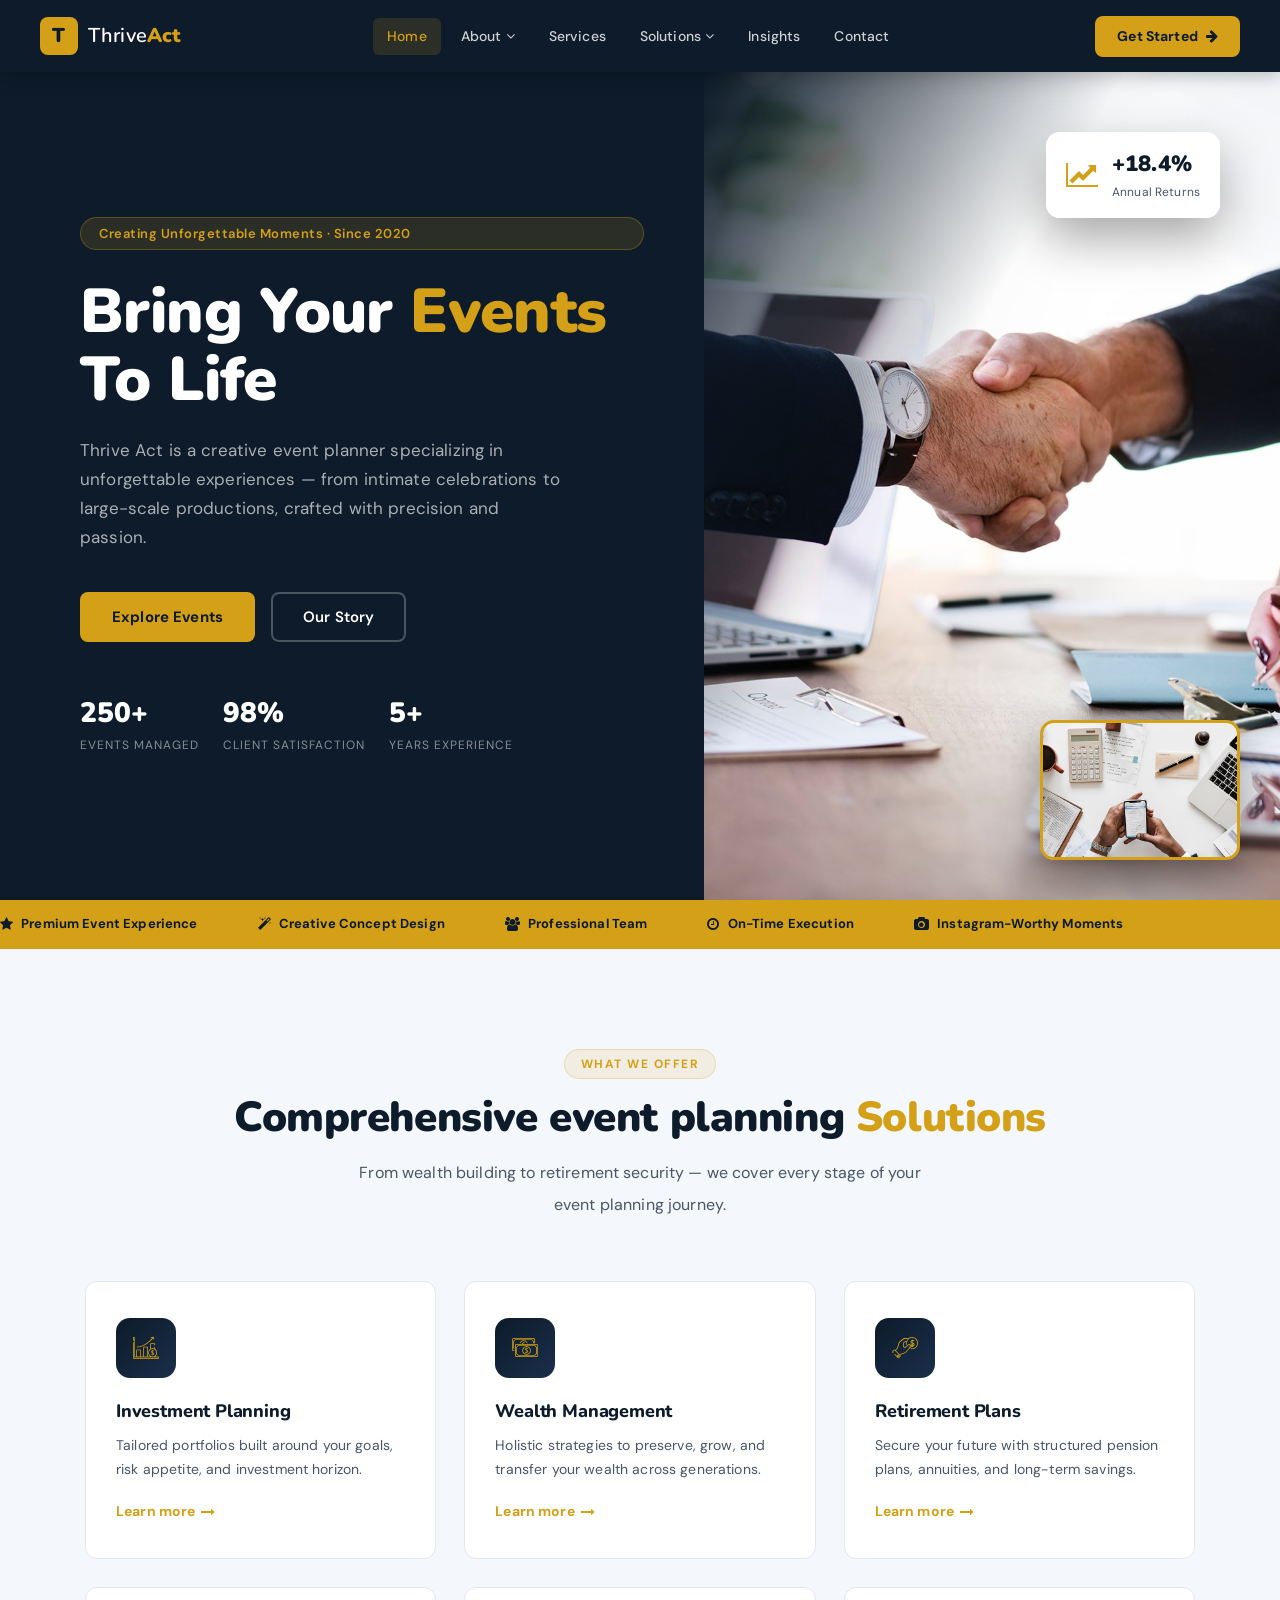
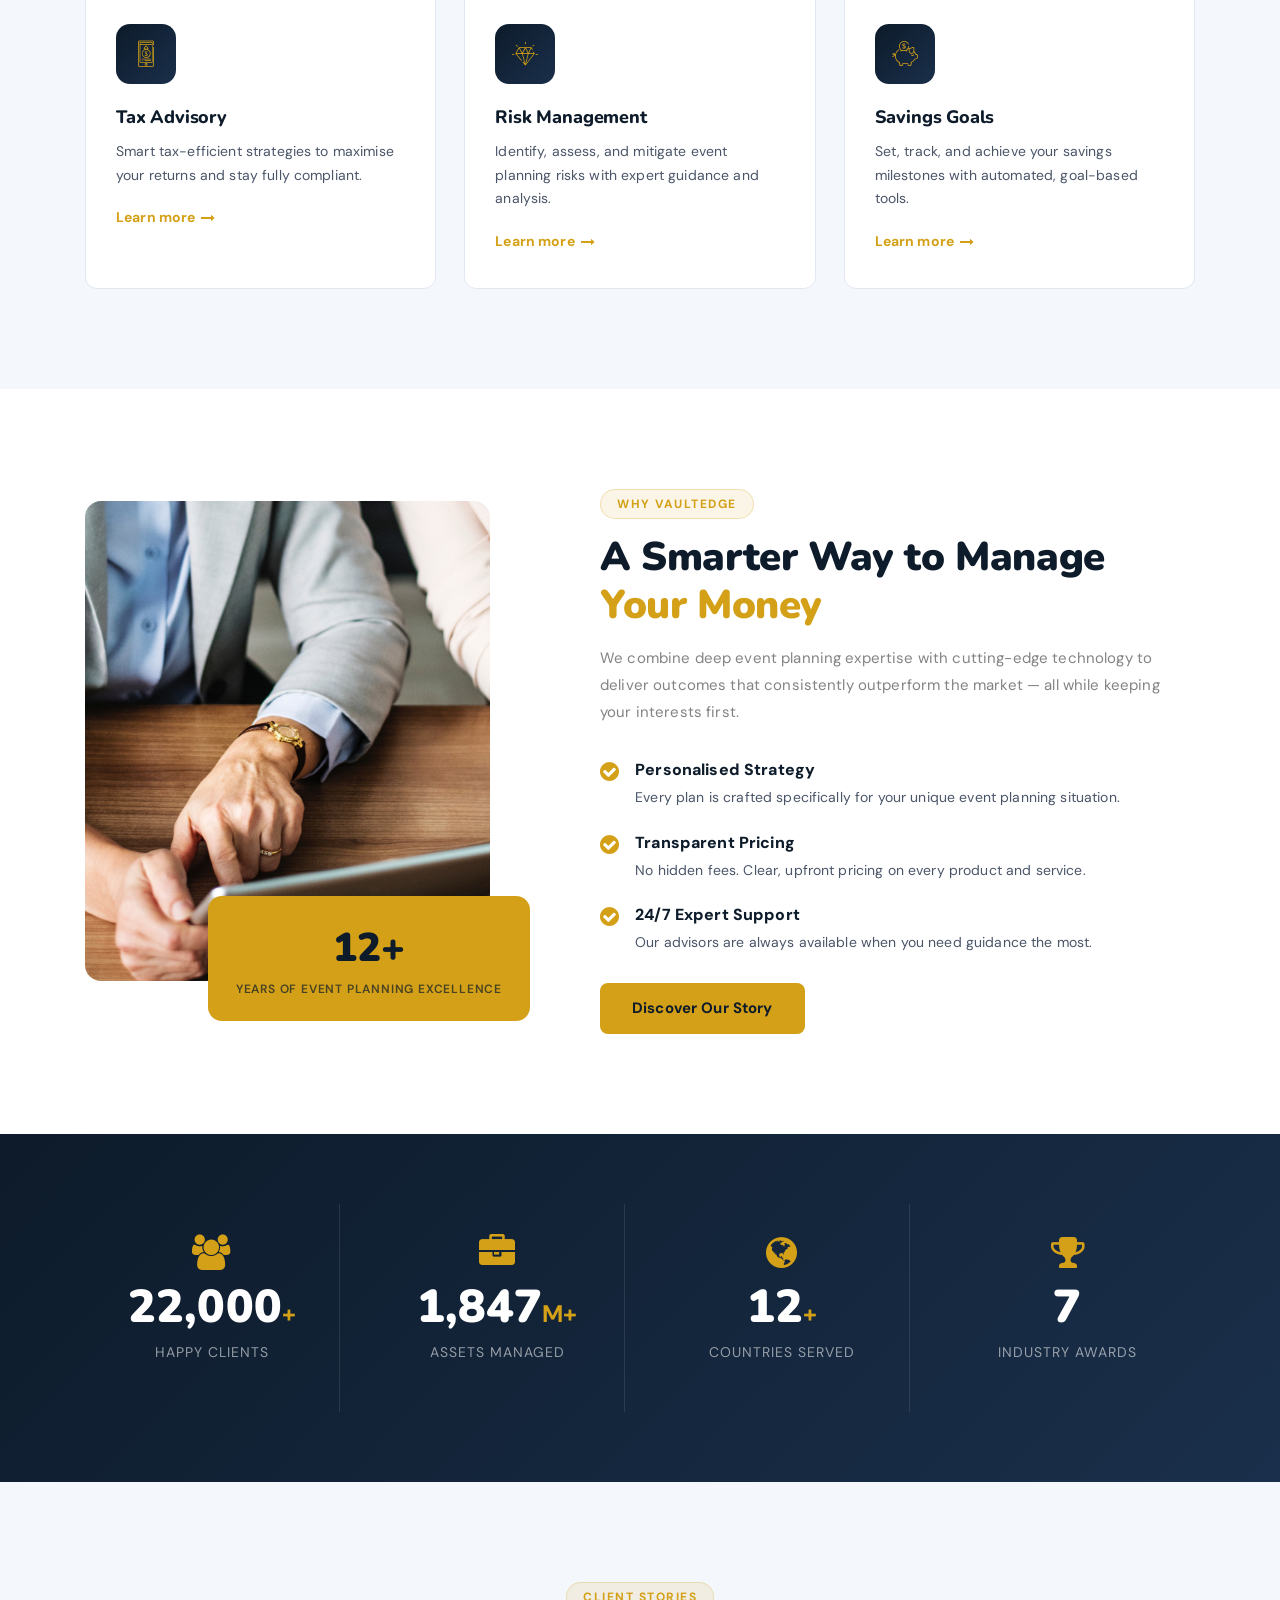
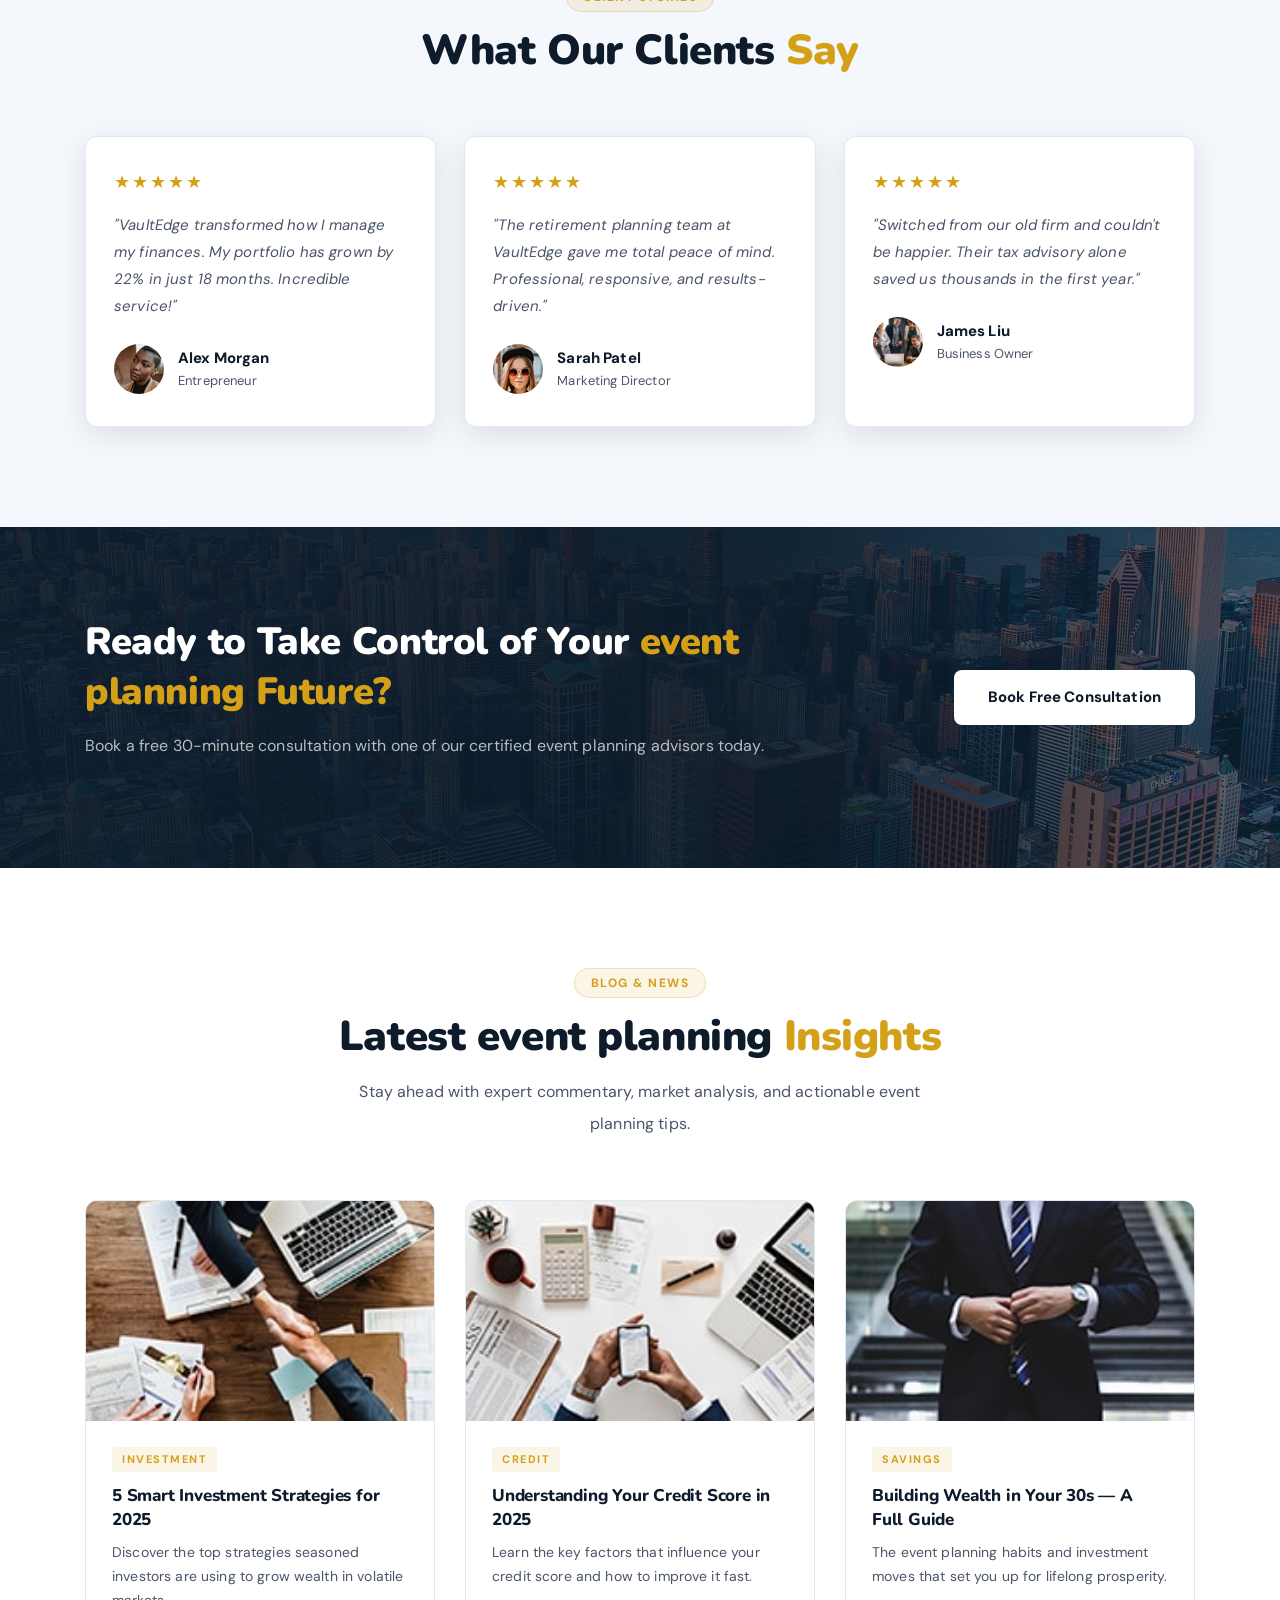
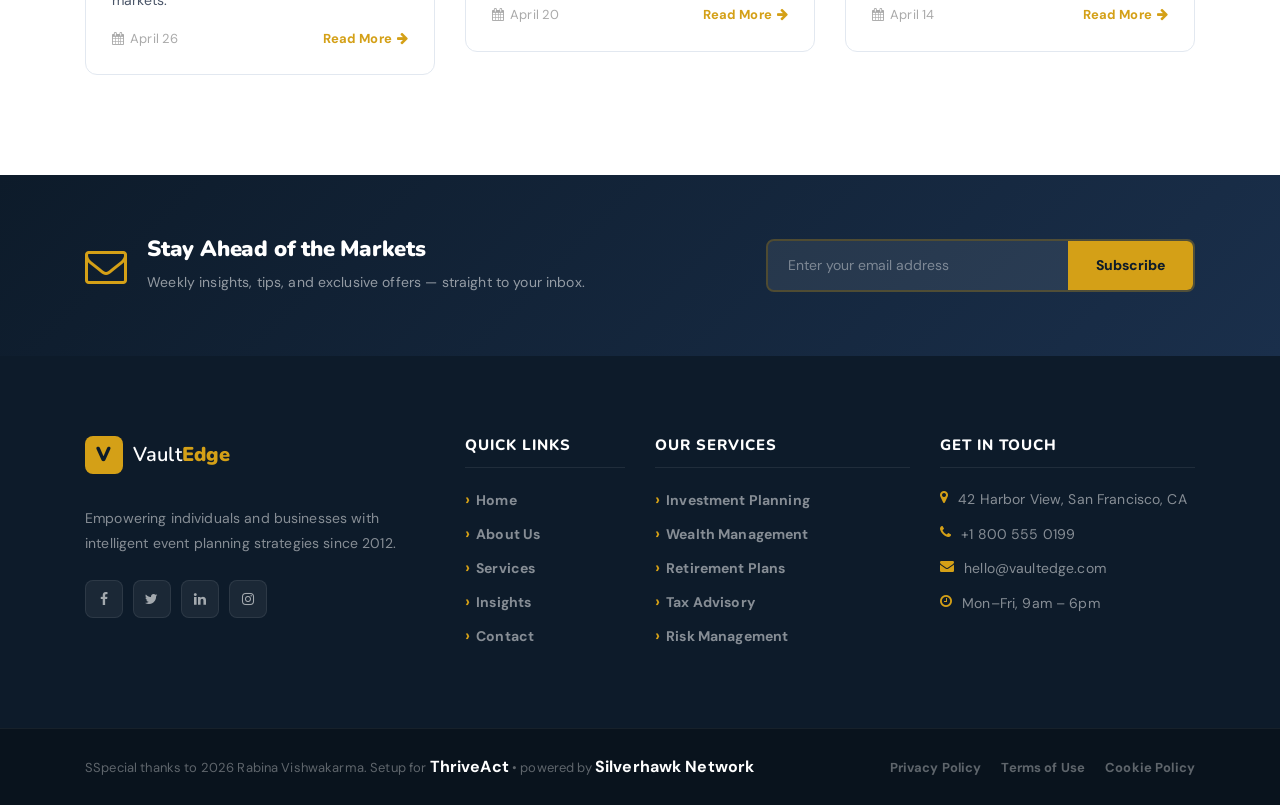
==== index.html @ 271775f9 "Add files via upload" ====
<!doctype html>
<html lang="en">
  <head>
    <meta charset="UTF-8" />
    <meta
      name="description"
      content="VaultEdge - Premium event planning planning and investment management HTML template"
    />
    <meta http-equiv="X-UA-Compatible" content="IE=edge" />
    <meta
      name="viewport"
      content="width=device-width, initial-scale=1, shrink-to-fit=no"
    />

    <title>Trive Act - Professional &amp; Event Planner</title>

    <link rel="icon" href="img/core-img/favicon.ico" />
    <link rel="stylesheet" href="style.css" />
    <link rel="stylesheet" href="css/custom-override.css" />
  </head>

  <body>
    <!-- Preloader -->
    <div class="preloader d-flex align-items-center justify-content-center">
      <div class="lds-ellipsis">
        <div></div>
        <div></div>
        <div></div>
        <div></div>
      </div>
    </div>

    <!-- ===== NAVBAR (single dark bar, logo left, nav center, CTA right) ===== -->
    <header class="ve-header" id="ve-sticky">
      <div class="container-fluid ve-nav-wrap">
        <!-- Logo -->
        <div class="ve-logo">
          <a href="index.html">
            <span class="ve-logo-icon">T</span>
            <span class="ve-logo-text">Thrive<strong>Act</strong></span>
          </a>
        </div>

        <!-- Nav Links -->
        <nav class="ve-nav">
          <ul>
            <li><a href="index.html" class="active">Home</a></li>
            <li class="has-drop">
              <a href="about.html">About <i class="fa fa-angle-down"></i></a>
              <ul class="ve-dropdown">
                <li><a href="about.html">About Us</a></li>
                <li><a href="services.html">Our Services</a></li>
                <li><a href="elements.html">UI Elements</a></li>
              </ul>
            </li>
            <li><a href="services.html">Services</a></li>
            <li class="has-drop">
              <a href="#">Solutions <i class="fa fa-angle-down"></i></a>
              <ul class="ve-dropdown">
                <li><a href="#">Wealth Management</a></li>
                <li><a href="#">Retirement Plans</a></li>
                <li><a href="#">Tax Advisory</a></li>
                <li><a href="#">Risk Analysis</a></li>
              </ul>
            </li>
            <li><a href="post.html">Insights</a></li>
            <li><a href="contact.html">Contact</a></li>
          </ul>
        </nav>

        <!-- CTA -->
        <div class="ve-nav-cta">
          <a href="contact.html" class="ve-cta-btn"
            >Get Started <i class="fa fa-arrow-right"></i
          ></a>
        </div>

        <!-- Mobile Toggle -->
        <button class="ve-toggler" id="ve-toggle">
          <span></span><span></span><span></span>
        </button>
      </div>

      <!-- Mobile Menu -->
      <div class="ve-mobile-menu" id="ve-mobile-menu">
        <ul>
          <li><a href="index.html">Home</a></li>
          <li><a href="about.html">About</a></li>
          <li><a href="services.html">Services</a></li>
          <li><a href="#">Solutions</a></li>
          <li><a href="post.html">Insights</a></li>
          <li><a href="contact.html">Contact</a></li>
        </ul>
      </div>
    </header>

    <!-- ===== HERO: Split layout — left text, right image panel ===== -->
    <section class="ve-hero">
      <!-- Left Panel -->
      <div class="ve-hero-left">
        <span class="ve-hero-badge"
          >Creating Unforgettable Moments · Since 2020</span
        >

        <h1>
          Bring Your <span class="ve-highlight">Events</span><br />To Life
        </h1>

        <p>
          Thrive Act is a creative event planner specializing in unforgettable
          experiences — from intimate celebrations to large-scale productions,
          crafted with precision and passion.
        </p>
        <div class="ve-hero-btns">
          <a href="services.html" class="ve-btn-primary">Explore Events</a>
          <a href="about.html" class="ve-btn-ghost">Our Story</a>
        </div>
        <!-- Quick Stats Row -->
        <div class="ve-hero-stats">
          <div class="ve-stat">
            <strong>250+</strong>
            <span>Events Managed</span>
          </div>

          <div class="ve-stat">
            <strong>98%</strong>
            <span>Client Satisfaction</span>
          </div>

          <div class="ve-stat">
            <strong>5+</strong>
            <span>Years Experience</span>
          </div>
        </div>
      </div>
      <!-- Right Panel: overlapping image cards -->
      <div class="ve-hero-right">
        <div
          class="ve-hero-img-main bg-img"
          style="background-image: url(img/bg-img/1.jpg)"
        ></div>
        <div
          class="ve-hero-img-accent bg-img"
          style="background-image: url(img/bg-img/3.jpg)"
        ></div>
        <!-- Floating card -->
        <div class="ve-float-card">
          <i class="fa fa-line-chart"></i>
          <div>
            <strong>+18.4%</strong>
            <span>Annual Returns</span>
          </div>
        </div>
      </div>
    </section>

    <!-- ===== MARQUEE TRUST BAR ===== -->
    <div class="ve-trust-bar">
      <div class="ve-trust-inner">
        <span><i class="fa fa-star"></i> Premium Event Experience</span>
        <span><i class="fa fa-magic"></i> Creative Concept Design</span>
        <span><i class="fa fa-users"></i> Professional Team</span>
        <span><i class="fa fa-clock-o"></i> On-Time Execution</span>
        <span><i class="fa fa-camera"></i> Instagram-Worthy Moments</span>
      </div>
    </div>

    <!-- ===== SERVICES GRID (new card layout) ===== -->
    <section class="ve-section ve-services-section">
      <div class="container">
        <div class="ve-section-header text-center">
          <span class="ve-section-tag">What We Offer</span>
          <h2>Comprehensive event planning <span>Solutions</span></h2>
          <p>
            From wealth building to retirement security — we cover every stage
            of your event planning journey.
          </p>
        </div>
        <div class="ve-services-grid">
          <div class="ve-service-card wow fadeInUp" data-wow-delay="100ms">
            <div class="ve-service-icon"><i class="icon-profits"></i></div>
            <h4>Investment Planning</h4>
            <p>
              Tailored portfolios built around your goals, risk appetite, and
              investment horizon.
            </p>
            <a href="services.html" class="ve-card-link"
              >Learn more <i class="fa fa-long-arrow-right"></i
            ></a>
          </div>
          <div class="ve-service-card wow fadeInUp" data-wow-delay="200ms">
            <div class="ve-service-icon"><i class="icon-money-1"></i></div>
            <h4>Wealth Management</h4>
            <p>
              Holistic strategies to preserve, grow, and transfer your wealth
              across generations.
            </p>
            <a href="services.html" class="ve-card-link"
              >Learn more <i class="fa fa-long-arrow-right"></i
            ></a>
          </div>
          <div class="ve-service-card wow fadeInUp" data-wow-delay="300ms">
            <div class="ve-service-icon"><i class="icon-coin"></i></div>
            <h4>Retirement Plans</h4>
            <p>
              Secure your future with structured pension plans, annuities, and
              long-term savings.
            </p>
            <a href="services.html" class="ve-card-link"
              >Learn more <i class="fa fa-long-arrow-right"></i
            ></a>
          </div>
          <div class="ve-service-card wow fadeInUp" data-wow-delay="400ms">
            <div class="ve-service-icon"><i class="icon-smartphone-1"></i></div>
            <h4>Tax Advisory</h4>
            <p>
              Smart tax-efficient strategies to maximise your returns and stay
              fully compliant.
            </p>
            <a href="services.html" class="ve-card-link"
              >Learn more <i class="fa fa-long-arrow-right"></i
            ></a>
          </div>
          <div class="ve-service-card wow fadeInUp" data-wow-delay="500ms">
            <div class="ve-service-icon"><i class="icon-diamond"></i></div>
            <h4>Risk Management</h4>
            <p>
              Identify, assess, and mitigate event planning risks with expert
              guidance and analysis.
            </p>
            <a href="services.html" class="ve-card-link"
              >Learn more <i class="fa fa-long-arrow-right"></i
            ></a>
          </div>
          <div class="ve-service-card wow fadeInUp" data-wow-delay="600ms">
            <div class="ve-service-icon"><i class="icon-piggy-bank"></i></div>
            <h4>Savings Goals</h4>
            <p>
              Set, track, and achieve your savings milestones with automated,
              goal-based tools.
            </p>
            <a href="services.html" class="ve-card-link"
              >Learn more <i class="fa fa-long-arrow-right"></i
            ></a>
          </div>
        </div>
      </div>
    </section>

    <!-- ===== WHY US (two-column: image left, content right) ===== -->
    <section class="ve-section ve-whyus-section">
      <div class="container">
        <div class="row align-items-center">
          <!-- Image Side -->
          <div class="col-12 col-lg-5">
            <div
              class="ve-whyus-img-wrap wow fadeInLeft"
              data-wow-delay="100ms"
            >
              <div
                class="ve-whyus-img-main bg-img"
                style="background-image: url(img/bg-img/5.jpg)"
              ></div>
              <div class="ve-whyus-badge">
                <strong>12+</strong>
                <span>Years of event planning Excellence</span>
              </div>
            </div>
          </div>
          <!-- Content Side -->
          <div class="col-12 col-lg-7 wow fadeInRight" data-wow-delay="200ms">
            <div class="ve-whyus-content">
              <span class="ve-section-tag">Why VaultEdge</span>
              <h2>A Smarter Way to Manage <span>Your Money</span></h2>
              <p>
                We combine deep event planning expertise with cutting-edge
                technology to deliver outcomes that consistently outperform the
                market — all while keeping your interests first.
              </p>
              <div class="ve-checklist">
                <div class="ve-check-item">
                  <i class="fa fa-check-circle"></i>
                  <div>
                    <strong>Personalised Strategy</strong>
                    <p>
                      Every plan is crafted specifically for your unique event
                      planning situation.
                    </p>
                  </div>
                </div>
                <div class="ve-check-item">
                  <i class="fa fa-check-circle"></i>
                  <div>
                    <strong>Transparent Pricing</strong>
                    <p>
                      No hidden fees. Clear, upfront pricing on every product
                      and service.
                    </p>
                  </div>
                </div>
                <div class="ve-check-item">
                  <i class="fa fa-check-circle"></i>
                  <div>
                    <strong>24/7 Expert Support</strong>
                    <p>
                      Our advisors are always available when you need guidance
                      the most.
                    </p>
                  </div>
                </div>
              </div>
              <a href="about.html" class="ve-btn-primary mt-30"
                >Discover Our Story</a
              >
            </div>
          </div>
        </div>
      </div>
    </section>

    <!-- ===== COUNTERS ===== -->
    <section class="ve-counter-section">
      <div class="container">
        <div class="ve-counter-grid">
          <div class="ve-counter-item wow fadeInUp" data-wow-delay="100ms">
            <i class="fa fa-users"></i>
            <strong class="counter" data-count="50000">0</strong><span>+</span>
            <p>Happy Clients</p>
          </div>
          <div class="ve-counter-item wow fadeInUp" data-wow-delay="200ms">
            <i class="fa fa-briefcase"></i>
            <strong class="counter" data-count="4200">0</strong><span>M+</span>
            <p>Assets Managed</p>
          </div>
          <div class="ve-counter-item wow fadeInUp" data-wow-delay="300ms">
            <i class="fa fa-globe"></i>
            <strong class="counter" data-count="30">0</strong><span>+</span>
            <p>Countries Served</p>
          </div>
          <div class="ve-counter-item wow fadeInUp" data-wow-delay="400ms">
            <i class="fa fa-trophy"></i>
            <strong class="counter" data-count="18">0</strong><span></span>
            <p>Industry Awards</p>
          </div>
        </div>
      </div>
    </section>

    <!-- ===== TESTIMONIALS ===== -->
    <section class="ve-section ve-testimonials-section">
      <div class="container">
        <div class="ve-section-header text-center">
          <span class="ve-section-tag">Client Stories</span>
          <h2>What Our Clients <span>Say</span></h2>
        </div>
        <div class="ve-testi-grid">
          <div class="ve-testi-card wow fadeInUp" data-wow-delay="100ms">
            <div class="ve-testi-stars">
              &#9733;&#9733;&#9733;&#9733;&#9733;
            </div>
            <p>
              "VaultEdge transformed how I manage my finances. My portfolio has
              grown by 22% in just 18 months. Incredible service!"
            </p>
            <div class="ve-testi-author">
              <div
                class="ve-testi-avatar bg-img"
                style="background-image: url(img/bg-img/32.jpg)"
              ></div>
              <div><strong>Alex Morgan</strong><span>Entrepreneur</span></div>
            </div>
          </div>
          <div class="ve-testi-card wow fadeInUp" data-wow-delay="250ms">
            <div class="ve-testi-stars">
              &#9733;&#9733;&#9733;&#9733;&#9733;
            </div>
            <p>
              "The retirement planning team at VaultEdge gave me total peace of
              mind. Professional, responsive, and results-driven."
            </p>
            <div class="ve-testi-author">
              <div
                class="ve-testi-avatar bg-img"
                style="background-image: url(img/bg-img/33.jpg)"
              ></div>
              <div>
                <strong>Sarah Patel</strong><span>Marketing Director</span>
              </div>
            </div>
          </div>
          <div class="ve-testi-card wow fadeInUp" data-wow-delay="400ms">
            <div class="ve-testi-stars">
              &#9733;&#9733;&#9733;&#9733;&#9733;
            </div>
            <p>
              "Switched from our old firm and couldn't be happier. Their tax
              advisory alone saved us thousands in the first year."
            </p>
            <div class="ve-testi-author">
              <div
                class="ve-testi-avatar bg-img"
                style="background-image: url(img/bg-img/14.jpg)"
              ></div>
              <div><strong>James Liu</strong><span>Business Owner</span></div>
            </div>
          </div>
        </div>
      </div>
    </section>

    <!-- ===== CTA BANNER ===== -->
    <section
      class="ve-cta-banner bg-img"
      style="background-image: url(img/bg-img/6.jpg)"
    >
      <div class="ve-cta-overlay"></div>
      <div class="container ve-cta-content">
        <div class="row align-items-center">
          <div class="col-12 col-lg-8">
            <h2>
              Ready to Take Control of Your <span>event planning Future?</span>
            </h2>
            <p>
              Book a free 30-minute consultation with one of our certified event
              planning advisors today.
            </p>
          </div>
          <div class="col-12 col-lg-4 text-lg-right">
            <a href="contact.html" class="ve-btn-white"
              >Book Free Consultation</a
            >
          </div>
        </div>
      </div>
    </section>

    <!-- ===== LATEST INSIGHTS ===== -->
    <section class="ve-section ve-insights-section">
      <div class="container">
        <div class="ve-section-header text-center">
          <span class="ve-section-tag">Blog &amp; News</span>
          <h2>Latest event planning <span>Insights</span></h2>
          <p>
            Stay ahead with expert commentary, market analysis, and actionable
            event planning tips.
          </p>
        </div>
        <div class="row">
          <div class="col-12 col-md-4 wow fadeInUp" data-wow-delay="100ms">
            <div class="ve-insight-card">
              <div
                class="ve-insight-img bg-img"
                style="background-image: url(img/bg-img/10.jpg)"
              ></div>
              <div class="ve-insight-body">
                <span class="ve-insight-cat">Investment</span>
                <h5>
                  <a href="single-post.html"
                    >5 Smart Investment Strategies for 2025</a
                  >
                </h5>
                <p>
                  Discover the top strategies seasoned investors are using to
                  grow wealth in volatile markets.
                </p>
                <div class="ve-insight-meta">
                  <span><i class="fa fa-calendar"></i> April 26</span>
                  <a href="single-post.html"
                    >Read More <i class="fa fa-arrow-right"></i
                  ></a>
                </div>
              </div>
            </div>
          </div>
          <div class="col-12 col-md-4 wow fadeInUp" data-wow-delay="250ms">
            <div class="ve-insight-card">
              <div
                class="ve-insight-img bg-img"
                style="background-image: url(img/bg-img/11.jpg)"
              ></div>
              <div class="ve-insight-body">
                <span class="ve-insight-cat">Credit</span>
                <h5>
                  <a href="single-post.html"
                    >Understanding Your Credit Score in 2025</a
                  >
                </h5>
                <p>
                  Learn the key factors that influence your credit score and how
                  to improve it fast.
                </p>
                <div class="ve-insight-meta">
                  <span><i class="fa fa-calendar"></i> April 20</span>
                  <a href="single-post.html"
                    >Read More <i class="fa fa-arrow-right"></i
                  ></a>
                </div>
              </div>
            </div>
          </div>
          <div class="col-12 col-md-4 wow fadeInUp" data-wow-delay="400ms">
            <div class="ve-insight-card">
              <div
                class="ve-insight-img bg-img"
                style="background-image: url(img/bg-img/12.jpg)"
              ></div>
              <div class="ve-insight-body">
                <span class="ve-insight-cat">Savings</span>
                <h5>
                  <a href="single-post.html"
                    >Building Wealth in Your 30s — A Full Guide</a
                  >
                </h5>
                <p>
                  The event planning habits and investment moves that set you up
                  for lifelong prosperity.
                </p>
                <div class="ve-insight-meta">
                  <span><i class="fa fa-calendar"></i> April 14</span>
                  <a href="single-post.html"
                    >Read More <i class="fa fa-arrow-right"></i
                  ></a>
                </div>
              </div>
            </div>
          </div>
        </div>
      </div>
    </section>

    <!-- ===== NEWSLETTER ===== -->
    <section class="ve-newsletter-section">
      <div class="container">
        <div class="ve-newsletter-wrap">
          <div class="ve-nl-left">
            <i class="fa fa-envelope-o"></i>
            <div>
              <h3>Stay Ahead of the Markets</h3>
              <p>
                Weekly insights, tips, and exclusive offers — straight to your
                inbox.
              </p>
            </div>
          </div>
          <div class="ve-nl-right">
            <form class="ve-nl-form" action="#" method="post">
              <input
                type="email"
                placeholder="Enter your email address"
                required
              />
              <button type="submit">Subscribe</button>
            </form>
          </div>
        </div>
      </div>
    </section>

    <!-- ===== FOOTER (dark, 4-column) ===== -->
    <footer class="ve-footer">
      <div class="container">
        <div class="row">
          <!-- Col 1: Brand -->
          <div class="col-12 col-sm-6 col-lg-4 mb-50">
            <div class="ve-footer-brand">
              <a href="index.html" class="ve-footer-logo">
                <span class="ve-logo-icon">V</span>
                <span class="ve-logo-text">Vault<strong>Edge</strong></span>
              </a>
              <p>
                Empowering individuals and businesses with intelligent event
                planning strategies since 2012.
              </p>
              <div class="ve-social">
                <a href="#"><i class="fa fa-facebook"></i></a>
                <a href="#"><i class="fa fa-twitter"></i></a>
                <a href="#"><i class="fa fa-linkedin"></i></a>
                <a href="#"><i class="fa fa-instagram"></i></a>
              </div>
            </div>
          </div>
          <!-- Col 2: Quick Links -->
          <div class="col-12 col-sm-6 col-lg-2 mb-50">
            <h5 class="ve-footer-title">Quick Links</h5>
            <ul class="ve-footer-links">
              <li><a href="index.html">Home</a></li>
              <li><a href="about.html">About Us</a></li>
              <li><a href="services.html">Services</a></li>
              <li><a href="post.html">Insights</a></li>
              <li><a href="contact.html">Contact</a></li>
            </ul>
          </div>
          <!-- Col 3: Services -->
          <div class="col-12 col-sm-6 col-lg-3 mb-50">
            <h5 class="ve-footer-title">Our Services</h5>
            <ul class="ve-footer-links">
              <li><a href="#">Investment Planning</a></li>
              <li><a href="#">Wealth Management</a></li>
              <li><a href="#">Retirement Plans</a></li>
              <li><a href="#">Tax Advisory</a></li>
              <li><a href="#">Risk Management</a></li>
            </ul>
          </div>
          <!-- Col 4: Contact -->
          <div class="col-12 col-sm-6 col-lg-3 mb-50">
            <h5 class="ve-footer-title">Get In Touch</h5>
            <ul class="ve-footer-contact">
              <li>
                <i class="fa fa-map-marker"></i> 42 Harbor View, San Francisco,
                CA
              </li>
              <li><i class="fa fa-phone"></i> +1 800 555 0199</li>
              <li><i class="fa fa-envelope"></i> hello@vaultedge.com</li>
              <li><i class="fa fa-clock-o"></i> Mon–Fri, 9am – 6pm</li>
            </ul>
          </div>
        </div>
      </div>

      <!-- Footer Bottom Bar -->
      <div class="ve-footer-bottom">
        <div class="container">
          <div class="ve-footer-bottom-inner">
            <p>
              SSpecial thanks to
              <script>
                document.write(new Date().getFullYear());
              </script>
              Rabina Vishwakarma. Setup for
              <a
                href="https://github.com/Rabina-Vishwakarma/"
                class="text-white"
                target="_blank"
                >ThriveAct</a
              >
              • powered by
              <a
                href="https://silverhawk.web.id"
                class="text-white"
                target="_blank"
                >Silverhawk Network</a
              >
            </p>
            <ul>
              <li><a href="#">Privacy Policy</a></li>
              <li><a href="#">Terms of Use</a></li>
              <li><a href="#">Cookie Policy</a></li>
            </ul>
          </div>
        </div>
      </div>
    </footer>

    <!-- Scripts -->
    <script src="js/jquery/jquery-2.2.4.min.js"></script>
    <script src="js/bootstrap/popper.min.js"></script>
    <script src="js/bootstrap/bootstrap.min.js"></script>
    <script src="js/plugins/plugins.js"></script>
    <script src="js/active.js"></script>
    <script src="js/vaultedge.js"></script>
  </body>
</html>
---- style.css ----
/* [Core Stylesheet - 1.0] */
/* :: 1.0 Import Fonts */
@import url("https://fonts.googleapis.com/css2?family=Raleway:wght@300;400;500;600;700&family=Source+Sans+3:wght@300;400;600;700&display=swap");
/* :: 2.0 Import All CSS */
@import url(css/bootstrap.min.css);
@import url(css/classy-nav.css);
@import url(css/owl.carousel.min.css);
@import url(css/animate.css);
@import url(css/font-awesome.min.css);
@import url(css/credit-icon.css);
/* :: 3.0 Base CSS */
* {
  margin: 0;
  padding: 0; }

body {
  font-family: "Source Sans 3", sans-serif;
  font-size: 14px; }

h1,
h2,
h3,
h4,
h5,
h6 {
  font-family: "Raleway", sans-serif;
  color: #000000;
  line-height: 1.3;
  font-weight: 700; }

p {
  color: #838383;
  font-size: 15px;
  line-height: 2;
  font-weight: 400; }

a,
a:hover,
a:focus {
  -webkit-transition-duration: 500ms;
  transition-duration: 500ms;
  text-decoration: none;
  outline: 0 solid transparent;
  color: #000000;
  font-weight: 700;
  font-size: 16px; }

ul,
ol {
  margin: 0; }
  ul li,
  ol li {
    list-style: none; }

img {
  height: auto;
  max-width: 100%; }

/* :: 3.1.0 Spacing */
.mt-15 {
  margin-top: 15px !important; }

.mt-30 {
  margin-top: 30px !important; }

.mt-50 {
  margin-top: 50px !important; }

.mt-70 {
  margin-top: 70px !important; }

.mt-100 {
  margin-top: 100px !important; }

.mb-15 {
  margin-bottom: 15px !important; }

.mb-30 {
  margin-bottom: 30px !important; }

.mb-50 {
  margin-bottom: 50px !important; }

.mb-70 {
  margin-bottom: 70px !important; }

.mb-100 {
  margin-bottom: 100px !important; }

.ml-15 {
  margin-left: 15px !important; }

.ml-30 {
  margin-left: 30px !important; }

.ml-50 {
  margin-left: 50px !important; }

.mr-15 {
  margin-right: 15px !important; }

.mr-30 {
  margin-right: 30px !important; }

.mr-50 {
  margin-right: 50px !important; }

/* :: 3.2.0 Height */
.height-400 {
  height: 400px !important; }

.height-500 {
  height: 500px !important; }

.height-600 {
  height: 600px !important; }

.height-700 {
  height: 700px !important; }

.height-800 {
  height: 800px !important; }

/* :: 3.3.0 Section Padding */
.section-padding-100 {
  padding-top: 100px;
  padding-bottom: 100px; }

.section-padding-100-0 {
  padding-top: 100px;
  padding-bottom: 0; }

.section-padding-0-100 {
  padding-top: 0;
  padding-bottom: 100px; }

.section-padding-100-70 {
  padding-top: 100px;
  padding-bottom: 70px; }

/* :: 3.4.0 Preloader */
.preloader {
  background-color: #1b3a6b;
  width: 100%;
  height: 100%;
  position: fixed;
  top: 0;
  left: 0;
  right: 0;
  z-index: 99999; }
  .preloader .lds-ellipsis {
    display: inline-block;
    position: relative;
    width: 64px;
    height: 64px; }
    .preloader .lds-ellipsis div {
      position: absolute;
      top: 27px;
      width: 11px;
      height: 11px;
      border-radius: 50%;
      background: #0e9c7f;
      animation-timing-function: cubic-bezier(0, 1, 1, 0); }
      .preloader .lds-ellipsis div:nth-child(1) {
        left: 6px;
        -webkit-animation: lds-ellipsis1 0.6s infinite;
        animation: lds-ellipsis1 0.6s infinite; }
      .preloader .lds-ellipsis div:nth-child(2) {
        left: 6px;
        -webkit-animation: lds-ellipsis2 0.6s infinite;
        animation: lds-ellipsis2 0.6s infinite; }
      .preloader .lds-ellipsis div:nth-child(3) {
        left: 26px;
        -webkit-animation: lds-ellipsis2 0.6s infinite;
        animation: lds-ellipsis2 0.6s infinite; }
      .preloader .lds-ellipsis div:nth-child(4) {
        left: 45px;
        -webkit-animation: lds-ellipsis3 0.6s infinite;
        animation: lds-ellipsis3 0.6s infinite; }

@-webkit-keyframes lds-ellipsis1 {
  0% {
    -webkit-transform: scale(0);
    transform: scale(0); }
  100% {
    -webkit-transform: scale(1);
    transform: scale(1); } }
@keyframes lds-ellipsis1 {
  0% {
    -webkit-transform: scale(0);
    transform: scale(0); }
  100% {
    -webkit-transform: scale(1);
    transform: scale(1); } }
@-webkit-keyframes lds-ellipsis3 {
  0% {
    -webkit-transform: scale(1);
    transform: scale(1); }
  100% {
    -webkit-transform: scale(0);
    transform: scale(0); } }
@keyframes lds-ellipsis3 {
  0% {
    -webkit-transform: scale(1);
    transform: scale(1); }
  100% {
    -webkit-transform: scale(0);
    transform: scale(0); } }
@-webkit-keyframes lds-ellipsis2 {
  0% {
    -webkit-transform: translate(0, 0);
    transform: translate(0, 0); }
  100% {
    -webkit-transform: translate(19px, 0);
    transform: translate(19px, 0); } }
@keyframes lds-ellipsis2 {
  0% {
    -webkit-transform: translate(0, 0);
    transform: translate(0, 0); }
  100% {
    -webkit-transform: translate(19px, 0);
    transform: translate(19px, 0); } }
/* :: 3.5.0 Miscellaneous */
.jarallax {
  position: relative;
  z-index: 0; }

.jarallax > .jarallax-img {
  position: absolute;
  object-fit: cover;
  font-family: 'object-fit: cover;';
  top: 0;
  left: 0;
  width: 100%;
  height: 100%;
  z-index: -1; }

.section-heading {
  position: relative;
  z-index: 1;
  margin-bottom: 30px; }
  .section-heading .line {
    width: 25px;
    height: 5px;
    border-radius: 3px;
    background-color: #0e9c7f;
    margin-bottom: 20px; }
  .section-heading p {
    font-size: 12px;
    margin-bottom: 0;
    letter-spacing: 2px;
    color: #a5a5a5;
    text-transform: uppercase; }
  .section-heading h2 {
    font-size: 36px;
    color: #212121;
    font-weight: 700;
    margin-bottom: 0; }
    @media only screen and (min-width: 992px) and (max-width: 1199px) {
      .section-heading h2 {
        font-size: 28px; } }
    @media only screen and (min-width: 768px) and (max-width: 991px) {
      .section-heading h2 {
        font-size: 24px; } }
    @media only screen and (max-width: 767px) {
      .section-heading h2 {
        font-size: 24px; } }
  .section-heading.white .line {
    background-color: #ffffff; }
  .section-heading.white p,
  .section-heading.white h2 {
    color: #ffffff; }
  .section-heading.text-center .line {
    margin-left: auto;
    margin-right: auto; }

.box-shadow {
  position: relative;
  z-index: 1; }
  .box-shadow:hover {
    box-shadow: 0 0 24px rgba(0, 0, 0, 0.2); }

.tooltip-inner {
  background-color: #0e9c7f;
  box-shadow: 0 0 24px rgba(0, 0, 0, 0.2); }

.tooltip .arrow::before {
  border-bottom-color: #0e9c7f; }

.bg-img {
  background-position: center center;
  background-size: cover;
  background-repeat: no-repeat; }

.bg-white {
  background-color: #ffffff !important; }

.bg-dark {
  background-color: #000000 !important; }

.bg-transparent {
  background-color: transparent !important; }

.bg-gray {
  background-color: #f5f7fa; }

.font-bold {
  font-weight: 700; }

.font-light {
  font-weight: 300; }

.bg-overlay {
  position: relative;
  z-index: 2;
  background-position: center center;
  background-size: cover; }
  .bg-overlay::after {
    background-color: rgba(0, 0, 0, 0.61);
    position: absolute;
    z-index: -1;
    top: 0;
    left: 0;
    width: 100%;
    height: 100%;
    content: ""; }

.bg-fixed {
  background-attachment: fixed !important; }

/* :: 3.6.0 ScrollUp */
#scrollUp {
  background-color: #1b3a6b;
  border-radius: 5px 0 0 5px;
  bottom: 70px;
  color: #ffffff;
  font-size: 10px;
  padding: 12px 0;
  height: 60px;
  line-height: 1.5;
  right: 0;
  text-align: center;
  width: 35px;
  -webkit-transition-duration: 500ms;
  transition-duration: 500ms;
  font-weight: 700;
  box-shadow: 0 1px 5px 2px rgba(0, 0, 0, 0.15);
  text-transform: uppercase; }
  #scrollUp i {
    font-size: 18px;
    display: block; }
  #scrollUp:hover {
    background-color: #0e9c7f;
    color: #ffffff; }

/* :: 3.7.0 Credit Button */
.credit-btn {
  -webkit-transition-duration: 500ms;
  transition-duration: 500ms;
  background-color: #0e9c7f;
  position: relative;
  z-index: 1;
  display: inline-block;
  min-width: 175px;
  height: 48px;
  color: #ffffff;
  border-radius: 5px;
  padding: 0 30px;
  font-size: 14px;
  line-height: 48px;
  font-weight: 700;
  text-transform: uppercase; }
  .credit-btn:hover, .credit-btn:focus {
    font-size: 14px;
    font-weight: 700;
    background-color: #1b3a6b;
    color: #ffffff; }
  .credit-btn.btn-2 {
    background-color: #1b3a6b;
    color: #ffffff; }
    .credit-btn.btn-2:hover, .credit-btn.btn-2:focus {
      background-color: #0e9c7f;
      color: #ffffff; }
  .credit-btn.btn-3 {
    background-color: transparent;
    color: #1b3a6b;
    border: 2px solid #1b3a6b;
    line-height: 44px; }
    .credit-btn.btn-3:hover, .credit-btn.btn-3:focus {
      border: 2px solid #1b3a6b;
      background-color: #1b3a6b;
      color: #ffffff; }

/* :: 4.0 Header Area CSS */
.header-area {
  position: relative;
  z-index: 1000;
  width: 100%; }
  .header-area .top-header-area {
    position: relative;
    z-index: 1;
    width: 100%;
    height: 80px;
    background-color: #eef1f7; }
    .header-area .top-header-area .top-contact-info {
      position: relative;
      z-index: 1; }
      .header-area .top-header-area .top-contact-info a {
        display: inline-block;
        color: #838383;
        font-size: 14px;
        margin-bottom: 0;
        display: -webkit-box;
        display: -ms-flexbox;
        display: flex;
        -webkit-box-align: center;
        -ms-flex-align: center;
        -ms-grid-row-align: center;
        align-items: center;
        font-weight: 600; }
        .header-area .top-header-area .top-contact-info a img {
          margin-right: 10px; }
        @media only screen and (max-width: 767px) {
          .header-area .top-header-area .top-contact-info a span {
            display: none; } }
        .header-area .top-header-area .top-contact-info a:first-child {
          margin-right: 30px; }
        .header-area .top-header-area .top-contact-info a:hover, .header-area .top-header-area .top-contact-info a:focus {
          color: #1b3a6b; }
        @media only screen and (min-width: 768px) and (max-width: 991px) {
          .header-area .top-header-area .top-contact-info a {
            font-size: 13px; } }
  .header-area .credit-main-menu {
    position: relative;
    width: 100%;
    z-index: 1;
    background-color: #0e9c7f; }
    .header-area .credit-main-menu::after {
      width: 50%;
      height: 100%;
      background-color: #1b3a6b;
      position: absolute;
      top: 0;
      left: 0;
      content: '';
      z-index: 1; }
    .header-area .credit-main-menu .classy-nav-container {
      background-color: transparent; }
    .header-area .credit-main-menu .classy-navbar {
      height: 85px;
      padding: 0;
      background-color: #1b3a6b; }
      @media only screen and (max-width: 767px) {
        .header-area .credit-main-menu .classy-navbar {
          height: 70px; } }
      .header-area .credit-main-menu .classy-navbar .classynav ul li a {
        font-weight: 600;
        text-transform: capitalize;
        font-size: 15px;
        padding: 0 15px;
        color: #ffffff; }
        .header-area .credit-main-menu .classy-navbar .classynav ul li a:hover, .header-area .credit-main-menu .classy-navbar .classynav ul li a:focus {
          color: #0e9c7f; }
        @media only screen and (min-width: 992px) and (max-width: 1199px) {
          .header-area .credit-main-menu .classy-navbar .classynav ul li a {
            font-size: 14px; } }
        @media only screen and (min-width: 768px) and (max-width: 991px) {
          .header-area .credit-main-menu .classy-navbar .classynav ul li a {
            color: #1b3a6b; } }
        @media only screen and (max-width: 767px) {
          .header-area .credit-main-menu .classy-navbar .classynav ul li a {
            color: #1b3a6b; } }
      .header-area .credit-main-menu .classy-navbar .classynav > ul > li:first-child a {
        padding-left: 0; }
        @media only screen and (min-width: 768px) and (max-width: 991px) {
          .header-area .credit-main-menu .classy-navbar .classynav > ul > li:first-child a {
            padding-left: 15px; } }
        @media only screen and (max-width: 767px) {
          .header-area .credit-main-menu .classy-navbar .classynav > ul > li:first-child a {
            padding-left: 15px; } }
      .header-area .credit-main-menu .classy-navbar .classynav ul li.megamenu-item > a::after,
      .header-area .credit-main-menu .classy-navbar .classynav ul li.has-down > a::after {
        color: #ffffff; }
        @media only screen and (min-width: 768px) and (max-width: 991px) {
          .header-area .credit-main-menu .classy-navbar .classynav ul li.megamenu-item > a::after,
          .header-area .credit-main-menu .classy-navbar .classynav ul li.has-down > a::after {
            color: #1b3a6b; } }
        @media only screen and (max-width: 767px) {
          .header-area .credit-main-menu .classy-navbar .classynav ul li.megamenu-item > a::after,
          .header-area .credit-main-menu .classy-navbar .classynav ul li.has-down > a::after {
            color: #1b3a6b; } }
      .header-area .credit-main-menu .classy-navbar .classynav ul li ul li a {
        color: #1b3a6b;
        font-size: 14px; }
      .header-area .credit-main-menu .classy-navbar .contact {
        position: relative;
        z-index: 1;
        padding-left: 50px;
        height: 100%;
        overflow-y: hidden;
        overflow-x: hidden; }
        .header-area .credit-main-menu .classy-navbar .contact::before {
          width: 100%;
          height: 200%;
          content: '';
          position: absolute;
          top: 42%;
          left: 0;
          z-index: -1;
          background-color: #0e9c7f;
          -webkit-transform: rotate(30deg);
          transform: rotate(30deg); }
        .header-area .credit-main-menu .classy-navbar .contact::after {
          width: 1000%;
          height: 100%;
          content: '';
          position: absolute;
          top: 0;
          left: 62px;
          z-index: -1;
          background-color: #0e9c7f; }
        .header-area .credit-main-menu .classy-navbar .contact a {
          display: inline-block;
          font-size: 24px;
          color: #1b3a6b;
          font-weight: 700;
          line-height: 85px; }
          .header-area .credit-main-menu .classy-navbar .contact a:hover {
            color: #ffffff; }
          @media only screen and (min-width: 992px) and (max-width: 1199px) {
            .header-area .credit-main-menu .classy-navbar .contact a {
              font-size: 20px; } }
          @media only screen and (min-width: 768px) and (max-width: 991px) {
            .header-area .credit-main-menu .classy-navbar .contact a {
              font-size: 18px; } }
          @media only screen and (max-width: 767px) {
            .header-area .credit-main-menu .classy-navbar .contact a {
              font-size: 14px;
              line-height: 70px; } }
  .header-area .is-sticky .credit-main-menu {
    box-shadow: 0 7px 40px 0 rgba(0, 0, 0, 0.3); }

/* :: 5.0 Hero Area CSS */
.hero-area {
  position: relative;
  z-index: 1; }
  .hero-area .owl-dots {
    display: -webkit-box;
    display: -ms-flexbox;
    display: flex;
    -webkit-box-pack: center;
    -ms-flex-pack: center;
    justify-content: center;
    position: absolute;
    width: 100%;
    z-index: 100;
    bottom: 30px;
    left: 0;
    right: 0; }
    .hero-area .owl-dots .owl-dot {
      width: 8px;
      height: 8px;
      background-color: #d2d2d2;
      border-radius: 50%;
      margin: 0 6px; }
      .hero-area .owl-dots .owl-dot.active {
        background-color: #0e9c7f; }
  .hero-area .owl-prev,
  .hero-area .owl-next {
    position: absolute;
    width: 46px;
    height: 46px;
    border-radius: 50%;
    top: 50%;
    margin-top: -23px;
    font-size: 18px;
    color: #ffffff;
    background-color: #1b3a6b;
    left: 20px;
    text-align: center;
    -webkit-transition-duration: 500ms;
    transition-duration: 500ms;
    line-height: 46px;
    opacity: 0;
    visibility: hidden; }
    @media only screen and (max-width: 767px) {
      .hero-area .owl-prev,
      .hero-area .owl-next {
        left: 10px; } }
    .hero-area .owl-prev:hover,
    .hero-area .owl-next:hover {
      background-color: #0e9c7f;
      color: #ffffff; }
  .hero-area .owl-next {
    left: auto;
    right: 20px; }
    @media only screen and (max-width: 767px) {
      .hero-area .owl-next {
        right: 10px; } }
  .hero-area:hover .owl-next,
  .hero-area:hover .owl-prev {
    opacity: 1;
    visibility: visible; }

.single-slide {
  position: relative;
  z-index: 99;
  width: 100%;
  height: 760px;
  background-color: #ffffff;
  overflow: hidden; }
  @media only screen and (min-width: 992px) and (max-width: 1199px) {
    .single-slide {
      height: 600px; } }
  @media only screen and (min-width: 768px) and (max-width: 991px) {
    .single-slide {
      height: 600px; } }
  @media only screen and (max-width: 767px) {
    .single-slide {
      height: 600px; } }
  .single-slide .slide-bg-img {
    position: absolute;
    width: 100%;
    height: 100%;
    z-index: -12;
    top: 0;
    left: 0;
    right: 0;
    bottom: 0;
    -webkit-animation: slide-bg linear 10000ms infinite;
    animation: slide-bg linear 10000ms infinite; }
  .single-slide .slide-du-indicator {
    position: absolute;
    z-index: 10;
    width: 0;
    height: 2px;
    background-color: #0e9c7f;
    left: 0;
    bottom: 0;
    -webkit-animation: slide-du-indicator linear 10000ms infinite;
    animation: slide-du-indicator linear 10000ms infinite; }
  .single-slide .welcome-text {
    position: relative;
    z-index: 1; }
    .single-slide .welcome-text h6 {
      font-size: 18px;
      font-weight: 400;
      color: #ffffff;
      margin-bottom: 15px; }
    .single-slide .welcome-text h2 {
      font-size: 70px;
      color: #ffffff;
      font-weight: 600;
      margin-bottom: 10px;
      text-transform: uppercase; }
      .single-slide .welcome-text h2 span {
        color: #0e9c7f; }
      @media only screen and (min-width: 992px) and (max-width: 1199px) {
        .single-slide .welcome-text h2 {
          font-size: 48px; } }
      @media only screen and (min-width: 768px) and (max-width: 991px) {
        .single-slide .welcome-text h2 {
          font-size: 42px; } }
      @media only screen and (max-width: 767px) {
        .single-slide .welcome-text h2 {
          font-size: 24px; } }
    .single-slide .welcome-text p {
      font-size: 16px;
      color: #ffffff; }

@-webkit-keyframes slide-du-indicator {
  0% {
    width: 0; }
  100% {
    width: 100%; } }
@keyframes slide-du-indicator {
  0% {
    width: 0; }
  100% {
    width: 100%; } }
@-webkit-keyframes slide-bg {
  0% {
    -webkit-transform: scale(1.3);
    transform: scale(1.3); }
  100% {
    -webkit-transform: scale(1);
    transform: scale(1); } }
@keyframes slide-bg {
  0% {
    -webkit-transform: scale(1.3);
    transform: scale(1.3); }
  100% {
    -webkit-transform: scale(1);
    transform: scale(1); } }
/* :: 6.0 Features Area CSS */
.single-features-area {
  position: relative;
  z-index: 1; }
  .single-features-area h6 {
    font-size: 18px;
    color: #6e6e6e;
    margin-bottom: 0;
    font-family: "Source Sans 3", sans-serif;
    font-weight: 600;
    line-height: 1.8; }
  .single-features-area img {
    margin-bottom: 15px; }
  .single-features-area h5 {
    font-size: 18px;
    margin-bottom: 0;
    -webkit-transition-duration: 500ms;
    transition-duration: 500ms; }
    @media only screen and (min-width: 992px) and (max-width: 1199px) {
      .single-features-area h5 {
        font-size: 15px; } }
  .single-features-area:hover h5 {
    color: #0e9c7f; }

/* :: 7.0 Special Feature CSS */
.special-feature-area {
  position: relative;
  z-index: 1; }
  .special-feature-area .special-feature-content {
    -webkit-box-flex: 0;
    -ms-flex: 0 0 50%;
    flex: 0 0 50%;
    max-width: 50%;
    width: 50%;
    background-color: #0e9c7f; }
    @media only screen and (max-width: 767px) {
      .special-feature-area .special-feature-content {
        -webkit-box-flex: 0;
        -ms-flex: 0 0 100%;
        flex: 0 0 100%;
        max-width: 100%;
        width: 100%; } }
    .special-feature-area .special-feature-content .feature-text {
      position: relative;
      z-index: 1;
      max-width: 555px;
      margin-left: auto;
      padding-right: 70px; }
      .special-feature-area .special-feature-content .feature-text h6 {
        color: #ffffff;
        line-height: 1.7;
        margin-bottom: 50px;
        font-weight: 600; }
        @media only screen and (min-width: 768px) and (max-width: 991px) {
          .special-feature-area .special-feature-content .feature-text h6 {
            font-size: 14px; } }
        @media only screen and (max-width: 767px) {
          .special-feature-area .special-feature-content .feature-text h6 {
            font-size: 14px; } }
      @media only screen and (min-width: 992px) and (max-width: 1199px) {
        .special-feature-area .special-feature-content .feature-text {
          max-width: 465px;
          padding-right: 40px; } }
      @media only screen and (min-width: 768px) and (max-width: 991px) {
        .special-feature-area .special-feature-content .feature-text {
          max-width: 350px;
          padding-right: 20px; } }
      @media only screen and (max-width: 767px) {
        .special-feature-area .special-feature-content .feature-text {
          max-width: 100%;
          padding-right: 15px;
          padding-left: 15px; } }
  .special-feature-area .special-feature-thumbnail {
    -webkit-box-flex: 0;
    -ms-flex: 0 0 50%;
    flex: 0 0 50%;
    max-width: 50%;
    width: 50%; }
    @media only screen and (max-width: 767px) {
      .special-feature-area .special-feature-thumbnail {
        -webkit-box-flex: 0;
        -ms-flex: 0 0 100%;
        flex: 0 0 100%;
        max-width: 100%;
        width: 100%;
        height: 250px; } }
  .special-feature-area.style-2 .special-feature-content {
    background-color: #1b3a6b; }
    .special-feature-area.style-2 .special-feature-content .feature-text {
      margin-left: 0;
      margin-right: auto;
      padding-right: 0;
      padding-left: 70px; }
      @media only screen and (min-width: 992px) and (max-width: 1199px) {
        .special-feature-area.style-2 .special-feature-content .feature-text {
          padding-left: 40px; } }
      @media only screen and (min-width: 768px) and (max-width: 991px) {
        .special-feature-area.style-2 .special-feature-content .feature-text {
          padding-left: 20px; } }
      @media only screen and (max-width: 767px) {
        .special-feature-area.style-2 .special-feature-content .feature-text {
          padding-left: 15px;
          padding-right: 15px; } }

/* :: 8.0 CTA Area CSS */
.cta-area {
  position: relative;
  z-index: 1; }
  .cta-area .cta-thumbnail {
    -webkit-box-flex: 0;
    -ms-flex: 0 0 50%;
    flex: 0 0 50%;
    max-width: 50%;
    width: 50%; }
    @media only screen and (min-width: 768px) and (max-width: 991px) {
      .cta-area .cta-thumbnail {
        -webkit-box-flex: 0;
        -ms-flex: 0 0 100%;
        flex: 0 0 100%;
        max-width: 100%;
        width: 100%;
        height: 400px; } }
    @media only screen and (max-width: 767px) {
      .cta-area .cta-thumbnail {
        -webkit-box-flex: 0;
        -ms-flex: 0 0 100%;
        flex: 0 0 100%;
        max-width: 100%;
        width: 100%;
        height: 280px; } }
  .cta-area .cta-content {
    position: relative;
    z-index: 1;
    padding: 100px 5%;
    -webkit-box-flex: 0;
    -ms-flex: 0 0 50%;
    flex: 0 0 50%;
    max-width: 50%;
    width: 50%;
    background-color: #0e9c7f; }
    @media only screen and (min-width: 768px) and (max-width: 991px) {
      .cta-area .cta-content {
        -webkit-box-flex: 0;
        -ms-flex: 0 0 100%;
        flex: 0 0 100%;
        max-width: 100%;
        width: 100%; } }
    @media only screen and (max-width: 767px) {
      .cta-area .cta-content {
        -webkit-box-flex: 0;
        -ms-flex: 0 0 100%;
        flex: 0 0 100%;
        max-width: 100%;
        width: 100%; } }
    .cta-area .cta-content h6 {
      color: #ffffff;
      font-weight: 600;
      font-family: "Source Sans 3", sans-serif;
      line-height: 1.8; }
    .cta-area .cta-content .single-skils-area .skills-text span {
      color: #ffffff;
      font-size: 18px;
      font-weight: 700; }
    .cta-area .cta-content .single-skils-area p {
      margin-bottom: 0;
      font-family: "Source Sans 3", sans-serif;
      letter-spacing: 2px;
      color: #ffffff;
      text-transform: uppercase; }

.cta-2-area {
  position: relative;
  z-index: 1;
  background-color: #1b3a6b;
  padding-top: 50px; }
  .cta-2-area .cta-content .cta-text {
    position: relative;
    z-index: 1;
    margin-bottom: 50px; }
    .cta-2-area .cta-content .cta-text h4 {
      color: #ffffff;
      font-family: "Source Sans 3", sans-serif;
      margin-bottom: 0;
      font-weight: 600; }
      @media only screen and (min-width: 768px) and (max-width: 991px) {
        .cta-2-area .cta-content .cta-text h4 {
          font-size: 18px; } }
    .cta-2-area .cta-content .cta-text p {
      color: #ffffff;
      font-size: 14px;
      margin-bottom: 0; }
    @media only screen and (max-width: 767px) {
      .cta-2-area .cta-content .cta-text {
        -webkit-box-flex: 0;
        -ms-flex: 0 0 100%;
        flex: 0 0 100%;
        max-width: 100%;
        width: 100%; } }
  .cta-2-area .cta-content .cta-btn {
    position: relative;
    z-index: 1;
    margin-bottom: 50px; }
    @media only screen and (max-width: 767px) {
      .cta-2-area .cta-content .cta-btn {
        -webkit-box-flex: 0;
        -ms-flex: 0 0 100%;
        flex: 0 0 100%;
        max-width: 100%;
        width: 100%; } }

.contact--area .section-heading h2,
.news--area .section-heading h2 {
  font-size: 24px; }

.news--area {
  position: relative;
  z-index: 1; }

.single-news-area {
  position: relative;
  z-index: 1;
  margin-bottom: 15px; }
  .single-news-area:last-child {
    margin-bottom: 0; }
  .single-news-area .news-thumbnail {
    -webkit-box-flex: 0;
    -ms-flex: 0 0 37%;
    flex: 0 0 37%;
    max-width: 37%;
    width: 37%; }
  .single-news-area .news-content {
    -webkit-box-flex: 0;
    -ms-flex: 0 0 63%;
    flex: 0 0 63%;
    max-width: 63%;
    width: 63%;
    padding-left: 15px; }
    .single-news-area .news-content span {
      font-size: 10px;
      color: #ffffff;
      background-color: #0e9c7f;
      padding: 3px 15px;
      border-radius: 30px;
      display: inline-block;
      margin-bottom: 5px; }
    .single-news-area .news-content a {
      display: block;
      font-weight: 400;
      font-size: 16px;
      margin-bottom: 0; }
      .single-news-area .news-content a:hover, .single-news-area .news-content a:focus {
        color: #0e9c7f; }
    .single-news-area .news-content .news-meta a {
      position: relative;
      z-index: 1;
      display: inline-block;
      font-size: 12px;
      color: #838383;
      font-weight: 600;
      margin-bottom: 0;
      line-height: 1; }
      .single-news-area .news-content .news-meta a img {
        margin-right: 5px; }
      .single-news-area .news-content .news-meta a:last-child {
        margin-left: 31px; }
        .single-news-area .news-content .news-meta a:last-child::after {
          content: '|';
          position: absolute;
          top: 0;
          left: -20px;
          z-index: 1; }
      .single-news-area .news-content .news-meta a:hover, .single-news-area .news-content .news-meta a:focus {
        color: #0e9c7f; }
      @media only screen and (min-width: 992px) and (max-width: 1199px) {
        .single-news-area .news-content .news-meta a {
          font-size: 10px; } }
      @media only screen and (max-width: 767px) {
        .single-news-area .news-content .news-meta a {
          font-size: 10px; } }

.contact--area {
  position: relative;
  z-index: 1; }
  .contact--area .contact-content {
    padding: 55px 45px;
    background-color: #ffffff;
    border: 1px solid #afbace; }
    @media only screen and (min-width: 992px) and (max-width: 1199px) {
      .contact--area .contact-content {
        padding: 30px; } }
    @media only screen and (max-width: 767px) {
      .contact--area .contact-content {
        padding: 20px; } }
    .contact--area .contact-content .single-contact-content {
      position: relative;
      z-index: 1;
      margin-bottom: 45px; }
      .contact--area .contact-content .single-contact-content:last-child {
        margin-bottom: 0; }
      .contact--area .contact-content .single-contact-content .icon {
        -webkit-box-flex: 0;
        -ms-flex: 0 0 48px;
        flex: 0 0 48px;
        max-width: 48px;
        width: 48px;
        height: 48px;
        line-height: 48px;
        color: #ffffff;
        text-align: center;
        margin-right: 15px;
        background-color: #0e9c7f; }
      .contact--area .contact-content .single-contact-content .text p {
        font-weight: 600;
        color: #212121;
        margin-bottom: 0; }
        @media only screen and (min-width: 992px) and (max-width: 1199px) {
          .contact--area .contact-content .single-contact-content .text p {
            font-size: 12px; } }
        @media only screen and (max-width: 767px) {
          .contact--area .contact-content .single-contact-content .text p {
            font-size: 12px; } }
      .contact--area .contact-content .single-contact-content .text span {
        font-size: 11px;
        text-transform: uppercase;
        letter-spacing: 2px;
        color: #838383; }
  .contact--area.contact-page .contact-content {
    padding: 35px;
    border: none;
    background-color: #1b3a6b; }
    .contact--area.contact-page .contact-content h5 {
      color: #ffffff;
      font-weight: 600;
      font-size: 18px;
      margin-bottom: 35px; }
    .contact--area.contact-page .contact-content .single-contact-content .text p,
    .contact--area.contact-page .contact-content .single-contact-content .text span {
      color: #ffffff; }

/* :: 9.0 Newsletter Area CSS */
.newsletter-area {
  position: relative;
  z-index: 3; }
  .newsletter-area::after {
    content: '';
    position: absolute;
    width: 100%;
    height: 100%;
    top: 0;
    left: 0;
    background-color: rgba(0, 54, 121, 0.7);
    z-index: -1; }
  .newsletter-area .nl-content {
    position: relative;
    z-index: 1; }
    .newsletter-area .nl-content h2 {
      color: #ffffff;
      margin-bottom: 25px;
      display: block;
      font-weight: 400;
      font-size: 30px; }
      @media only screen and (max-width: 767px) {
        .newsletter-area .nl-content h2 {
          font-size: 18px; } }
    .newsletter-area .nl-content form {
      width: 100%;
      position: relative;
      z-index: 1;
      margin-bottom: 30px; }
      .newsletter-area .nl-content form input {
        width: 100%;
        height: 45px;
        background-color: #ffffff;
        border-radius: 30px;
        border: none;
        font-size: 12px;
        font-style: italic;
        padding: 0 20px; }
      .newsletter-area .nl-content form button {
        -webkit-transition-duration: 500ms;
        transition-duration: 500ms;
        position: absolute;
        width: 130px;
        height: 45px;
        background-color: #0e9c7f;
        border: none;
        border-radius: 0 30px 30px 0;
        top: 0;
        right: 0;
        font-weight: 700;
        font-size: 14px;
        color: #ffffff;
        text-align: center;
        cursor: pointer;
        z-index: 20; }
        .newsletter-area .nl-content form button:hover {
          background-color: #1b3a6b; }
        .newsletter-area .nl-content form button:focus {
          outline: none;
          box-shadow: none; }
        @media only screen and (max-width: 767px) {
          .newsletter-area .nl-content form button {
            width: 100px; } }
    .newsletter-area .nl-content p {
      font-size: 12px;
      color: #ffffff;
      margin-bottom: 0; }

/* :: 10.0 Team Member Area CSS */
.single-team-member-area {
  position: relative;
  z-index: 1;
  text-align: center; }
  .single-team-member-area .team-thumb {
    -webkit-transition-duration: 500ms;
    transition-duration: 500ms;
    position: relative;
    z-index: 1;
    width: 180px;
    border-radius: 50%;
    margin: 0 auto 40px;
    height: 180px; }
    .single-team-member-area .team-thumb::after {
      -webkit-transition-duration: 500ms;
      transition-duration: 500ms;
      content: '';
      width: 100%;
      height: 100%;
      background-color: transparent;
      border: 8px solid #1b3a6b;
      top: 0;
      left: 0;
      position: absolute;
      z-index: 100;
      border-radius: 50%;
      opacity: 0;
      visibility: hidden; }
    .single-team-member-area .team-thumb img {
      border-radius: 50%; }
    .single-team-member-area .team-thumb .view-more a {
      position: absolute;
      width: 62px;
      height: 62px;
      border-radius: 15px;
      background-color: #0e9c7f;
      text-align: center;
      bottom: -10px;
      right: 0;
      z-index: 300;
      color: #ffffff;
      line-height: 62px;
      font-size: 18px; }
      .single-team-member-area .team-thumb .view-more a:hover {
        background-color: #1b3a6b; }
    .single-team-member-area .team-thumb:hover {
      box-shadow: 0 0 50px 0 rgba(0, 0, 0, 0.2); }
      .single-team-member-area .team-thumb:hover::after {
        opacity: 1;
        visibility: visible; }
  .single-team-member-area .team-info {
    position: relative;
    z-index: 1; }
    .single-team-member-area .team-info h5 {
      -webkit-transition-duration: 500ms;
      transition-duration: 500ms;
      font-size: 18px;
      margin-bottom: 5px; }
    .single-team-member-area .team-info h6 {
      font-size: 14px;
      font-weight: 600;
      margin-bottom: 0;
      color: #6e6e6e; }
  .single-team-member-area:hover .team-info h5 {
    color: #0e9c7f; }

/* :: 11.0 Footer Area CSS */
.footer-area {
  position: relative;
  z-index: 1;
  background-color: #021c3c; }
  .footer-area .single-footer-widget {
    position: relative;
    z-index: 1; }
    .footer-area .single-footer-widget .widget-title {
      font-size: 18px;
      color: #0e9c7f;
      margin-bottom: 40px;
      font-weight: 400; }
    .footer-area .single-footer-widget ul li a {
      display: block;
      color: #ffffff;
      font-size: 14px;
      font-weight: 400;
      margin-bottom: 30px;
      position: relative;
      z-index: 1;
      padding-left: 23px; }
      .footer-area .single-footer-widget ul li a::before {
        content: '';
        width: 8px;
        height: 8px;
        top: 7px;
        left: 0;
        border-radius: 50%;
        background-color: #0e9c7f;
        position: absolute;
        z-index: 1; }
      .footer-area .single-footer-widget ul li a:hover, .footer-area .single-footer-widget ul li a:focus {
        color: #0e9c7f; }
    .footer-area .single-footer-widget ul li:last-child a {
      margin-bottom: 0; }
  .footer-area .copywrite-area {
    position: relative;
    z-index: 1;
    border-top: 1px solid #3c4450;
    padding: 30px 0; }
    .footer-area .copywrite-area .copywrite-text {
      font-size: 14px;
      margin-bottom: 0;
      color: #636b75;
      font-weight: 400; }
      @media only screen and (max-width: 767px) {
        .footer-area .copywrite-area .copywrite-text {
          margin-top: 30px; } }
      @media only screen and (min-width: 480px) and (max-width: 767px) {
        .footer-area .copywrite-area .copywrite-text {
          margin-top: 0; } }
      .footer-area .copywrite-area .copywrite-text a {
        color: #636b75;
        font-size: 14px;
        font-weight: 400; }
        .footer-area .copywrite-area .copywrite-text a:hover, .footer-area .copywrite-area .copywrite-text a:focus {
          color: #0e9c7f; }

/* :: 12.0 Blog Area CSS */
.breadcrumb-area {
  position: relative;
  z-index: 1;
  width: 100%;
  height: 255px; }
  @media only screen and (max-width: 767px) {
    .breadcrumb-area {
      height: 180px; } }
  .breadcrumb-area .breadcrumb-content h2 {
    color: #ffffff;
    font-size: 30px;
    text-transform: uppercase;
    display: block; }
    @media only screen and (max-width: 767px) {
      .breadcrumb-area .breadcrumb-content h2 {
        font-size: 24px; } }
  .breadcrumb-area .breadcrumb-content .breadcrumb {
    background-color: transparent;
    padding: 0;
    margin-bottom: 0; }
    .breadcrumb-area .breadcrumb-content .breadcrumb .breadcrumb-item::before {
      color: #ffffff; }
    .breadcrumb-area .breadcrumb-content .breadcrumb .breadcrumb-item.active {
      color: #0e9c7f;
      font-size: 16px;
      font-weight: 600; }
    .breadcrumb-area .breadcrumb-content .breadcrumb .breadcrumb-item a {
      font-size: 16px;
      color: #ffffff;
      font-weight: 600; }
      .breadcrumb-area .breadcrumb-content .breadcrumb .breadcrumb-item a:hover {
        color: #0e9c7f; }

.single-latest-news-area {
  position: relative;
  z-index: 1;
  margin-bottom: 20px; }
  .single-latest-news-area:last-child {
    margin-bottom: 0; }
  .single-latest-news-area .news-thumbnail {
    -webkit-box-flex: 0;
    -ms-flex: 0 0 25%;
    flex: 0 0 25%;
    max-width: 25%;
    width: 25%; }
  .single-latest-news-area .news-content {
    -webkit-box-flex: 0;
    -ms-flex: 0 0 75%;
    flex: 0 0 75%;
    max-width: 75%;
    width: 75%;
    padding-left: 10px; }
    .single-latest-news-area .news-content a {
      display: block;
      font-weight: 600;
      font-size: 14px;
      margin-bottom: 0;
      color: #ffffff; }
      .single-latest-news-area .news-content a:hover, .single-latest-news-area .news-content a:focus {
        color: #0e9c7f; }
    .single-latest-news-area .news-content .news-meta a {
      position: relative;
      z-index: 1;
      display: inline-block;
      font-size: 12px;
      color: #838383;
      font-weight: 600;
      margin-bottom: 0; }
      @media only screen and (min-width: 992px) and (max-width: 1199px) {
        .single-latest-news-area .news-content .news-meta a {
          font-size: 9px; } }
      .single-latest-news-area .news-content .news-meta a img {
        margin-right: 2px; }
      .single-latest-news-area .news-content .news-meta a:last-child {
        margin-left: 21px; }
        .single-latest-news-area .news-content .news-meta a:last-child::after {
          content: '|';
          position: absolute;
          top: 0;
          left: -15px;
          z-index: 1; }
      .single-latest-news-area .news-content .news-meta a:hover, .single-latest-news-area .news-content .news-meta a:focus {
        color: #0e9c7f; }

.single-blog-area {
  position: relative;
  z-index: 1; }
  .single-blog-area .blog-thumbnail {
    position: relative;
    z-index: 1;
    margin-bottom: 35px; }
    .single-blog-area .blog-thumbnail a {
      display: block; }
      .single-blog-area .blog-thumbnail a img {
        border-radius: 5px; }
  .single-blog-area .blog-content {
    position: relative;
    z-index: 1; }
    .single-blog-area .blog-content span {
      font-size: 10px;
      color: #ffffff;
      background-color: #0e9c7f;
      padding: 3px 15px;
      border-radius: 30px;
      display: inline-block;
      margin-bottom: 5px; }
    .single-blog-area .blog-content .post-title {
      display: block;
      font-weight: 600;
      font-size: 24px;
      margin-bottom: 0;
      color: #212121; }
      .single-blog-area .blog-content .post-title:hover, .single-blog-area .blog-content .post-title:focus {
        color: #0e9c7f; }
    .single-blog-area .blog-content .blog-meta {
      margin-bottom: 30px; }
      .single-blog-area .blog-content .blog-meta a {
        position: relative;
        z-index: 1;
        display: inline-block;
        font-size: 12px;
        color: #838383;
        font-weight: 600;
        margin-bottom: 0; }
        @media only screen and (min-width: 992px) and (max-width: 1199px) {
          .single-blog-area .blog-content .blog-meta a {
            font-size: 9px; } }
        .single-blog-area .blog-content .blog-meta a img {
          margin-right: 2px; }
        .single-blog-area .blog-content .blog-meta a:last-child {
          margin-left: 21px; }
          .single-blog-area .blog-content .blog-meta a:last-child::after {
            content: '|';
            position: absolute;
            top: 0;
            left: -15px;
            z-index: 1; }
        .single-blog-area .blog-content .blog-meta a:hover, .single-blog-area .blog-content .blog-meta a:focus {
          color: #0e9c7f; }
    .single-blog-area .blog-content p {
      margin-bottom: 0; }

.post-details-content {
  position: relative;
  z-index: 1; }
  .post-details-content img {
    border-radius: 5px;
    margin-bottom: 30px; }
  .post-details-content p {
    margin-bottom: 25px; }

.pagination {
  position: relative;
  z-index: 1; }
  .pagination .page-item .page-link {
    width: 40px;
    height: 40px;
    background-color: #ffffff;
    border-radius: 5px;
    line-height: 40px;
    font-weight: 600;
    font-size: 16px;
    color: #212121;
    padding: 0;
    border: none;
    text-align: center;
    margin-right: 2px; }
    .pagination .page-item .page-link:hover, .pagination .page-item .page-link:focus {
      color: #ffffff;
      background-color: #0e9c7f; }
  .pagination .page-item.active .page-link {
    color: #ffffff;
    background-color: #0e9c7f; }

.sidebar-area {
  position: relative;
  z-index: 1; }
  @media only screen and (min-width: 768px) and (max-width: 991px) {
    .sidebar-area {
      margin-top: 100px; } }
  @media only screen and (max-width: 767px) {
    .sidebar-area {
      margin-top: 100px; } }

.single-widget-area {
  position: relative;
  z-index: 1;
  margin-bottom: 50px; }
  .single-widget-area:last-child {
    margin-bottom: 0; }
  .single-widget-area .widget-heading {
    position: relative;
    z-index: 1;
    margin-bottom: 35px; }
    .single-widget-area .widget-heading .line {
      width: 30px;
      height: 8px;
      background-color: #0e9c7f;
      border-radius: 5px;
      display: block;
      margin-bottom: 15px; }
  .single-widget-area.search-widget {
    position: relative;
    z-index: 1; }
    .single-widget-area.search-widget form {
      position: relative;
      z-index: 1; }
      .single-widget-area.search-widget form input {
        width: 100%;
        height: 50px;
        border-radius: 5px;
        border: none;
        background-color: #f5f7fa;
        padding: 0 20px;
        font-size: 12px;
        font-style: italic; }
      .single-widget-area.search-widget form button {
        -webkit-transition-duration: 500ms;
        transition-duration: 500ms;
        position: absolute;
        width: 125px;
        height: 50px;
        border: none;
        top: 0;
        right: 0;
        z-index: 99;
        background-color: #1b3a6b;
        color: #0e9c7f;
        font-weight: 600;
        font-size: 14px;
        text-transform: uppercase;
        border-radius: 5px;
        cursor: pointer; }
        .single-widget-area.search-widget form button:hover {
          background-color: #0e9c7f;
          color: #1b3a6b; }
  .single-widget-area.cata-widget ul {
    padding-left: 35px; }
    .single-widget-area.cata-widget ul li a {
      display: block;
      font-size: 15px;
      padding: 7px 0;
      font-weight: 600;
      color: #1b3a6b; }
      .single-widget-area.cata-widget ul li a:hover, .single-widget-area.cata-widget ul li a:focus {
        color: #0e9c7f; }

.comment_area {
  border-bottom: 1px solid #eaeaea;
  padding-bottom: 50px; }
  .comment_area .comment-content .comment-author {
    -webkit-box-flex: 0;
    -ms-flex: 0 0 51px;
    flex: 0 0 51px;
    min-width: 51px;
    margin-right: 30px;
    height: 51px;
    border-radius: 50%; }
    @media only screen and (max-width: 767px) {
      .comment_area .comment-content .comment-author {
        margin-right: 15px; } }
    .comment_area .comment-content .comment-author img {
      border-radius: 50%; }
  .comment_area .comment-content .comment-meta {
    margin-bottom: 30px; }
    .comment_area .comment-content .comment-meta .post-author,
    .comment_area .comment-content .comment-meta .post-date,
    .comment_area .comment-content .comment-meta .reply {
      position: relative;
      z-index: 1;
      margin-bottom: 5px;
      display: inline-block;
      font-size: 14px;
      color: #212121;
      margin-right: 30px; }
      @media only screen and (max-width: 767px) {
        .comment_area .comment-content .comment-meta .post-author,
        .comment_area .comment-content .comment-meta .post-date,
        .comment_area .comment-content .comment-meta .reply {
          font-size: 12px;
          margin-right: 15px; } }
      .comment_area .comment-content .comment-meta .post-author::after,
      .comment_area .comment-content .comment-meta .post-date::after,
      .comment_area .comment-content .comment-meta .reply::after {
        position: absolute;
        top: 0;
        right: -16px;
        content: '|';
        z-index: 1; }
        @media only screen and (max-width: 767px) {
          .comment_area .comment-content .comment-meta .post-author::after,
          .comment_area .comment-content .comment-meta .post-date::after,
          .comment_area .comment-content .comment-meta .reply::after {
            right: -8px; } }
      .comment_area .comment-content .comment-meta .post-author:hover,
      .comment_area .comment-content .comment-meta .post-date:hover,
      .comment_area .comment-content .comment-meta .reply:hover {
        color: #1b3a6b; }
    .comment_area .comment-content .comment-meta .reply {
      margin-right: 0; }
      .comment_area .comment-content .comment-meta .reply::after {
        display: none; }
    .comment_area .comment-content .comment-meta p {
      margin-bottom: 15px;
      font-size: 14px;
      line-height: 2;
      font-weight: 500; }
  .comment_area .single_comment_area {
    margin-bottom: 30px; }
    .comment_area .single_comment_area:last-of-type {
      margin-bottom: 0; }
  .comment_area .children .single_comment_area {
    margin-left: 50px;
    margin-top: 30px; }

/* :: 13.0 Contact Area CSS */
.contact-advisor {
  position: relative;
  z-index: 1;
  background-color: #0e9c7f;
  padding: 35px; }
  .contact-advisor h5 {
    font-size: 18px;
    color: #ffffff;
    font-weight: 600;
    margin-bottom: 40px; }
  .contact-advisor .single-advisor {
    position: relative;
    z-index: 1;
    margin-bottom: 60px; }
    .contact-advisor .single-advisor:last-child {
      margin-bottom: 0; }
    .contact-advisor .single-advisor .advisor-img {
      -webkit-box-flex: 0;
      -ms-flex: 0 0 80px;
      flex: 0 0 80px;
      max-width: 80px;
      width: 80px;
      margin-right: 30px; }
    .contact-advisor .single-advisor .advisor-info h6 {
      color: #ffffff;
      margin-bottom: 5px;
      font-weight: 600; }
    .contact-advisor .single-advisor .advisor-info span {
      font-size: 12px;
      text-transform: capitalize;
      margin-bottom: 15px;
      display: block;
      color: #ffffff; }
    .contact-advisor .single-advisor .advisor-info p {
      font-size: 14px;
      margin-bottom: 0;
      line-height: 1;
      font-weight: 700;
      color: #ffffff; }

.contact-form-area .form-control {
  position: relative;
  z-index: 2;
  height: 54px;
  width: 100%;
  background-color: #f5f7fa;
  font-size: 12px;
  margin-bottom: 15px;
  border: none;
  border-radius: 5px;
  padding: 15px 30px;
  font-weight: 500;
  color: #aeaeae;
  -webkit-transition-duration: 500ms;
  transition-duration: 500ms; }
  .contact-form-area .form-control:focus {
    box-shadow: none; }
.contact-form-area textarea.form-control {
  height: 250px; }

.map-area {
  position: relative;
  z-index: 2;
  height: 960px; }
  @media only screen and (min-width: 768px) and (max-width: 991px) {
    .map-area {
      height: 1200px; } }
  @media only screen and (max-width: 767px) {
    .map-area {
      height: 1200px; } }
  .map-area iframe {
    width: 100%;
    height: 100%;
    border: none;
    margin-bottom: 0; }
  .map-area .contact---area {
    position: absolute;
    top: 50%;
    left: 0;
    width: 100%;
    -webkit-transform: translateY(-50%);
    transform: translateY(-50%); }
    .map-area .contact---area .contact-page {
      background-color: #1b3a6b;
      padding: 70px 45px; }
      @media only screen and (max-width: 767px) {
        .map-area .contact---area .contact-page {
          padding: 40px 30px; } }
      .map-area .contact---area .contact-page h4 {
        color: #ffffff;
        font-weight: 600; }

/* :: 14.0 Elements Area CSS */
.elements-title {
  position: relative;
  z-index: 1; }
  .elements-title .line {
    width: 30px;
    height: 8px;
    background-color: #0e9c7f;
    border-radius: 5px;
    display: block;
    margin-bottom: 15px; }
  .elements-title h2 {
    font-size: 24px;
    margin-bottom: 0; }

.single-service-area {
  position: relative;
  z-index: 1; }
  .single-service-area .icon {
    -webkit-transition-duration: 500ms;
    transition-duration: 500ms;
    -webkit-box-flex: 0;
    -ms-flex: 0 0 60px;
    flex: 0 0 60px;
    max-width: 60px;
    width: 60px;
    height: 60px;
    border-radius: 50%;
    background-color: #1b3a6b;
    text-align: center;
    margin-right: 20px;
    line-height: 60px;
    color: #ffffff;
    font-size: 30px; }
  .single-service-area .text h5 {
    -webkit-transition-duration: 500ms;
    transition-duration: 500ms;
    font-size: 18px; }
  .single-service-area .text p {
    margin-bottom: 0; }
  .single-service-area:hover .icon, .single-service-area:focus .icon {
    background-color: #0e9c7f; }
  .single-service-area:hover .text h5, .single-service-area:focus .text h5 {
    color: #0e9c7f; }

.single-cool-fact {
  position: relative;
  z-index: 1; }
  .single-cool-fact .scf-icon {
    position: relative;
    z-index: 1;
    -webkit-box-flex: 0;
    -ms-flex: 0 0 70px;
    flex: 0 0 70px;
    max-width: 70px;
    width: 70px; }
    .single-cool-fact .scf-icon i {
      color: #0e9c7f;
      font-size: 65px; }
    @media only screen and (min-width: 992px) and (max-width: 1199px) {
      .single-cool-fact .scf-icon {
        -webkit-box-flex: 0;
        -ms-flex: 0 0 40px;
        flex: 0 0 40px;
        max-width: 40px;
        width: 40px; }
        .single-cool-fact .scf-icon i {
          font-size: 40px; } }
  .single-cool-fact .scf-text h2 {
    font-size: 48px;
    margin-bottom: 10px;
    color: #212121;
    font-weight: 600; }
    @media only screen and (min-width: 992px) and (max-width: 1199px) {
      .single-cool-fact .scf-text h2 {
        font-size: 36px; } }
    @media only screen and (min-width: 768px) and (max-width: 991px) {
      .single-cool-fact .scf-text h2 {
        font-size: 30px; } }
    @media only screen and (max-width: 767px) {
      .single-cool-fact .scf-text h2 {
        font-size: 24px; } }
  .single-cool-fact .scf-text p {
    font-size: 12px;
    text-transform: uppercase;
    letter-spacing: 2px;
    margin-bottom: 0;
    color: #212121;
    line-height: 1; }
  .single-cool-fact.white .scf-icon i,
  .single-cool-fact.white .scf-text h2,
  .single-cool-fact.white .scf-text p {
    color: #ffffff; }

.single-accordion.panel {
  background-color: #ffffff;
  border: 0 solid transparent;
  border-radius: 4px;
  box-shadow: 0 0 0 transparent;
  margin-bottom: 15px; }
.single-accordion:last-of-type {
  margin-bottom: 0; }
.single-accordion h6 {
  margin-bottom: 0; }
  .single-accordion h6 a {
    font-family: "Source Sans 3", sans-serif;
    background-color: #1b3a6b;
    border-radius: 5px;
    color: #ffffff;
    display: block;
    margin: 0;
    padding: 20px 70px 20px 30px;
    position: relative;
    font-size: 16px;
    text-transform: capitalize;
    font-weight: 600; }
    .single-accordion h6 a span {
      background: transparent;
      -webkit-transition-duration: 500ms;
      transition-duration: 500ms;
      font-size: 10px;
      position: absolute;
      right: 0;
      text-align: center;
      top: 0;
      width: 58px;
      height: 100%;
      color: #ffffff;
      line-height: 58px; }
      .single-accordion h6 a span.accor-open {
        opacity: 0; }
    .single-accordion h6 a.collapsed {
      -webkit-transition-duration: 500ms;
      transition-duration: 500ms;
      background-color: #0e9c7f;
      color: #ffffff; }
.single-accordion .accordion-content {
  border-top: 0 solid transparent;
  box-shadow: none; }
  .single-accordion .accordion-content p {
    padding: 15px 15px 0;
    margin-bottom: 0; }

.single-skils-area {
  position: relative;
  z-index: 1;
  text-align: center; }
  .single-skils-area .circle {
    position: relative;
    z-index: 10;
    margin-bottom: 15px; }
  .single-skils-area .skills-text {
    position: absolute;
    top: 50%;
    left: 50%;
    text-align: center;
    -webkit-transform: translate(-50%, -50%);
    transform: translate(-50%, -50%); }
    .single-skils-area .skills-text span {
      font-size: 18px;
      color: #212121;
      font-weight: 600; }
  .single-skils-area p {
    margin-bottom: 0;
    font-family: "Source Sans 3", sans-serif;
    letter-spacing: 2px;
    color: #212121;
    text-transform: uppercase; }

.credit-tabs-content {
  position: relative;
  z-index: 1; }
  .credit-tabs-content .nav-tabs {
    border-bottom: none;
    margin-bottom: 15px; }
    .credit-tabs-content .nav-tabs .nav-link {
      background-color: #f5f7fa;
      padding: 0 20px;
      height: 50px;
      line-height: 50px;
      color: #212121;
      margin: 0 2px;
      border-radius: 5px;
      font-size: 16px;
      font-weight: 600; }
      @media only screen and (min-width: 992px) and (max-width: 1199px) {
        .credit-tabs-content .nav-tabs .nav-link {
          padding: 0 15px;
          font-size: 14px; } }
      @media only screen and (min-width: 768px) and (max-width: 991px) {
        .credit-tabs-content .nav-tabs .nav-link {
          padding: 0 15px;
          font-size: 14px; } }
      @media only screen and (max-width: 767px) {
        .credit-tabs-content .nav-tabs .nav-link {
          padding: 0 15px;
          font-size: 14px; } }
      .credit-tabs-content .nav-tabs .nav-link.active {
        background-color: #1b3a6b;
        color: #ffffff; }
  .credit-tabs-content .credit-tab-text {
    position: relative;
    z-index: 1;
    padding-top: 10px; }
    .credit-tabs-content .credit-tab-text p {
      margin-bottom: 0; }
  .credit-tabs-content .tab-content h6 {
    font-size: 18px; }

.single-icons {
  position: relative;
  z-index: 1;
  background-color: #1b3a6b;
  border-radius: 5px;
  text-align: center;
  padding: 50px 20px; }
  .single-icons i {
    font-size: 50px;
    margin-bottom: 30px;
    display: block;
    color: #fff; }
  .single-icons span {
    display: block;
    color: #fff; }

/* ====== The End ====== */

/*# sourceMappingURL=style.css.map */

/* ====== NexaFund Custom Overrides ====== */

/* Typography: switch to a modern sans-serif feel */
body {
  font-family: 'Segoe UI', 'Helvetica Neue', Arial, sans-serif;
  letter-spacing: 0.01em;
}

h1, h2, h3, h4, h5, h6 {
  font-weight: 700;
  letter-spacing: -0.01em;
}

/* Section heading: pill-style line accent */
.section-heading .line {
  width: 48px;
  height: 4px;
  background: #0e9c7f;
  border-radius: 4px;
  margin-bottom: 12px;
}

/* Service cards: add rounded corners + subtle shadow */
.single-service-area {
  background: #ffffff;
  border-radius: 12px;
  padding: 28px 24px;
  box-shadow: 0 4px 20px rgba(0,0,0,0.07);
  transition: transform 0.25s ease, box-shadow 0.25s ease;
}
.single-service-area:hover {
  transform: translateY(-4px);
  box-shadow: 0 8px 32px rgba(26,92,58,0.13);
}
.single-service-area .icon {
  width: 56px;
  height: 56px;
  background: #f0f7f4;
  border-radius: 50%;
  display: flex;
  align-items: center;
  justify-content: center;
  margin-right: 18px;
  flex-shrink: 0;
}
.single-service-area .icon i {
  color: #1b3a6b;
  font-size: 24px;
}

/* Features area: image rounded */
.single-features-area img {
  border-radius: 10px;
}

/* Buttons: pill shape */
.btn.credit-btn {
  border-radius: 50px;
  padding-left: 32px;
  padding-right: 32px;
  font-weight: 600;
  text-transform: uppercase;
  font-size: 13px;
  letter-spacing: 0.06em;
}

/* Navbar: slightly taller, subtle border bottom */
.credit-main-menu {
  border-bottom: 2px solid #0e9c7f;
}

/* Hero welcome text: left-aligned */
.hero-area .welcome-text h6 {
  letter-spacing: 3px;
  text-transform: uppercase;
  font-size: 13px;
  color: #0e9c7f;
}
.hero-area .welcome-text h2 {
  font-size: 52px;
  font-weight: 800;
  line-height: 1.15;
}
.hero-area .welcome-text h2 span {
  color: #0e9c7f;
  font-style: italic;
}

/* CTA area: change skills circles color */
.single-skils-area p {
  color: #ffffff;
  font-weight: 600;
  font-size: 13px;
  letter-spacing: 2px;
  text-transform: uppercase;
  margin-top: 10px;
}

/* News thumbnails: rounded */
.news-thumbnail img,
.single-latest-news-area .news-thumbnail img {
  border-radius: 8px;
}

/* Footer: green top border accent */
.footer-area {
  border-top: 4px solid #0e9c7f;
}

/* Copywrite bar background */
.copywrite-area {
  background: #142e1f;
}

/* Preloader accent */
.lds-ellipsis div {
  background: #0e9c7f;
}

/* Top header accent bar */
.top-header-area {
  background: #142e1f;
}
.top-header-area a {
  color: #ccddcc !important;
}

/* Scroll-up button */
#scrollUp {
  border-radius: 50%;
}

/* ====== End NexaFund Overrides ====== */


/* NexaFund Custom Overrides */

/* Pill-shaped tags and badges */
.single-news-area .news-meta span,
.post-meta span {
  border-radius: 20px !important;
}

/* Section headings: left border accent instead of bottom line */
.section-heading h2 {
  font-weight: 700;
  letter-spacing: -0.5px;
}

/* Top header gradient */
.header-area .top-header-area {
  background: linear-gradient(90deg, #1b3a6b 0%, #16325a 100%) !important;
}

/* Navbar bottom accent line */
.header-area .credit-main-menu {
  border-bottom: 3px solid #0e9c7f;
}

/* Hero text center tweaks */
.welcome-text.text-center h6 {
  letter-spacing: 4px;
  text-transform: uppercase;
  font-size: 12px;
  opacity: 0.85;
}

.welcome-text.text-center h2 {
  font-size: 52px;
  line-height: 1.15;
  font-weight: 700;
}

/* Features icons - circular background */
.single-features-area .features-icon {
  background: linear-gradient(135deg, #1b3a6b, #0e9c7f);
  border-radius: 50%;
  width: 64px;
  height: 64px;
  display: flex;
  align-items: center;
  justify-content: center;
  margin-bottom: 18px;
}

/* Card-style service items */
.single-service-area {
  background: #fff;
  border-radius: 10px;
  padding: 24px !important;
  box-shadow: 0 4px 20px rgba(27,58,107,0.08) !important;
  transition: transform 0.3s, box-shadow 0.3s;
}

.single-service-area:hover {
  transform: translateY(-4px);
  box-shadow: 0 10px 30px rgba(27,58,107,0.15) !important;
}

/* Footer top border accent */
.footer-area {
  border-top: 4px solid #0e9c7f;
}

/* Newsletter section overlay */
.newsletter-area::before {
  background: rgba(27, 58, 107, 0.78) !important;
}

/* Input fields rounded */
.newsletter-area input,
.contact--area input,
.contact--area textarea {
  border-radius: 8px !important;
}

/* Smooth scrollbar color */
::-webkit-scrollbar { width: 6px; }
::-webkit-scrollbar-track { background: #f5f7fa; }
::-webkit-scrollbar-thumb { background: #1b3a6b; border-radius: 3px; }
::-webkit-scrollbar-thumb:hover { background: #0e9c7f; }
---- css/custom-override.css ----
/* ============================================================
   VaultEdge — Custom Override CSS
   Completely new visual identity: dark navy + gold accent
   Fonts: Nunito (headings) + DM Sans (body)
   ============================================================ */

@import url("https://fonts.googleapis.com/css2?family=Nunito:wght@400;600;700;800;900&family=DM+Sans:wght@300;400;500;600&display=swap");

/* ---- CSS VARIABLES ---- */
:root {
  --ve-dark:     #0d1b2a;
  --ve-dark2:    #162032;
  --ve-navy:     #1a2f4b;
  --ve-gold:     #d4a017;
  --ve-gold2:    #e8b84b;
  --ve-light:    #f4f7fb;
  --ve-white:    #ffffff;
  --ve-text:     #4a5568;
  --ve-border:   #e2e8f0;
  --ve-radius:   12px;
  --ve-shadow:   0 8px 30px rgba(13,27,42,0.10);
  --ve-trans:    all 0.3s ease;
}

/* ---- RESET BODY FONTS ---- */
body { font-family: 'DM Sans', sans-serif; color: var(--ve-text); }
h1,h2,h3,h4,h5,h6 { font-family: 'Nunito', sans-serif; color: var(--ve-dark); }

/* ============================================================
   NAVBAR
   ============================================================ */
.ve-header {
  position: fixed;
  top: 0; left: 0; right: 0;
  z-index: 9999;
  background: var(--ve-dark);
  box-shadow: 0 2px 20px rgba(0,0,0,0.25);
  transition: var(--ve-trans);
}
.ve-header.scrolled {
  background: rgba(13,27,42,0.97);
  backdrop-filter: blur(10px);
}
.ve-nav-wrap {
  display: flex;
  align-items: center;
  justify-content: space-between;
  padding: 0 40px;
  height: 72px;
}
/* Logo */
.ve-logo a { display:flex; align-items:center; gap:10px; text-decoration:none; }
.ve-logo-icon {
  width:38px; height:38px;
  background: var(--ve-gold);
  color: var(--ve-dark);
  border-radius: 8px;
  display:flex; align-items:center; justify-content:center;
  font-family:'Nunito',sans-serif; font-weight:900; font-size:20px;
}
.ve-logo-text { font-family:'Nunito',sans-serif; font-size:20px; color:#fff; font-weight:600; }
.ve-logo-text strong { color: var(--ve-gold); font-weight:900; }

/* Nav links */
.ve-nav ul { list-style:none; margin:0; padding:0; display:flex; gap:6px; }
.ve-nav ul li { position:relative; }
.ve-nav ul li a {
  display:block; padding:8px 14px; color:rgba(255,255,255,0.8);
  font-size:14px; font-weight:500; text-decoration:none;
  border-radius:6px; transition:var(--ve-trans);
}
.ve-nav ul li a:hover, .ve-nav ul li a.active { color:#fff; background:rgba(212,160,23,0.15); }
.ve-nav ul li a.active { color:var(--ve-gold); }

/* Dropdown */
.ve-nav .has-drop:hover .ve-dropdown { opacity:1; visibility:visible; transform:translateY(0); }
.ve-dropdown {
  position:absolute; top:100%; left:0; min-width:200px;
  background: var(--ve-dark2); border-radius:10px;
  padding:10px 0; opacity:0; visibility:hidden;
  transform:translateY(10px); transition:var(--ve-trans);
  box-shadow: 0 20px 40px rgba(0,0,0,0.3);
  border:1px solid rgba(255,255,255,0.08);
}
.ve-dropdown li a { padding:10px 20px; border-radius:0; color:rgba(255,255,255,0.7); font-size:13px; }
.ve-dropdown li a:hover { color:#fff; background:rgba(212,160,23,0.12); }

/* CTA button */
.ve-nav-cta .ve-cta-btn {
  display:inline-flex; align-items:center; gap:8px;
  background: var(--ve-gold); color: var(--ve-dark);
  padding:10px 22px; border-radius:8px;
  font-weight:700; font-size:14px; text-decoration:none;
  transition:var(--ve-trans);
}
.ve-cta-btn:hover { background:var(--ve-gold2); transform:translateY(-1px); }

/* Mobile toggle */
.ve-toggler { display:none; flex-direction:column; gap:5px; background:none; border:none; cursor:pointer; padding:4px; }
.ve-toggler span { display:block; width:24px; height:2px; background:#fff; border-radius:2px; transition:var(--ve-trans); }

/* Mobile menu */
.ve-mobile-menu {
  display:none; background:var(--ve-dark2); padding:16px 20px;
  border-top:1px solid rgba(255,255,255,0.08);
}
.ve-mobile-menu.open { display:block; }
.ve-mobile-menu ul { list-style:none; margin:0; padding:0; }
.ve-mobile-menu ul li a { display:block; padding:12px 8px; color:rgba(255,255,255,0.8); text-decoration:none; border-bottom:1px solid rgba(255,255,255,0.05); }

/* ============================================================
   HERO
   ============================================================ */
.ve-hero {
  display:flex; min-height:100vh;
  padding-top:72px; background:var(--ve-dark);
  overflow:hidden;
}
.ve-hero-left {
  flex:0 0 55%; padding:80px 60px 80px 80px;
  display:flex; flex-direction:column; justify-content:center;
  position:relative; z-index:2;
}
.ve-hero-badge {
  display:inline-block; background:rgba(212,160,23,0.15);
  color:var(--ve-gold); border:1px solid rgba(212,160,23,0.3);
  border-radius:50px; padding:6px 18px; font-size:13px; font-weight:600;
  margin-bottom:28px; letter-spacing:0.5px;
}
.ve-hero-left h1 {
  font-size:62px; line-height:1.1; color:#fff; font-weight:900;
  margin-bottom:22px;
}
.ve-hero-left h1 .ve-highlight { color:var(--ve-gold); }
.ve-hero-left p { font-size:17px; color:rgba(255,255,255,0.65); line-height:1.7; margin-bottom:40px; max-width:480px; }

/* Hero buttons */
.ve-hero-btns { display:flex; gap:16px; flex-wrap:wrap; margin-bottom:50px; }
.ve-btn-primary {
  display:inline-block; background:var(--ve-gold); color:var(--ve-dark);
  padding:14px 32px; border-radius:8px; font-weight:700; font-size:15px;
  text-decoration:none; transition:var(--ve-trans);
}
.ve-btn-primary:hover { background:var(--ve-gold2); transform:translateY(-2px); box-shadow:0 8px 25px rgba(212,160,23,0.4); color:var(--ve-dark); }
.ve-btn-ghost {
  display:inline-block; border:2px solid rgba(255,255,255,0.25);
  color:#fff; padding:12px 30px; border-radius:8px;
  font-weight:600; font-size:15px; text-decoration:none; transition:var(--ve-trans);
}
.ve-btn-ghost:hover { border-color:var(--ve-gold); color:var(--ve-gold); background:rgba(212,160,23,0.08); }

/* Hero stats */
.ve-hero-stats { display:flex; align-items:center; gap:24px; }
.ve-stat strong { display:block; font-size:28px; color:#fff; font-family:'Nunito',sans-serif; font-weight:900; }
.ve-stat span { font-size:12px; color:rgba(255,255,255,0.5); text-transform:uppercase; letter-spacing:1px; }
.ve-stat-divider { width:1px; height:40px; background:rgba(255,255,255,0.15); }

/* Hero right */
.ve-hero-right {
  flex:0 0 45%; position:relative; overflow:hidden;
}
.ve-hero-img-main {
  position:absolute; inset:0;
  background-size:cover; background-position:center;
}
.ve-hero-img-main::after { content:''; position:absolute; inset:0; background:linear-gradient(120deg, var(--ve-dark) 0%, transparent 40%); }
.ve-hero-img-accent {
  position:absolute; bottom:40px; right:40px;
  width:200px; height:140px; border-radius:14px;
  background-size:cover; background-position:center;
  border:3px solid var(--ve-gold); box-shadow:0 20px 50px rgba(0,0,0,0.4);
  z-index:3;
}
.ve-float-card {
  position:absolute; top:60px; right:60px; z-index:4;
  background:rgba(255,255,255,0.95); border-radius:14px;
  padding:16px 20px; display:flex; align-items:center; gap:14px;
  box-shadow:0 20px 50px rgba(0,0,0,0.35); backdrop-filter:blur(10px);
}
.ve-float-card i { font-size:28px; color:var(--ve-gold); }
.ve-float-card strong { display:block; font-size:22px; font-family:'Nunito',sans-serif; font-weight:900; color:var(--ve-dark); }
.ve-float-card span { font-size:12px; color:var(--ve-text); }

/* ============================================================
   TRUST BAR
   ============================================================ */
.ve-trust-bar {
  background: var(--ve-gold);
  padding: 14px 0;
  overflow:hidden;
  white-space:nowrap;
}
.ve-trust-inner {
  display:inline-flex; gap:60px;
  animation: ve-marquee 25s linear infinite;
}
.ve-trust-inner span { font-size:13px; font-weight:700; color:var(--ve-dark); display:inline-flex; align-items:center; gap:8px; }
.ve-trust-inner span i { font-size:14px; }
@keyframes ve-marquee { from { transform:translateX(0); } to { transform:translateX(-50%); } }

/* ============================================================
   SECTION SHARED
   ============================================================ */
.ve-section { padding: 100px 0; }
.ve-section-header { margin-bottom:60px; }
.ve-section-tag {
  display:inline-block; background:rgba(212,160,23,0.1);
  color:var(--ve-gold); border:1px solid rgba(212,160,23,0.25);
  border-radius:50px; padding:5px 16px; font-size:12px; font-weight:700;
  text-transform:uppercase; letter-spacing:1.5px; margin-bottom:14px;
}
.ve-section-header h2 { font-size:42px; font-weight:900; color:var(--ve-dark); margin-bottom:14px; line-height:1.2; }
.ve-section-header h2 span { color:var(--ve-gold); }
.ve-section-header p { font-size:16px; color:var(--ve-text); max-width:580px; margin:0 auto; }

/* ============================================================
   SERVICES GRID
   ============================================================ */
.ve-services-section { background: var(--ve-light); }
.ve-services-grid {
  display:grid; grid-template-columns:repeat(3, 1fr);
  gap:28px;
}
.ve-service-card {
  background:#fff; border-radius:var(--ve-radius);
  padding:36px 30px; transition:var(--ve-trans);
  border:1px solid var(--ve-border);
  position:relative; overflow:hidden;
}
.ve-service-card::before {
  content:''; position:absolute; bottom:0; left:0; right:0; height:3px;
  background: linear-gradient(90deg, var(--ve-gold), var(--ve-gold2));
  transform:scaleX(0); transform-origin:left; transition:var(--ve-trans);
}
.ve-service-card:hover { transform:translateY(-6px); box-shadow:var(--ve-shadow); }
.ve-service-card:hover::before { transform:scaleX(1); }
.ve-service-icon {
  width:60px; height:60px; background:linear-gradient(135deg, var(--ve-dark), var(--ve-navy));
  border-radius:14px; display:flex; align-items:center; justify-content:center;
  margin-bottom:22px; font-size:26px; color:var(--ve-gold);
}
.ve-service-card h4 { font-size:18px; font-weight:800; color:var(--ve-dark); margin-bottom:10px; }
.ve-service-card p { font-size:14px; line-height:1.7; margin-bottom:20px; color:var(--ve-text); }
.ve-card-link { font-size:14px; font-weight:700; color:var(--ve-gold); text-decoration:none; display:inline-flex; align-items:center; gap:6px; transition:var(--ve-trans); }
.ve-card-link:hover { gap:10px; color:var(--ve-dark); }

/* ============================================================
   WHY US
   ============================================================ */
.ve-whyus-section { background:#fff; }
.ve-whyus-img-wrap { position:relative; padding-bottom:40px; padding-right:40px; }
.ve-whyus-img-main { height:480px; border-radius:16px; background-size:cover; background-position:center; }
.ve-whyus-badge {
  position:absolute; bottom:0; right:0;
  background: var(--ve-gold); border-radius:14px; padding:22px 28px;
  text-align:center; min-width:160px;
}
.ve-whyus-badge strong { display:block; font-size:40px; font-family:'Nunito',sans-serif; font-weight:900; color:var(--ve-dark); }
.ve-whyus-badge span { font-size:12px; font-weight:600; color:var(--ve-dark); opacity:0.7; text-transform:uppercase; letter-spacing:0.8px; }

.ve-whyus-content { padding-left:40px; }
.ve-whyus-content h2 { font-size:40px; font-weight:900; line-height:1.2; margin-bottom:16px; }
.ve-whyus-content h2 span { color:var(--ve-gold); }
.ve-whyus-content > p { font-size:15px; line-height:1.8; margin-bottom:32px; }

.ve-checklist { display:flex; flex-direction:column; gap:22px; }
.ve-check-item { display:flex; align-items:flex-start; gap:16px; }
.ve-check-item > i { font-size:22px; color:var(--ve-gold); margin-top:2px; flex-shrink:0; }
.ve-check-item strong { display:block; font-size:16px; font-weight:800; color:var(--ve-dark); margin-bottom:4px; }
.ve-check-item p { font-size:14px; color:var(--ve-text); margin:0; line-height:1.6; }
.mt-30 { margin-top:30px; }

/* ============================================================
   COUNTERS
   ============================================================ */
.ve-counter-section {
  background: linear-gradient(135deg, var(--ve-dark) 0%, var(--ve-navy) 100%);
  padding:70px 0;
}
.ve-counter-grid { display:grid; grid-template-columns:repeat(4,1fr); gap:30px; }
.ve-counter-item { text-align:center; padding:30px 20px; border-right:1px solid rgba(255,255,255,0.1); }
.ve-counter-item:last-child { border-right:none; }
.ve-counter-item i { font-size:36px; color:var(--ve-gold); margin-bottom:14px; display:block; }
.ve-counter-item strong { font-size:46px; font-family:'Nunito',sans-serif; font-weight:900; color:#fff; line-height:1; }
.ve-counter-item span { font-size:24px; color:var(--ve-gold); font-weight:700; }
.ve-counter-item p { font-size:14px; color:rgba(255,255,255,0.55); margin-top:6px; text-transform:uppercase; letter-spacing:1px; }

/* ============================================================
   TESTIMONIALS
   ============================================================ */
.ve-testimonials-section { background:var(--ve-light); }
.ve-testi-grid { display:grid; grid-template-columns:repeat(3,1fr); gap:28px; }
.ve-testi-card {
  background:#fff; border-radius:var(--ve-radius); padding:32px 28px;
  box-shadow:var(--ve-shadow); border:1px solid var(--ve-border); transition:var(--ve-trans);
}
.ve-testi-card:hover { transform:translateY(-4px); }
.ve-testi-stars { font-size:18px; color:var(--ve-gold); margin-bottom:16px; letter-spacing:2px; }
.ve-testi-card > p { font-size:15px; line-height:1.8; color:var(--ve-text); margin-bottom:24px; font-style:italic; }
.ve-testi-author { display:flex; align-items:center; gap:14px; }
.ve-testi-avatar { width:50px; height:50px; border-radius:50%; background-size:cover; background-position:center; flex-shrink:0; }
.ve-testi-author strong { display:block; font-size:15px; font-weight:800; color:var(--ve-dark); }
.ve-testi-author span { font-size:13px; color:var(--ve-text); }

/* ============================================================
   CTA BANNER
   ============================================================ */
.ve-cta-banner { position:relative; padding:90px 0; background-size:cover; background-position:center; }
.ve-cta-overlay { position:absolute; inset:0; background:linear-gradient(90deg, rgba(13,27,42,0.92) 60%, rgba(13,27,42,0.6)); }
.ve-cta-content { position:relative; z-index:2; }
.ve-cta-content h2 { font-size:38px; font-weight:900; color:#fff; margin-bottom:14px; }
.ve-cta-content h2 span { color:var(--ve-gold); }
.ve-cta-content p { font-size:16px; color:rgba(255,255,255,0.7); }
.ve-btn-white {
  display:inline-block; background:#fff; color:var(--ve-dark);
  padding:16px 34px; border-radius:8px; font-weight:800; font-size:15px;
  text-decoration:none; transition:var(--ve-trans);
}
.ve-btn-white:hover { background:var(--ve-gold); color:var(--ve-dark); transform:translateY(-2px); }
.text-lg-right { text-align:right; }

/* ============================================================
   INSIGHTS
   ============================================================ */
.ve-insights-section { background:#fff; }
.ve-insight-card { border-radius:var(--ve-radius); overflow:hidden; border:1px solid var(--ve-border); transition:var(--ve-trans); background:#fff; }
.ve-insight-card:hover { transform:translateY(-5px); box-shadow:var(--ve-shadow); }
.ve-insight-img { height:220px; background-size:cover; background-position:center; }
.ve-insight-body { padding:26px; }
.ve-insight-cat { display:inline-block; background:rgba(212,160,23,0.1); color:var(--ve-gold); font-size:11px; font-weight:700; text-transform:uppercase; letter-spacing:1.5px; border-radius:4px; padding:4px 10px; margin-bottom:12px; }
.ve-insight-body h5 a { font-size:17px; font-weight:800; color:var(--ve-dark); text-decoration:none; line-height:1.4; display:block; margin-bottom:10px; }
.ve-insight-body h5 a:hover { color:var(--ve-gold); }
.ve-insight-body > p { font-size:14px; color:var(--ve-text); line-height:1.7; margin-bottom:16px; }
.ve-insight-meta { display:flex; justify-content:space-between; align-items:center; }
.ve-insight-meta span { font-size:13px; color:#aaa; display:inline-flex; align-items:center; gap:6px; }
.ve-insight-meta a { font-size:13px; font-weight:700; color:var(--ve-gold); text-decoration:none; display:inline-flex; align-items:center; gap:5px; transition:var(--ve-trans); }
.ve-insight-meta a:hover { gap:10px; }

/* ============================================================
   NEWSLETTER
   ============================================================ */
.ve-newsletter-section { background:linear-gradient(135deg, var(--ve-dark) 0%, var(--ve-navy) 100%); padding:60px 0; }
.ve-newsletter-wrap { display:flex; align-items:center; justify-content:space-between; gap:40px; flex-wrap:wrap; }
.ve-nl-left { display:flex; align-items:center; gap:20px; }
.ve-nl-left i { font-size:42px; color:var(--ve-gold); flex-shrink:0; }
.ve-nl-left h3 { font-size:22px; color:#fff; font-weight:900; margin-bottom:4px; }
.ve-nl-left p { font-size:14px; color:rgba(255,255,255,0.55); margin:0; }
.ve-nl-form { display:flex; gap:0; border-radius:8px; overflow:hidden; border:2px solid rgba(212,160,23,0.3); }
.ve-nl-form input { background:rgba(255,255,255,0.08); border:none; padding:14px 20px; color:#fff; font-size:14px; width:300px; outline:none; }
.ve-nl-form input::placeholder { color:rgba(255,255,255,0.4); }
.ve-nl-form button { background:var(--ve-gold); color:var(--ve-dark); border:none; padding:14px 28px; font-weight:800; font-size:14px; cursor:pointer; transition:var(--ve-trans); }
.ve-nl-form button:hover { background:var(--ve-gold2); }

/* ============================================================
   FOOTER
   ============================================================ */
.ve-footer { background:var(--ve-dark); padding:80px 0 0; }
.mb-50 { margin-bottom:50px; }

.ve-footer-brand p { font-size:14px; color:rgba(255,255,255,0.5); line-height:1.8; margin:18px 0 24px; }
.ve-footer-logo { display:inline-flex; align-items:center; gap:10px; text-decoration:none; margin-bottom:14px; }

.ve-social { display:flex; gap:10px; }
.ve-social a {
  width:38px; height:38px; border-radius:8px;
  background:rgba(255,255,255,0.06); color:rgba(255,255,255,0.6);
  display:flex; align-items:center; justify-content:center;
  font-size:14px; text-decoration:none; transition:var(--ve-trans);
  border:1px solid rgba(255,255,255,0.08);
}
.ve-social a:hover { background:var(--ve-gold); color:var(--ve-dark); border-color:var(--ve-gold); }

.ve-footer-title { font-size:15px; font-weight:800; color:#fff; margin-bottom:20px; padding-bottom:12px; border-bottom:1px solid rgba(255,255,255,0.08); text-transform:uppercase; letter-spacing:1px; }

.ve-footer-links { list-style:none; margin:0; padding:0; }
.ve-footer-links li { margin-bottom:10px; }
.ve-footer-links li a { font-size:14px; color:rgba(255,255,255,0.5); text-decoration:none; transition:var(--ve-trans); display:inline-flex; align-items:center; gap:6px; }
.ve-footer-links li a::before { content:'›'; color:var(--ve-gold); font-size:16px; }
.ve-footer-links li a:hover { color:var(--ve-gold); padding-left:4px; }

.ve-footer-contact { list-style:none; margin:0; padding:0; }
.ve-footer-contact li { font-size:14px; color:rgba(255,255,255,0.5); margin-bottom:12px; display:flex; align-items:flex-start; gap:10px; line-height:1.6; }
.ve-footer-contact li i { color:var(--ve-gold); margin-top:2px; flex-shrink:0; }

.ve-footer-bottom { background:rgba(0,0,0,0.3); border-top:1px solid rgba(255,255,255,0.06); margin-top:20px; padding:22px 0; }
.ve-footer-bottom-inner { display:flex; justify-content:space-between; align-items:center; flex-wrap:wrap; gap:14px; }
.ve-footer-bottom-inner p { font-size:13px; color:rgba(255,255,255,0.35); margin:0; }
.ve-footer-bottom-inner ul { list-style:none; margin:0; padding:0; display:flex; gap:20px; }
.ve-footer-bottom-inner ul li a { font-size:13px; color:rgba(255,255,255,0.35); text-decoration:none; transition:var(--ve-trans); }
.ve-footer-bottom-inner ul li a:hover { color:var(--ve-gold); }

/* ============================================================
   RESPONSIVE
   ============================================================ */
@media (max-width:1199px) {
  .ve-hero-left { padding:70px 40px; }
  .ve-hero-left h1 { font-size:50px; }
  .ve-services-grid { grid-template-columns:repeat(2,1fr); }
  .ve-counter-grid { grid-template-columns:repeat(2,1fr); }
  .ve-testi-grid { grid-template-columns:repeat(2,1fr); }
}
@media (max-width:991px) {
  .ve-hero { flex-direction:column; min-height:auto; }
  .ve-hero-left { flex:none; padding:100px 30px 60px; }
  .ve-hero-right { flex:none; height:350px; }
  .ve-nav, .ve-nav-cta { display:none; }
  .ve-toggler { display:flex; }
  .ve-whyus-content { padding-left:0; margin-top:40px; }
  .ve-newsletter-wrap { flex-direction:column; align-items:flex-start; }
  .ve-nl-form { width:100%; }
  .ve-nl-form input { flex:1; width:auto; }
}
@media (max-width:767px) {
  .ve-hero-left h1 { font-size:38px; }
  .ve-services-grid, .ve-testi-grid, .ve-counter-grid { grid-template-columns:1fr; }
  .ve-hero-stats { flex-wrap:wrap; gap:16px; }
  .ve-nav-wrap { padding:0 20px; }
  .ve-footer-bottom-inner { flex-direction:column; text-align:center; }
  .ve-cta-content h2 { font-size:28px; }
  .text-lg-right { text-align:left; margin-top:20px; }
  .ve-counter-item { border-right:none; border-bottom:1px solid rgba(255,255,255,0.1); }
  .ve-counter-item:last-child { border-bottom:none; }
}

/* ============================================================
   HIDE OLD HEADER (replaced by ve-header)
   ============================================================ */
.header-area { display:none !important; }

/* Ensure body offset for fixed navbar */
body { padding-top:0; }

/* ============================================================
   PAGE HERO (inner pages)
   ============================================================ */
.ve-page-hero {
  position:relative; padding:160px 0 90px;
  background-size:cover; background-position:center;
  overflow:hidden;
}
.ve-page-hero-overlay { position:absolute; inset:0; background:linear-gradient(135deg, rgba(13,27,42,0.92) 0%, rgba(13,27,42,0.6) 100%); }
.ve-page-hero-content { position:relative; z-index:2; }
.ve-page-hero-content h1 { font-size:50px; font-weight:900; color:#fff; margin:12px 0 20px; line-height:1.15; }
.ve-page-hero-content h1 span { color:var(--ve-gold); }
.ve-breadcrumb { list-style:none; margin:0; padding:0; display:flex; gap:10px; align-items:center; }
.ve-breadcrumb li { font-size:14px; color:rgba(255,255,255,0.55); }
.ve-breadcrumb li::after { content:'/'; margin-left:10px; }
.ve-breadcrumb li:last-child::after { display:none; }
.ve-breadcrumb li a { color:var(--ve-gold); text-decoration:none; }
.ve-breadcrumb li.active { color:rgba(255,255,255,0.8); }
.ve-post-meta-hero { display:flex; gap:24px; flex-wrap:wrap; margin-top:10px; }
.ve-post-meta-hero span { font-size:14px; color:rgba(255,255,255,0.6); display:inline-flex; align-items:center; gap:7px; }

/* ============================================================
   ABOUT PAGE
   ============================================================ */
.ve-about-img-stack { position:relative; padding-bottom:60px; padding-right:60px; }
.ve-about-img-1 { height:420px; border-radius:16px; background-size:cover; background-position:center; }
.ve-about-img-2 {
  position:absolute; bottom:0; right:0; width:220px; height:180px;
  border-radius:14px; background-size:cover; background-position:center;
  border:4px solid var(--ve-gold); box-shadow:0 15px 40px rgba(0,0,0,0.25);
}
.ve-about-ribbon {
  position:absolute; top:30px; left:-20px;
  background:var(--ve-gold); border-radius:12px; padding:20px 24px;
  text-align:center; box-shadow:0 10px 30px rgba(212,160,23,0.35);
}
.ve-about-ribbon strong { display:block; font-size:36px; font-family:'Nunito',sans-serif; font-weight:900; color:var(--ve-dark); }
.ve-about-ribbon span { font-size:11px; font-weight:700; color:var(--ve-dark); text-transform:uppercase; letter-spacing:0.8px; }

.ve-about-text { padding-left:50px; }
.ve-about-text h2 { font-size:38px; font-weight:900; line-height:1.2; margin-bottom:16px; }
.ve-about-text h2 span { color:var(--ve-gold); }
.ve-lead { font-size:17px; color:var(--ve-dark); font-weight:500; margin-bottom:16px; line-height:1.7; }

.ve-about-features { margin:24px 0; display:flex; flex-direction:column; gap:10px; }
.ve-af-item { display:flex; align-items:center; gap:10px; font-size:14px; color:var(--ve-text); }
.ve-af-item i { color:var(--ve-gold); font-size:14px; }

/* MVV Cards */
.ve-mvv-section { background:var(--ve-dark); padding:80px 0; }
.ve-mvv-grid { display:grid; grid-template-columns:repeat(3,1fr); gap:30px; }
.ve-mvv-card { background:rgba(255,255,255,0.04); border:1px solid rgba(255,255,255,0.08); border-radius:var(--ve-radius); padding:40px 30px; text-align:center; transition:var(--ve-trans); }
.ve-mvv-card:hover { background:rgba(212,160,23,0.08); border-color:rgba(212,160,23,0.3); }
.ve-mvv-icon { width:64px; height:64px; background:linear-gradient(135deg, rgba(212,160,23,0.2), rgba(212,160,23,0.05)); border:1px solid rgba(212,160,23,0.3); border-radius:50%; display:flex; align-items:center; justify-content:center; margin:0 auto 20px; font-size:26px; color:var(--ve-gold); }
.ve-mvv-card h4 { font-size:20px; font-weight:800; color:#fff; margin-bottom:12px; }
.ve-mvv-card p { font-size:14px; color:rgba(255,255,255,0.55); line-height:1.8; }

/* Team */
.ve-team-section { background:var(--ve-light); }
.ve-team-card { background:#fff; border-radius:var(--ve-radius); overflow:hidden; box-shadow:var(--ve-shadow); transition:var(--ve-trans); margin-bottom:30px; }
.ve-team-card:hover { transform:translateY(-5px); }
.ve-team-img { height:280px; background-size:cover; background-position:center top; }
.ve-team-info { padding:22px 24px; }
.ve-team-info h5 { font-size:18px; font-weight:800; color:var(--ve-dark); margin-bottom:4px; }
.ve-team-info span { font-size:13px; color:var(--ve-text); display:block; margin-bottom:14px; }
.ve-team-social { display:flex; gap:8px; }
.ve-team-social a { width:32px; height:32px; border-radius:6px; background:var(--ve-light); color:var(--ve-text); display:flex; align-items:center; justify-content:center; font-size:12px; text-decoration:none; transition:var(--ve-trans); }
.ve-team-social a:hover { background:var(--ve-gold); color:var(--ve-dark); }

/* ============================================================
   SERVICES PAGE
   ============================================================ */
.ve-process-section { background:var(--ve-dark); padding:90px 0; }
.ve-process-grid { display:flex; align-items:center; justify-content:center; gap:10px; flex-wrap:wrap; margin-top:50px; }
.ve-process-step { background:rgba(255,255,255,0.04); border:1px solid rgba(255,255,255,0.1); border-radius:var(--ve-radius); padding:36px 28px; text-align:center; flex:1; min-width:180px; max-width:220px; transition:var(--ve-trans); }
.ve-process-step:hover { background:rgba(212,160,23,0.08); border-color:rgba(212,160,23,0.3); }
.ve-process-num { font-size:40px; font-family:'Nunito',sans-serif; font-weight:900; color:rgba(212,160,23,0.3); margin-bottom:12px; line-height:1; }
.ve-process-step h5 { font-size:16px; font-weight:800; color:#fff; margin-bottom:10px; }
.ve-process-step p { font-size:13px; color:rgba(255,255,255,0.5); line-height:1.7; margin:0; }
.ve-process-arrow { font-size:24px; color:rgba(212,160,23,0.4); flex-shrink:0; }

/* FAQ */
.ve-faq-section { background:var(--ve-light); }
.ve-faq-list { display:flex; flex-direction:column; gap:12px; }
.ve-faq-item { background:#fff; border-radius:10px; border:1px solid var(--ve-border); overflow:hidden; }
.ve-faq-q { display:flex; justify-content:space-between; align-items:center; padding:18px 22px; cursor:pointer; gap:16px; }
.ve-faq-q span { font-size:15px; font-weight:700; color:var(--ve-dark); }
.ve-faq-q i { color:var(--ve-gold); font-size:14px; flex-shrink:0; }
.ve-faq-a { padding:0 22px 18px; font-size:14px; color:var(--ve-text); line-height:1.8; display:none; }
.ve-faq-item.open .ve-faq-a { display:block; }
.ve-faq-item.open .ve-faq-q { border-bottom:1px solid var(--ve-border); }

/* ============================================================
   CONTACT PAGE
   ============================================================ */
.ve-contact-cards-section { background:var(--ve-dark); padding:0; margin-top:-1px; }
.ve-contact-cards-grid { display:grid; grid-template-columns:repeat(3,1fr); }
.ve-contact-info-card { padding:50px 40px; text-align:center; border-right:1px solid rgba(255,255,255,0.08); }
.ve-contact-info-card:last-child { border-right:none; }
.ve-ci-icon { width:60px; height:60px; background:rgba(212,160,23,0.15); border:1px solid rgba(212,160,23,0.3); border-radius:50%; display:flex; align-items:center; justify-content:center; margin:0 auto 16px; font-size:22px; color:var(--ve-gold); }
.ve-contact-info-card h5 { font-size:17px; font-weight:800; color:#fff; margin-bottom:10px; }
.ve-contact-info-card p { font-size:14px; color:rgba(255,255,255,0.55); margin:0; line-height:1.7; }
.ve-contact-info-card small { font-size:12px; opacity:0.6; }

.ve-contact-form-wrap { background:#fff; border-radius:16px; padding:50px; box-shadow:var(--ve-shadow); }
.ve-contact-form-wrap h2 { font-size:34px; font-weight:900; margin-bottom:10px; }
.ve-contact-form-wrap h2 span { color:var(--ve-gold); }
.ve-contact-form-wrap > p { font-size:15px; color:var(--ve-text); margin-bottom:30px; }

.ve-contact-form .ve-form-row { display:grid; grid-template-columns:1fr 1fr; gap:20px; }
.ve-form-group { display:flex; flex-direction:column; margin-bottom:20px; }
.ve-form-group label { font-size:13px; font-weight:700; color:var(--ve-dark); margin-bottom:7px; text-transform:uppercase; letter-spacing:0.5px; }
.ve-form-group input, .ve-form-group select, .ve-form-group textarea {
  border:1px solid var(--ve-border); border-radius:8px; padding:12px 16px;
  font-size:14px; color:var(--ve-dark); outline:none; transition:var(--ve-trans);
  font-family:'DM Sans',sans-serif; background:#fff;
}
.ve-form-group input:focus, .ve-form-group select:focus, .ve-form-group textarea:focus { border-color:var(--ve-gold); box-shadow:0 0 0 3px rgba(212,160,23,0.12); }
.ve-form-group textarea { resize:vertical; }

.ve-contact-aside { display:flex; flex-direction:column; gap:24px; padding-left:20px; }
.ve-ca-box { background:var(--ve-dark); border-radius:14px; padding:32px; }
.ve-ca-box h4 { font-size:18px; font-weight:800; color:#fff; margin-bottom:20px; }
.ve-ca-list { list-style:none; margin:0; padding:0; display:flex; flex-direction:column; gap:12px; }
.ve-ca-list li { font-size:14px; color:rgba(255,255,255,0.7); display:flex; align-items:center; gap:10px; }
.ve-ca-list li i { color:var(--ve-gold); }
.ve-ca-hours { background:var(--ve-light); border-radius:14px; padding:28px; }
.ve-ca-hours h5 { font-size:16px; font-weight:800; color:var(--ve-dark); margin-bottom:16px; display:flex; align-items:center; gap:8px; }
.ve-ca-hours h5 i { color:var(--ve-gold); }
.ve-ca-hours ul { list-style:none; margin:0; padding:0; display:flex; flex-direction:column; gap:10px; }
.ve-ca-hours ul li { display:flex; justify-content:space-between; font-size:14px; color:var(--ve-text); padding-bottom:10px; border-bottom:1px solid var(--ve-border); }
.ve-ca-hours ul li:last-child { border-bottom:none; padding-bottom:0; }
.ve-ca-hours ul li strong { color:var(--ve-dark); font-weight:700; }
.ve-ca-social { background:#fff; border-radius:14px; padding:24px; border:1px solid var(--ve-border); }
.ve-ca-social h5 { font-size:15px; font-weight:800; color:var(--ve-dark); margin-bottom:16px; }

/* ============================================================
   BLOG / POST
   ============================================================ */
.ve-pagination { display:flex; gap:8px; margin-top:40px; }
.ve-pagination a { width:40px; height:40px; border-radius:8px; display:flex; align-items:center; justify-content:center; font-size:14px; font-weight:700; text-decoration:none; background:var(--ve-light); color:var(--ve-dark); transition:var(--ve-trans); border:1px solid var(--ve-border); }
.ve-pagination a:hover, .ve-pagination a.active { background:var(--ve-gold); color:var(--ve-dark); border-color:var(--ve-gold); }

.ve-sidebar { position:sticky; top:90px; }
.ve-sidebar-widget { background:#fff; border-radius:var(--ve-radius); padding:28px; margin-bottom:24px; border:1px solid var(--ve-border); }
.ve-sidebar-title { font-size:16px; font-weight:900; color:var(--ve-dark); margin-bottom:20px; padding-bottom:12px; border-bottom:2px solid var(--ve-gold); display:inline-block; }
.ve-search-box { display:flex; border:1px solid var(--ve-border); border-radius:8px; overflow:hidden; }
.ve-search-box input { flex:1; border:none; padding:12px 14px; font-size:14px; outline:none; font-family:'DM Sans',sans-serif; }
.ve-search-box button { background:var(--ve-gold); border:none; padding:0 18px; cursor:pointer; color:var(--ve-dark); font-size:14px; }
.ve-cat-list { list-style:none; margin:0; padding:0; }
.ve-cat-list li { border-bottom:1px solid var(--ve-border); }
.ve-cat-list li:last-child { border-bottom:none; }
.ve-cat-list li a { display:flex; justify-content:space-between; padding:10px 0; font-size:14px; color:var(--ve-text); text-decoration:none; transition:var(--ve-trans); }
.ve-cat-list li a:hover { color:var(--ve-gold); }
.ve-cat-list li a span { background:var(--ve-light); border-radius:4px; padding:2px 8px; font-size:12px; font-weight:700; color:var(--ve-dark); }
.ve-recent-post { display:flex; gap:14px; margin-bottom:16px; padding-bottom:16px; border-bottom:1px solid var(--ve-border); }
.ve-recent-post:last-child { border-bottom:none; margin-bottom:0; padding-bottom:0; }
.ve-rp-img { width:64px; height:54px; border-radius:8px; background-size:cover; background-position:center; flex-shrink:0; }
.ve-recent-post a { font-size:13px; font-weight:700; color:var(--ve-dark); text-decoration:none; display:block; margin-bottom:4px; line-height:1.4; transition:var(--ve-trans); }
.ve-recent-post a:hover { color:var(--ve-gold); }
.ve-recent-post span { font-size:12px; color:#aaa; display:flex; align-items:center; gap:5px; }
.ve-tags { display:flex; flex-wrap:wrap; gap:8px; }
.ve-tags a { background:var(--ve-light); color:var(--ve-text); border-radius:6px; padding:6px 12px; font-size:12px; font-weight:600; text-decoration:none; transition:var(--ve-trans); border:1px solid var(--ve-border); }
.ve-tags a:hover { background:var(--ve-gold); color:var(--ve-dark); border-color:var(--ve-gold); }

/* Single post */
.ve-article { background:#fff; border-radius:16px; padding:0; overflow:hidden; box-shadow:var(--ve-shadow); margin-bottom:40px; }
.ve-article-featured { height:380px; background-size:cover; background-position:center; }
.ve-article-body { padding:40px; }
.ve-article-body h3 { font-size:22px; font-weight:800; color:var(--ve-dark); margin:28px 0 12px; }
.ve-article-body p { font-size:15px; line-height:1.85; color:var(--ve-text); margin-bottom:16px; }
.ve-article-lead { font-size:17px; font-weight:500; color:var(--ve-dark); line-height:1.7; border-left:4px solid var(--ve-gold); padding-left:20px; margin-bottom:28px; }
.ve-blockquote { background:var(--ve-light); border-left:4px solid var(--ve-gold); border-radius:0 10px 10px 0; padding:24px 28px; margin:30px 0; }
.ve-blockquote p { font-size:18px; font-style:italic; font-weight:600; color:var(--ve-dark); margin-bottom:8px; }
.ve-blockquote cite { font-size:13px; color:var(--ve-text); font-style:normal; }
.ve-article-tags { margin-top:30px; padding-top:20px; border-top:1px solid var(--ve-border); display:flex; align-items:center; gap:10px; flex-wrap:wrap; }
.ve-article-tags strong { font-size:13px; color:var(--ve-dark); font-weight:700; }
.ve-article-share { display:flex; align-items:center; gap:10px; margin-top:16px; }
.ve-article-share strong { font-size:13px; color:var(--ve-dark); font-weight:700; }
.ve-article-share a { width:36px; height:36px; border-radius:8px; background:var(--ve-light); color:var(--ve-text); display:flex; align-items:center; justify-content:center; text-decoration:none; transition:var(--ve-trans); }
.ve-article-share a:hover { background:var(--ve-gold); color:var(--ve-dark); }

/* Comments */
.ve-comments-section { margin-bottom:40px; }
.ve-comments-section h4, .ve-comment-form-wrap h4 { font-size:22px; font-weight:800; color:var(--ve-dark); margin-bottom:24px; }
.ve-comment { display:flex; gap:16px; margin-bottom:24px; padding-bottom:24px; border-bottom:1px solid var(--ve-border); }
.ve-comment.ve-comment-reply { margin-left:60px; }
.ve-comment:last-child { border-bottom:none; }
.ve-comment-avatar { width:50px; height:50px; border-radius:50%; background-size:cover; background-position:center; flex-shrink:0; }
.ve-comment-body { flex:1; }
.ve-comment-meta { display:flex; gap:16px; align-items:center; margin-bottom:8px; }
.ve-comment-meta strong { font-size:15px; font-weight:800; color:var(--ve-dark); }
.ve-comment-meta span { font-size:12px; color:#aaa; }
.ve-comment-body p { font-size:14px; color:var(--ve-text); line-height:1.7; margin-bottom:10px; }
.ve-reply-btn { font-size:12px; font-weight:700; color:var(--ve-gold); text-decoration:none; text-transform:uppercase; letter-spacing:0.5px; }
.ve-comment-form-wrap { background:#fff; border-radius:16px; padding:40px; box-shadow:var(--ve-shadow); }

/* Responsive additions */
@media(max-width:991px) {
  .ve-about-text { padding-left:0; margin-top:40px; }
  .ve-contact-cards-grid { grid-template-columns:1fr; }
  .ve-contact-info-card { border-right:none; border-bottom:1px solid rgba(255,255,255,0.08); }
  .ve-mvv-grid { grid-template-columns:1fr; }
  .ve-contact-aside { padding-left:0; margin-top:30px; }
  .ve-process-grid { flex-direction:column; }
  .ve-process-arrow { transform:rotate(90deg); }
  .ve-page-hero-content h1 { font-size:36px; }
}
@media(max-width:767px) {
  .ve-contact-form .ve-form-row { grid-template-columns:1fr; }
  .ve-contact-form-wrap { padding:28px; }
  .ve-article-body { padding:24px; }
  .ve-about-img-stack { padding-bottom:30px; padding-right:30px; }
  .ve-about-img-2 { width:150px; height:120px; }
}

/* ============================================================
   PAGE-SPECIFIC COMPONENTS (all inner pages)
   ============================================================ */

/* Page Hero */
.ve-page-hero {
  min-height: 380px; background-size:cover; background-position:center;
  position:relative; display:flex; align-items:flex-end; padding-bottom:60px;
  margin-top:72px;
}
.ve-page-hero-sm { min-height:460px; }
.ve-page-hero-overlay { position:absolute; inset:0; background:linear-gradient(180deg, rgba(13,27,42,0.5) 0%, rgba(13,27,42,0.85) 100%); }
.ve-page-hero-content { position:relative; z-index:2; }
.ve-page-hero-content h1 { font-size:46px; font-weight:900; color:#fff; margin:10px 0 18px; line-height:1.15; }
.ve-page-hero-content h1 span { color:var(--ve-gold); }
.ve-post-meta-hero { display:flex; gap:24px; flex-wrap:wrap; }
.ve-post-meta-hero span { font-size:14px; color:rgba(255,255,255,0.7); display:inline-flex; align-items:center; gap:6px; }

/* Breadcrumb */
.ve-breadcrumb { list-style:none; margin:0; padding:0; display:flex; gap:10px; }
.ve-breadcrumb li { font-size:14px; color:rgba(255,255,255,0.6); }
.ve-breadcrumb li a { color:var(--ve-gold); text-decoration:none; }
.ve-breadcrumb li a:hover { color:#fff; }
.ve-breadcrumb li.active { color:rgba(255,255,255,0.5); }
.ve-breadcrumb li:not(:last-child)::after { content:'/'; margin-left:10px; color:rgba(255,255,255,0.3); }

/* About Page */
.ve-about-img-stack { position:relative; padding:0 40px 40px 0; }
.ve-about-img-1 { height:400px; border-radius:16px; background-size:cover; background-position:center; }
.ve-about-img-2 { position:absolute; bottom:0; right:0; width:55%; height:230px; border-radius:14px; background-size:cover; background-position:center; border:4px solid #fff; box-shadow:0 20px 50px rgba(0,0,0,0.2); }
.ve-about-ribbon { position:absolute; top:30px; left:-20px; background:var(--ve-gold); border-radius:12px; padding:18px 22px; text-align:center; }
.ve-about-ribbon strong { display:block; font-size:36px; font-family:'Nunito',sans-serif; font-weight:900; color:var(--ve-dark); }
.ve-about-ribbon span { font-size:11px; font-weight:700; color:var(--ve-dark); text-transform:uppercase; letter-spacing:0.8px; }
.ve-about-text { padding-left:40px; }
.ve-about-text h2 { font-size:38px; font-weight:900; margin-bottom:16px; }
.ve-about-text h2 span { color:var(--ve-gold); }
.ve-lead { font-size:17px; font-weight:500; color:var(--ve-dark); margin-bottom:14px; line-height:1.7; }
.ve-about-text > p { font-size:15px; line-height:1.8; margin-bottom:24px; }
.ve-about-features { display:flex; flex-direction:column; gap:10px; margin-bottom:10px; }
.ve-af-item { display:flex; align-items:center; gap:12px; font-size:14px; color:var(--ve-dark); font-weight:500; }
.ve-af-item i { color:var(--ve-gold); font-size:14px; }

/* MVV Section */
.ve-mvv-section { background:linear-gradient(135deg, var(--ve-dark) 0%, var(--ve-navy) 100%); padding:80px 0; }
.ve-mvv-section .ve-section-header h2 { color:#fff; }
.ve-mvv-section .ve-section-header p { color:rgba(255,255,255,0.6); }
.ve-mvv-grid { display:grid; grid-template-columns:repeat(3,1fr); gap:28px; margin-top:50px; }
.ve-mvv-card { background:rgba(255,255,255,0.06); border:1px solid rgba(255,255,255,0.1); border-radius:var(--ve-radius); padding:36px 28px; text-align:center; transition:var(--ve-trans); }
.ve-mvv-card:hover { background:rgba(255,255,255,0.1); transform:translateY(-4px); }
.ve-mvv-icon { width:64px; height:64px; background:linear-gradient(135deg, var(--ve-gold), var(--ve-gold2)); border-radius:16px; display:flex; align-items:center; justify-content:center; font-size:26px; color:var(--ve-dark); margin:0 auto 20px; }
.ve-mvv-card h4 { font-size:20px; font-weight:800; color:#fff; margin-bottom:12px; }
.ve-mvv-card p { font-size:14px; color:rgba(255,255,255,0.6); line-height:1.8; margin:0; }

/* Team Cards */
.ve-team-section { background:var(--ve-light); }
.ve-team-card { background:#fff; border-radius:var(--ve-radius); overflow:hidden; border:1px solid var(--ve-border); transition:var(--ve-trans); margin-bottom:28px; }
.ve-team-card:hover { transform:translateY(-5px); box-shadow:var(--ve-shadow); }
.ve-team-img { height:260px; background-size:cover; background-position:center top; }
.ve-team-info { padding:22px; text-align:center; }
.ve-team-info h5 { font-size:17px; font-weight:800; color:var(--ve-dark); margin-bottom:4px; }
.ve-team-info span { font-size:13px; color:var(--ve-text); display:block; margin-bottom:14px; }
.ve-team-social { display:flex; justify-content:center; gap:8px; }
.ve-team-social a { width:34px; height:34px; border-radius:6px; background:var(--ve-light); color:var(--ve-navy); display:flex; align-items:center; justify-content:center; font-size:13px; text-decoration:none; transition:var(--ve-trans); }
.ve-team-social a:hover { background:var(--ve-gold); color:var(--ve-dark); }

/* Process Steps */
.ve-process-section { background:var(--ve-light); padding:80px 0; }
.ve-process-grid { display:flex; align-items:center; gap:0; margin-top:50px; flex-wrap:wrap; }
.ve-process-step { flex:1; min-width:200px; background:#fff; border-radius:var(--ve-radius); padding:32px 24px; text-align:center; border:1px solid var(--ve-border); }
.ve-process-num { font-size:42px; font-family:'Nunito',sans-serif; font-weight:900; color:var(--ve-gold); line-height:1; margin-bottom:14px; }
.ve-process-step h5 { font-size:16px; font-weight:800; color:var(--ve-dark); margin-bottom:8px; }
.ve-process-step p { font-size:13px; color:var(--ve-text); line-height:1.7; margin:0; }
.ve-process-arrow { font-size:24px; color:var(--ve-gold); padding:0 16px; flex-shrink:0; }

/* FAQ */
.ve-faq-section { background:#fff; }
.ve-faq-list { display:flex; flex-direction:column; gap:0; }
.ve-faq-item { border-bottom:1px solid var(--ve-border); }
.ve-faq-q { display:flex; justify-content:space-between; align-items:center; padding:18px 0; cursor:pointer; gap:16px; }
.ve-faq-q span { font-size:15px; font-weight:700; color:var(--ve-dark); }
.ve-faq-q i { font-size:14px; color:var(--ve-gold); flex-shrink:0; transition:var(--ve-trans); }
.ve-faq-item.open .ve-faq-q i { transform:rotate(45deg); }
.ve-faq-a { font-size:14px; color:var(--ve-text); line-height:1.8; padding:0 0 16px; display:none; }
.ve-faq-item.open .ve-faq-a { display:block; }

/* Contact Cards */
.ve-contact-cards-section { background:var(--ve-light); padding:60px 0; }
.ve-contact-cards-grid { display:grid; grid-template-columns:repeat(3,1fr); gap:24px; }
.ve-contact-info-card { background:#fff; border-radius:var(--ve-radius); padding:36px 28px; text-align:center; border:1px solid var(--ve-border); transition:var(--ve-trans); }
.ve-contact-info-card:hover { transform:translateY(-4px); box-shadow:var(--ve-shadow); }
.ve-ci-icon { width:60px; height:60px; background:linear-gradient(135deg, var(--ve-dark), var(--ve-navy)); border-radius:14px; display:flex; align-items:center; justify-content:center; font-size:22px; color:var(--ve-gold); margin:0 auto 18px; }
.ve-contact-info-card h5 { font-size:17px; font-weight:800; color:var(--ve-dark); margin-bottom:8px; }
.ve-contact-info-card p { font-size:14px; color:var(--ve-text); line-height:1.7; margin:0; }

/* Contact Form Wrap */
.ve-contact-form-wrap h2 { font-size:36px; font-weight:900; margin-bottom:10px; }
.ve-contact-form-wrap h2 span { color:var(--ve-gold); }
.ve-contact-form-wrap > p { font-size:15px; color:var(--ve-text); margin-bottom:28px; }
.ve-contact-form { display:flex; flex-direction:column; gap:18px; }
.ve-form-row { display:grid; grid-template-columns:1fr 1fr; gap:18px; }
.ve-form-group { display:flex; flex-direction:column; gap:6px; }
.ve-form-group label { font-size:13px; font-weight:700; color:var(--ve-dark); text-transform:uppercase; letter-spacing:0.5px; }
.ve-form-group input,
.ve-form-group select,
.ve-form-group textarea { border:2px solid var(--ve-border); border-radius:8px; padding:12px 16px; font-size:14px; font-family:'DM Sans',sans-serif; color:var(--ve-dark); background:#fff; outline:none; transition:var(--ve-trans); }
.ve-form-group input:focus,
.ve-form-group select:focus,
.ve-form-group textarea:focus { border-color:var(--ve-gold); box-shadow:0 0 0 3px rgba(212,160,23,0.1); }
.ve-form-group textarea { resize:vertical; }

/* Contact Aside */
.ve-contact-aside { display:flex; flex-direction:column; gap:24px; padding-left:30px; }
.ve-ca-box { background:var(--ve-light); border-radius:var(--ve-radius); padding:28px; border:1px solid var(--ve-border); }
.ve-ca-box h4 { font-size:18px; font-weight:800; color:var(--ve-dark); margin-bottom:18px; }
.ve-ca-list { list-style:none; margin:0; padding:0; display:flex; flex-direction:column; gap:12px; }
.ve-ca-list li { font-size:14px; color:var(--ve-text); display:flex; align-items:center; gap:10px; }
.ve-ca-list li i { color:var(--ve-gold); }
.ve-ca-hours { background:var(--ve-dark); border-radius:var(--ve-radius); padding:24px; }
.ve-ca-hours h5 { font-size:15px; font-weight:700; color:var(--ve-gold); margin-bottom:16px; display:flex; align-items:center; gap:8px; }
.ve-ca-hours ul { list-style:none; margin:0; padding:0; }
.ve-ca-hours ul li { display:flex; justify-content:space-between; padding:10px 0; border-bottom:1px solid rgba(255,255,255,0.07); font-size:14px; }
.ve-ca-hours ul li:last-child { border-bottom:none; }
.ve-ca-hours ul li span { color:rgba(255,255,255,0.5); }
.ve-ca-hours ul li strong { color:#fff; }
.ve-ca-social h5 { font-size:15px; font-weight:700; color:var(--ve-dark); margin-bottom:12px; }

/* Blog / Sidebar */
.ve-sidebar { display:flex; flex-direction:column; gap:30px; padding-left:20px; }
.ve-sidebar-widget { background:#fff; border-radius:var(--ve-radius); padding:28px; border:1px solid var(--ve-border); }
.ve-sidebar-title { font-size:16px; font-weight:800; color:var(--ve-dark); margin-bottom:18px; padding-bottom:12px; border-bottom:2px solid var(--ve-gold); display:inline-block; }
.ve-search-box { display:flex; border:2px solid var(--ve-border); border-radius:8px; overflow:hidden; }
.ve-search-box input { flex:1; border:none; padding:10px 14px; font-size:14px; outline:none; font-family:'DM Sans',sans-serif; }
.ve-search-box button { background:var(--ve-gold); border:none; padding:0 16px; color:var(--ve-dark); cursor:pointer; font-size:14px; transition:var(--ve-trans); }
.ve-search-box button:hover { background:var(--ve-dark); color:#fff; }
.ve-cat-list { list-style:none; margin:0; padding:0; }
.ve-cat-list li a { display:flex; justify-content:space-between; padding:10px 0; font-size:14px; color:var(--ve-text); text-decoration:none; border-bottom:1px solid var(--ve-border); transition:var(--ve-trans); }
.ve-cat-list li:last-child a { border-bottom:none; }
.ve-cat-list li a span { background:var(--ve-light); color:var(--ve-dark); font-size:12px; font-weight:700; padding:2px 8px; border-radius:20px; }
.ve-cat-list li a:hover { color:var(--ve-gold); }
.ve-recent-post { display:flex; gap:12px; align-items:flex-start; margin-bottom:16px; }
.ve-recent-post:last-child { margin-bottom:0; }
.ve-rp-img { width:65px; height:50px; border-radius:8px; background-size:cover; background-position:center; flex-shrink:0; }
.ve-recent-post div a { display:block; font-size:13px; font-weight:700; color:var(--ve-dark); text-decoration:none; margin-bottom:4px; line-height:1.4; }
.ve-recent-post div a:hover { color:var(--ve-gold); }
.ve-recent-post div span { font-size:12px; color:var(--ve-text); display:inline-flex; align-items:center; gap:4px; }
.ve-tags { display:flex; flex-wrap:wrap; gap:8px; }
.ve-tags a { background:var(--ve-light); color:var(--ve-text); font-size:13px; padding:6px 14px; border-radius:20px; text-decoration:none; border:1px solid var(--ve-border); transition:var(--ve-trans); }
.ve-tags a:hover { background:var(--ve-gold); color:var(--ve-dark); border-color:var(--ve-gold); }

/* Pagination */
.ve-pagination { display:flex; gap:8px; margin-top:40px; flex-wrap:wrap; }
.ve-pagination a { width:40px; height:40px; border-radius:8px; background:var(--ve-light); border:1px solid var(--ve-border); display:flex; align-items:center; justify-content:center; font-size:14px; font-weight:600; color:var(--ve-text); text-decoration:none; transition:var(--ve-trans); }
.ve-pagination a.active, .ve-pagination a:hover { background:var(--ve-gold); color:var(--ve-dark); border-color:var(--ve-gold); }

/* Article */
.ve-article { background:#fff; border-radius:var(--ve-radius); overflow:hidden; border:1px solid var(--ve-border); margin-bottom:40px; }
.ve-article-featured { height:380px; background-size:cover; background-position:center; }
.ve-article-body { padding:36px; }
.ve-article-lead { font-size:17px; font-weight:500; color:var(--ve-dark); line-height:1.8; margin-bottom:28px; padding-bottom:28px; border-bottom:1px solid var(--ve-border); }
.ve-article-body h3 { font-size:22px; font-weight:800; color:var(--ve-dark); margin:28px 0 12px; }
.ve-article-body p { font-size:15px; line-height:1.8; color:var(--ve-text); margin-bottom:16px; }
.ve-blockquote { background:var(--ve-light); border-left:4px solid var(--ve-gold); border-radius:0 10px 10px 0; padding:24px 28px; margin:28px 0; }
.ve-blockquote p { font-size:17px; font-style:italic; color:var(--ve-dark); font-weight:500; margin:0 0 8px; }
.ve-blockquote cite { font-size:13px; color:var(--ve-gold); font-weight:700; font-style:normal; }
.ve-article-tags { display:flex; align-items:center; gap:10px; margin-top:28px; flex-wrap:wrap; }
.ve-article-tags strong { font-size:14px; color:var(--ve-dark); }
.ve-article-tags a { background:var(--ve-light); color:var(--ve-text); font-size:13px; padding:5px 12px; border-radius:20px; text-decoration:none; border:1px solid var(--ve-border); transition:var(--ve-trans); }
.ve-article-tags a:hover { background:var(--ve-gold); color:var(--ve-dark); border-color:var(--ve-gold); }
.ve-article-share { display:flex; align-items:center; gap:10px; margin-top:16px; }
.ve-article-share strong { font-size:14px; color:var(--ve-dark); }
.ve-article-share a { width:34px; height:34px; border-radius:8px; background:var(--ve-light); color:var(--ve-navy); display:flex; align-items:center; justify-content:center; font-size:14px; text-decoration:none; transition:var(--ve-trans); border:1px solid var(--ve-border); }
.ve-article-share a:hover { background:var(--ve-gold); color:var(--ve-dark); border-color:var(--ve-gold); }

/* Comments */
.ve-comments-section { margin-bottom:40px; }
.ve-comments-section h4 { font-size:22px; font-weight:800; color:var(--ve-dark); margin-bottom:24px; }
.ve-comment { display:flex; gap:16px; margin-bottom:24px; }
.ve-comment-reply { margin-left:50px; }
.ve-comment-avatar { width:50px; height:50px; border-radius:50%; background-size:cover; background-position:center; flex-shrink:0; }
.ve-comment-body { flex:1; background:var(--ve-light); border-radius:10px; padding:18px; }
.ve-comment-meta { display:flex; justify-content:space-between; align-items:center; margin-bottom:8px; flex-wrap:wrap; gap:6px; }
.ve-comment-meta strong { font-size:15px; font-weight:800; color:var(--ve-dark); }
.ve-comment-meta span { font-size:13px; color:var(--ve-text); }
.ve-comment-body p { font-size:14px; color:var(--ve-text); line-height:1.7; margin-bottom:10px; }
.ve-reply-btn { font-size:13px; font-weight:700; color:var(--ve-gold); text-decoration:none; }
.ve-reply-btn:hover { color:var(--ve-dark); }

/* Comment form */
.ve-comment-form-wrap h4 { font-size:22px; font-weight:800; color:var(--ve-dark); margin-bottom:24px; }

/* Elements page */
.ve-elements-section { background:#fff; }
.ve-el-block { margin-bottom:70px; }
.ve-el-title { font-size:22px; font-weight:900; color:var(--ve-dark); margin-bottom:28px; padding-bottom:14px; border-bottom:2px solid var(--ve-border); display:flex; align-items:center; gap:14px; }
.ve-el-title span { display:inline-flex; align-items:center; justify-content:center; width:36px; height:36px; background:var(--ve-gold); color:var(--ve-dark); border-radius:8px; font-size:14px; font-weight:900; flex-shrink:0; }
.ve-el-demo { display:flex; flex-wrap:wrap; gap:14px; align-items:center; }

/* Why us section */
.ve-whyus-section { background:#fff; }
.ve-whyus-img-wrap { position:relative; padding-bottom:40px; padding-right:40px; }
.ve-whyus-img-main { height:480px; border-radius:16px; background-size:cover; background-position:center; }
.ve-whyus-badge { position:absolute; bottom:0; right:0; background:var(--ve-gold); border-radius:14px; padding:22px 28px; text-align:center; min-width:160px; }
.ve-whyus-badge strong { display:block; font-size:40px; font-family:'Nunito',sans-serif; font-weight:900; color:var(--ve-dark); }
.ve-whyus-badge span { font-size:12px; font-weight:600; color:var(--ve-dark); opacity:0.7; text-transform:uppercase; letter-spacing:0.8px; }
.ve-whyus-content { padding-left:40px; }
.ve-whyus-content h2 { font-size:40px; font-weight:900; line-height:1.2; margin-bottom:16px; }
.ve-whyus-content h2 span { color:var(--ve-gold); }

/* Responsive extras */
@media(max-width:991px) {
  .ve-mvv-grid { grid-template-columns:1fr; }
  .ve-contact-cards-grid { grid-template-columns:1fr; }
  .ve-process-grid { flex-direction:column; }
  .ve-process-arrow { transform:rotate(90deg); }
  .ve-about-text, .ve-whyus-content { padding-left:0; margin-top:30px; }
  .ve-contact-aside { padding-left:0; margin-top:30px; }
  .ve-sidebar { padding-left:0; margin-top:40px; }
  .ve-form-row { grid-template-columns:1fr; }
}
@media(max-width:767px) {
  .ve-page-hero-content h1 { font-size:30px; }
  .ve-testi-grid { grid-template-columns:1fr; }
  .ve-nl-form { flex-direction:column; border-radius:8px; }
  .ve-nl-form input, .ve-nl-form button { width:100%; border-radius:8px !important; }
  .ve-about-img-2 { display:none; }
}
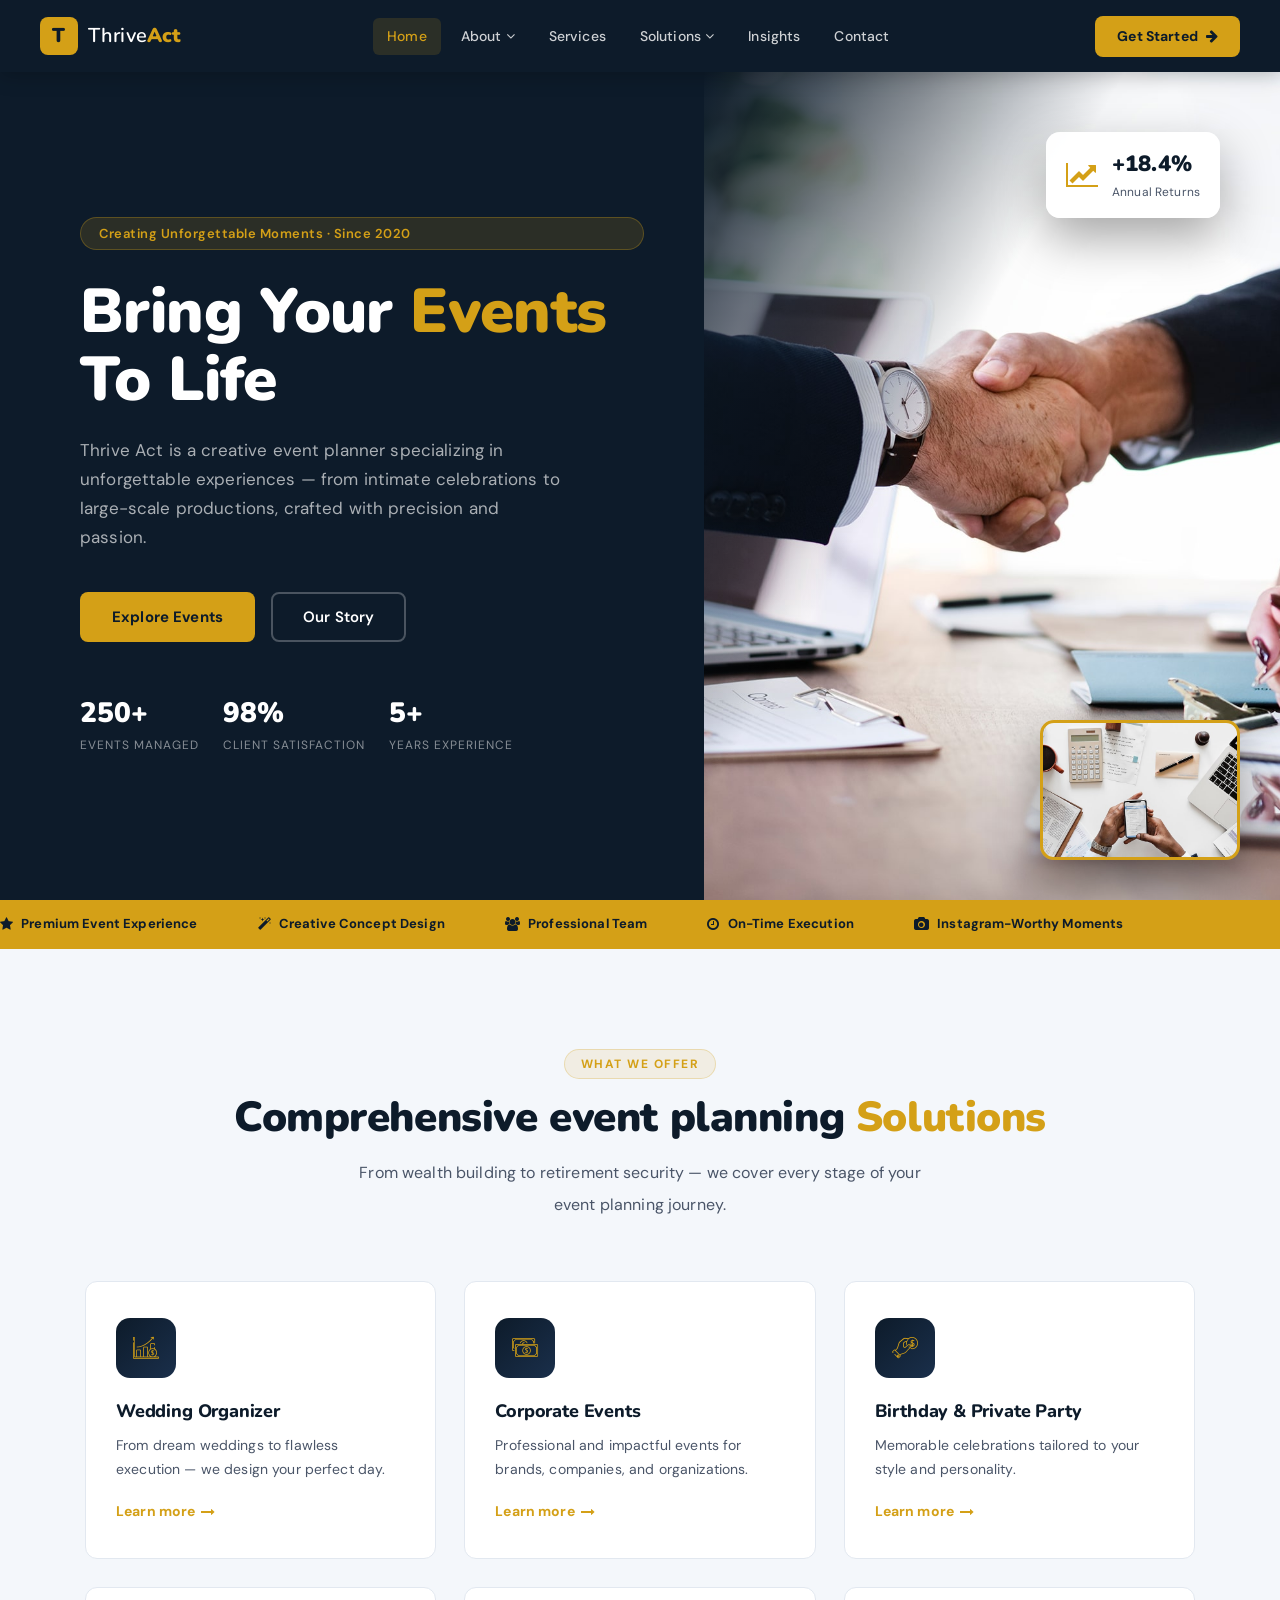
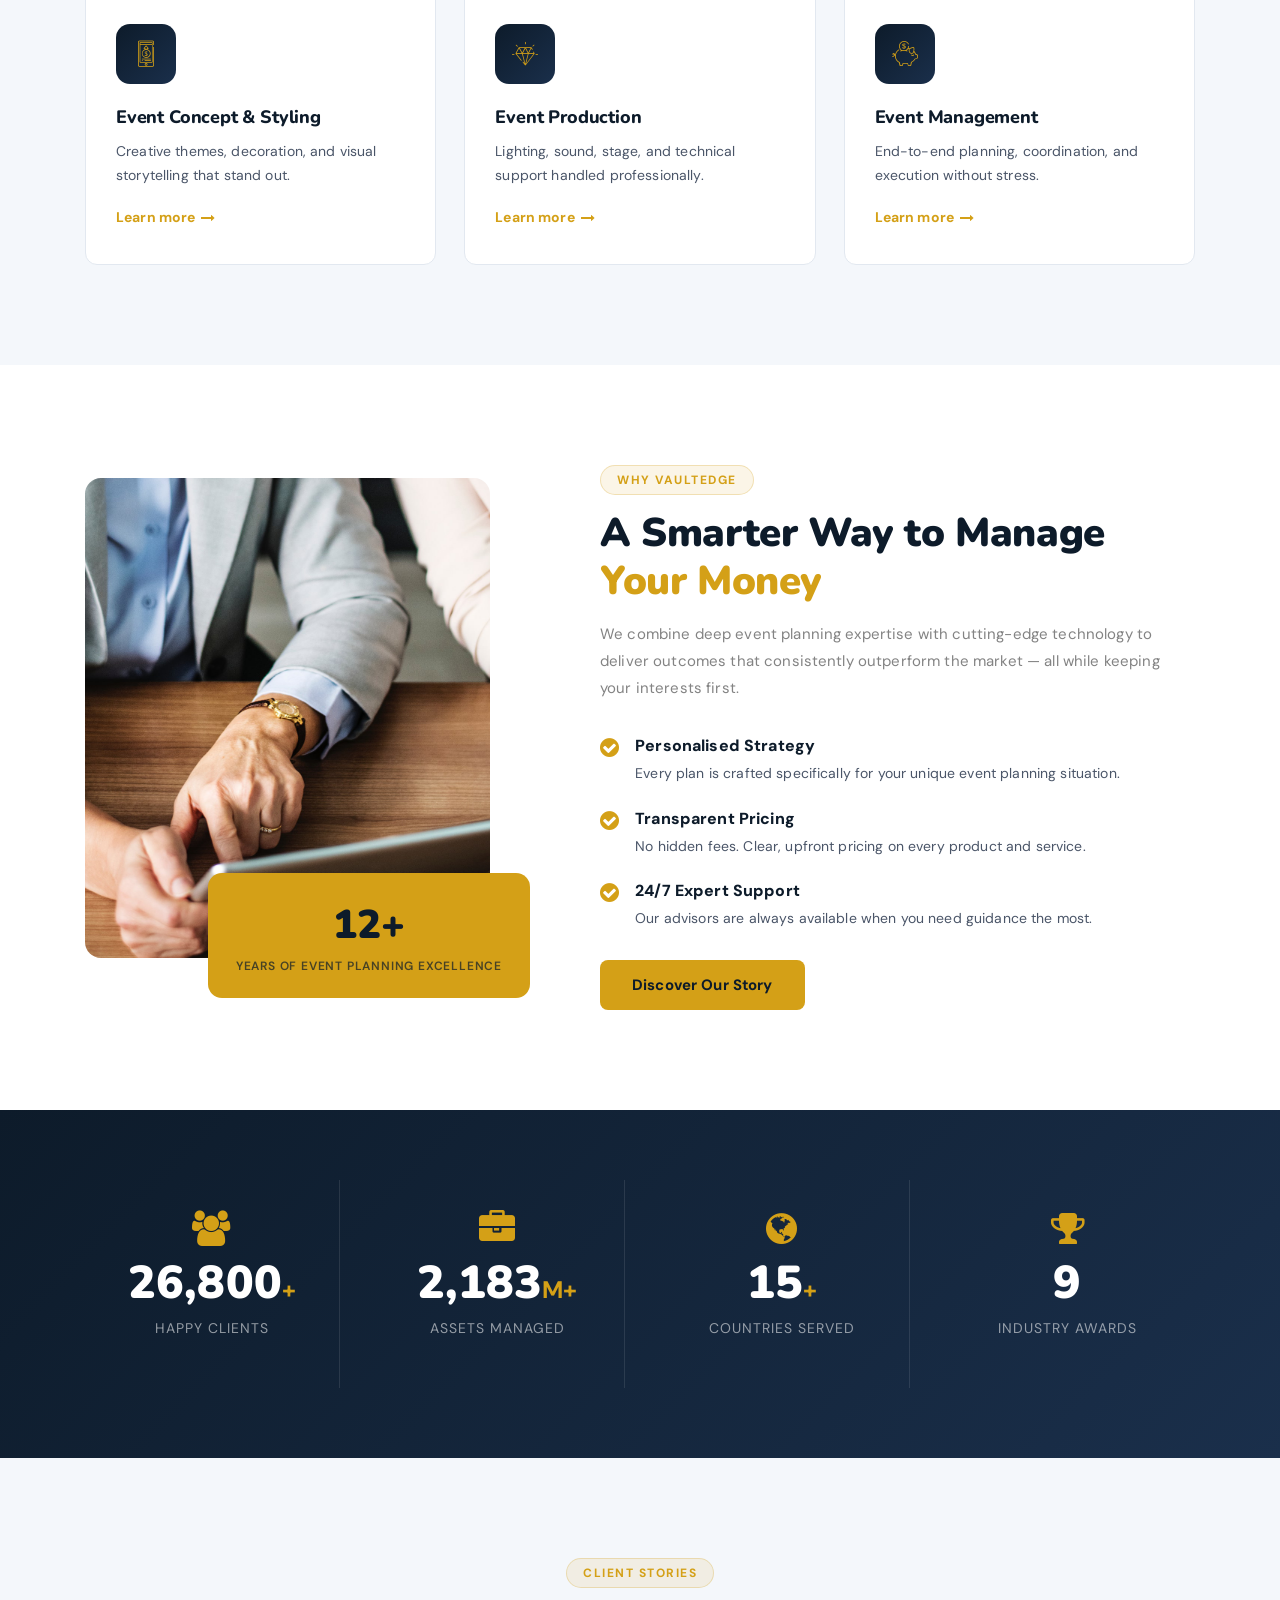
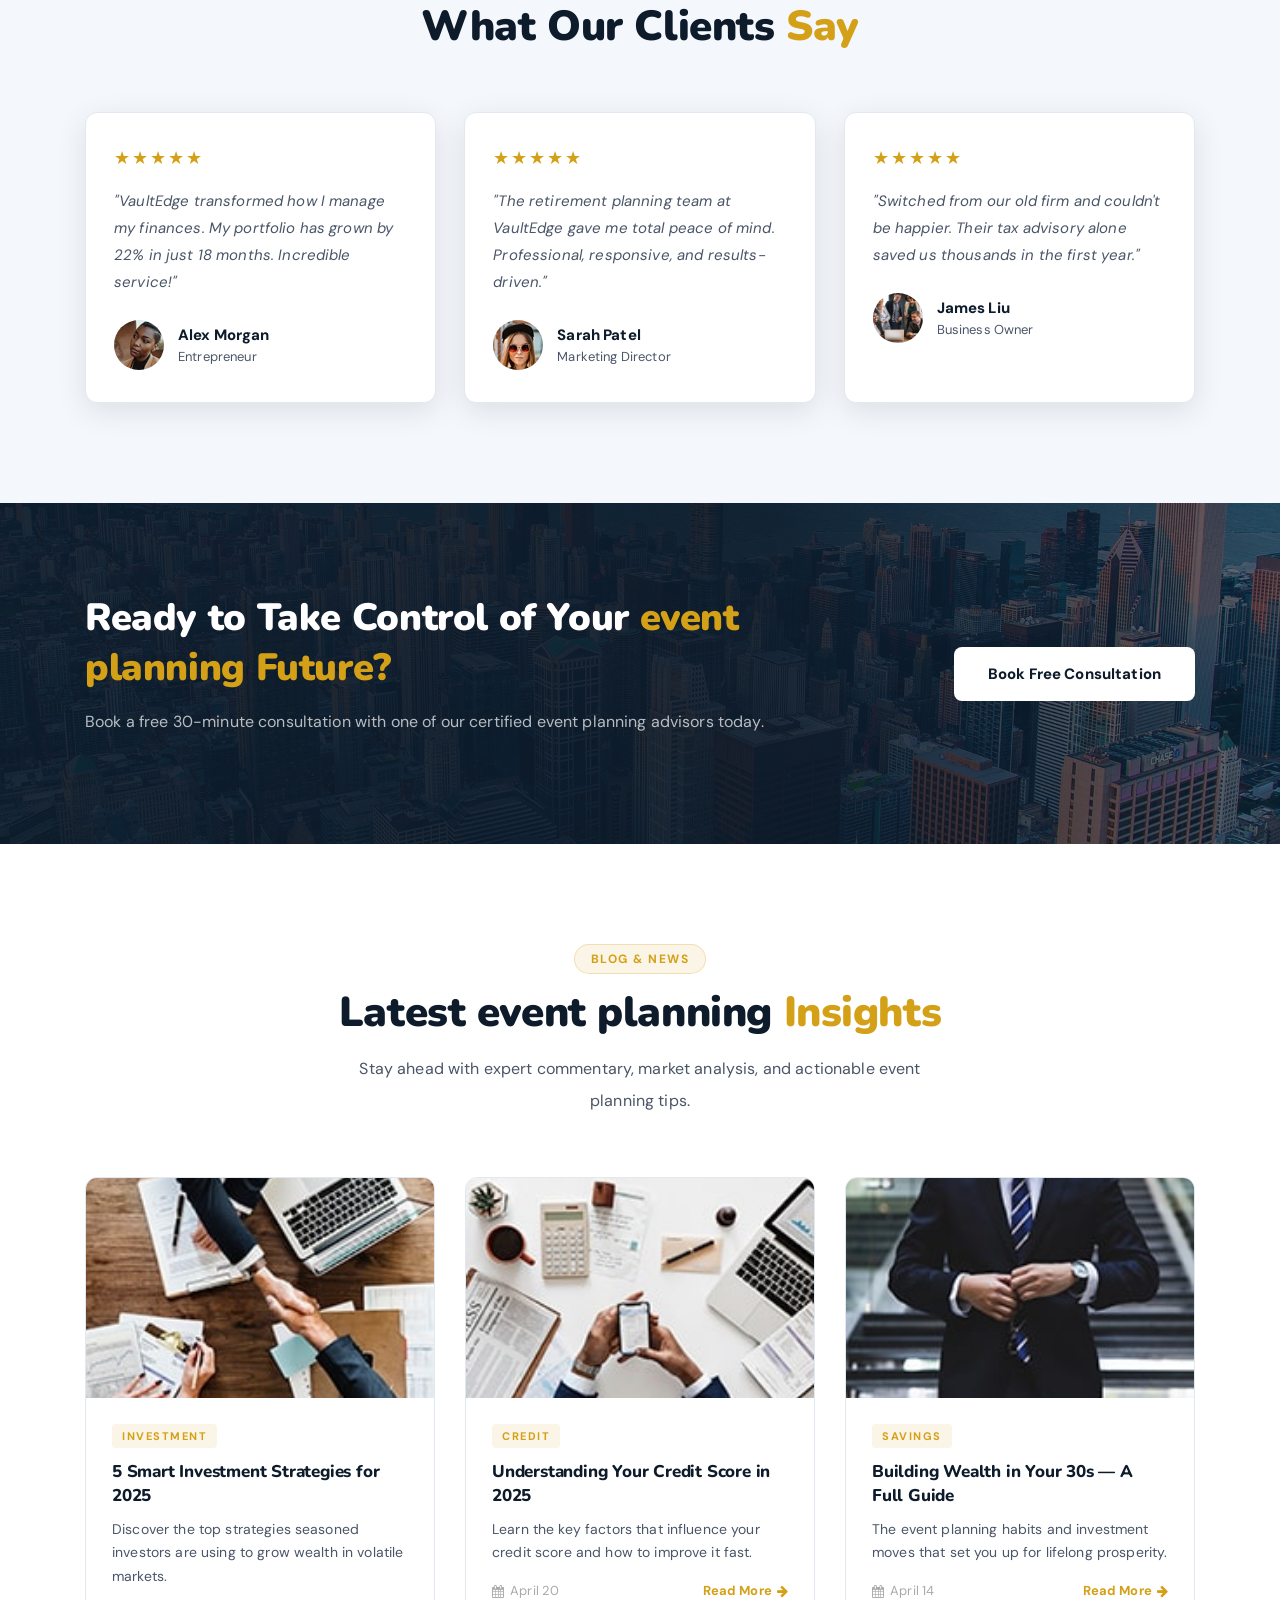
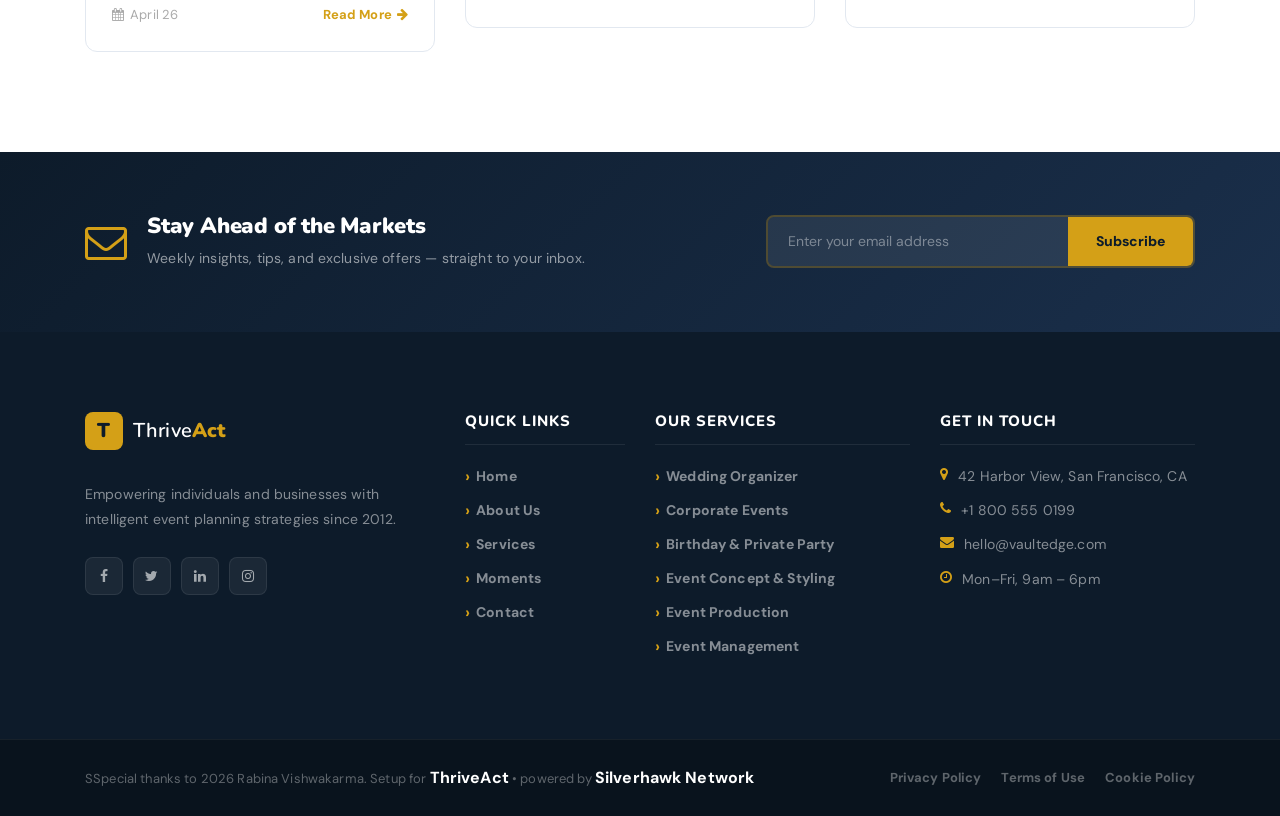
==== commit 0a9c155e: "Add files via upload" ====
--- a/index.html
+++ b/index.html
@@ -179,10 +179,10 @@
         <div class="ve-services-grid">
           <div class="ve-service-card wow fadeInUp" data-wow-delay="100ms">
             <div class="ve-service-icon"><i class="icon-profits"></i></div>
-            <h4>Investment Planning</h4>
-            <p>
-              Tailored portfolios built around your goals, risk appetite, and
-              investment horizon.
+            <h4>Wedding Organizer</h4>
+            <p>
+              From dream weddings to flawless execution — we design your perfect
+              day.
             </p>
             <a href="services.html" class="ve-card-link"
               >Learn more <i class="fa fa-long-arrow-right"></i
@@ -190,10 +190,10 @@
           </div>
           <div class="ve-service-card wow fadeInUp" data-wow-delay="200ms">
             <div class="ve-service-icon"><i class="icon-money-1"></i></div>
-            <h4>Wealth Management</h4>
-            <p>
-              Holistic strategies to preserve, grow, and transfer your wealth
-              across generations.
+            <h4>Corporate Events</h4>
+            <p>
+              Professional and impactful events for brands, companies, and
+              organizations.
             </p>
             <a href="services.html" class="ve-card-link"
               >Learn more <i class="fa fa-long-arrow-right"></i
@@ -201,10 +201,9 @@
           </div>
           <div class="ve-service-card wow fadeInUp" data-wow-delay="300ms">
             <div class="ve-service-icon"><i class="icon-coin"></i></div>
-            <h4>Retirement Plans</h4>
-            <p>
-              Secure your future with structured pension plans, annuities, and
-              long-term savings.
+            <h4>Birthday & Private Party</h4>
+            <p>
+              Memorable celebrations tailored to your style and personality.
             </p>
             <a href="services.html" class="ve-card-link"
               >Learn more <i class="fa fa-long-arrow-right"></i
@@ -212,10 +211,10 @@
           </div>
           <div class="ve-service-card wow fadeInUp" data-wow-delay="400ms">
             <div class="ve-service-icon"><i class="icon-smartphone-1"></i></div>
-            <h4>Tax Advisory</h4>
-            <p>
-              Smart tax-efficient strategies to maximise your returns and stay
-              fully compliant.
+            <h4>Event Concept & Styling</h4>
+            <p>
+              Creative themes, decoration, and visual storytelling that stand
+              out.
             </p>
             <a href="services.html" class="ve-card-link"
               >Learn more <i class="fa fa-long-arrow-right"></i
@@ -223,10 +222,10 @@
           </div>
           <div class="ve-service-card wow fadeInUp" data-wow-delay="500ms">
             <div class="ve-service-icon"><i class="icon-diamond"></i></div>
-            <h4>Risk Management</h4>
-            <p>
-              Identify, assess, and mitigate event planning risks with expert
-              guidance and analysis.
+            <h4>Event Production</h4>
+            <p>
+              Lighting, sound, stage, and technical support handled
+              professionally.
             </p>
             <a href="services.html" class="ve-card-link"
               >Learn more <i class="fa fa-long-arrow-right"></i
@@ -234,10 +233,9 @@
           </div>
           <div class="ve-service-card wow fadeInUp" data-wow-delay="600ms">
             <div class="ve-service-icon"><i class="icon-piggy-bank"></i></div>
-            <h4>Savings Goals</h4>
-            <p>
-              Set, track, and achieve your savings milestones with automated,
-              goal-based tools.
+            <h4>Event Management</h4>
+            <p>
+              End-to-end planning, coordination, and execution without stress.
             </p>
             <a href="services.html" class="ve-card-link"
               >Learn more <i class="fa fa-long-arrow-right"></i
@@ -564,8 +562,8 @@
           <div class="col-12 col-sm-6 col-lg-4 mb-50">
             <div class="ve-footer-brand">
               <a href="index.html" class="ve-footer-logo">
-                <span class="ve-logo-icon">V</span>
-                <span class="ve-logo-text">Vault<strong>Edge</strong></span>
+                <span class="ve-logo-icon">T</span>
+                <span class="ve-logo-text">Thrive<strong>Act</strong></span>
               </a>
               <p>
                 Empowering individuals and businesses with intelligent event
@@ -586,7 +584,7 @@
               <li><a href="index.html">Home</a></li>
               <li><a href="about.html">About Us</a></li>
               <li><a href="services.html">Services</a></li>
-              <li><a href="post.html">Insights</a></li>
+              <li><a href="post.html">Moments</a></li>
               <li><a href="contact.html">Contact</a></li>
             </ul>
           </div>
@@ -594,11 +592,12 @@
           <div class="col-12 col-sm-6 col-lg-3 mb-50">
             <h5 class="ve-footer-title">Our Services</h5>
             <ul class="ve-footer-links">
-              <li><a href="#">Investment Planning</a></li>
-              <li><a href="#">Wealth Management</a></li>
-              <li><a href="#">Retirement Plans</a></li>
-              <li><a href="#">Tax Advisory</a></li>
-              <li><a href="#">Risk Management</a></li>
+              <li><a href="#">Wedding Organizer</a></li>
+              <li><a href="#">Corporate Events</a></li>
+              <li><a href="#">Birthday & Private Party</a></li>
+              <li><a href="#">Event Concept & Styling</a></li>
+              <li><a href="#">Event Production</a></li>
+              <li><a href="#">Event Management</a></li>
             </ul>
           </div>
           <!-- Col 4: Contact -->
@@ -660,3 +659,4 @@
     <script src="js/vaultedge.js"></script>
   </body>
 </html>
+
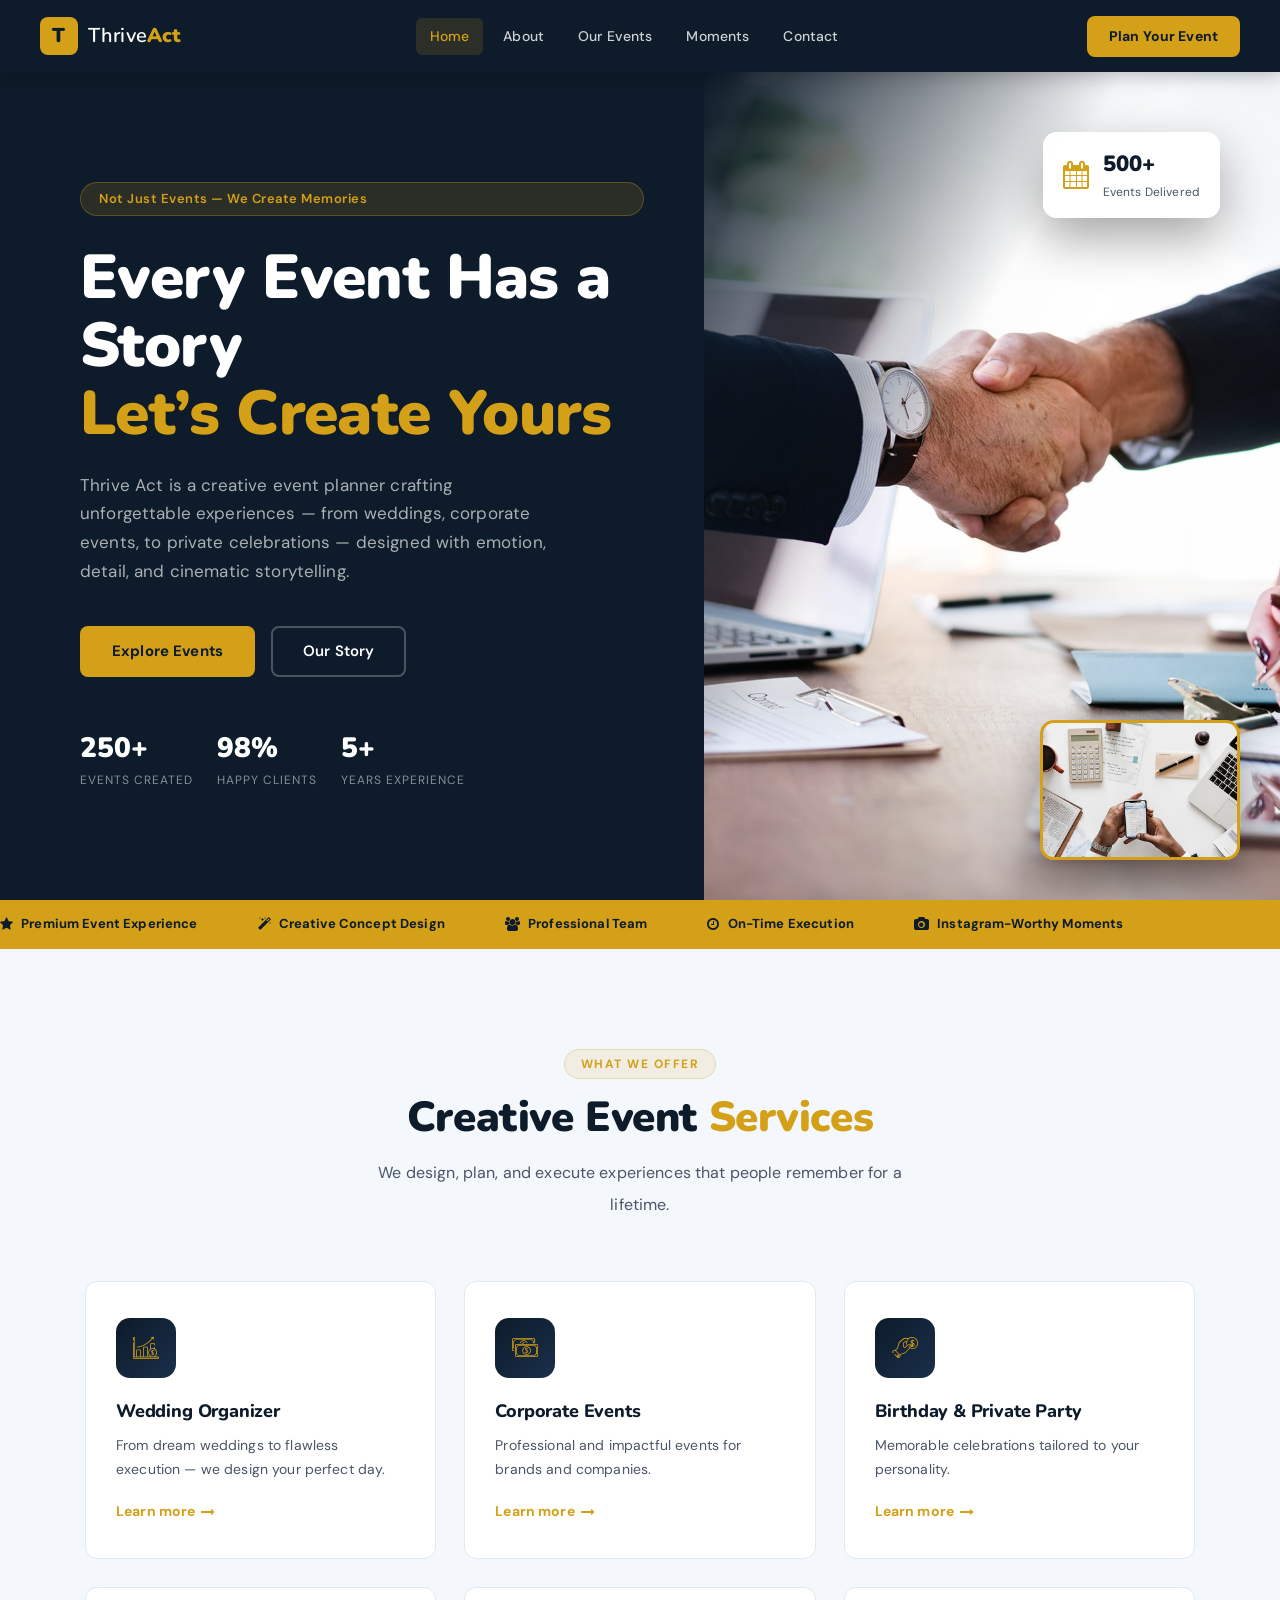
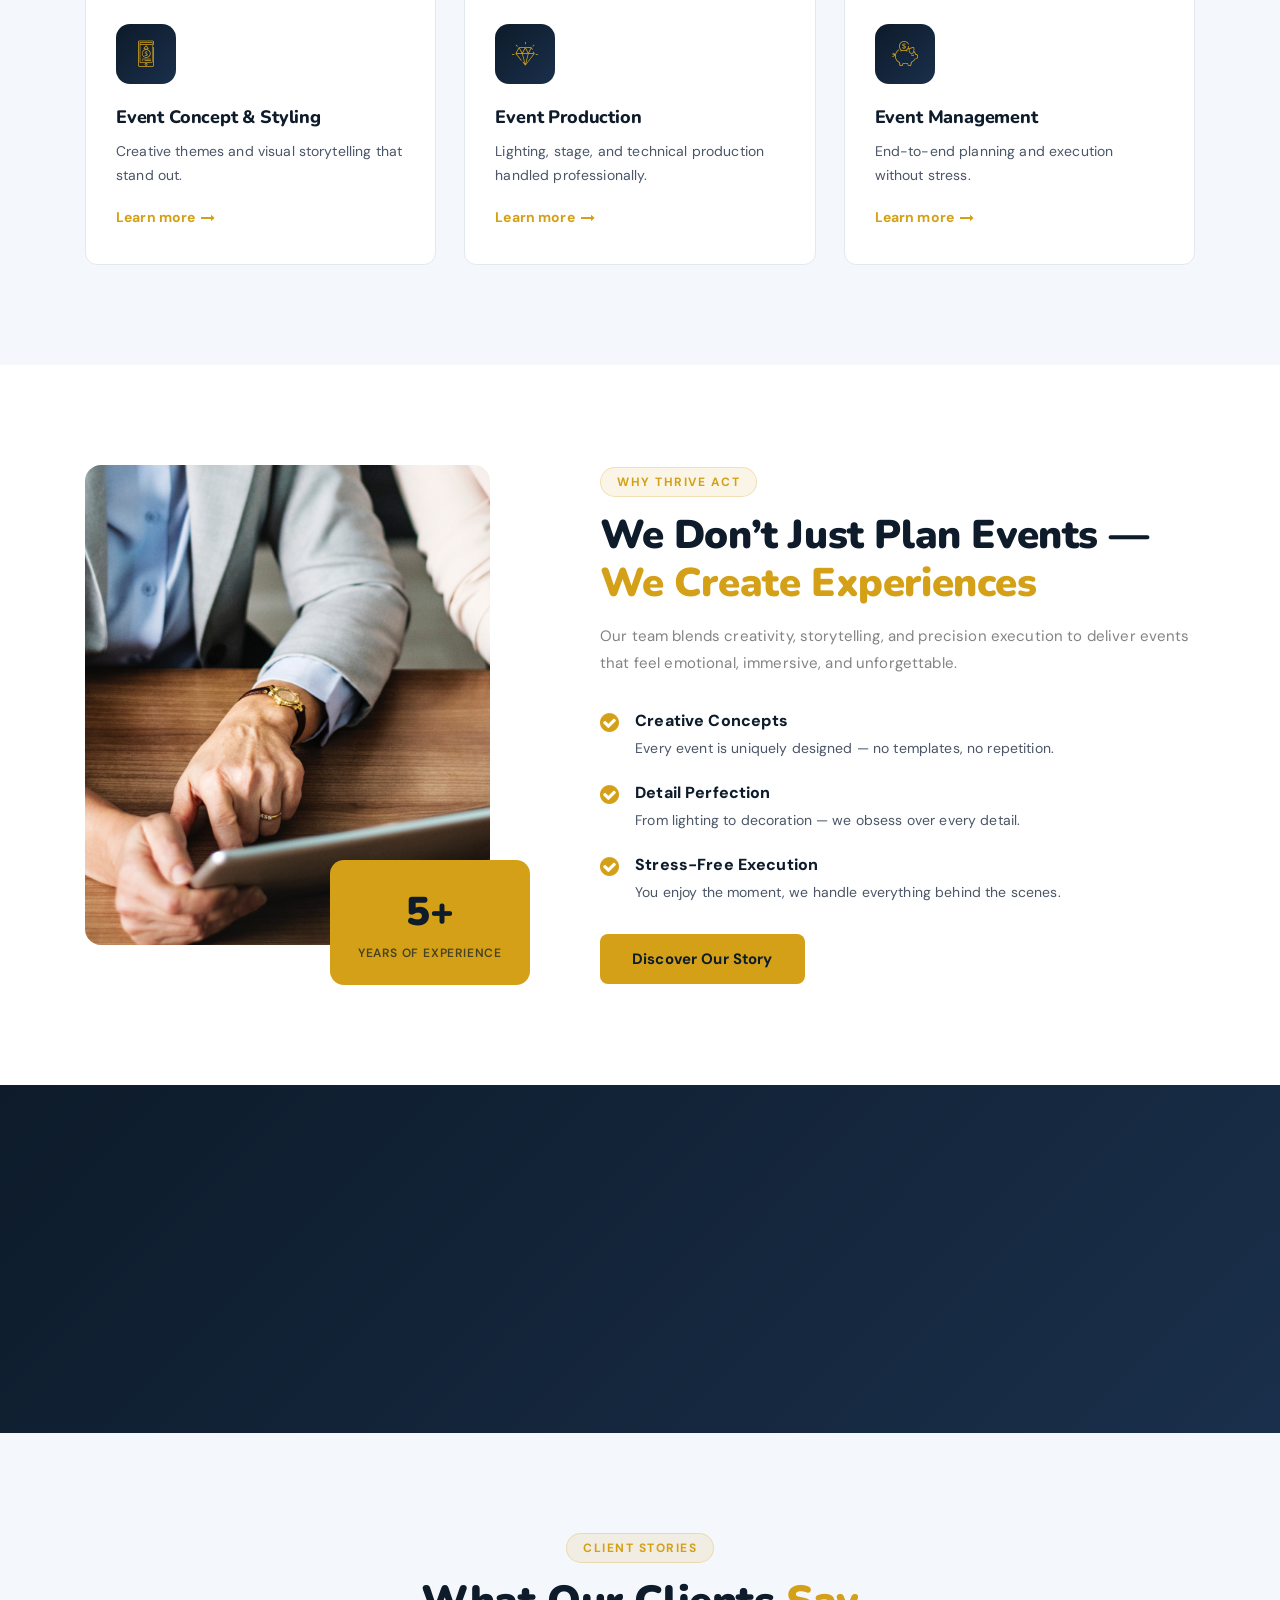
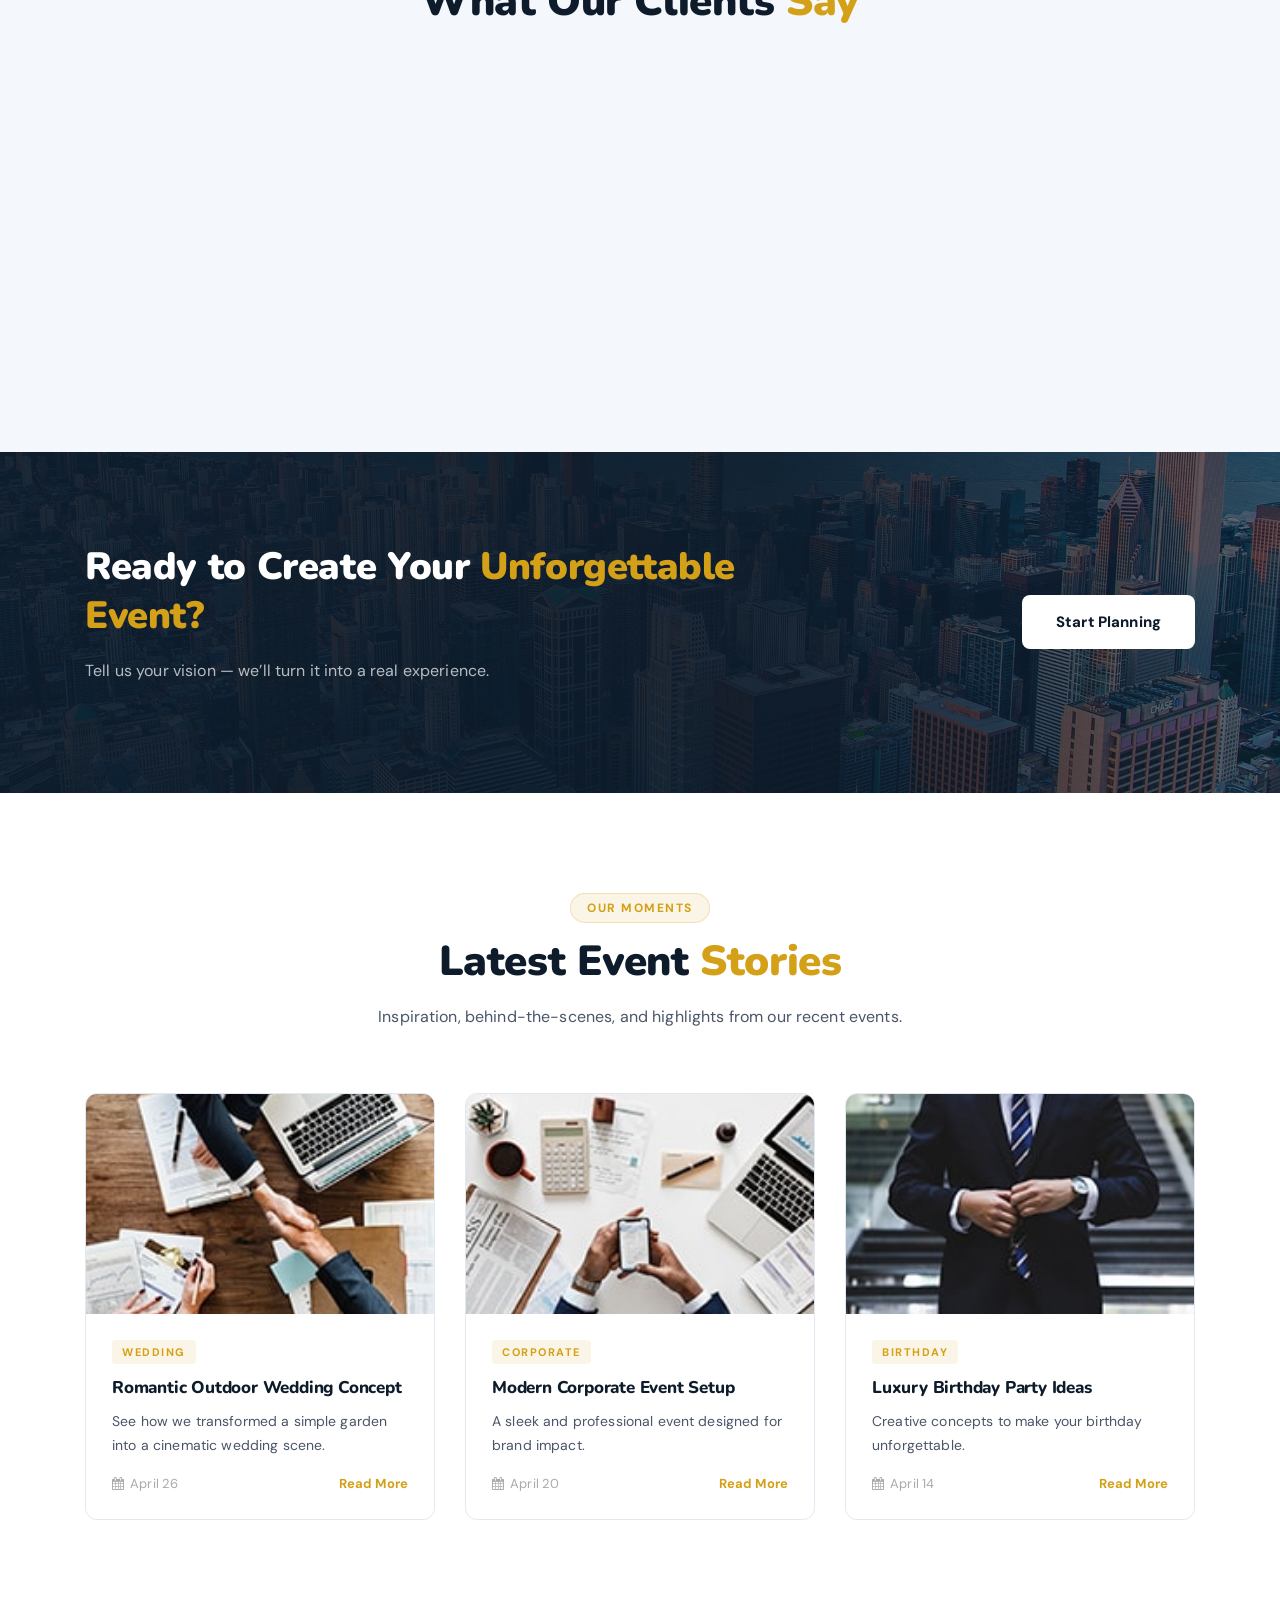
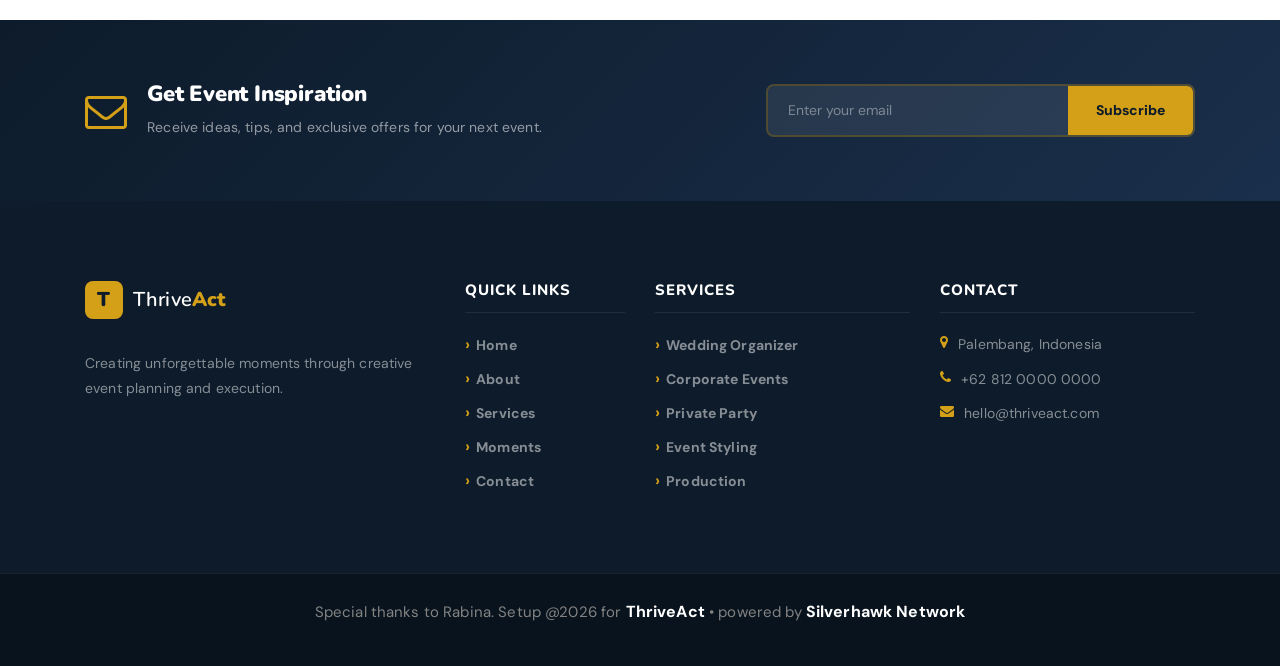
==== commit d704353c: "Add files via upload" ====
--- a/index.html
+++ b/index.html
@@ -1,662 +1,611 @@
-<!doctype html>
-<html lang="en">
-  <head>
-    <meta charset="UTF-8" />
-    <meta
-      name="description"
-      content="VaultEdge - Premium event planning planning and investment management HTML template"
-    />
-    <meta http-equiv="X-UA-Compatible" content="IE=edge" />
-    <meta
-      name="viewport"
-      content="width=device-width, initial-scale=1, shrink-to-fit=no"
-    />
-
-    <title>Trive Act - Professional &amp; Event Planner</title>
-
-    <link rel="icon" href="img/core-img/favicon.ico" />
-    <link rel="stylesheet" href="style.css" />
-    <link rel="stylesheet" href="css/custom-override.css" />
-  </head>
-
-  <body>
-    <!-- Preloader -->
-    <div class="preloader d-flex align-items-center justify-content-center">
-      <div class="lds-ellipsis">
-        <div></div>
-        <div></div>
-        <div></div>
-        <div></div>
-      </div>
-    </div>
-
-    <!-- ===== NAVBAR (single dark bar, logo left, nav center, CTA right) ===== -->
-    <header class="ve-header" id="ve-sticky">
-      <div class="container-fluid ve-nav-wrap">
-        <!-- Logo -->
-        <div class="ve-logo">
-          <a href="index.html">
-            <span class="ve-logo-icon">T</span>
-            <span class="ve-logo-text">Thrive<strong>Act</strong></span>
-          </a>
-        </div>
-
-        <!-- Nav Links -->
-        <nav class="ve-nav">
-          <ul>
-            <li><a href="index.html" class="active">Home</a></li>
-            <li class="has-drop">
-              <a href="about.html">About <i class="fa fa-angle-down"></i></a>
-              <ul class="ve-dropdown">
-                <li><a href="about.html">About Us</a></li>
-                <li><a href="services.html">Our Services</a></li>
-                <li><a href="elements.html">UI Elements</a></li>
-              </ul>
-            </li>
-            <li><a href="services.html">Services</a></li>
-            <li class="has-drop">
-              <a href="#">Solutions <i class="fa fa-angle-down"></i></a>
-              <ul class="ve-dropdown">
-                <li><a href="#">Wealth Management</a></li>
-                <li><a href="#">Retirement Plans</a></li>
-                <li><a href="#">Tax Advisory</a></li>
-                <li><a href="#">Risk Analysis</a></li>
-              </ul>
-            </li>
-            <li><a href="post.html">Insights</a></li>
-            <li><a href="contact.html">Contact</a></li>
-          </ul>
-        </nav>
-
-        <!-- CTA -->
-        <div class="ve-nav-cta">
-          <a href="contact.html" class="ve-cta-btn"
-            >Get Started <i class="fa fa-arrow-right"></i
-          ></a>
-        </div>
-
-        <!-- Mobile Toggle -->
-        <button class="ve-toggler" id="ve-toggle">
-          <span></span><span></span><span></span>
-        </button>
-      </div>
-
-      <!-- Mobile Menu -->
-      <div class="ve-mobile-menu" id="ve-mobile-menu">
-        <ul>
-          <li><a href="index.html">Home</a></li>
-          <li><a href="about.html">About</a></li>
-          <li><a href="services.html">Services</a></li>
-          <li><a href="#">Solutions</a></li>
-          <li><a href="post.html">Insights</a></li>
-          <li><a href="contact.html">Contact</a></li>
-        </ul>
-      </div>
-    </header>
-
-    <!-- ===== HERO: Split layout — left text, right image panel ===== -->
-    <section class="ve-hero">
-      <!-- Left Panel -->
-      <div class="ve-hero-left">
-        <span class="ve-hero-badge"
-          >Creating Unforgettable Moments · Since 2020</span
-        >
-
-        <h1>
-          Bring Your <span class="ve-highlight">Events</span><br />To Life
-        </h1>
-
-        <p>
-          Thrive Act is a creative event planner specializing in unforgettable
-          experiences — from intimate celebrations to large-scale productions,
-          crafted with precision and passion.
-        </p>
-        <div class="ve-hero-btns">
-          <a href="services.html" class="ve-btn-primary">Explore Events</a>
-          <a href="about.html" class="ve-btn-ghost">Our Story</a>
-        </div>
-        <!-- Quick Stats Row -->
-        <div class="ve-hero-stats">
-          <div class="ve-stat">
-            <strong>250+</strong>
-            <span>Events Managed</span>
-          </div>
-
-          <div class="ve-stat">
-            <strong>98%</strong>
-            <span>Client Satisfaction</span>
-          </div>
-
-          <div class="ve-stat">
-            <strong>5+</strong>
-            <span>Years Experience</span>
-          </div>
-        </div>
-      </div>
-      <!-- Right Panel: overlapping image cards -->
-      <div class="ve-hero-right">
-        <div
-          class="ve-hero-img-main bg-img"
-          style="background-image: url(img/bg-img/1.jpg)"
-        ></div>
-        <div
-          class="ve-hero-img-accent bg-img"
-          style="background-image: url(img/bg-img/3.jpg)"
-        ></div>
-        <!-- Floating card -->
-        <div class="ve-float-card">
-          <i class="fa fa-line-chart"></i>
-          <div>
-            <strong>+18.4%</strong>
-            <span>Annual Returns</span>
-          </div>
-        </div>
-      </div>
-    </section>
-
-    <!-- ===== MARQUEE TRUST BAR ===== -->
-    <div class="ve-trust-bar">
-      <div class="ve-trust-inner">
-        <span><i class="fa fa-star"></i> Premium Event Experience</span>
-        <span><i class="fa fa-magic"></i> Creative Concept Design</span>
-        <span><i class="fa fa-users"></i> Professional Team</span>
-        <span><i class="fa fa-clock-o"></i> On-Time Execution</span>
-        <span><i class="fa fa-camera"></i> Instagram-Worthy Moments</span>
-      </div>
-    </div>
-
-    <!-- ===== SERVICES GRID (new card layout) ===== -->
-    <section class="ve-section ve-services-section">
-      <div class="container">
-        <div class="ve-section-header text-center">
-          <span class="ve-section-tag">What We Offer</span>
-          <h2>Comprehensive event planning <span>Solutions</span></h2>
-          <p>
-            From wealth building to retirement security — we cover every stage
-            of your event planning journey.
-          </p>
-        </div>
-        <div class="ve-services-grid">
-          <div class="ve-service-card wow fadeInUp" data-wow-delay="100ms">
-            <div class="ve-service-icon"><i class="icon-profits"></i></div>
-            <h4>Wedding Organizer</h4>
-            <p>
-              From dream weddings to flawless execution — we design your perfect
-              day.
-            </p>
-            <a href="services.html" class="ve-card-link"
-              >Learn more <i class="fa fa-long-arrow-right"></i
-            ></a>
-          </div>
-          <div class="ve-service-card wow fadeInUp" data-wow-delay="200ms">
-            <div class="ve-service-icon"><i class="icon-money-1"></i></div>
-            <h4>Corporate Events</h4>
-            <p>
-              Professional and impactful events for brands, companies, and
-              organizations.
-            </p>
-            <a href="services.html" class="ve-card-link"
-              >Learn more <i class="fa fa-long-arrow-right"></i
-            ></a>
-          </div>
-          <div class="ve-service-card wow fadeInUp" data-wow-delay="300ms">
-            <div class="ve-service-icon"><i class="icon-coin"></i></div>
-            <h4>Birthday & Private Party</h4>
-            <p>
-              Memorable celebrations tailored to your style and personality.
-            </p>
-            <a href="services.html" class="ve-card-link"
-              >Learn more <i class="fa fa-long-arrow-right"></i
-            ></a>
-          </div>
-          <div class="ve-service-card wow fadeInUp" data-wow-delay="400ms">
-            <div class="ve-service-icon"><i class="icon-smartphone-1"></i></div>
-            <h4>Event Concept & Styling</h4>
-            <p>
-              Creative themes, decoration, and visual storytelling that stand
-              out.
-            </p>
-            <a href="services.html" class="ve-card-link"
-              >Learn more <i class="fa fa-long-arrow-right"></i
-            ></a>
-          </div>
-          <div class="ve-service-card wow fadeInUp" data-wow-delay="500ms">
-            <div class="ve-service-icon"><i class="icon-diamond"></i></div>
-            <h4>Event Production</h4>
-            <p>
-              Lighting, sound, stage, and technical support handled
-              professionally.
-            </p>
-            <a href="services.html" class="ve-card-link"
-              >Learn more <i class="fa fa-long-arrow-right"></i
-            ></a>
-          </div>
-          <div class="ve-service-card wow fadeInUp" data-wow-delay="600ms">
-            <div class="ve-service-icon"><i class="icon-piggy-bank"></i></div>
-            <h4>Event Management</h4>
-            <p>
-              End-to-end planning, coordination, and execution without stress.
-            </p>
-            <a href="services.html" class="ve-card-link"
-              >Learn more <i class="fa fa-long-arrow-right"></i
-            ></a>
-          </div>
-        </div>
-      </div>
-    </section>
-
-    <!-- ===== WHY US (two-column: image left, content right) ===== -->
-    <section class="ve-section ve-whyus-section">
-      <div class="container">
-        <div class="row align-items-center">
-          <!-- Image Side -->
-          <div class="col-12 col-lg-5">
-            <div
-              class="ve-whyus-img-wrap wow fadeInLeft"
-              data-wow-delay="100ms"
-            >
-              <div
-                class="ve-whyus-img-main bg-img"
-                style="background-image: url(img/bg-img/5.jpg)"
-              ></div>
-              <div class="ve-whyus-badge">
-                <strong>12+</strong>
-                <span>Years of event planning Excellence</span>
-              </div>
-            </div>
-          </div>
-          <!-- Content Side -->
-          <div class="col-12 col-lg-7 wow fadeInRight" data-wow-delay="200ms">
-            <div class="ve-whyus-content">
-              <span class="ve-section-tag">Why VaultEdge</span>
-              <h2>A Smarter Way to Manage <span>Your Money</span></h2>
-              <p>
-                We combine deep event planning expertise with cutting-edge
-                technology to deliver outcomes that consistently outperform the
-                market — all while keeping your interests first.
-              </p>
-              <div class="ve-checklist">
-                <div class="ve-check-item">
-                  <i class="fa fa-check-circle"></i>
-                  <div>
-                    <strong>Personalised Strategy</strong>
-                    <p>
-                      Every plan is crafted specifically for your unique event
-                      planning situation.
-                    </p>
-                  </div>
-                </div>
-                <div class="ve-check-item">
-                  <i class="fa fa-check-circle"></i>
-                  <div>
-                    <strong>Transparent Pricing</strong>
-                    <p>
-                      No hidden fees. Clear, upfront pricing on every product
-                      and service.
-                    </p>
-                  </div>
-                </div>
-                <div class="ve-check-item">
-                  <i class="fa fa-check-circle"></i>
-                  <div>
-                    <strong>24/7 Expert Support</strong>
-                    <p>
-                      Our advisors are always available when you need guidance
-                      the most.
-                    </p>
-                  </div>
-                </div>
-              </div>
-              <a href="about.html" class="ve-btn-primary mt-30"
-                >Discover Our Story</a
-              >
-            </div>
-          </div>
-        </div>
-      </div>
-    </section>
-
-    <!-- ===== COUNTERS ===== -->
-    <section class="ve-counter-section">
-      <div class="container">
-        <div class="ve-counter-grid">
-          <div class="ve-counter-item wow fadeInUp" data-wow-delay="100ms">
-            <i class="fa fa-users"></i>
-            <strong class="counter" data-count="50000">0</strong><span>+</span>
-            <p>Happy Clients</p>
-          </div>
-          <div class="ve-counter-item wow fadeInUp" data-wow-delay="200ms">
-            <i class="fa fa-briefcase"></i>
-            <strong class="counter" data-count="4200">0</strong><span>M+</span>
-            <p>Assets Managed</p>
-          </div>
-          <div class="ve-counter-item wow fadeInUp" data-wow-delay="300ms">
-            <i class="fa fa-globe"></i>
-            <strong class="counter" data-count="30">0</strong><span>+</span>
-            <p>Countries Served</p>
-          </div>
-          <div class="ve-counter-item wow fadeInUp" data-wow-delay="400ms">
-            <i class="fa fa-trophy"></i>
-            <strong class="counter" data-count="18">0</strong><span></span>
-            <p>Industry Awards</p>
-          </div>
-        </div>
-      </div>
-    </section>
-
-    <!-- ===== TESTIMONIALS ===== -->
-    <section class="ve-section ve-testimonials-section">
-      <div class="container">
-        <div class="ve-section-header text-center">
-          <span class="ve-section-tag">Client Stories</span>
-          <h2>What Our Clients <span>Say</span></h2>
-        </div>
-        <div class="ve-testi-grid">
-          <div class="ve-testi-card wow fadeInUp" data-wow-delay="100ms">
-            <div class="ve-testi-stars">
-              &#9733;&#9733;&#9733;&#9733;&#9733;
-            </div>
-            <p>
-              "VaultEdge transformed how I manage my finances. My portfolio has
-              grown by 22% in just 18 months. Incredible service!"
-            </p>
-            <div class="ve-testi-author">
-              <div
-                class="ve-testi-avatar bg-img"
-                style="background-image: url(img/bg-img/32.jpg)"
-              ></div>
-              <div><strong>Alex Morgan</strong><span>Entrepreneur</span></div>
-            </div>
-          </div>
-          <div class="ve-testi-card wow fadeInUp" data-wow-delay="250ms">
-            <div class="ve-testi-stars">
-              &#9733;&#9733;&#9733;&#9733;&#9733;
-            </div>
-            <p>
-              "The retirement planning team at VaultEdge gave me total peace of
-              mind. Professional, responsive, and results-driven."
-            </p>
-            <div class="ve-testi-author">
-              <div
-                class="ve-testi-avatar bg-img"
-                style="background-image: url(img/bg-img/33.jpg)"
-              ></div>
-              <div>
-                <strong>Sarah Patel</strong><span>Marketing Director</span>
-              </div>
-            </div>
-          </div>
-          <div class="ve-testi-card wow fadeInUp" data-wow-delay="400ms">
-            <div class="ve-testi-stars">
-              &#9733;&#9733;&#9733;&#9733;&#9733;
-            </div>
-            <p>
-              "Switched from our old firm and couldn't be happier. Their tax
-              advisory alone saved us thousands in the first year."
-            </p>
-            <div class="ve-testi-author">
-              <div
-                class="ve-testi-avatar bg-img"
-                style="background-image: url(img/bg-img/14.jpg)"
-              ></div>
-              <div><strong>James Liu</strong><span>Business Owner</span></div>
-            </div>
-          </div>
-        </div>
-      </div>
-    </section>
-
-    <!-- ===== CTA BANNER ===== -->
-    <section
-      class="ve-cta-banner bg-img"
-      style="background-image: url(img/bg-img/6.jpg)"
-    >
-      <div class="ve-cta-overlay"></div>
-      <div class="container ve-cta-content">
-        <div class="row align-items-center">
-          <div class="col-12 col-lg-8">
-            <h2>
-              Ready to Take Control of Your <span>event planning Future?</span>
-            </h2>
-            <p>
-              Book a free 30-minute consultation with one of our certified event
-              planning advisors today.
-            </p>
-          </div>
-          <div class="col-12 col-lg-4 text-lg-right">
-            <a href="contact.html" class="ve-btn-white"
-              >Book Free Consultation</a
-            >
-          </div>
-        </div>
-      </div>
-    </section>
-
-    <!-- ===== LATEST INSIGHTS ===== -->
-    <section class="ve-section ve-insights-section">
-      <div class="container">
-        <div class="ve-section-header text-center">
-          <span class="ve-section-tag">Blog &amp; News</span>
-          <h2>Latest event planning <span>Insights</span></h2>
-          <p>
-            Stay ahead with expert commentary, market analysis, and actionable
-            event planning tips.
-          </p>
-        </div>
-        <div class="row">
-          <div class="col-12 col-md-4 wow fadeInUp" data-wow-delay="100ms">
-            <div class="ve-insight-card">
-              <div
-                class="ve-insight-img bg-img"
-                style="background-image: url(img/bg-img/10.jpg)"
-              ></div>
-              <div class="ve-insight-body">
-                <span class="ve-insight-cat">Investment</span>
-                <h5>
-                  <a href="single-post.html"
-                    >5 Smart Investment Strategies for 2025</a
-                  >
-                </h5>
-                <p>
-                  Discover the top strategies seasoned investors are using to
-                  grow wealth in volatile markets.
-                </p>
-                <div class="ve-insight-meta">
-                  <span><i class="fa fa-calendar"></i> April 26</span>
-                  <a href="single-post.html"
-                    >Read More <i class="fa fa-arrow-right"></i
-                  ></a>
-                </div>
-              </div>
-            </div>
-          </div>
-          <div class="col-12 col-md-4 wow fadeInUp" data-wow-delay="250ms">
-            <div class="ve-insight-card">
-              <div
-                class="ve-insight-img bg-img"
-                style="background-image: url(img/bg-img/11.jpg)"
-              ></div>
-              <div class="ve-insight-body">
-                <span class="ve-insight-cat">Credit</span>
-                <h5>
-                  <a href="single-post.html"
-                    >Understanding Your Credit Score in 2025</a
-                  >
-                </h5>
-                <p>
-                  Learn the key factors that influence your credit score and how
-                  to improve it fast.
-                </p>
-                <div class="ve-insight-meta">
-                  <span><i class="fa fa-calendar"></i> April 20</span>
-                  <a href="single-post.html"
-                    >Read More <i class="fa fa-arrow-right"></i
-                  ></a>
-                </div>
-              </div>
-            </div>
-          </div>
-          <div class="col-12 col-md-4 wow fadeInUp" data-wow-delay="400ms">
-            <div class="ve-insight-card">
-              <div
-                class="ve-insight-img bg-img"
-                style="background-image: url(img/bg-img/12.jpg)"
-              ></div>
-              <div class="ve-insight-body">
-                <span class="ve-insight-cat">Savings</span>
-                <h5>
-                  <a href="single-post.html"
-                    >Building Wealth in Your 30s — A Full Guide</a
-                  >
-                </h5>
-                <p>
-                  The event planning habits and investment moves that set you up
-                  for lifelong prosperity.
-                </p>
-                <div class="ve-insight-meta">
-                  <span><i class="fa fa-calendar"></i> April 14</span>
-                  <a href="single-post.html"
-                    >Read More <i class="fa fa-arrow-right"></i
-                  ></a>
-                </div>
-              </div>
-            </div>
-          </div>
-        </div>
-      </div>
-    </section>
-
-    <!-- ===== NEWSLETTER ===== -->
-    <section class="ve-newsletter-section">
-      <div class="container">
-        <div class="ve-newsletter-wrap">
-          <div class="ve-nl-left">
-            <i class="fa fa-envelope-o"></i>
-            <div>
-              <h3>Stay Ahead of the Markets</h3>
-              <p>
-                Weekly insights, tips, and exclusive offers — straight to your
-                inbox.
-              </p>
-            </div>
-          </div>
-          <div class="ve-nl-right">
-            <form class="ve-nl-form" action="#" method="post">
-              <input
-                type="email"
-                placeholder="Enter your email address"
-                required
-              />
-              <button type="submit">Subscribe</button>
-            </form>
-          </div>
-        </div>
-      </div>
-    </section>
-
-    <!-- ===== FOOTER (dark, 4-column) ===== -->
-    <footer class="ve-footer">
-      <div class="container">
-        <div class="row">
-          <!-- Col 1: Brand -->
-          <div class="col-12 col-sm-6 col-lg-4 mb-50">
-            <div class="ve-footer-brand">
-              <a href="index.html" class="ve-footer-logo">
-                <span class="ve-logo-icon">T</span>
-                <span class="ve-logo-text">Thrive<strong>Act</strong></span>
-              </a>
-              <p>
-                Empowering individuals and businesses with intelligent event
-                planning strategies since 2012.
-              </p>
-              <div class="ve-social">
-                <a href="#"><i class="fa fa-facebook"></i></a>
-                <a href="#"><i class="fa fa-twitter"></i></a>
-                <a href="#"><i class="fa fa-linkedin"></i></a>
-                <a href="#"><i class="fa fa-instagram"></i></a>
-              </div>
-            </div>
-          </div>
-          <!-- Col 2: Quick Links -->
-          <div class="col-12 col-sm-6 col-lg-2 mb-50">
-            <h5 class="ve-footer-title">Quick Links</h5>
-            <ul class="ve-footer-links">
-              <li><a href="index.html">Home</a></li>
-              <li><a href="about.html">About Us</a></li>
-              <li><a href="services.html">Services</a></li>
-              <li><a href="post.html">Moments</a></li>
-              <li><a href="contact.html">Contact</a></li>
-            </ul>
-          </div>
-          <!-- Col 3: Services -->
-          <div class="col-12 col-sm-6 col-lg-3 mb-50">
-            <h5 class="ve-footer-title">Our Services</h5>
-            <ul class="ve-footer-links">
-              <li><a href="#">Wedding Organizer</a></li>
-              <li><a href="#">Corporate Events</a></li>
-              <li><a href="#">Birthday & Private Party</a></li>
-              <li><a href="#">Event Concept & Styling</a></li>
-              <li><a href="#">Event Production</a></li>
-              <li><a href="#">Event Management</a></li>
-            </ul>
-          </div>
-          <!-- Col 4: Contact -->
-          <div class="col-12 col-sm-6 col-lg-3 mb-50">
-            <h5 class="ve-footer-title">Get In Touch</h5>
-            <ul class="ve-footer-contact">
-              <li>
-                <i class="fa fa-map-marker"></i> 42 Harbor View, San Francisco,
-                CA
-              </li>
-              <li><i class="fa fa-phone"></i> +1 800 555 0199</li>
-              <li><i class="fa fa-envelope"></i> hello@vaultedge.com</li>
-              <li><i class="fa fa-clock-o"></i> Mon–Fri, 9am – 6pm</li>
-            </ul>
-          </div>
-        </div>
-      </div>
-
-      <!-- Footer Bottom Bar -->
-      <div class="ve-footer-bottom">
-        <div class="container">
-          <div class="ve-footer-bottom-inner">
-            <p>
-              SSpecial thanks to
-              <script>
-                document.write(new Date().getFullYear());
-              </script>
-              Rabina Vishwakarma. Setup for
-              <a
-                href="https://github.com/Rabina-Vishwakarma/"
-                class="text-white"
-                target="_blank"
-                >ThriveAct</a
-              >
-              • powered by
-              <a
-                href="https://silverhawk.web.id"
-                class="text-white"
-                target="_blank"
-                >Silverhawk Network</a
-              >
-            </p>
-            <ul>
-              <li><a href="#">Privacy Policy</a></li>
-              <li><a href="#">Terms of Use</a></li>
-              <li><a href="#">Cookie Policy</a></li>
-            </ul>
-          </div>
-        </div>
-      </div>
-    </footer>
-
-    <!-- Scripts -->
-    <script src="js/jquery/jquery-2.2.4.min.js"></script>
-    <script src="js/bootstrap/popper.min.js"></script>
-    <script src="js/bootstrap/bootstrap.min.js"></script>
-    <script src="js/plugins/plugins.js"></script>
-    <script src="js/active.js"></script>
-    <script src="js/vaultedge.js"></script>
-  </body>
-</html>
-
+<!doctype html>
+
+<html lang="en">
+  <head>
+    <meta charset="UTF-8" />
+    <meta
+      name="description"
+      content="Thrive Act - Creative Event Planner & Experience Designer"
+    />
+    <meta http-equiv="X-UA-Compatible" content="IE=edge" />
+    <meta
+      name="viewport"
+      content="width=device-width, initial-scale=1, shrink-to-fit=no"
+    />
+
+    <title>Thrive Act - Creative Event Planner</title>
+
+    <link rel="icon" href="img/core-img/favicon.ico" />
+    <link rel="stylesheet" href="style.css" />
+    <link rel="stylesheet" href="css/custom-override.css" />
+  </head>
+
+  <body>
+    <!-- Preloader -->
+
+    <div class="preloader d-flex align-items-center justify-content-center">
+      <div class="lds-ellipsis">
+        <div></div>
+        <div></div>
+        <div></div>
+        <div></div>
+      </div>
+    </div>
+
+    <!-- NAVBAR -->
+
+    <header class="ve-header" id="ve-sticky">
+      <div class="container-fluid ve-nav-wrap">
+        <div class="ve-logo">
+          <a href="index.html">
+            <span class="ve-logo-icon">T</span>
+            <span class="ve-logo-text">Thrive<strong>Act</strong></span>
+          </a>
+        </div>
+
+        <nav class="ve-nav">
+          <ul>
+            <li><a href="index.html" class="active">Home</a></li>
+            <li><a href="about.html">About</a></li>
+            <li><a href="services.html">Our Events</a></li>
+            <li><a href="post.html">Moments</a></li>
+            <li><a href="contact.html">Contact</a></li>
+          </ul>
+        </nav>
+
+        <div class="ve-nav-cta">
+          <a href="contact.html" class="ve-cta-btn">Plan Your Event</a>
+        </div>
+
+        <button class="ve-toggler" id="ve-toggle">
+          <span></span><span></span><span></span>
+        </button>
+      </div>
+    </header>
+
+    <!-- HERO -->
+
+    <section class="ve-hero">
+      <div class="ve-hero-left">
+        <span class="ve-hero-badge">Not Just Events — We Create Memories</span>
+
+        <h1>
+          Every Event Has a Story<br />
+          <span class="ve-highlight">Let’s Create Yours</span>
+        </h1>
+
+        <p>
+          Thrive Act is a creative event planner crafting unforgettable
+          experiences — from weddings, corporate events, to private celebrations
+          — designed with emotion, detail, and cinematic storytelling.
+        </p>
+
+        <div class="ve-hero-btns">
+          <a href="services.html" class="ve-btn-primary">Explore Events</a>
+          <a href="about.html" class="ve-btn-ghost">Our Story</a>
+        </div>
+
+        <div class="ve-hero-stats">
+          <div class="ve-stat">
+            <strong>250+</strong>
+            <span>Events Created</span>
+          </div>
+
+          <div class="ve-stat">
+            <strong>98%</strong>
+            <span>Happy Clients</span>
+          </div>
+
+          <div class="ve-stat">
+            <strong>5+</strong>
+            <span>Years Experience</span>
+          </div>
+        </div>
+      </div>
+
+      <div class="ve-hero-right">
+        <div
+          class="ve-hero-img-main bg-img"
+          style="background-image: url(img/bg-img/1.jpg)"
+        ></div>
+
+        <div
+          class="ve-hero-img-accent bg-img"
+          style="background-image: url(img/bg-img/3.jpg)"
+        ></div>
+
+        <div class="ve-float-card">
+          <i class="fa fa-calendar"></i>
+          <div>
+            <strong>500+</strong>
+            <span>Events Delivered</span>
+          </div>
+        </div>
+      </div>
+    </section>
+
+    <!-- TRUST BAR -->
+
+    <div class="ve-trust-bar">
+      <div class="ve-trust-inner">
+        <span><i class="fa fa-star"></i> Premium Event Experience</span>
+        <span><i class="fa fa-magic"></i> Creative Concept Design</span>
+        <span><i class="fa fa-users"></i> Professional Team</span>
+        <span><i class="fa fa-clock-o"></i> On-Time Execution</span>
+        <span><i class="fa fa-camera"></i> Instagram-Worthy Moments</span>
+      </div>
+    </div>
+
+    <!-- SERVICES -->
+
+    <section class="ve-section ve-services-section">
+      <div class="container">
+        <div class="ve-section-header text-center">
+          <span class="ve-section-tag">What We Offer</span>
+          <h2>Creative Event <span>Services</span></h2>
+          <p>
+            We design, plan, and execute experiences that people remember for a
+            lifetime.
+          </p>
+        </div>
+
+        <div class="ve-services-grid">
+          <div class="ve-service-card wow fadeInUp" data-wow-delay="100ms">
+            <div class="ve-service-icon"><i class="icon-profits"></i></div>
+            <h4>Wedding Organizer</h4>
+            <p>
+              From dream weddings to flawless execution — we design your perfect
+              day.
+            </p>
+            <a href="services.html" class="ve-card-link"
+              >Learn more <i class="fa fa-long-arrow-right"></i
+            ></a>
+          </div>
+
+          <div class="ve-service-card wow fadeInUp" data-wow-delay="200ms">
+            <div class="ve-service-icon"><i class="icon-money-1"></i></div>
+            <h4>Corporate Events</h4>
+            <p>Professional and impactful events for brands and companies.</p>
+            <a href="services.html" class="ve-card-link"
+              >Learn more <i class="fa fa-long-arrow-right"></i
+            ></a>
+          </div>
+
+          <div class="ve-service-card wow fadeInUp" data-wow-delay="300ms">
+            <div class="ve-service-icon"><i class="icon-coin"></i></div>
+            <h4>Birthday & Private Party</h4>
+            <p>Memorable celebrations tailored to your personality.</p>
+            <a href="services.html" class="ve-card-link"
+              >Learn more <i class="fa fa-long-arrow-right"></i
+            ></a>
+          </div>
+
+          <div class="ve-service-card wow fadeInUp" data-wow-delay="400ms">
+            <div class="ve-service-icon"><i class="icon-smartphone-1"></i></div>
+            <h4>Event Concept & Styling</h4>
+            <p>Creative themes and visual storytelling that stand out.</p>
+            <a href="services.html" class="ve-card-link"
+              >Learn more <i class="fa fa-long-arrow-right"></i
+            ></a>
+          </div>
+
+          <div class="ve-service-card wow fadeInUp" data-wow-delay="500ms">
+            <div class="ve-service-icon"><i class="icon-diamond"></i></div>
+            <h4>Event Production</h4>
+            <p>
+              Lighting, stage, and technical production handled professionally.
+            </p>
+            <a href="services.html" class="ve-card-link"
+              >Learn more <i class="fa fa-long-arrow-right"></i
+            ></a>
+          </div>
+
+          <div class="ve-service-card wow fadeInUp" data-wow-delay="600ms">
+            <div class="ve-service-icon"><i class="icon-piggy-bank"></i></div>
+            <h4>Event Management</h4>
+            <p>End-to-end planning and execution without stress.</p>
+            <a href="services.html" class="ve-card-link"
+              >Learn more <i class="fa fa-long-arrow-right"></i
+            ></a>
+          </div>
+        </div>
+      </div>
+    </section>
+
+    <!-- WHY US -->
+
+    <section class="ve-section ve-whyus-section">
+      <div class="container">
+        <div class="row align-items-center">
+          <div class="col-12 col-lg-5">
+            <div
+              class="ve-whyus-img-wrap wow fadeInLeft"
+              data-wow-delay="100ms"
+            >
+              <div
+                class="ve-whyus-img-main bg-img"
+                style="background-image: url(img/bg-img/5.jpg)"
+              ></div>
+
+              <div class="ve-whyus-badge">
+                <strong>5+</strong>
+                <span>Years of Experience</span>
+              </div>
+            </div>
+          </div>
+
+          <div class="col-12 col-lg-7 wow fadeInRight" data-wow-delay="200ms">
+            <div class="ve-whyus-content">
+              <span class="ve-section-tag">Why Thrive Act</span>
+
+              <h2>
+                We Don’t Just Plan Events — <span>We Create Experiences</span>
+              </h2>
+
+              <p>
+                Our team blends creativity, storytelling, and precision
+                execution to deliver events that feel emotional, immersive, and
+                unforgettable.
+              </p>
+
+              <div class="ve-checklist">
+                <div class="ve-check-item">
+                  <i class="fa fa-check-circle"></i>
+                  <div>
+                    <strong>Creative Concepts</strong>
+                    <p>
+                      Every event is uniquely designed — no templates, no
+                      repetition.
+                    </p>
+                  </div>
+                </div>
+
+                <div class="ve-check-item">
+                  <i class="fa fa-check-circle"></i>
+                  <div>
+                    <strong>Detail Perfection</strong>
+                    <p>
+                      From lighting to decoration — we obsess over every detail.
+                    </p>
+                  </div>
+                </div>
+
+                <div class="ve-check-item">
+                  <i class="fa fa-check-circle"></i>
+                  <div>
+                    <strong>Stress-Free Execution</strong>
+                    <p>
+                      You enjoy the moment, we handle everything behind the
+                      scenes.
+                    </p>
+                  </div>
+                </div>
+              </div>
+
+              <a href="about.html" class="ve-btn-primary mt-30"
+                >Discover Our Story</a
+              >
+            </div>
+          </div>
+        </div>
+      </div>
+    </section>
+
+    <!-- COUNTERS -->
+
+    <section class="ve-counter-section">
+      <div class="container">
+        <div class="ve-counter-grid">
+          <div class="ve-counter-item wow fadeInUp" data-wow-delay="100ms">
+            <i class="fa fa-calendar"></i>
+            <strong class="counter" data-count="500">0</strong><span>+</span>
+            <p>Events Completed</p>
+          </div>
+
+          <div class="ve-counter-item wow fadeInUp" data-wow-delay="200ms">
+            <i class="fa fa-users"></i>
+            <strong class="counter" data-count="300">0</strong><span>+</span>
+            <p>Happy Clients</p>
+          </div>
+
+          <div class="ve-counter-item wow fadeInUp" data-wow-delay="300ms">
+            <i class="fa fa-star"></i>
+            <strong class="counter" data-count="98">0</strong><span>%</span>
+            <p>Satisfaction Rate</p>
+          </div>
+
+          <div class="ve-counter-item wow fadeInUp" data-wow-delay="400ms">
+            <i class="fa fa-trophy"></i>
+            <strong class="counter" data-count="15">0</strong><span>+</span>
+            <p>Awards & Recognition</p>
+          </div>
+        </div>
+      </div>
+    </section>
+
+    <!-- TESTIMONIALS -->
+
+    <section class="ve-section ve-testimonials-section">
+      <div class="container">
+        <div class="ve-section-header text-center">
+          <span class="ve-section-tag">Client Stories</span>
+          <h2>What Our Clients <span>Say</span></h2>
+        </div>
+
+        <div class="ve-testi-grid">
+          <div class="ve-testi-card wow fadeInUp" data-wow-delay="100ms">
+            <div class="ve-testi-stars">
+              &#9733;&#9733;&#9733;&#9733;&#9733;
+            </div>
+            <p>
+              "Thrive Act turned our wedding into something magical. Every
+              detail felt like a dream."
+            </p>
+            <div class="ve-testi-author">
+              <div
+                class="ve-testi-avatar bg-img"
+                style="background-image: url(img/bg-img/32.jpg)"
+              ></div>
+              <div>
+                <strong>Amanda & Rio</strong><span>Wedding Client</span>
+              </div>
+            </div>
+          </div>
+
+          <div class="ve-testi-card wow fadeInUp" data-wow-delay="250ms">
+            <div class="ve-testi-stars">
+              &#9733;&#9733;&#9733;&#9733;&#9733;
+            </div>
+            <p>
+              "Our corporate event felt premium and perfectly organized. The
+              audience loved it."
+            </p>
+            <div class="ve-testi-author">
+              <div
+                class="ve-testi-avatar bg-img"
+                style="background-image: url(img/bg-img/33.jpg)"
+              ></div>
+              <div><strong>Michael Tan</strong><span>CEO, Startup</span></div>
+            </div>
+          </div>
+
+          <div class="ve-testi-card wow fadeInUp" data-wow-delay="400ms">
+            <div class="ve-testi-stars">
+              &#9733;&#9733;&#9733;&#9733;&#9733;
+            </div>
+            <p>
+              "They handled everything. I literally just enjoyed my birthday
+              party stress-free."
+            </p>
+            <div class="ve-testi-author">
+              <div
+                class="ve-testi-avatar bg-img"
+                style="background-image: url(img/bg-img/14.jpg)"
+              ></div>
+              <div><strong>Jessica Lim</strong><span>Private Event</span></div>
+            </div>
+          </div>
+        </div>
+      </div>
+    </section>
+
+    <!-- CTA BANNER -->
+
+    <section
+      class="ve-cta-banner bg-img"
+      style="background-image: url(img/bg-img/6.jpg)"
+    >
+      <div class="ve-cta-overlay"></div>
+
+      <div class="container ve-cta-content">
+        <div class="row align-items-center">
+          <div class="col-12 col-lg-8">
+            <h2>Ready to Create Your <span>Unforgettable Event?</span></h2>
+            <p>Tell us your vision — we’ll turn it into a real experience.</p>
+          </div>
+
+          <div class="col-12 col-lg-4 text-lg-right">
+            <a href="contact.html" class="ve-btn-white">Start Planning</a>
+          </div>
+        </div>
+      </div>
+    </section>
+
+    <!-- BLOG / INSIGHTS -->
+
+    <section class="ve-section ve-insights-section">
+      <div class="container">
+        <div class="ve-section-header text-center">
+          <span class="ve-section-tag">Our Moments</span>
+          <h2>Latest Event <span>Stories</span></h2>
+          <p>
+            Inspiration, behind-the-scenes, and highlights from our recent
+            events.
+          </p>
+        </div>
+
+        <div class="row">
+          <div class="col-12 col-md-4 wow fadeInUp" data-wow-delay="100ms">
+            <div class="ve-insight-card">
+              <div
+                class="ve-insight-img bg-img"
+                style="background-image: url(img/bg-img/10.jpg)"
+              ></div>
+              <div class="ve-insight-body">
+                <span class="ve-insight-cat">Wedding</span>
+                <h5>
+                  <a href="single-post.html"
+                    >Romantic Outdoor Wedding Concept</a
+                  >
+                </h5>
+                <p>
+                  See how we transformed a simple garden into a cinematic
+                  wedding scene.
+                </p>
+                <div class="ve-insight-meta">
+                  <span><i class="fa fa-calendar"></i> April 26</span>
+                  <a href="single-post.html">Read More</a>
+                </div>
+              </div>
+            </div>
+          </div>
+
+          <div class="col-12 col-md-4 wow fadeInUp" data-wow-delay="250ms">
+            <div class="ve-insight-card">
+              <div
+                class="ve-insight-img bg-img"
+                style="background-image: url(img/bg-img/11.jpg)"
+              ></div>
+              <div class="ve-insight-body">
+                <span class="ve-insight-cat">Corporate</span>
+                <h5>
+                  <a href="single-post.html">Modern Corporate Event Setup</a>
+                </h5>
+                <p>A sleek and professional event designed for brand impact.</p>
+                <div class="ve-insight-meta">
+                  <span><i class="fa fa-calendar"></i> April 20</span>
+                  <a href="single-post.html">Read More</a>
+                </div>
+              </div>
+            </div>
+          </div>
+
+          <div class="col-12 col-md-4 wow fadeInUp" data-wow-delay="400ms">
+            <div class="ve-insight-card">
+              <div
+                class="ve-insight-img bg-img"
+                style="background-image: url(img/bg-img/12.jpg)"
+              ></div>
+              <div class="ve-insight-body">
+                <span class="ve-insight-cat">Birthday</span>
+                <h5>
+                  <a href="single-post.html">Luxury Birthday Party Ideas</a>
+                </h5>
+                <p>Creative concepts to make your birthday unforgettable.</p>
+                <div class="ve-insight-meta">
+                  <span><i class="fa fa-calendar"></i> April 14</span>
+                  <a href="single-post.html">Read More</a>
+                </div>
+              </div>
+            </div>
+          </div>
+        </div>
+      </div>
+    </section>
+
+    <!-- NEWSLETTER -->
+
+    <section class="ve-newsletter-section">
+      <div class="container">
+        <div class="ve-newsletter-wrap">
+          <div class="ve-nl-left">
+            <i class="fa fa-envelope-o"></i>
+            <div>
+              <h3>Get Event Inspiration</h3>
+              <p>
+                Receive ideas, tips, and exclusive offers for your next event.
+              </p>
+            </div>
+          </div>
+
+          <div class="ve-nl-right">
+            <form class="ve-nl-form" action="#" method="post">
+              <input type="email" placeholder="Enter your email" required />
+              <button type="submit">Subscribe</button>
+            </form>
+          </div>
+        </div>
+      </div>
+    </section>
+
+    <!-- FOOTER -->
+
+    <footer class="ve-footer">
+      <div class="container">
+        <div class="row">
+          <div class="col-12 col-sm-6 col-lg-4 mb-50">
+            <div class="ve-footer-brand">
+              <a href="index.html" class="ve-footer-logo">
+                <span class="ve-logo-icon">T</span>
+                <span class="ve-logo-text">Thrive<strong>Act</strong></span>
+              </a>
+              <p>
+                Creating unforgettable moments through creative event planning
+                and execution.
+              </p>
+            </div>
+          </div>
+
+          <div class="col-12 col-sm-6 col-lg-2 mb-50">
+            <h5 class="ve-footer-title">Quick Links</h5>
+            <ul class="ve-footer-links">
+              <li><a href="index.html">Home</a></li>
+              <li><a href="about.html">About</a></li>
+              <li><a href="services.html">Services</a></li>
+              <li><a href="post.html">Moments</a></li>
+              <li><a href="contact.html">Contact</a></li>
+            </ul>
+          </div>
+
+          <div class="col-12 col-sm-6 col-lg-3 mb-50">
+            <h5 class="ve-footer-title">Services</h5>
+            <ul class="ve-footer-links">
+              <li><a href="#">Wedding Organizer</a></li>
+              <li><a href="#">Corporate Events</a></li>
+              <li><a href="#">Private Party</a></li>
+              <li><a href="#">Event Styling</a></li>
+              <li><a href="#">Production</a></li>
+            </ul>
+          </div>
+
+          <div class="col-12 col-sm-6 col-lg-3 mb-50">
+            <h5 class="ve-footer-title">Contact</h5>
+            <ul class="ve-footer-contact">
+              <li><i class="fa fa-map-marker"></i> Palembang, Indonesia</li>
+              <li><i class="fa fa-phone"></i> +62 812 0000 0000</li>
+              <li><i class="fa fa-envelope"></i> hello@thriveact.com</li>
+            </ul>
+          </div>
+        </div>
+      </div>
+
+      <div class="ve-footer-bottom">
+        <div class="container text-center">
+          <p>
+            Special thanks to
+            Rabina. Setup @<script>
+              document.write(new Date().getFullYear());
+            </script> for
+            <a
+              href="https://thrive-act.com"
+              class="text-white"
+              target="_blank"
+              >ThriveAct</a
+            >
+            • powered by
+            <a
+              href="https://silverhawk.web.id"
+              class="text-white"
+              target="_blank"
+              >Silverhawk Network</a
+            >
+          </p>
+        </div>
+      </div>
+    </footer>
+
+    <!-- SCRIPTS -->
+
+    <script src="js/jquery/jquery-2.2.4.min.js"></script>
+
+    <script src="js/bootstrap/popper.min.js"></script>
+
+    <script src="js/bootstrap/bootstrap.min.js"></script>
+
+    <script src="js/plugins/plugins.js"></script>
+
+    <script src="js/active.js"></script>
+
+    <script src="js/vaultedge.js"></script>
+  </body>
+</html>
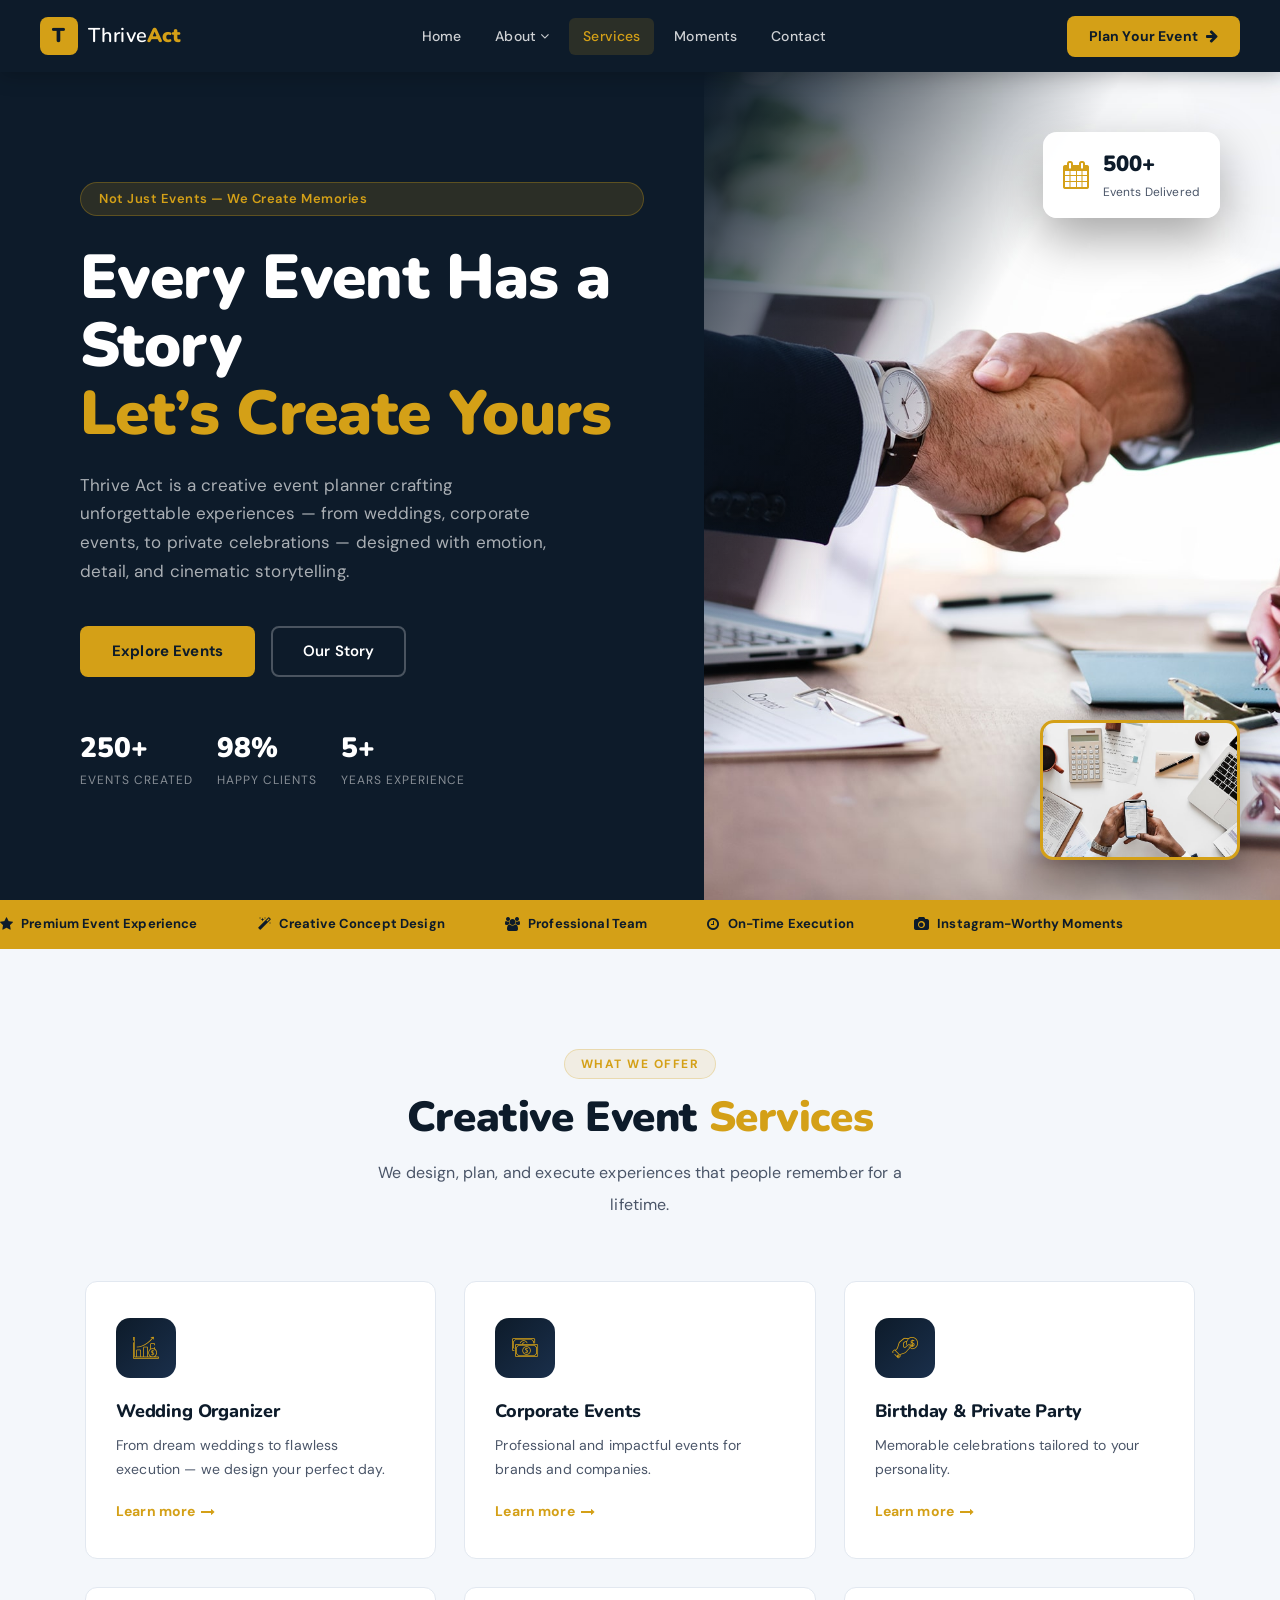
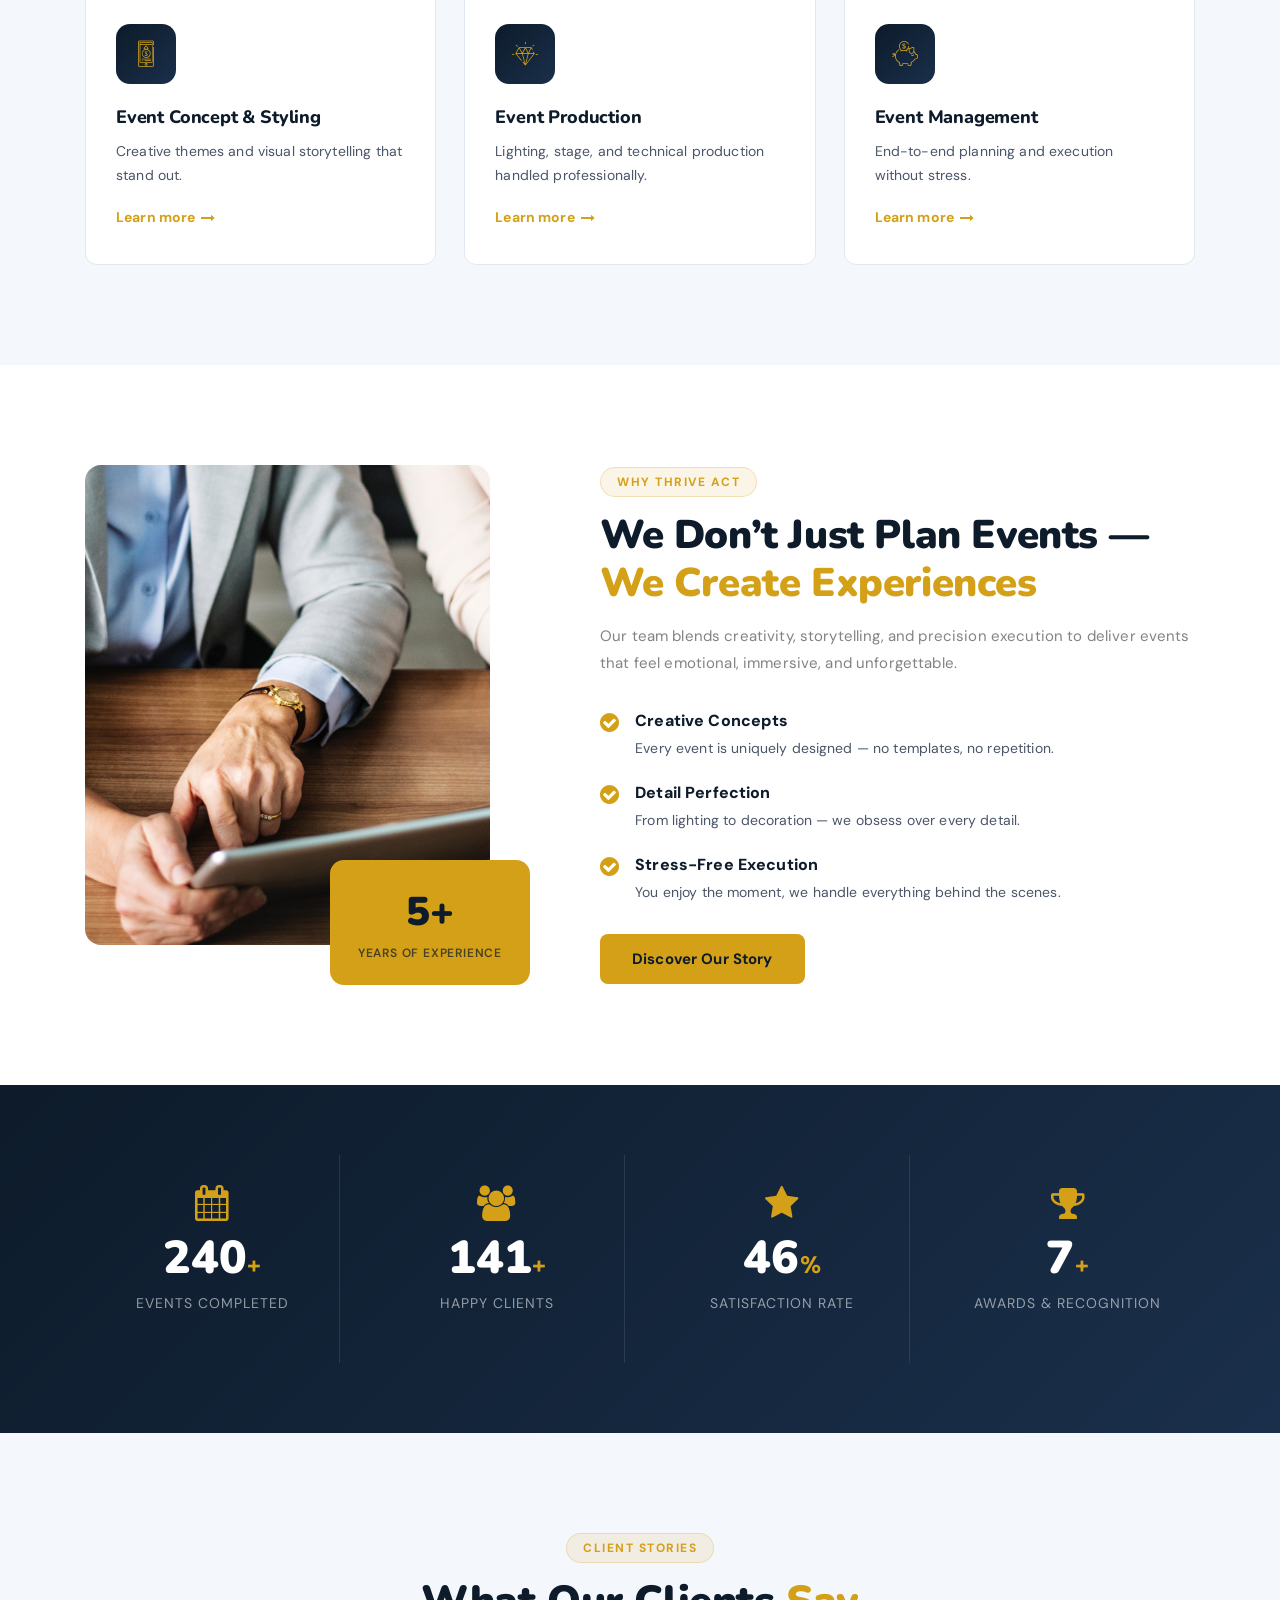
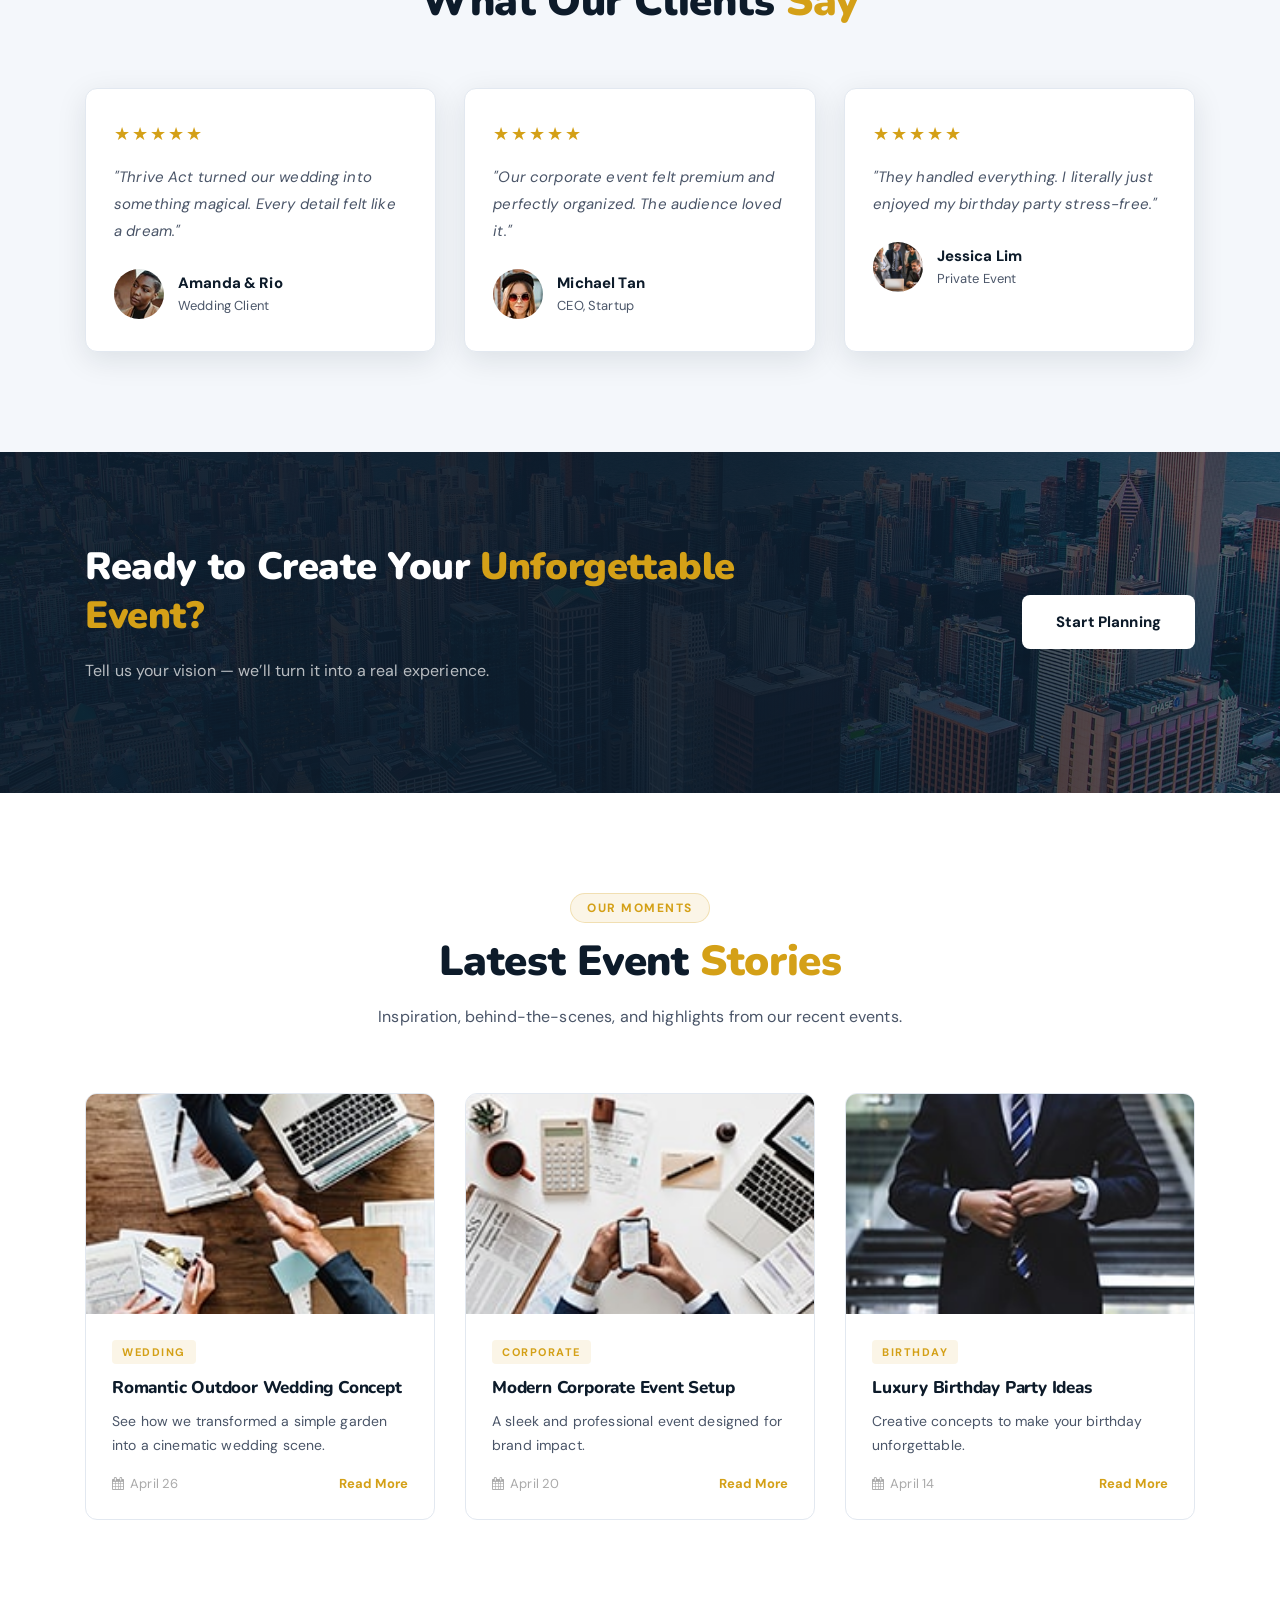
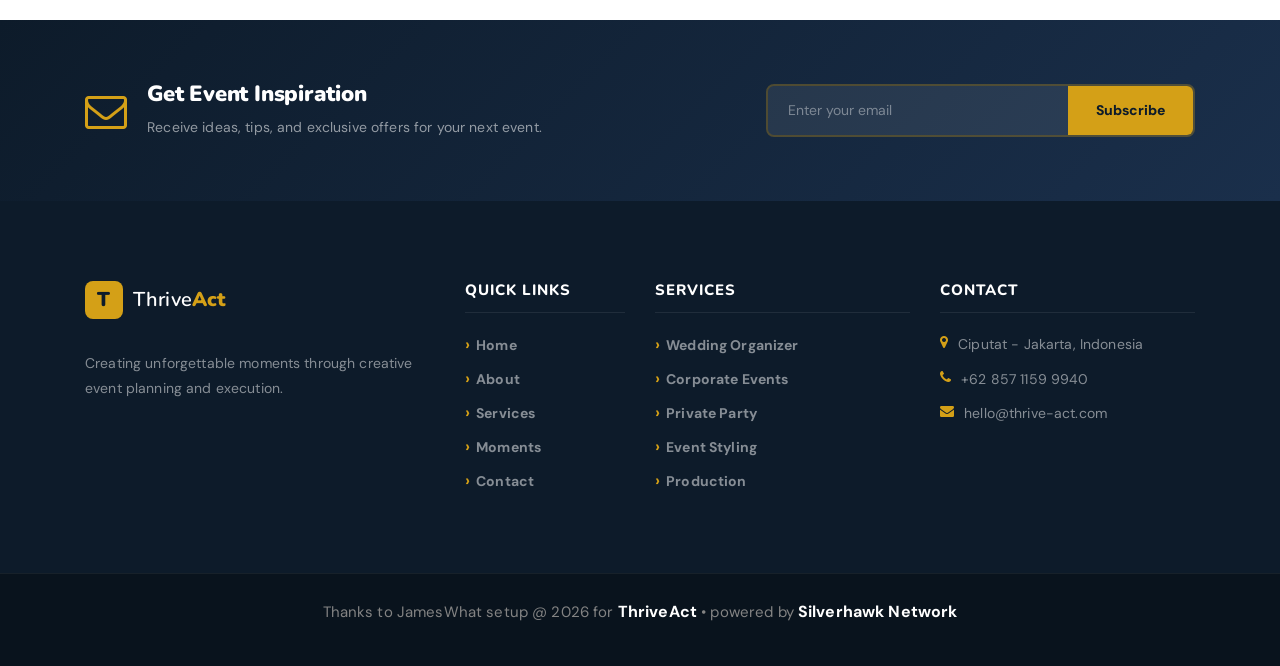
==== commit ca6fee7e: "Add files via upload" ====
--- a/index.html
+++ b/index.html
@@ -32,31 +32,37 @@
       </div>
     </div>
 
-    <!-- NAVBAR -->
-
+    <!-- Header -->
     <header class="ve-header" id="ve-sticky">
       <div class="container-fluid ve-nav-wrap">
         <div class="ve-logo">
-          <a href="index.html">
-            <span class="ve-logo-icon">T</span>
-            <span class="ve-logo-text">Thrive<strong>Act</strong></span>
+          <a href="index.html"
+            ><span class="ve-logo-icon">T</span
+            ><span class="ve-logo-text">Thrive<strong>Act</strong></span>
           </a>
         </div>
-
+        <!-- Navbar -->
         <nav class="ve-nav">
           <ul>
-            <li><a href="index.html" class="active">Home</a></li>
-            <li><a href="about.html">About</a></li>
-            <li><a href="services.html">Our Events</a></li>
+            <li><a href="index.html">Home</a></li>
+            <li class="has-drop">
+              <a href="about.html">About <i class="fa fa-angle-down"></i></a>
+              <ul class="ve-dropdown">
+                <li><a href="about.html">About Us</a></li>
+                <li><a href="services.html">Our Events</a></li>
+                <li><a href="elements.html">UI Elements</a></li>
+              </ul>
+            </li>
+            <li><a href="services.html" class="active">Services</a></li>
             <li><a href="post.html">Moments</a></li>
             <li><a href="contact.html">Contact</a></li>
           </ul>
         </nav>
-
         <div class="ve-nav-cta">
-          <a href="contact.html" class="ve-cta-btn">Plan Your Event</a>
-        </div>
-
+          <a href="contact.html" class="ve-cta-btn"
+            >Plan Your Event <i class="fa fa-arrow-right"></i>
+          </a>
+        </div>
         <button class="ve-toggler" id="ve-toggle">
           <span></span><span></span><span></span>
         </button>
@@ -519,7 +525,6 @@
     </section>
 
     <!-- FOOTER -->
-
     <footer class="ve-footer">
       <div class="container">
         <div class="row">
@@ -561,9 +566,11 @@
           <div class="col-12 col-sm-6 col-lg-3 mb-50">
             <h5 class="ve-footer-title">Contact</h5>
             <ul class="ve-footer-contact">
-              <li><i class="fa fa-map-marker"></i> Palembang, Indonesia</li>
-              <li><i class="fa fa-phone"></i> +62 812 0000 0000</li>
-              <li><i class="fa fa-envelope"></i> hello@thriveact.com</li>
+              <li>
+                <i class="fa fa-map-marker"></i> Ciputat - Jakarta, Indonesia
+              </li>
+              <li><i class="fa fa-phone"></i> +62 857 1159 9940</li>
+              <li><i class="fa fa-envelope"></i> hello@thrive-act.com</li>
             </ul>
           </div>
         </div>
@@ -572,40 +579,32 @@
       <div class="ve-footer-bottom">
         <div class="container text-center">
           <p>
-            Special thanks to
-            Rabina. Setup @<script>
+            Thanks to JamesWhat setup @
+            <script>
               document.write(new Date().getFullYear());
-            </script> for
-            <a
-              href="https://thrive-act.com"
-              class="text-white"
-              target="_blank"
-              >ThriveAct</a
-            >
+            </script>
+            for
+            <a href="https://thrive-act.com" class="text-white" target="_blank"
+              >ThriveAct
+            </a>
             • powered by
             <a
               href="https://silverhawk.web.id"
               class="text-white"
               target="_blank"
-              >Silverhawk Network</a
-            >
+              >Silverhawk Network
+            </a>
           </p>
         </div>
       </div>
     </footer>
 
     <!-- SCRIPTS -->
-
     <script src="js/jquery/jquery-2.2.4.min.js"></script>
-
     <script src="js/bootstrap/popper.min.js"></script>
-
     <script src="js/bootstrap/bootstrap.min.js"></script>
-
     <script src="js/plugins/plugins.js"></script>
-
     <script src="js/active.js"></script>
-
     <script src="js/vaultedge.js"></script>
   </body>
 </html>
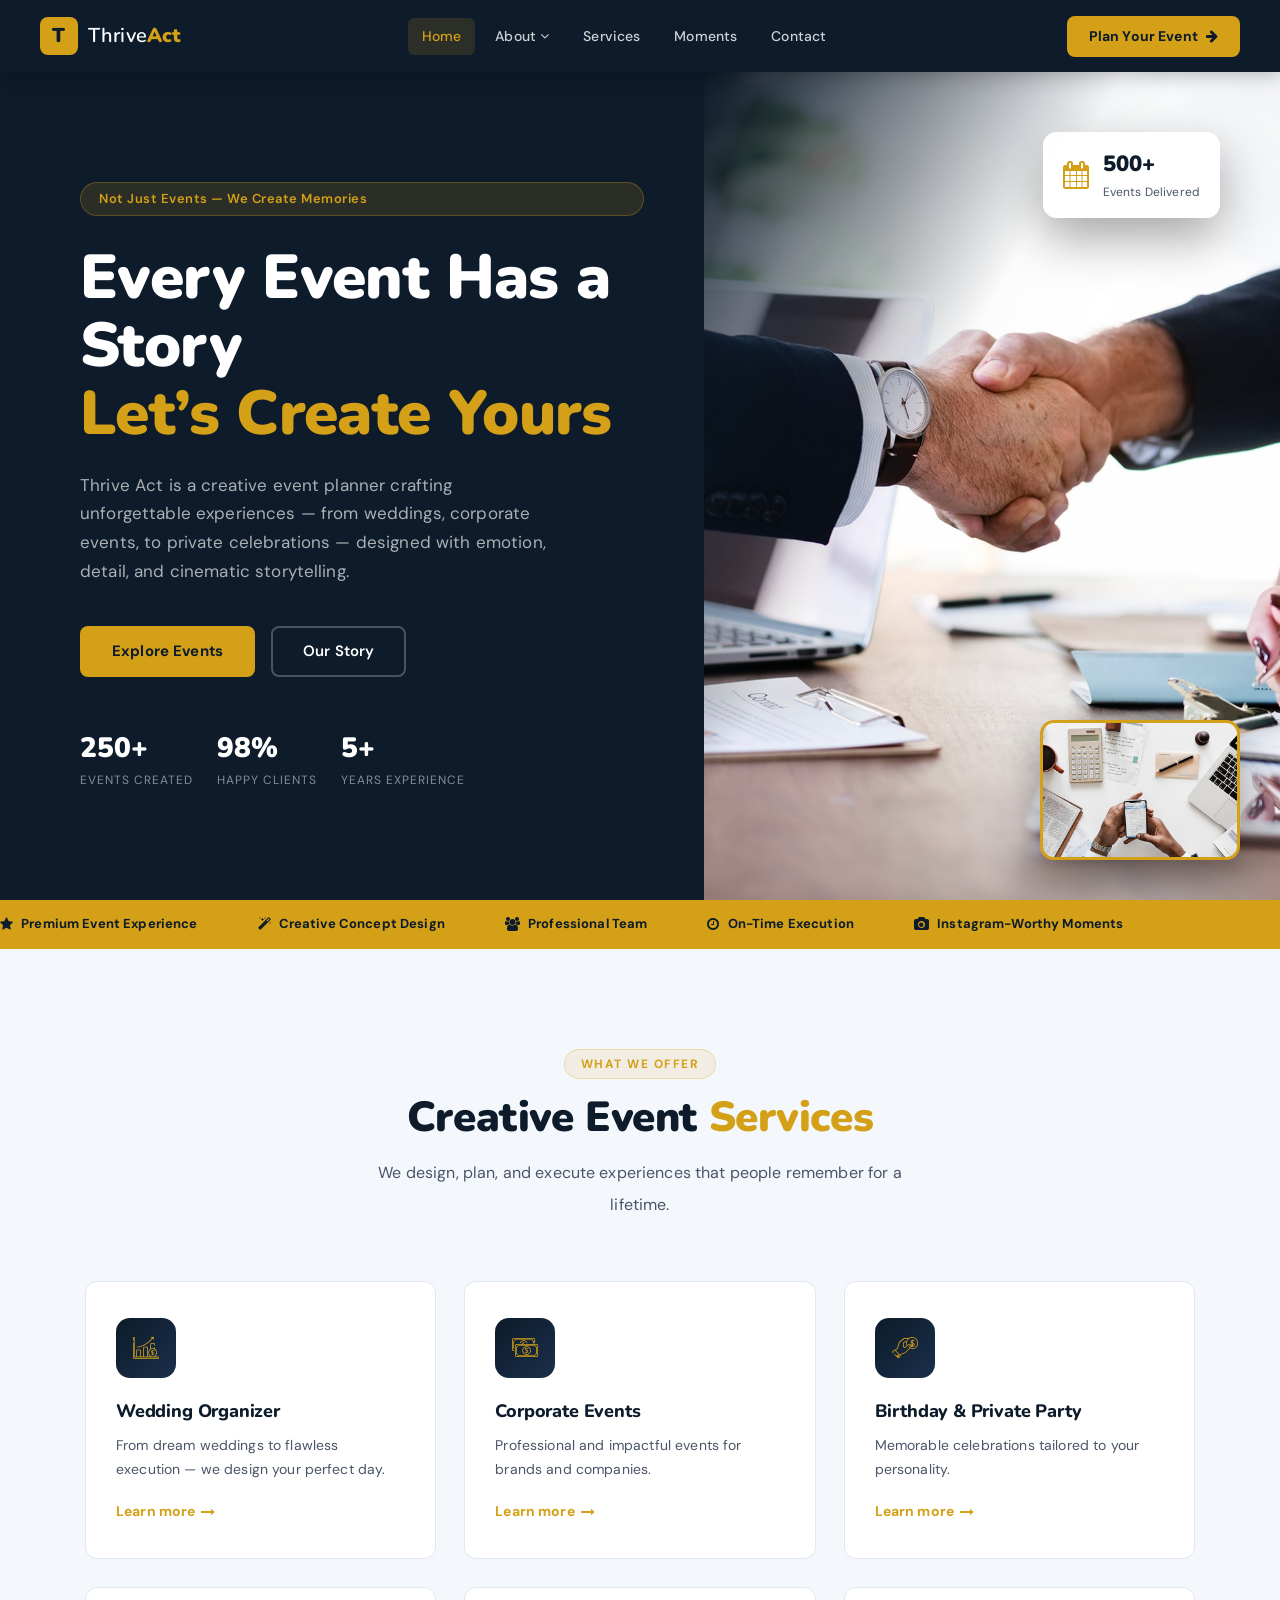
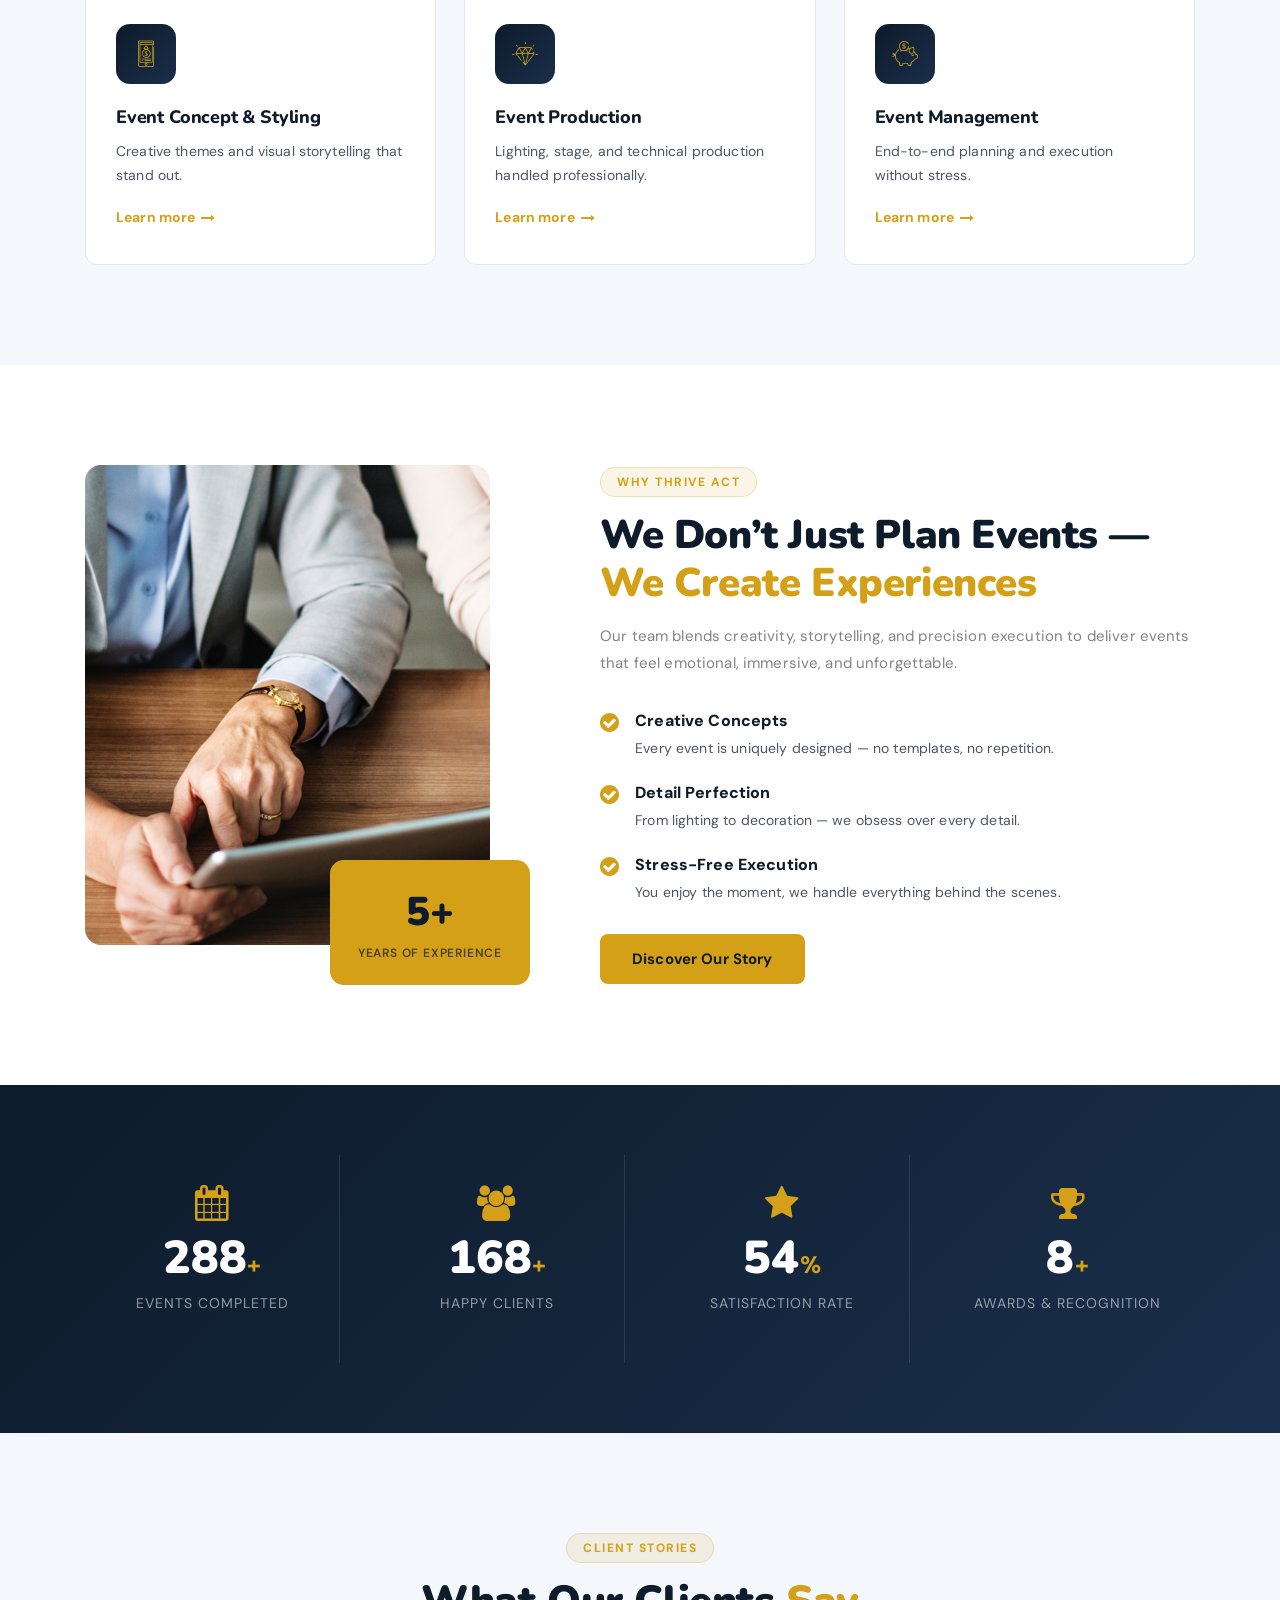
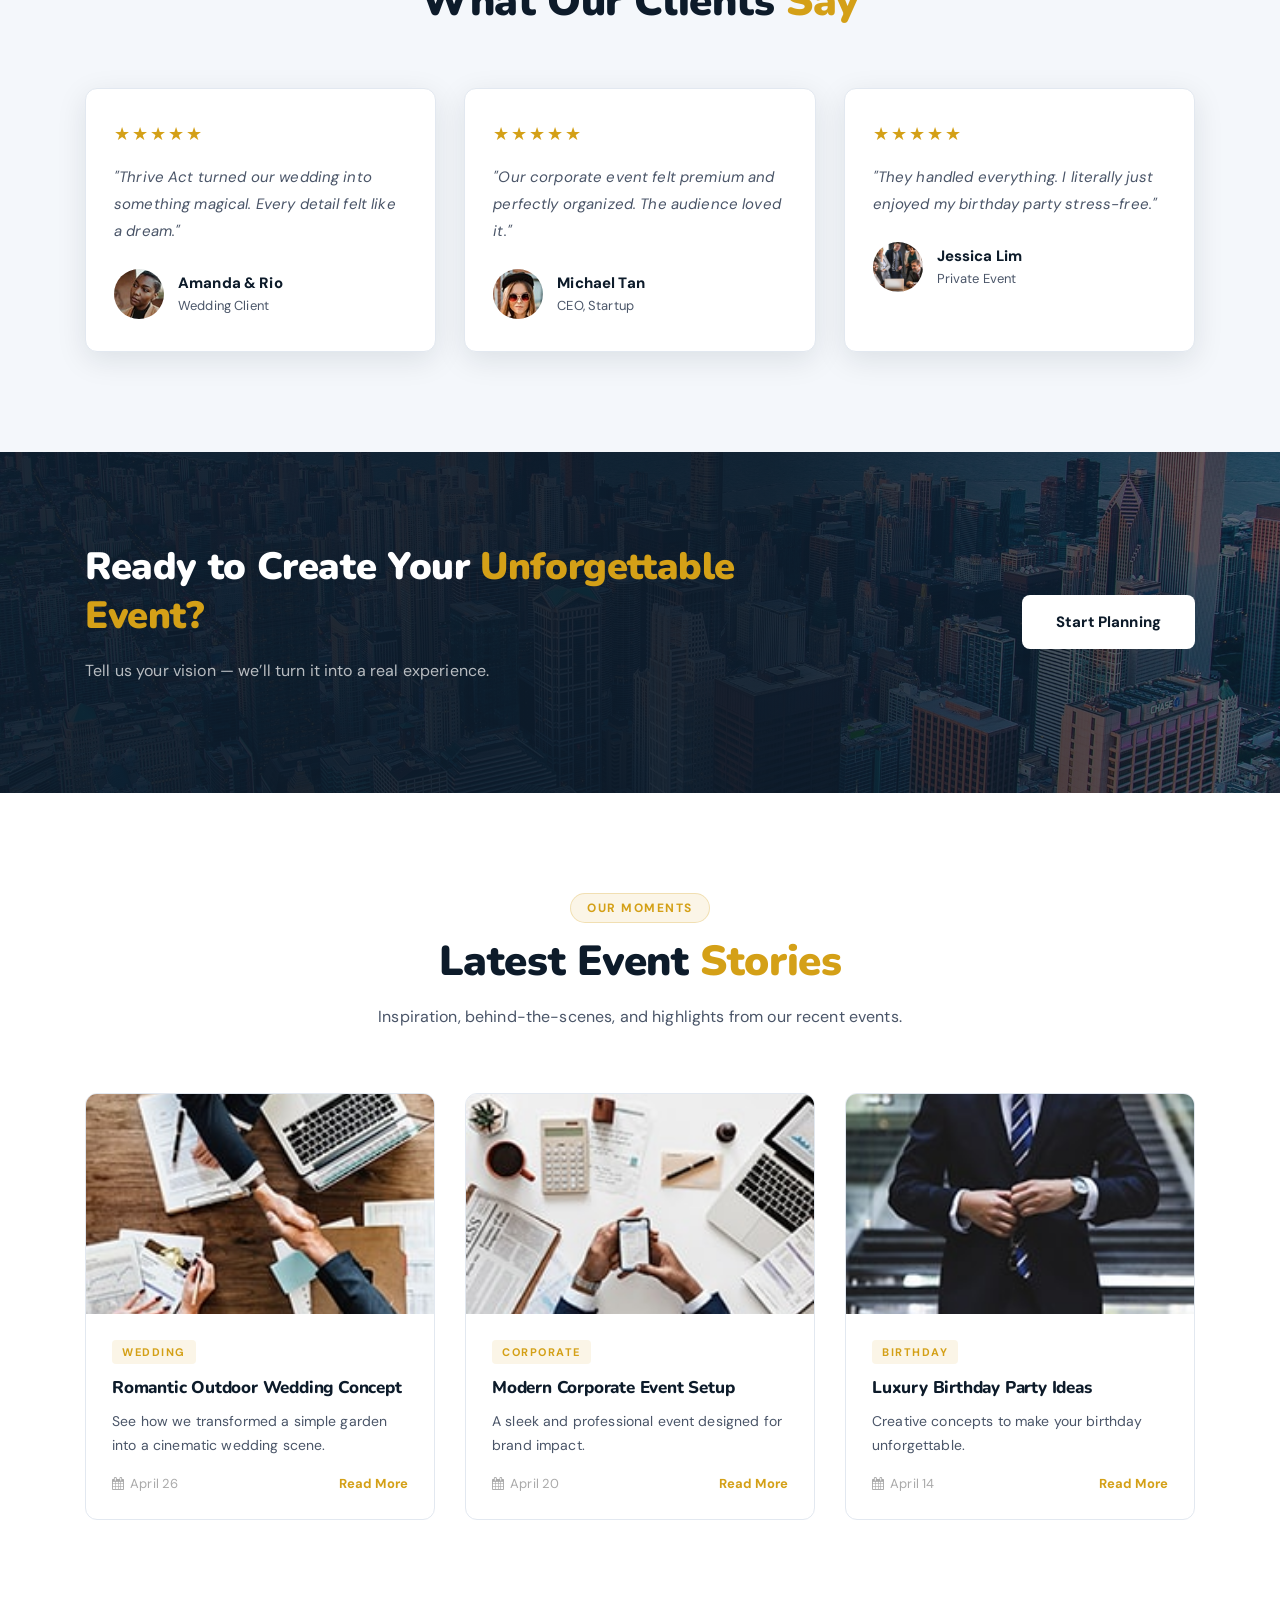
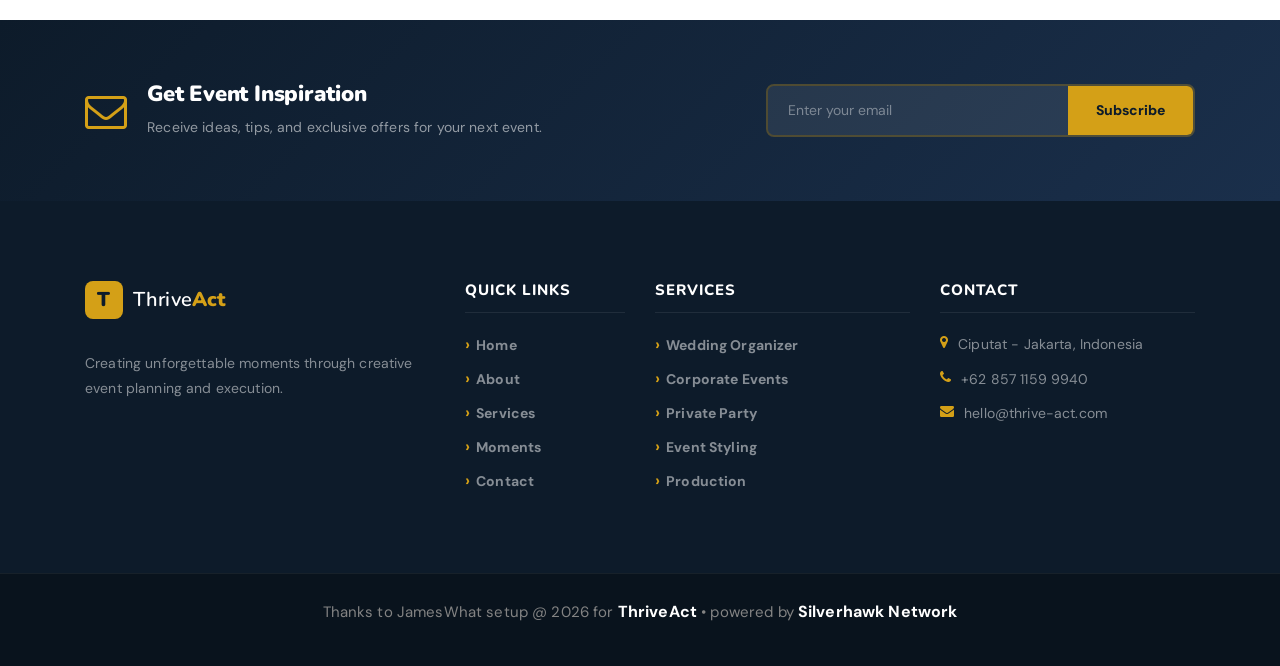
==== commit 7e6c8f4d: "Add files via upload" ====
--- a/index.html
+++ b/index.html
@@ -44,7 +44,7 @@
         <!-- Navbar -->
         <nav class="ve-nav">
           <ul>
-            <li><a href="index.html">Home</a></li>
+            <li><a href="index.html" class="active">Home</a></li>
             <li class="has-drop">
               <a href="about.html">About <i class="fa fa-angle-down"></i></a>
               <ul class="ve-dropdown">
@@ -53,7 +53,7 @@
                 <li><a href="elements.html">UI Elements</a></li>
               </ul>
             </li>
-            <li><a href="services.html" class="active">Services</a></li>
+            <li><a href="services.html">Services</a></li>
             <li><a href="post.html">Moments</a></li>
             <li><a href="contact.html">Contact</a></li>
           </ul>
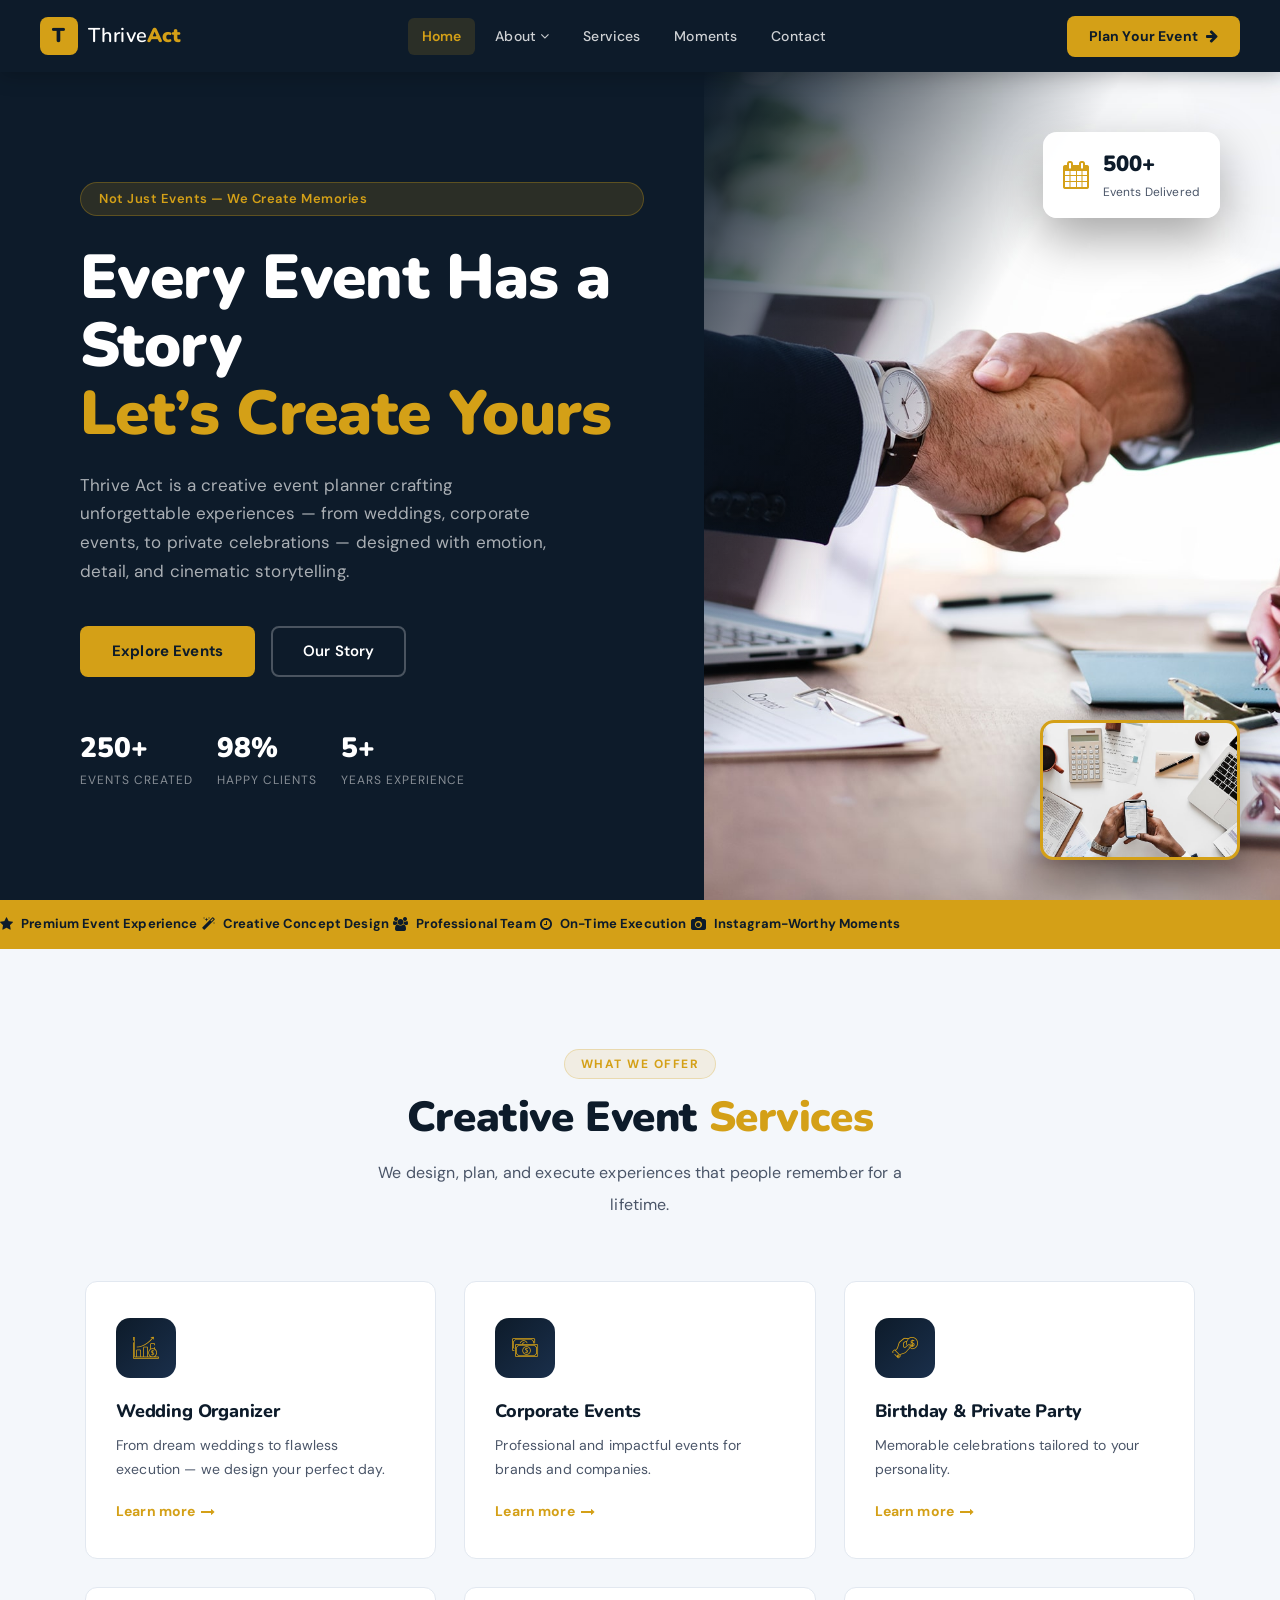
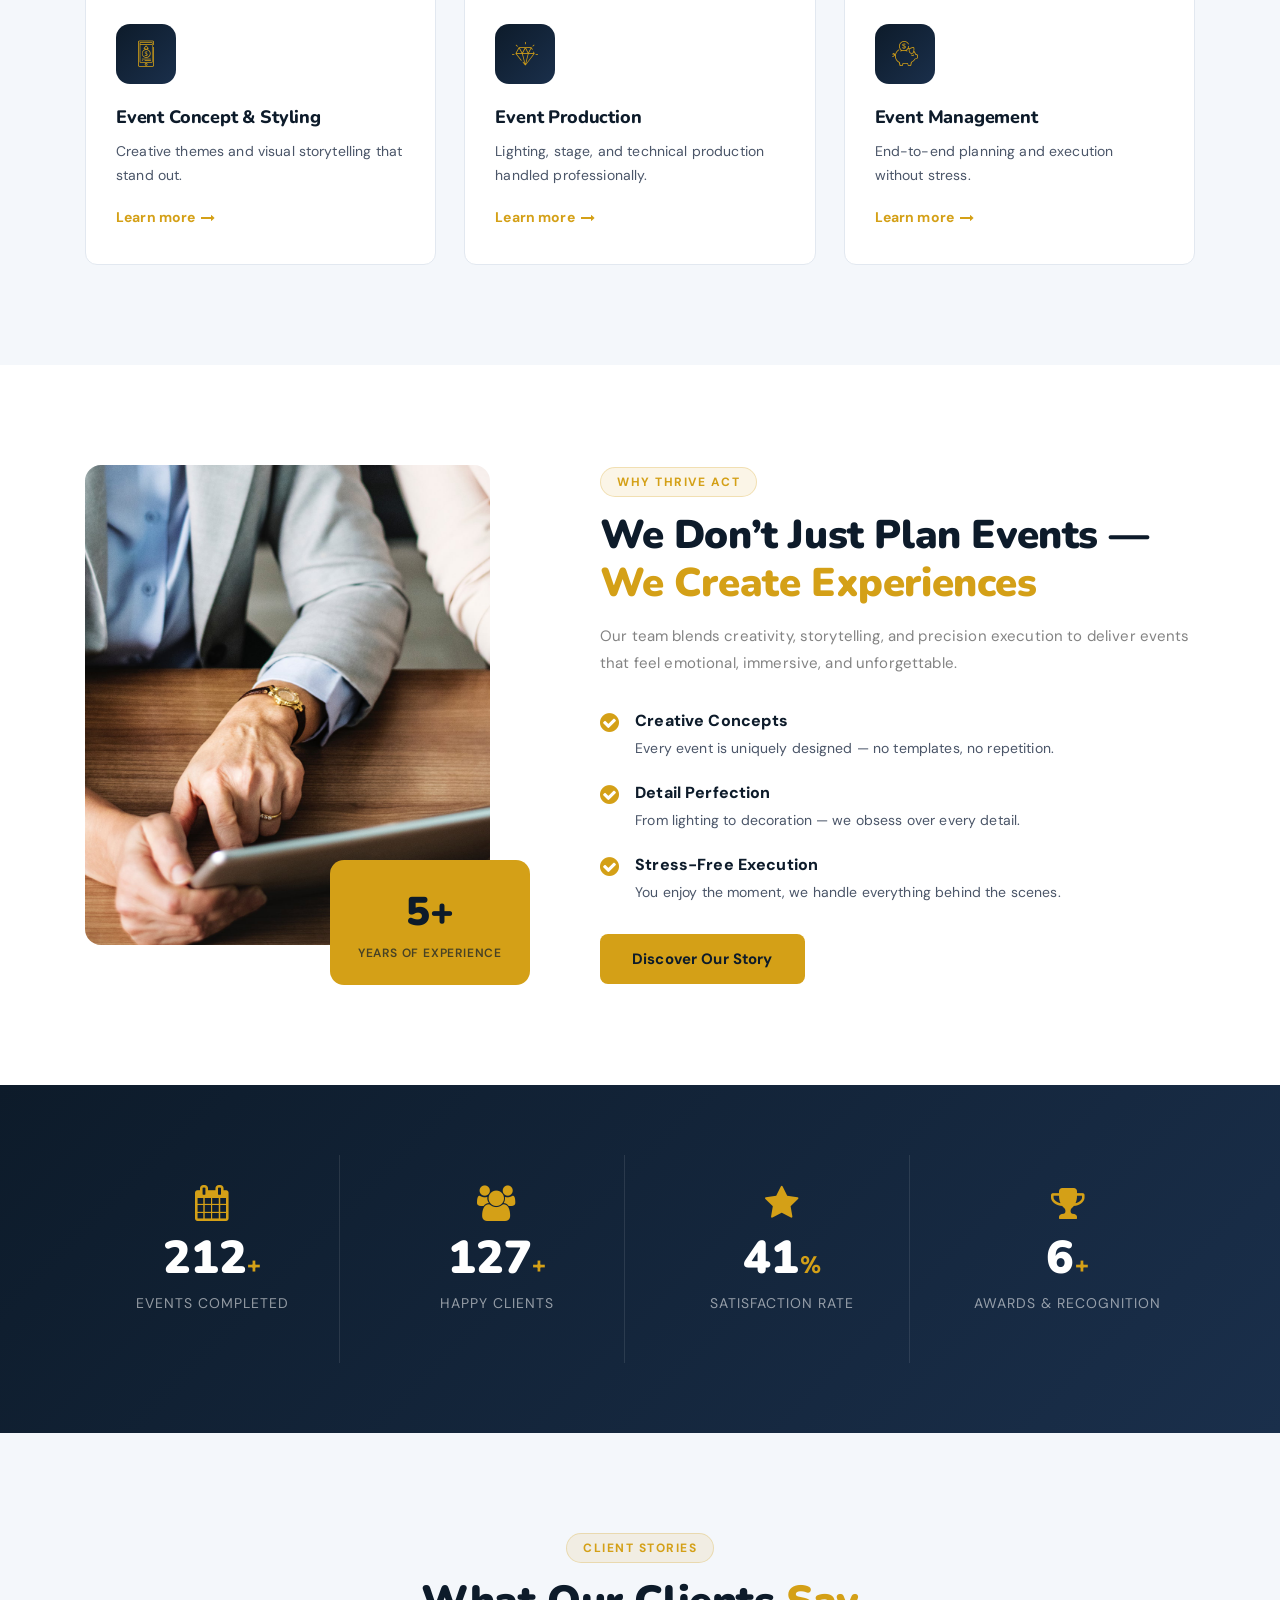
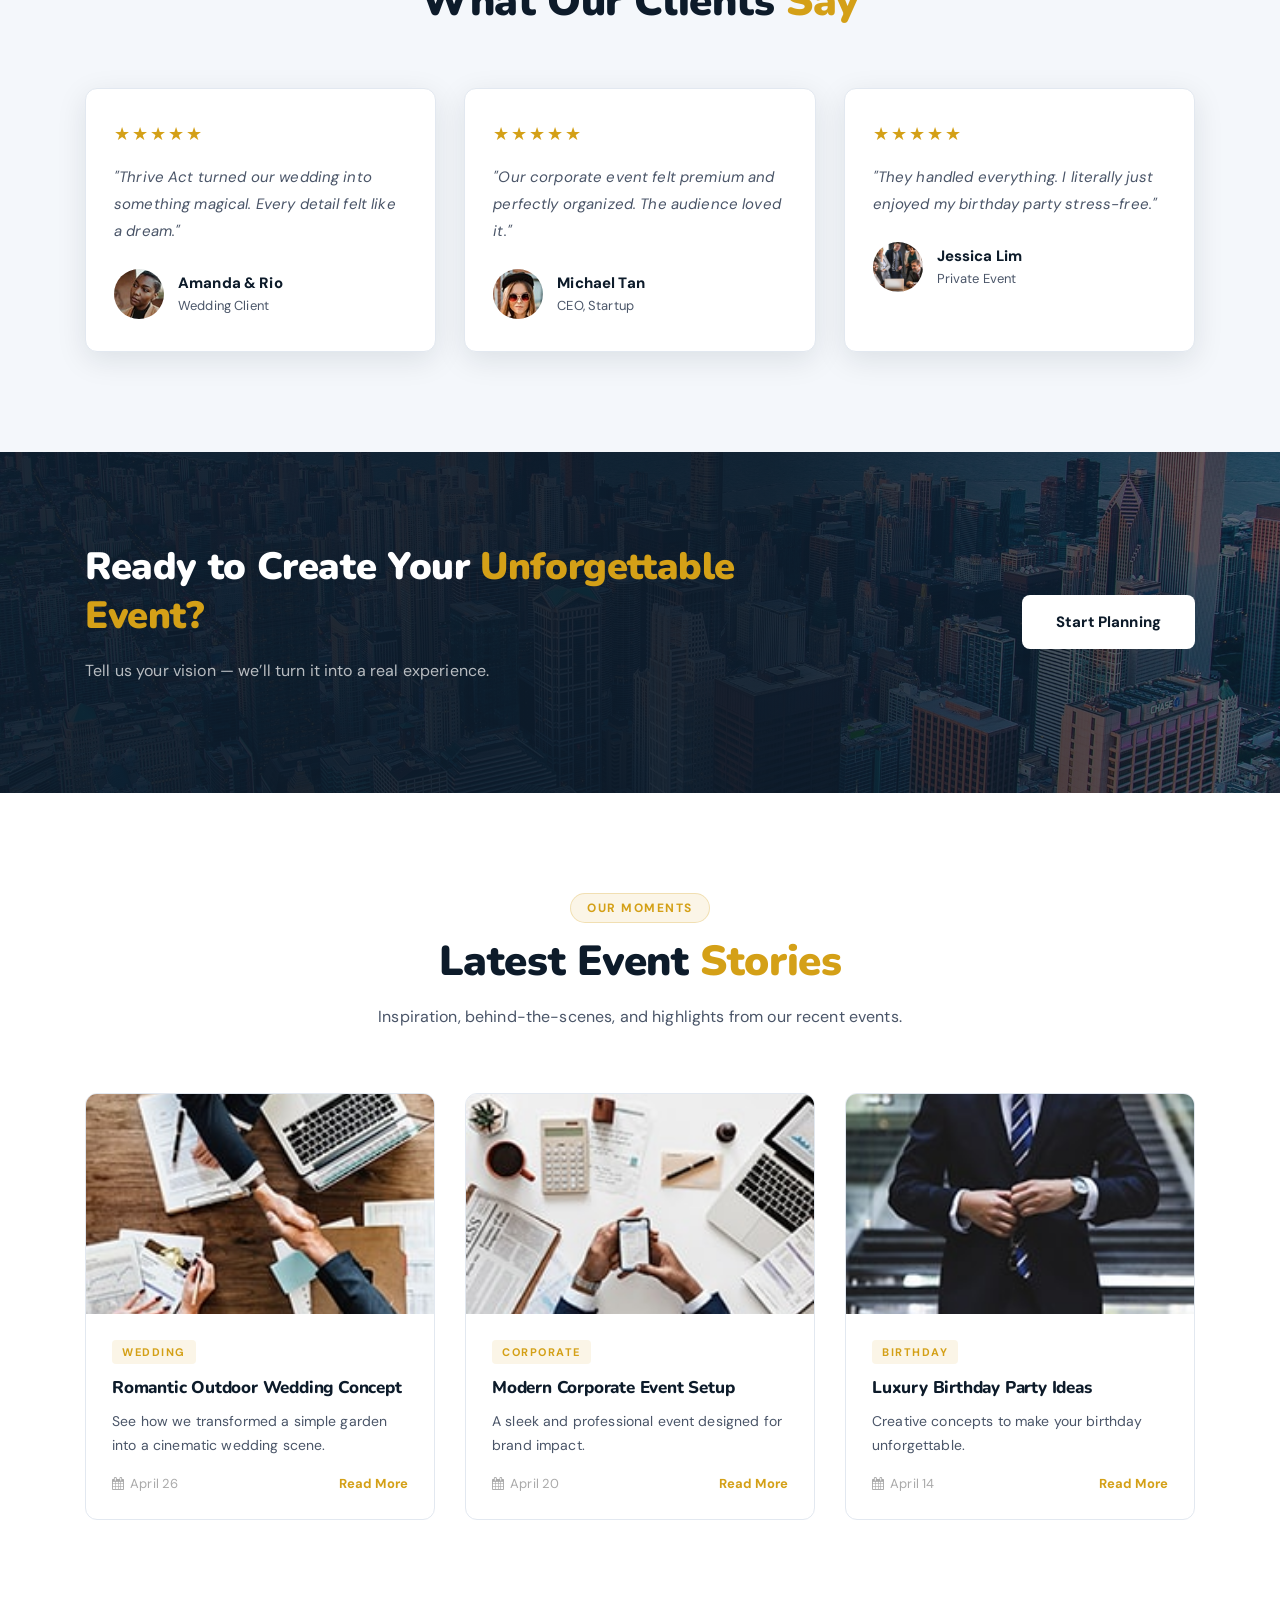
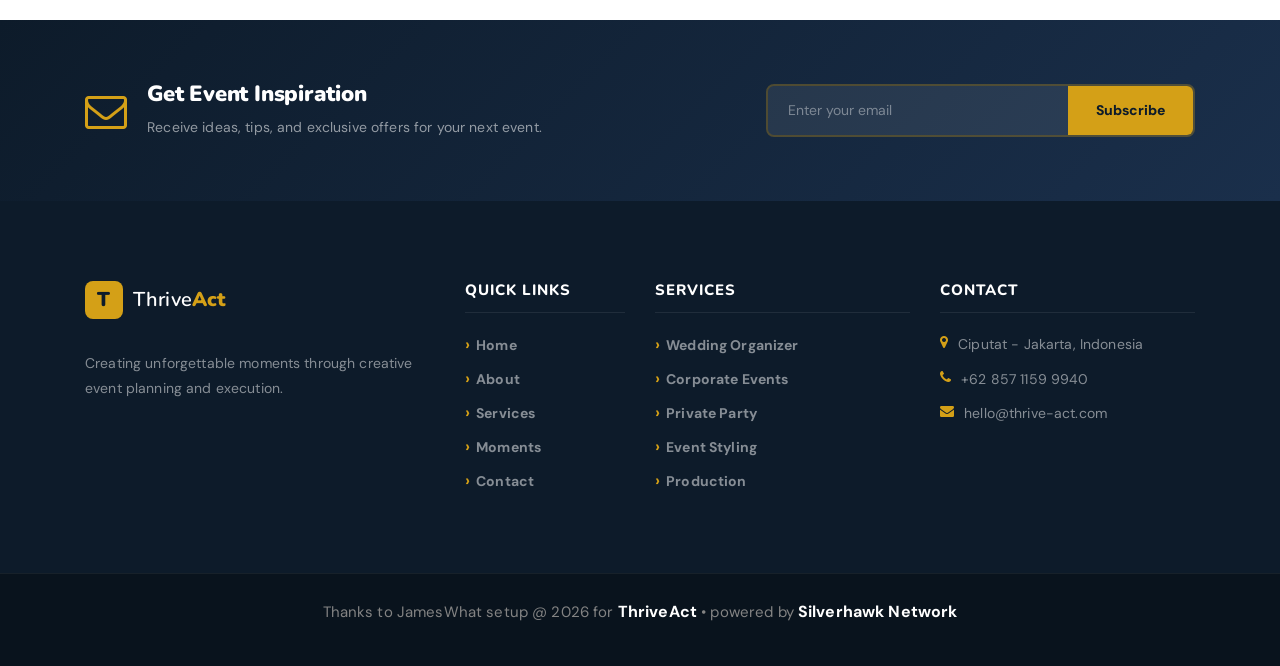
==== commit a912bac1: "Add files via upload" ====
--- a/index.html
+++ b/index.html
@@ -22,7 +22,6 @@
 
   <body>
     <!-- Preloader -->
-
     <div class="preloader d-flex align-items-center justify-content-center">
       <div class="lds-ellipsis">
         <div></div>
@@ -35,10 +34,11 @@
     <!-- Header -->
     <header class="ve-header" id="ve-sticky">
       <div class="container-fluid ve-nav-wrap">
+        <!-- Logo -->
         <div class="ve-logo">
-          <a href="index.html"
-            ><span class="ve-logo-icon">T</span
-            ><span class="ve-logo-text">Thrive<strong>Act</strong></span>
+          <a href="index.html">
+            <span class="ve-logo-icon">T</span>
+            <span class="ve-logo-text">Thrive<strong>Act</strong></span>
           </a>
         </div>
         <!-- Navbar -->
@@ -58,14 +58,28 @@
             <li><a href="contact.html">Contact</a></li>
           </ul>
         </nav>
+        <!-- CTA -->
         <div class="ve-nav-cta">
           <a href="contact.html" class="ve-cta-btn"
             >Plan Your Event <i class="fa fa-arrow-right"></i>
           </a>
         </div>
+
+        <!-- Mobile Toggle -->
         <button class="ve-toggler" id="ve-toggle">
           <span></span><span></span><span></span>
         </button>
+      </div>
+
+      <!-- Mobile Menu -->
+      <div class="ve-mobile-menu" id="ve-mobile-menu">
+        <ul>
+          <li><a href="index.html" class="active">Home</a></li>
+          <li><a href="about.html">About</a></li>
+          <li><a href="services.html">Services</a></li>
+          <li><a href="post.html">Moments</a></li>
+          <li><a href="contact.html">Contact</a></li>
+        </ul>
       </div>
     </header>
 
@@ -605,6 +619,6 @@
     <script src="js/bootstrap/bootstrap.min.js"></script>
     <script src="js/plugins/plugins.js"></script>
     <script src="js/active.js"></script>
-    <script src="js/vaultedge.js"></script>
+    <script src="js/jw.js"></script>
   </body>
 </html>
--- a/css/custom-override.css
+++ b/css/custom-override.css
@@ -872,3 +872,41 @@
   .ve-nl-form input, .ve-nl-form button { width:100%; border-radius:8px !important; }
   .ve-about-img-2 { display:none; }
 }
+
+.ve-nav ul li a.active {
+  color: var(--ve-gold);
+  font-weight: 600;
+}
+
+.ve-trust-inner {
+  display: inline-block;
+  white-space: nowrap;
+  animation: marquee 20s linear infinite;
+}
+
+@keyframes marquee {
+  0% {
+    transform: translateX(100%);
+  }
+  100% {
+    transform: translateX(-100%);
+  }
+}
+
+.ve-mobile-menu {
+  display: none;
+}
+
+.ve-mobile-menu.active {
+  display: block;
+}
+
+.ve-mobile-menu {
+  max-height: 0;
+  overflow: hidden;
+  transition: 0.3s ease;
+}
+
+.ve-mobile-menu.active {
+  max-height: 500px;
+}
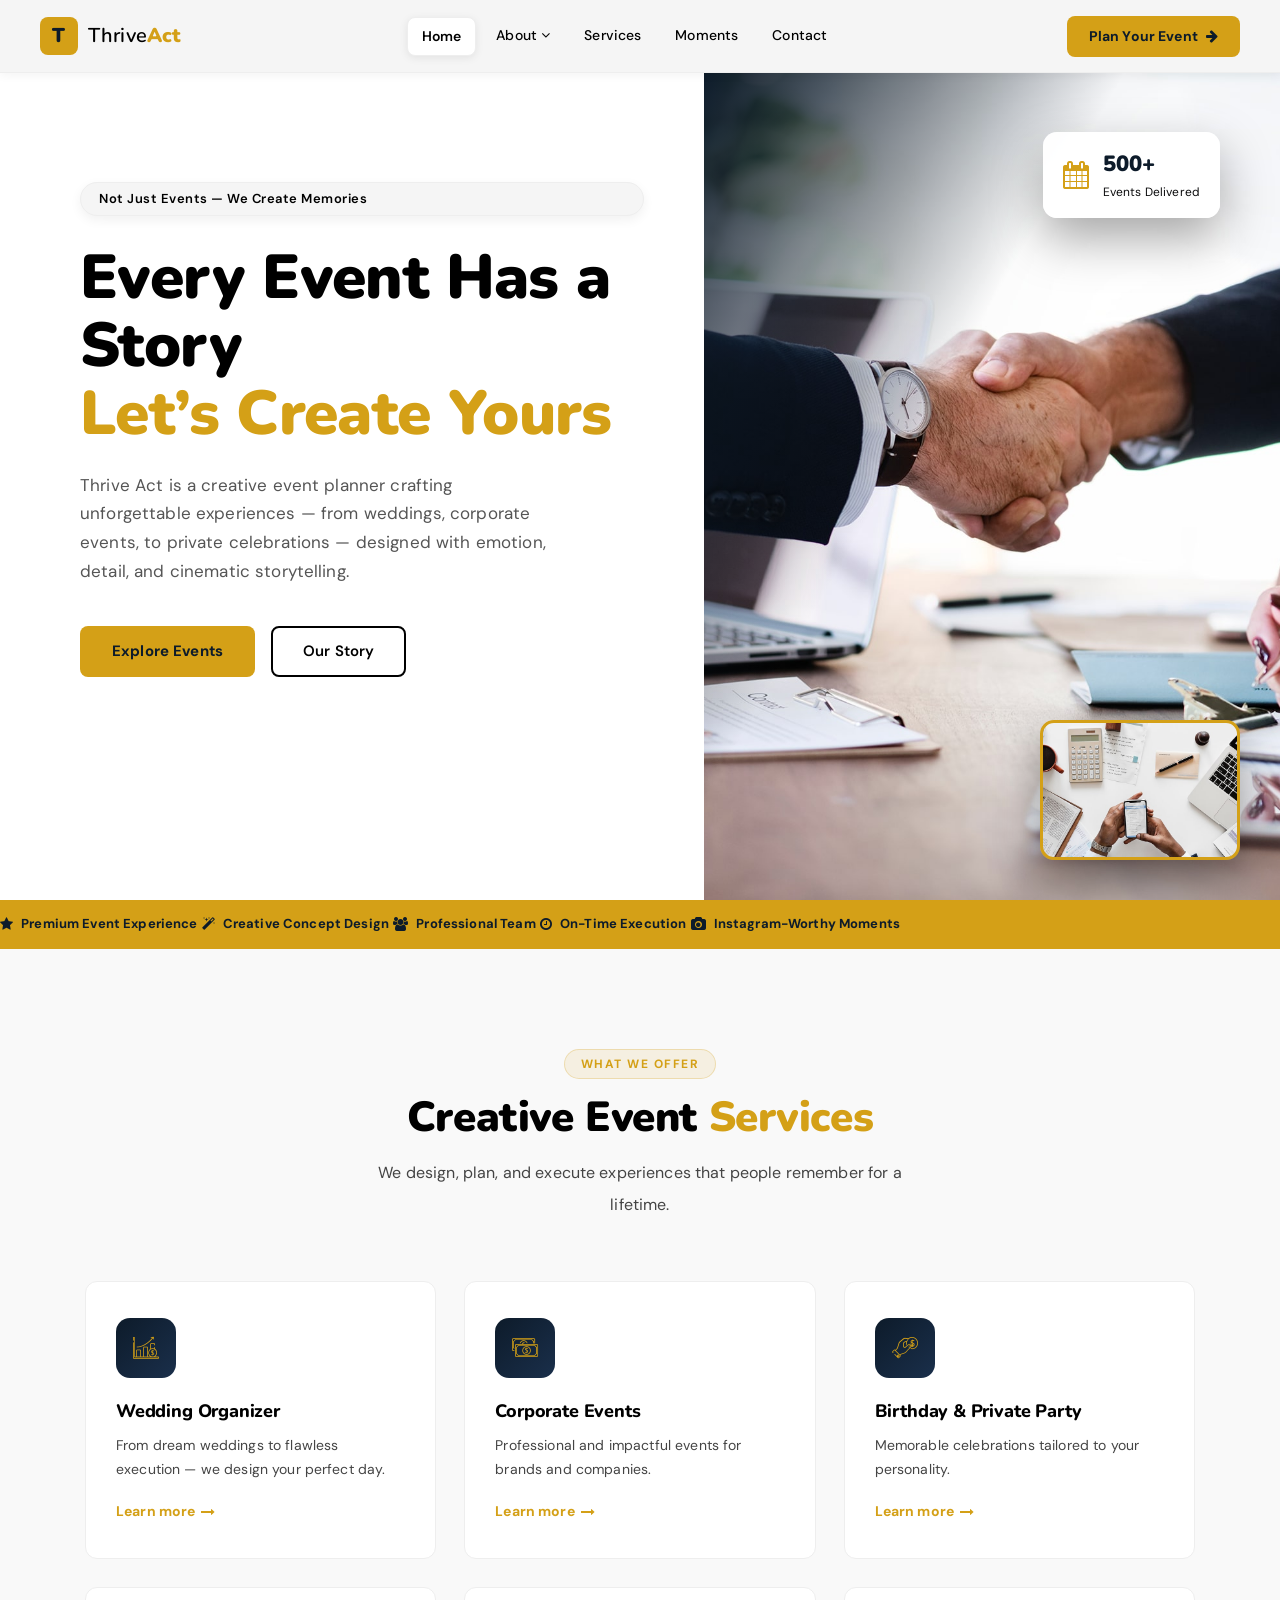
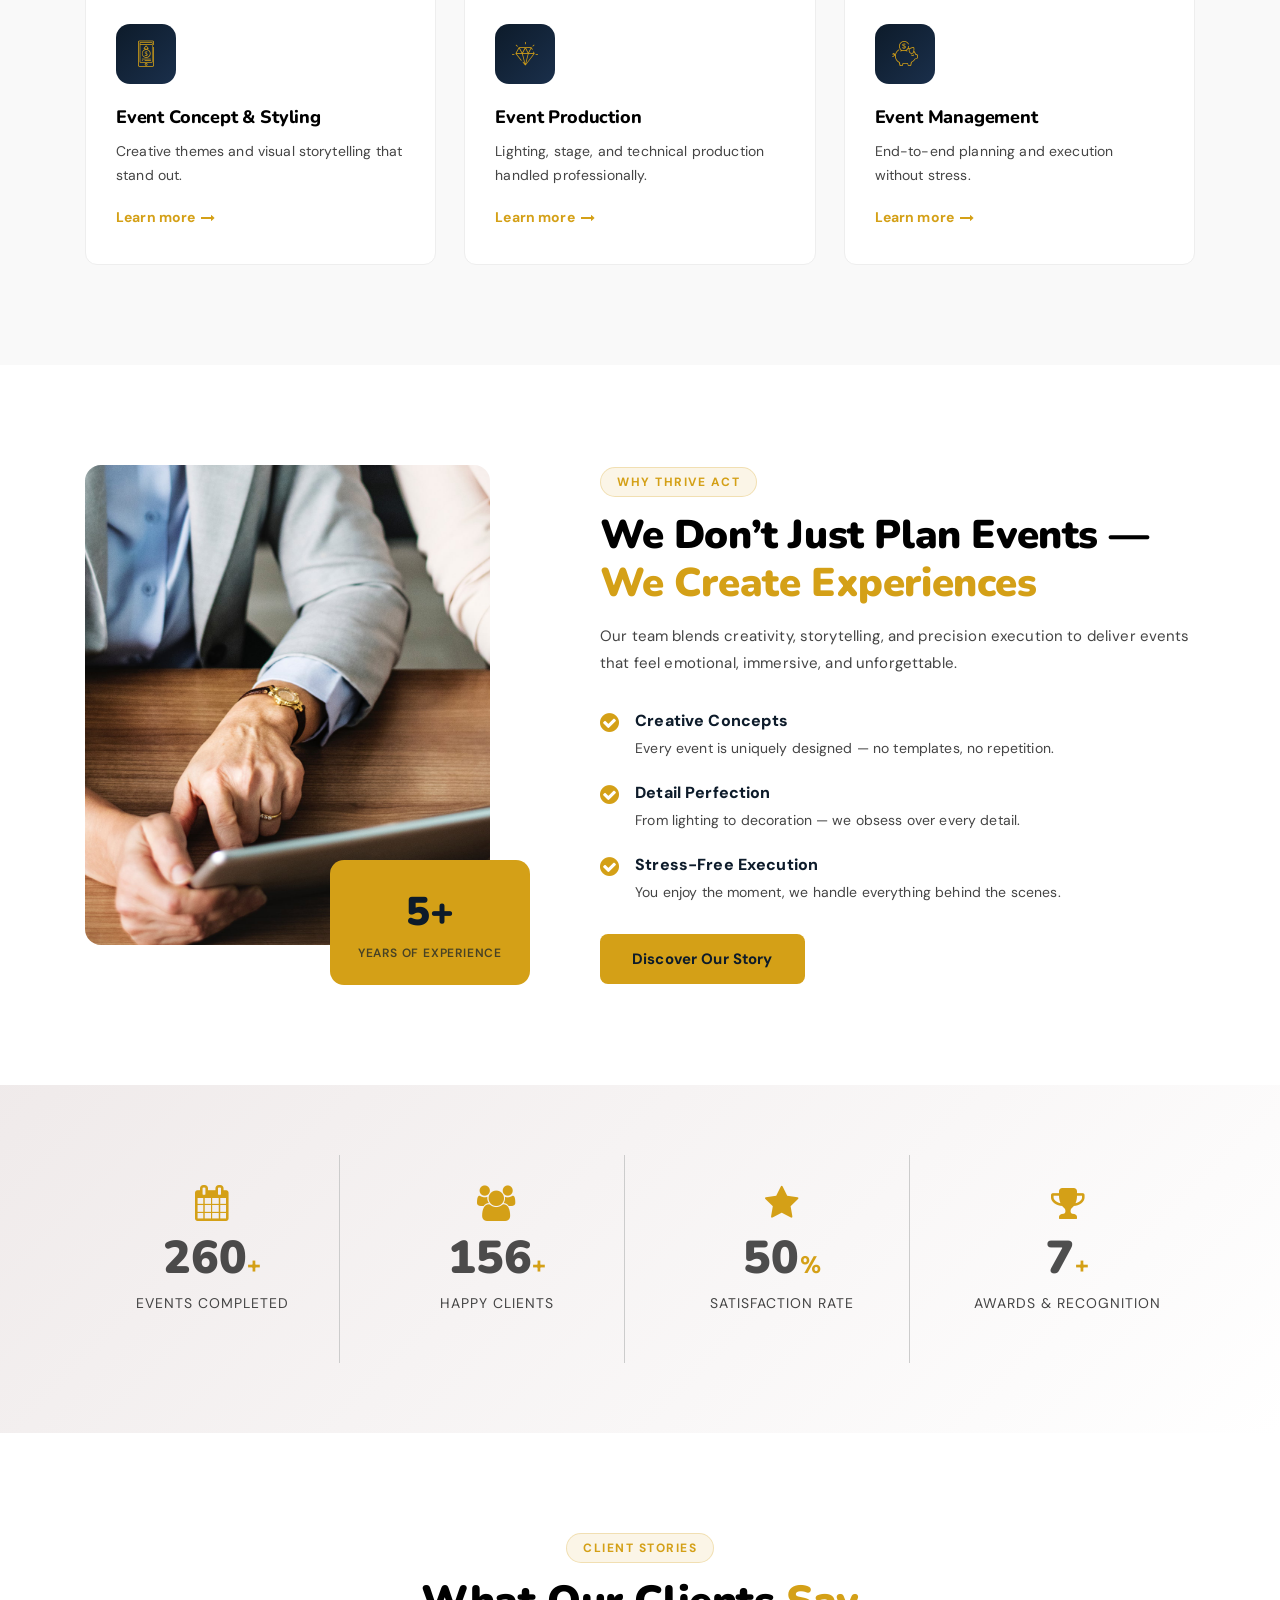
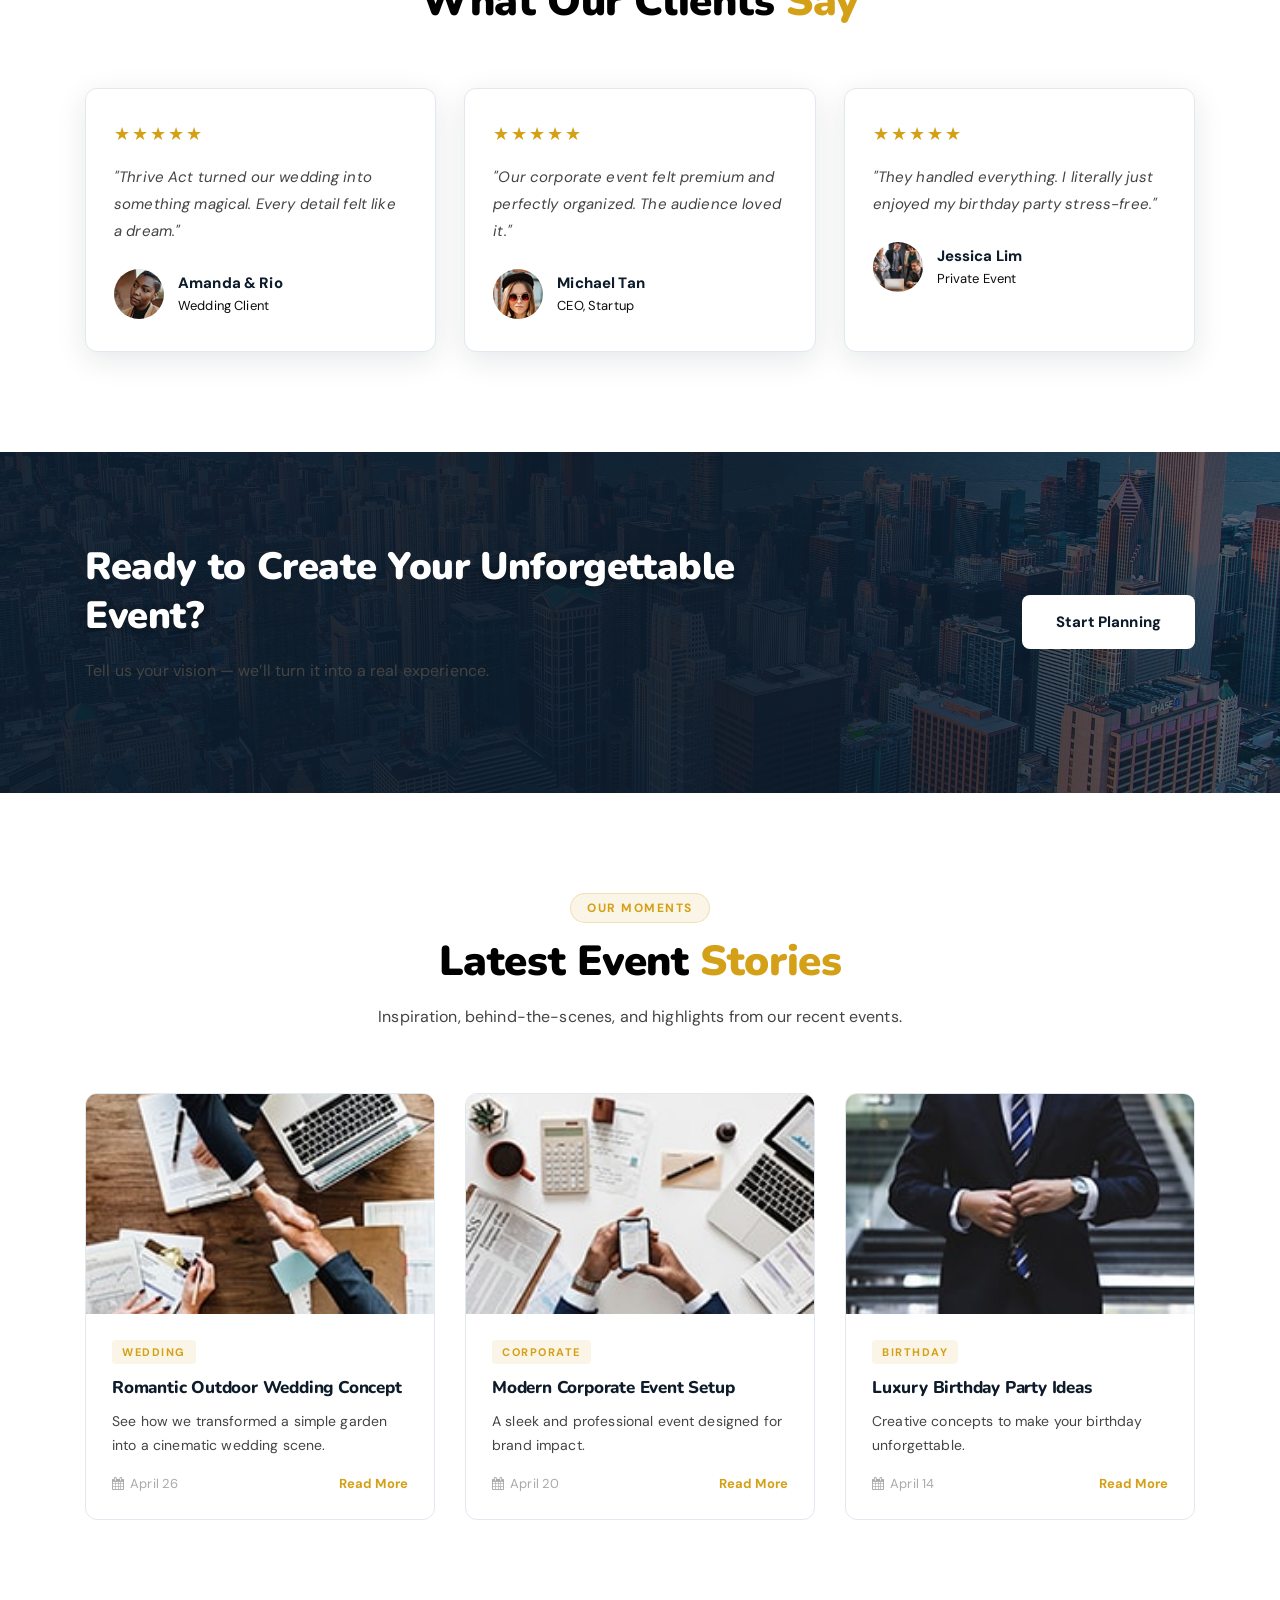
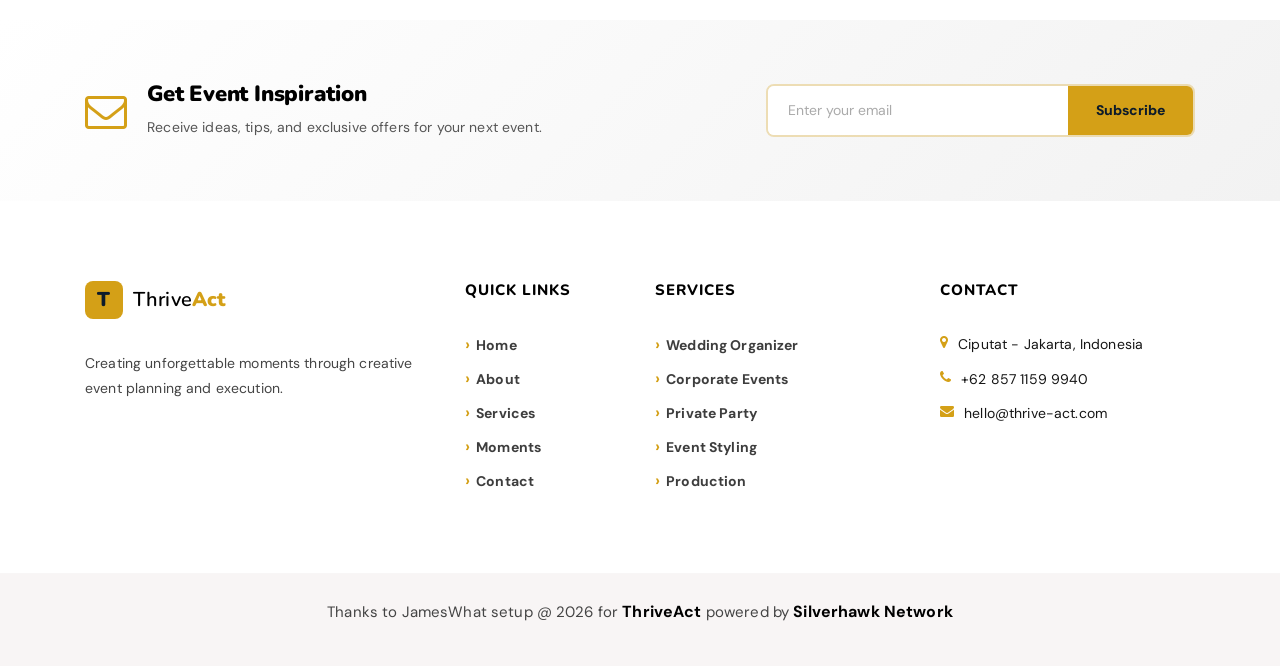
==== commit db2d8bd6: "Add files via upload" ====
--- a/index.html
+++ b/index.html
@@ -321,19 +321,16 @@
             <strong class="counter" data-count="500">0</strong><span>+</span>
             <p>Events Completed</p>
           </div>
-
           <div class="ve-counter-item wow fadeInUp" data-wow-delay="200ms">
             <i class="fa fa-users"></i>
             <strong class="counter" data-count="300">0</strong><span>+</span>
             <p>Happy Clients</p>
           </div>
-
           <div class="ve-counter-item wow fadeInUp" data-wow-delay="300ms">
             <i class="fa fa-star"></i>
             <strong class="counter" data-count="98">0</strong><span>%</span>
             <p>Satisfaction Rate</p>
           </div>
-
           <div class="ve-counter-item wow fadeInUp" data-wow-delay="400ms">
             <i class="fa fa-trophy"></i>
             <strong class="counter" data-count="15">0</strong><span>+</span>
@@ -598,14 +595,9 @@
               document.write(new Date().getFullYear());
             </script>
             for
-            <a href="https://thrive-act.com" class="text-white" target="_blank"
-              >ThriveAct
-            </a>
-            • powered by
-            <a
-              href="https://silverhawk.web.id"
-              class="text-white"
-              target="_blank"
+            <a href="https://thrive-act.com" target="_blank">ThriveAct </a>
+            powered by
+            <a href="https://silverhawk.web.id" target="_blank"
               >Silverhawk Network
             </a>
           </p>
--- a/css/custom-override.css
+++ b/css/custom-override.css
@@ -8,37 +8,51 @@
 
 /* ---- CSS VARIABLES ---- */
 :root {
-  --ve-dark:     #0d1b2a;
-  --ve-dark2:    #162032;
-  --ve-navy:     #1a2f4b;
-  --ve-gold:     #d4a017;
-  --ve-gold2:    #e8b84b;
-  --ve-light:    #f4f7fb;
-  --ve-white:    #ffffff;
-  --ve-text:     #4a5568;
-  --ve-border:   #e2e8f0;
-  --ve-radius:   12px;
-  --ve-shadow:   0 8px 30px rgba(13,27,42,0.10);
-  --ve-trans:    all 0.3s ease;
+  --ve-grey: hwb(0 64% 27% / 0.226);
+  --ve-dark: #0d1b2a;
+  --ve-dark2: #162032;
+  --ve-navy: #1a2f4b;
+  --ve-gold: #d4a017;
+  --ve-gold2: #e8b84b;
+  --ve-light: #f4f7fb;
+  --ve-white: #ffffff;
+  --ve-text: #0b0b0c;
+  --ve-border: #e2e8f0;
+  --ve-radius: 12px;
+  --ve-shadow: 0 8px 30px rgba(13, 27, 42, 0.1);
+  --ve-trans: all 0.3s ease;
 }
 
 /* ---- RESET BODY FONTS ---- */
-body { font-family: 'DM Sans', sans-serif; color: var(--ve-text); }
-h1,h2,h3,h4,h5,h6 { font-family: 'Nunito', sans-serif; color: var(--ve-dark); }
+body {
+  font-family: "DM Sans", sans-serif;
+  color: var(--ve-text);
+}
+h1,
+h2,
+h3,
+h4,
+h5,
+h6 {
+  font-family: "Nunito", sans-serif;
+  color: var(--ve-dark);
+}
 
 /* ============================================================
    NAVBAR
    ============================================================ */
 .ve-header {
   position: fixed;
-  top: 0; left: 0; right: 0;
+  top: 0;
+  left: 0;
+  right: 0;
   z-index: 9999;
   background: var(--ve-dark);
-  box-shadow: 0 2px 20px rgba(0,0,0,0.25);
+  box-shadow: 0 2px 20px rgba(0, 0, 0, 0.25);
   transition: var(--ve-trans);
 }
 .ve-header.scrolled {
-  background: rgba(13,27,42,0.97);
+  background: rgba(13, 27, 42, 0.97);
   backdrop-filter: blur(10px);
 }
 .ve-nav-wrap {
@@ -49,601 +63,2121 @@
   height: 72px;
 }
 /* Logo */
-.ve-logo a { display:flex; align-items:center; gap:10px; text-decoration:none; }
+.ve-logo a {
+  display: flex;
+  align-items: center;
+  gap: 10px;
+  text-decoration: none;
+}
 .ve-logo-icon {
-  width:38px; height:38px;
+  width: 38px;
+  height: 38px;
   background: var(--ve-gold);
   color: var(--ve-dark);
   border-radius: 8px;
-  display:flex; align-items:center; justify-content:center;
-  font-family:'Nunito',sans-serif; font-weight:900; font-size:20px;
-}
-.ve-logo-text { font-family:'Nunito',sans-serif; font-size:20px; color:#fff; font-weight:600; }
-.ve-logo-text strong { color: var(--ve-gold); font-weight:900; }
+  display: flex;
+  align-items: center;
+  justify-content: center;
+  font-family: "Nunito", sans-serif;
+  font-weight: 900;
+  font-size: 20px;
+}
+.ve-logo-text {
+  font-family: "Nunito", sans-serif;
+  font-size: 20px;
+  color: #fff;
+  font-weight: 600;
+}
+.ve-logo-text strong {
+  color: var(--ve-gold);
+  font-weight: 900;
+}
 
 /* Nav links */
-.ve-nav ul { list-style:none; margin:0; padding:0; display:flex; gap:6px; }
-.ve-nav ul li { position:relative; }
+.ve-nav ul {
+  list-style: none;
+  margin: 0;
+  padding: 0;
+  display: flex;
+  gap: 6px;
+}
+.ve-nav ul li {
+  position: relative;
+}
 .ve-nav ul li a {
-  display:block; padding:8px 14px; color:rgba(255,255,255,0.8);
-  font-size:14px; font-weight:500; text-decoration:none;
-  border-radius:6px; transition:var(--ve-trans);
-}
-.ve-nav ul li a:hover, .ve-nav ul li a.active { color:#fff; background:rgba(212,160,23,0.15); }
-.ve-nav ul li a.active { color:var(--ve-gold); }
+  display: block;
+  padding: 8px 14px;
+  color: rgba(255, 255, 255, 0.8);
+  font-size: 14px;
+  font-weight: 500;
+  text-decoration: none;
+  border-radius: 6px;
+  transition: var(--ve-trans);
+}
+
+/* === NAV MENU FINAL CLEAN === */
+/* default hover */
+.ve-nav ul li a:hover {
+  background: #f5f5f5;
+  color: #000;
+}
+
+/* active menu */
+.ve-nav ul li a.active {
+  background: #ffffff;
+  color: #000;
+  border: 1px solid #eee;
+  box-shadow: 0 2px 8px rgba(0, 0, 0, 0.08);
+  border-radius: 8px;
+  font-weight: 600;
+}
 
 /* Dropdown */
-.ve-nav .has-drop:hover .ve-dropdown { opacity:1; visibility:visible; transform:translateY(0); }
+.ve-nav .has-drop:hover .ve-dropdown {
+  opacity: 1;
+  visibility: visible;
+  transform: translateY(0);
+}
 .ve-dropdown {
-  position:absolute; top:100%; left:0; min-width:200px;
-  background: var(--ve-dark2); border-radius:10px;
-  padding:10px 0; opacity:0; visibility:hidden;
-  transform:translateY(10px); transition:var(--ve-trans);
-  box-shadow: 0 20px 40px rgba(0,0,0,0.3);
-  border:1px solid rgba(255,255,255,0.08);
-}
-.ve-dropdown li a { padding:10px 20px; border-radius:0; color:rgba(255,255,255,0.7); font-size:13px; }
-.ve-dropdown li a:hover { color:#fff; background:rgba(212,160,23,0.12); }
+  position: absolute;
+  top: 100%;
+  left: 0;
+  min-width: 200px;
+  background: var(--ve-dark2);
+  border-radius: 10px;
+  padding: 10px 0;
+  opacity: 0;
+  visibility: hidden;
+  transform: translateY(10px);
+  transition: var(--ve-trans);
+  box-shadow: 0 20px 40px rgba(0, 0, 0, 0.3);
+  border: 1px solid rgba(255, 255, 255, 0.08);
+}
+.ve-dropdown li a {
+  padding: 10px 20px;
+  border-radius: 0;
+  color: rgba(255, 255, 255, 0.7);
+  font-size: 13px;
+}
+.ve-dropdown li a:hover {
+  color: #fff;
+  background: rgba(212, 160, 23, 0.12);
+}
 
 /* CTA button */
 .ve-nav-cta .ve-cta-btn {
-  display:inline-flex; align-items:center; gap:8px;
-  background: var(--ve-gold); color: var(--ve-dark);
-  padding:10px 22px; border-radius:8px;
-  font-weight:700; font-size:14px; text-decoration:none;
-  transition:var(--ve-trans);
-}
-.ve-cta-btn:hover { background:var(--ve-gold2); transform:translateY(-1px); }
+  display: inline-flex;
+  align-items: center;
+  gap: 8px;
+  background: var(--ve-gold);
+  color: var(--ve-dark);
+  padding: 10px 22px;
+  border-radius: 8px;
+  font-weight: 700;
+  font-size: 14px;
+  text-decoration: none;
+  transition: var(--ve-trans);
+}
+.ve-cta-btn:hover {
+  background: var(--ve-gold2);
+  transform: translateY(-1px);
+}
 
 /* Mobile toggle */
-.ve-toggler { display:none; flex-direction:column; gap:5px; background:none; border:none; cursor:pointer; padding:4px; }
-.ve-toggler span { display:block; width:24px; height:2px; background:#fff; border-radius:2px; transition:var(--ve-trans); }
+.ve-toggler {
+  display: none;
+  flex-direction: column;
+  gap: 5px;
+  background: none;
+  border: none;
+  cursor: pointer;
+  padding: 4px;
+}
+.ve-toggler span {
+  display: block;
+  width: 24px;
+  height: 2px;
+  background: #fff;
+  border-radius: 2px;
+  transition: var(--ve-trans);
+}
 
 /* Mobile menu */
 .ve-mobile-menu {
-  display:none; background:var(--ve-dark2); padding:16px 20px;
-  border-top:1px solid rgba(255,255,255,0.08);
-}
-.ve-mobile-menu.open { display:block; }
-.ve-mobile-menu ul { list-style:none; margin:0; padding:0; }
-.ve-mobile-menu ul li a { display:block; padding:12px 8px; color:rgba(255,255,255,0.8); text-decoration:none; border-bottom:1px solid rgba(255,255,255,0.05); }
+  display: none;
+  background: var(--ve-dark2);
+  padding: 16px 20px;
+  border-top: 1px solid rgba(255, 255, 255, 0.08);
+}
+.ve-mobile-menu.open {
+  display: block;
+}
+.ve-mobile-menu ul {
+  list-style: none;
+  margin: 0;
+  padding: 0;
+}
+.ve-mobile-menu ul li a {
+  display: block;
+  padding: 12px 8px;
+  color: rgba(255, 255, 255, 0.8);
+  text-decoration: none;
+  border-bottom: 1px solid rgba(255, 255, 255, 0.05);
+}
 
 /* ============================================================
    HERO
    ============================================================ */
 .ve-hero {
-  display:flex; min-height:100vh;
-  padding-top:72px; background:var(--ve-dark);
-  overflow:hidden;
+  display: flex;
+  min-height: 100vh;
+  padding-top: 72px;
+  background: var(--ve-dark);
+  overflow: hidden;
 }
 .ve-hero-left {
-  flex:0 0 55%; padding:80px 60px 80px 80px;
-  display:flex; flex-direction:column; justify-content:center;
-  position:relative; z-index:2;
-}
+  flex: 0 0 55%;
+  padding: 80px 60px 80px 80px;
+  display: flex;
+  flex-direction: column;
+  justify-content: center;
+  position: relative;
+  z-index: 2;
+}
+
+/* === HERO BADGE PUTIH CLEAN === */
 .ve-hero-badge {
-  display:inline-block; background:rgba(212,160,23,0.15);
-  color:var(--ve-gold); border:1px solid rgba(212,160,23,0.3);
-  border-radius:50px; padding:6px 18px; font-size:13px; font-weight:600;
-  margin-bottom:28px; letter-spacing:0.5px;
-}
+  display: inline-block;
+  background: #f5f5f5 !important;
+  color: #000 !important;
+  border: 1px solid #eee !important;
+  box-shadow: 0 4px 12px rgba(0, 0, 0, 0.06);
+  border-radius: 50px;
+  padding: 6px 18px;
+  font-size: 13px;
+  font-weight: 600;
+  margin-bottom: 28px;
+  letter-spacing: 0.5px;
+}
+
 .ve-hero-left h1 {
-  font-size:62px; line-height:1.1; color:#fff; font-weight:900;
-  margin-bottom:22px;
-}
-.ve-hero-left h1 .ve-highlight { color:var(--ve-gold); }
-.ve-hero-left p { font-size:17px; color:rgba(255,255,255,0.65); line-height:1.7; margin-bottom:40px; max-width:480px; }
+  font-size: 62px;
+  line-height: 1.1;
+  color: #fff;
+  font-weight: 900;
+  margin-bottom: 22px;
+}
+.ve-hero-left h1 .ve-highlight {
+  color: var(--ve-gold);
+}
+.ve-hero-left p {
+  font-size: 17px;
+  color: rgba(255, 255, 255, 0.65);
+  line-height: 1.7;
+  margin-bottom: 40px;
+  max-width: 480px;
+}
 
 /* Hero buttons */
-.ve-hero-btns { display:flex; gap:16px; flex-wrap:wrap; margin-bottom:50px; }
+.ve-hero-btns {
+  display: flex;
+  gap: 16px;
+  flex-wrap: wrap;
+  margin-bottom: 50px;
+}
 .ve-btn-primary {
-  display:inline-block; background:var(--ve-gold); color:var(--ve-dark);
-  padding:14px 32px; border-radius:8px; font-weight:700; font-size:15px;
-  text-decoration:none; transition:var(--ve-trans);
-}
-.ve-btn-primary:hover { background:var(--ve-gold2); transform:translateY(-2px); box-shadow:0 8px 25px rgba(212,160,23,0.4); color:var(--ve-dark); }
+  display: inline-block;
+  background: var(--ve-gold);
+  color: var(--ve-dark);
+  padding: 14px 32px;
+  border-radius: 8px;
+  font-weight: 700;
+  font-size: 15px;
+  text-decoration: none;
+  transition: var(--ve-trans);
+}
+.ve-btn-primary:hover {
+  background: var(--ve-gold2);
+  transform: translateY(-2px);
+  box-shadow: 0 8px 25px rgba(212, 160, 23, 0.4);
+  color: var(--ve-dark);
+}
 .ve-btn-ghost {
-  display:inline-block; border:2px solid rgba(255,255,255,0.25);
-  color:#fff; padding:12px 30px; border-radius:8px;
-  font-weight:600; font-size:15px; text-decoration:none; transition:var(--ve-trans);
-}
-.ve-btn-ghost:hover { border-color:var(--ve-gold); color:var(--ve-gold); background:rgba(212,160,23,0.08); }
+  display: inline-block;
+  border: 2px solid rgba(255, 255, 255, 0.25);
+  color: #fff;
+  padding: 12px 30px;
+  border-radius: 8px;
+  font-weight: 600;
+  font-size: 15px;
+  text-decoration: none;
+  transition: var(--ve-trans);
+}
+.ve-btn-ghost:hover {
+  border-color: var(--ve-gold);
+  color: var(--ve-gold);
+  background: rgba(212, 160, 23, 0.08);
+}
 
 /* Hero stats */
-.ve-hero-stats { display:flex; align-items:center; gap:24px; }
-.ve-stat strong { display:block; font-size:28px; color:#fff; font-family:'Nunito',sans-serif; font-weight:900; }
-.ve-stat span { font-size:12px; color:rgba(255,255,255,0.5); text-transform:uppercase; letter-spacing:1px; }
-.ve-stat-divider { width:1px; height:40px; background:rgba(255,255,255,0.15); }
+.ve-hero-stats {
+  display: flex;
+  align-items: center;
+  gap: 24px;
+}
+.ve-stat strong {
+  display: block;
+  font-size: 28px;
+  color: #fff;
+  font-family: "Nunito", sans-serif;
+  font-weight: 900;
+}
+.ve-stat span {
+  font-size: 12px;
+  color: rgba(255, 255, 255, 0.5);
+  text-transform: uppercase;
+  letter-spacing: 1px;
+}
+.ve-stat-divider {
+  width: 1px;
+  height: 40px;
+  background: rgba(255, 255, 255, 0.15);
+}
 
 /* Hero right */
 .ve-hero-right {
-  flex:0 0 45%; position:relative; overflow:hidden;
+  flex: 0 0 45%;
+  position: relative;
+  overflow: hidden;
 }
 .ve-hero-img-main {
-  position:absolute; inset:0;
-  background-size:cover; background-position:center;
-}
-.ve-hero-img-main::after { content:''; position:absolute; inset:0; background:linear-gradient(120deg, var(--ve-dark) 0%, transparent 40%); }
+  position: absolute;
+  inset: 0;
+  background-size: cover;
+  background-position: center;
+}
+.ve-hero-img-main::after {
+  content: "";
+  position: absolute;
+  inset: 0;
+  background: linear-gradient(120deg, var(--ve-dark) 0%, transparent 40%);
+}
 .ve-hero-img-accent {
-  position:absolute; bottom:40px; right:40px;
-  width:200px; height:140px; border-radius:14px;
-  background-size:cover; background-position:center;
-  border:3px solid var(--ve-gold); box-shadow:0 20px 50px rgba(0,0,0,0.4);
-  z-index:3;
+  position: absolute;
+  bottom: 40px;
+  right: 40px;
+  width: 200px;
+  height: 140px;
+  border-radius: 14px;
+  background-size: cover;
+  background-position: center;
+  border: 3px solid var(--ve-gold);
+  box-shadow: 0 20px 50px rgba(0, 0, 0, 0.4);
+  z-index: 3;
 }
 .ve-float-card {
-  position:absolute; top:60px; right:60px; z-index:4;
-  background:rgba(255,255,255,0.95); border-radius:14px;
-  padding:16px 20px; display:flex; align-items:center; gap:14px;
-  box-shadow:0 20px 50px rgba(0,0,0,0.35); backdrop-filter:blur(10px);
-}
-.ve-float-card i { font-size:28px; color:var(--ve-gold); }
-.ve-float-card strong { display:block; font-size:22px; font-family:'Nunito',sans-serif; font-weight:900; color:var(--ve-dark); }
-.ve-float-card span { font-size:12px; color:var(--ve-text); }
+  position: absolute;
+  top: 60px;
+  right: 60px;
+  z-index: 4;
+  background: rgba(255, 255, 255, 0.95);
+  border-radius: 14px;
+  padding: 16px 20px;
+  display: flex;
+  align-items: center;
+  gap: 14px;
+  box-shadow: 0 20px 50px rgba(0, 0, 0, 0.35);
+  backdrop-filter: blur(10px);
+}
+.ve-float-card i {
+  font-size: 28px;
+  color: var(--ve-gold);
+}
+.ve-float-card strong {
+  display: block;
+  font-size: 22px;
+  font-family: "Nunito", sans-serif;
+  font-weight: 900;
+  color: var(--ve-dark);
+}
+.ve-float-card span {
+  font-size: 12px;
+  color: var(--ve-text);
+}
 
 /* ============================================================
-   TRUST BAR
+   TRUST BAR bg bukqn putih cek di sini
    ============================================================ */
 .ve-trust-bar {
   background: var(--ve-gold);
   padding: 14px 0;
-  overflow:hidden;
-  white-space:nowrap;
+  overflow: hidden;
+  white-space: nowrap;
 }
 .ve-trust-inner {
-  display:inline-flex; gap:60px;
+  display: inline-flex;
+  gap: 60px;
   animation: ve-marquee 25s linear infinite;
 }
-.ve-trust-inner span { font-size:13px; font-weight:700; color:var(--ve-dark); display:inline-flex; align-items:center; gap:8px; }
-.ve-trust-inner span i { font-size:14px; }
-@keyframes ve-marquee { from { transform:translateX(0); } to { transform:translateX(-50%); } }
+.ve-trust-inner span {
+  font-size: 13px;
+  font-weight: 700;
+  color: var(--ve-dark);
+  display: inline-flex;
+  align-items: center;
+  gap: 8px;
+}
+.ve-trust-inner span i {
+  font-size: 14px;
+}
+@keyframes ve-marquee {
+  from {
+    transform: translateX(0);
+  }
+  to {
+    transform: translateX(-50%);
+  }
+}
 
 /* ============================================================
    SECTION SHARED
    ============================================================ */
-.ve-section { padding: 100px 0; }
-.ve-section-header { margin-bottom:60px; }
+.ve-section {
+  padding: 100px 0;
+}
+.ve-section-header {
+  margin-bottom: 60px;
+}
 .ve-section-tag {
-  display:inline-block; background:rgba(212,160,23,0.1);
-  color:var(--ve-gold); border:1px solid rgba(212,160,23,0.25);
-  border-radius:50px; padding:5px 16px; font-size:12px; font-weight:700;
-  text-transform:uppercase; letter-spacing:1.5px; margin-bottom:14px;
-}
-.ve-section-header h2 { font-size:42px; font-weight:900; color:var(--ve-dark); margin-bottom:14px; line-height:1.2; }
-.ve-section-header h2 span { color:var(--ve-gold); }
-.ve-section-header p { font-size:16px; color:var(--ve-text); max-width:580px; margin:0 auto; }
+  display: inline-block;
+  background: rgba(212, 160, 23, 0.1);
+  color: var(--ve-gold);
+  border: 1px solid rgba(212, 160, 23, 0.25);
+  border-radius: 50px;
+  padding: 5px 16px;
+  font-size: 12px;
+  font-weight: 700;
+  text-transform: uppercase;
+  letter-spacing: 1.5px;
+  margin-bottom: 14px;
+}
+.ve-section-header h2 {
+  font-size: 42px;
+  font-weight: 900;
+  color: var(--ve-dark);
+  margin-bottom: 14px;
+  line-height: 1.2;
+}
+.ve-section-header h2 span {
+  color: var(--ve-gold);
+}
+.ve-section-header p {
+  font-size: 16px;
+  color: var(--ve-text);
+  max-width: 580px;
+  margin: 0 auto;
+}
 
 /* ============================================================
    SERVICES GRID
    ============================================================ */
-.ve-services-section { background: var(--ve-light); }
+.ve-services-section {
+  background: var(--ve-light);
+}
 .ve-services-grid {
-  display:grid; grid-template-columns:repeat(3, 1fr);
-  gap:28px;
+  display: grid;
+  grid-template-columns: repeat(3, 1fr);
+  gap: 28px;
 }
 .ve-service-card {
-  background:#fff; border-radius:var(--ve-radius);
-  padding:36px 30px; transition:var(--ve-trans);
-  border:1px solid var(--ve-border);
-  position:relative; overflow:hidden;
+  background: #fff;
+  border-radius: var(--ve-radius);
+  padding: 36px 30px;
+  transition: var(--ve-trans);
+  border: 1px solid var(--ve-border);
+  position: relative;
+  overflow: hidden;
 }
 .ve-service-card::before {
-  content:''; position:absolute; bottom:0; left:0; right:0; height:3px;
+  content: "";
+  position: absolute;
+  bottom: 0;
+  left: 0;
+  right: 0;
+  height: 3px;
   background: linear-gradient(90deg, var(--ve-gold), var(--ve-gold2));
-  transform:scaleX(0); transform-origin:left; transition:var(--ve-trans);
-}
-.ve-service-card:hover { transform:translateY(-6px); box-shadow:var(--ve-shadow); }
-.ve-service-card:hover::before { transform:scaleX(1); }
+  transform: scaleX(0);
+  transform-origin: left;
+  transition: var(--ve-trans);
+}
+.ve-service-card:hover {
+  transform: translateY(-6px);
+  box-shadow: var(--ve-shadow);
+}
+.ve-service-card:hover::before {
+  transform: scaleX(1);
+}
 .ve-service-icon {
-  width:60px; height:60px; background:linear-gradient(135deg, var(--ve-dark), var(--ve-navy));
-  border-radius:14px; display:flex; align-items:center; justify-content:center;
-  margin-bottom:22px; font-size:26px; color:var(--ve-gold);
-}
-.ve-service-card h4 { font-size:18px; font-weight:800; color:var(--ve-dark); margin-bottom:10px; }
-.ve-service-card p { font-size:14px; line-height:1.7; margin-bottom:20px; color:var(--ve-text); }
-.ve-card-link { font-size:14px; font-weight:700; color:var(--ve-gold); text-decoration:none; display:inline-flex; align-items:center; gap:6px; transition:var(--ve-trans); }
-.ve-card-link:hover { gap:10px; color:var(--ve-dark); }
+  width: 60px;
+  height: 60px;
+  background: linear-gradient(135deg, var(--ve-dark), var(--ve-navy));
+  border-radius: 14px;
+  display: flex;
+  align-items: center;
+  justify-content: center;
+  margin-bottom: 22px;
+  font-size: 26px;
+  color: var(--ve-gold);
+}
+.ve-service-card h4 {
+  font-size: 18px;
+  font-weight: 800;
+  color: var(--ve-dark);
+  margin-bottom: 10px;
+}
+.ve-service-card p {
+  font-size: 14px;
+  line-height: 1.7;
+  margin-bottom: 20px;
+  color: var(--ve-text);
+}
+.ve-card-link {
+  font-size: 14px;
+  font-weight: 700;
+  color: var(--ve-gold);
+  text-decoration: none;
+  display: inline-flex;
+  align-items: center;
+  gap: 6px;
+  transition: var(--ve-trans);
+}
+.ve-card-link:hover {
+  gap: 10px;
+  color: var(--ve-dark);
+}
 
 /* ============================================================
    WHY US
    ============================================================ */
-.ve-whyus-section { background:#fff; }
-.ve-whyus-img-wrap { position:relative; padding-bottom:40px; padding-right:40px; }
-.ve-whyus-img-main { height:480px; border-radius:16px; background-size:cover; background-position:center; }
+.ve-whyus-section {
+  background: #fff;
+}
+.ve-whyus-img-wrap {
+  position: relative;
+  padding-bottom: 40px;
+  padding-right: 40px;
+}
+.ve-whyus-img-main {
+  height: 480px;
+  border-radius: 16px;
+  background-size: cover;
+  background-position: center;
+}
 .ve-whyus-badge {
-  position:absolute; bottom:0; right:0;
-  background: var(--ve-gold); border-radius:14px; padding:22px 28px;
-  text-align:center; min-width:160px;
-}
-.ve-whyus-badge strong { display:block; font-size:40px; font-family:'Nunito',sans-serif; font-weight:900; color:var(--ve-dark); }
-.ve-whyus-badge span { font-size:12px; font-weight:600; color:var(--ve-dark); opacity:0.7; text-transform:uppercase; letter-spacing:0.8px; }
-
-.ve-whyus-content { padding-left:40px; }
-.ve-whyus-content h2 { font-size:40px; font-weight:900; line-height:1.2; margin-bottom:16px; }
-.ve-whyus-content h2 span { color:var(--ve-gold); }
-.ve-whyus-content > p { font-size:15px; line-height:1.8; margin-bottom:32px; }
-
-.ve-checklist { display:flex; flex-direction:column; gap:22px; }
-.ve-check-item { display:flex; align-items:flex-start; gap:16px; }
-.ve-check-item > i { font-size:22px; color:var(--ve-gold); margin-top:2px; flex-shrink:0; }
-.ve-check-item strong { display:block; font-size:16px; font-weight:800; color:var(--ve-dark); margin-bottom:4px; }
-.ve-check-item p { font-size:14px; color:var(--ve-text); margin:0; line-height:1.6; }
-.mt-30 { margin-top:30px; }
+  position: absolute;
+  bottom: 0;
+  right: 0;
+  background: var(--ve-gold);
+  border-radius: 14px;
+  padding: 22px 28px;
+  text-align: center;
+  min-width: 160px;
+}
+.ve-whyus-badge strong {
+  display: block;
+  font-size: 40px;
+  font-family: "Nunito", sans-serif;
+  font-weight: 900;
+  color: var(--ve-dark);
+}
+.ve-whyus-badge span {
+  font-size: 12px;
+  font-weight: 600;
+  color: var(--ve-dark);
+  opacity: 0.7;
+  text-transform: uppercase;
+  letter-spacing: 0.8px;
+}
+
+.ve-whyus-content {
+  padding-left: 40px;
+}
+.ve-whyus-content h2 {
+  font-size: 40px;
+  font-weight: 900;
+  line-height: 1.2;
+  margin-bottom: 16px;
+}
+.ve-whyus-content h2 span {
+  color: var(--ve-gold);
+}
+.ve-whyus-content > p {
+  font-size: 15px;
+  line-height: 1.8;
+  margin-bottom: 32px;
+}
+
+.ve-checklist {
+  display: flex;
+  flex-direction: column;
+  gap: 22px;
+}
+.ve-check-item {
+  display: flex;
+  align-items: flex-start;
+  gap: 16px;
+}
+.ve-check-item > i {
+  font-size: 22px;
+  color: var(--ve-gold);
+  margin-top: 2px;
+  flex-shrink: 0;
+}
+.ve-check-item strong {
+  display: block;
+  font-size: 16px;
+  font-weight: 800;
+  color: var(--ve-dark);
+  margin-bottom: 4px;
+}
+.ve-check-item p {
+  font-size: 14px;
+  color: var(--ve-text);
+  margin: 0;
+  line-height: 1.6;
+}
+.mt-30 {
+  margin-top: 30px;
+}
 
 /* ============================================================
    COUNTERS
    ============================================================ */
 .ve-counter-section {
-  background: linear-gradient(135deg, var(--ve-dark) 0%, var(--ve-navy) 100%);
-  padding:70px 0;
-}
-.ve-counter-grid { display:grid; grid-template-columns:repeat(4,1fr); gap:30px; }
-.ve-counter-item { text-align:center; padding:30px 20px; border-right:1px solid rgba(255,255,255,0.1); }
-.ve-counter-item:last-child { border-right:none; }
-.ve-counter-item i { font-size:36px; color:var(--ve-gold); margin-bottom:14px; display:block; }
-.ve-counter-item strong { font-size:46px; font-family:'Nunito',sans-serif; font-weight:900; color:#fff; line-height:1; }
-.ve-counter-item span { font-size:24px; color:var(--ve-gold); font-weight:700; }
-.ve-counter-item p { font-size:14px; color:rgba(255,255,255,0.55); margin-top:6px; text-transform:uppercase; letter-spacing:1px; }
-
+  /* background: linear-gradient(135deg, var(--ve-dark) 0%, var(--ve-navy) 100%); */
+  background: linear-gradient(135deg, var(--ve-grey) 0%, var(--ve-white) 100%);
+  padding: 70px 0;
+}
+.ve-counter-grid {
+  display: grid;
+  grid-template-columns: repeat(4, 1fr);
+  gap: 30px;
+}
+.ve-counter-item {
+  text-align: center;
+  padding: 30px 20px;
+  /* border-right: 1px solid rgba(255, 255, 255, 0); */
+  border-right: 1px solid #ccc;
+}
+.ve-counter-item:last-child {
+  border-right: none;
+}
+.ve-counter-item i {
+  font-size: 36px;
+  color: var(--ve-gold);
+  margin-bottom: 14px;
+  display: block;
+}
+.ve-counter-item strong {
+  font-size: 46px;
+  font-family: "Nunito", sans-serif;
+  font-weight: 900;
+  color: #000000b0;
+  line-height: 1;
+}
+.ve-counter-item span {
+  font-size: 24px;
+  color: var(--ve-gold);
+  font-weight: 700;
+}
+.ve-counter-item p {
+  font-size: 14px;
+  color: rgba(255, 255, 255, 0.55);
+  margin-top: 6px;
+  text-transform: uppercase;
+  letter-spacing: 1px;
+}
 /* ============================================================
    TESTIMONIALS
    ============================================================ */
-.ve-testimonials-section { background:var(--ve-light); }
-.ve-testi-grid { display:grid; grid-template-columns:repeat(3,1fr); gap:28px; }
+.ve-testimonials-section {
+  background: var(--ve-light);
+}
+.ve-testi-grid {
+  display: grid;
+  grid-template-columns: repeat(3, 1fr);
+  gap: 28px;
+}
 .ve-testi-card {
-  background:#fff; border-radius:var(--ve-radius); padding:32px 28px;
-  box-shadow:var(--ve-shadow); border:1px solid var(--ve-border); transition:var(--ve-trans);
-}
-.ve-testi-card:hover { transform:translateY(-4px); }
-.ve-testi-stars { font-size:18px; color:var(--ve-gold); margin-bottom:16px; letter-spacing:2px; }
-.ve-testi-card > p { font-size:15px; line-height:1.8; color:var(--ve-text); margin-bottom:24px; font-style:italic; }
-.ve-testi-author { display:flex; align-items:center; gap:14px; }
-.ve-testi-avatar { width:50px; height:50px; border-radius:50%; background-size:cover; background-position:center; flex-shrink:0; }
-.ve-testi-author strong { display:block; font-size:15px; font-weight:800; color:var(--ve-dark); }
-.ve-testi-author span { font-size:13px; color:var(--ve-text); }
+  background: #fff;
+  border-radius: var(--ve-radius);
+  padding: 32px 28px;
+  box-shadow: var(--ve-shadow);
+  border: 1px solid var(--ve-border);
+  transition: var(--ve-trans);
+}
+.ve-testi-card:hover {
+  transform: translateY(-4px);
+}
+.ve-testi-stars {
+  font-size: 18px;
+  color: var(--ve-gold);
+  margin-bottom: 16px;
+  letter-spacing: 2px;
+}
+.ve-testi-card > p {
+  font-size: 15px;
+  line-height: 1.8;
+  color: var(--ve-text);
+  margin-bottom: 24px;
+  font-style: italic;
+}
+.ve-testi-author {
+  display: flex;
+  align-items: center;
+  gap: 14px;
+}
+.ve-testi-avatar {
+  width: 50px;
+  height: 50px;
+  border-radius: 50%;
+  background-size: cover;
+  background-position: center;
+  flex-shrink: 0;
+}
+.ve-testi-author strong {
+  display: block;
+  font-size: 15px;
+  font-weight: 800;
+  color: var(--ve-dark);
+}
+.ve-testi-author span {
+  font-size: 13px;
+  color: var(--ve-text);
+}
 
 /* ============================================================
    CTA BANNER
    ============================================================ */
-.ve-cta-banner { position:relative; padding:90px 0; background-size:cover; background-position:center; }
-.ve-cta-overlay { position:absolute; inset:0; background:linear-gradient(90deg, rgba(13,27,42,0.92) 60%, rgba(13,27,42,0.6)); }
-.ve-cta-content { position:relative; z-index:2; }
-.ve-cta-content h2 { font-size:38px; font-weight:900; color:#fff; margin-bottom:14px; }
-.ve-cta-content h2 span { color:var(--ve-gold); }
-.ve-cta-content p { font-size:16px; color:rgba(255,255,255,0.7); }
+.ve-cta-banner {
+  position: relative;
+  padding: 90px 0;
+  background-size: cover;
+  background-position: center;
+}
+.ve-cta-overlay {
+  position: absolute;
+  inset: 0;
+  background: linear-gradient(
+    90deg,
+    rgba(13, 27, 42, 0.92) 60%,
+    rgba(13, 27, 42, 0.6)
+  );
+}
+.ve-cta-content {
+  position: relative;
+  z-index: 2;
+}
+.ve-cta-content h2 {
+  font-size: 38px;
+  font-weight: 900;
+  color: #fff;
+  margin-bottom: 14px;
+}
+.ve-cta-content h2 span {
+  color: var(--ve-gold);
+}
+.ve-cta-content p {
+  font-size: 16px;
+  color: rgba(255, 255, 255, 0.7);
+}
 .ve-btn-white {
-  display:inline-block; background:#fff; color:var(--ve-dark);
-  padding:16px 34px; border-radius:8px; font-weight:800; font-size:15px;
-  text-decoration:none; transition:var(--ve-trans);
-}
-.ve-btn-white:hover { background:var(--ve-gold); color:var(--ve-dark); transform:translateY(-2px); }
-.text-lg-right { text-align:right; }
+  display: inline-block;
+  background: #fff;
+  color: var(--ve-dark);
+  padding: 16px 34px;
+  border-radius: 8px;
+  font-weight: 800;
+  font-size: 15px;
+  text-decoration: none;
+  transition: var(--ve-trans);
+}
+.ve-btn-white:hover {
+  background: var(--ve-gold);
+  color: var(--ve-dark);
+  transform: translateY(-2px);
+}
+.text-lg-right {
+  text-align: right;
+}
 
 /* ============================================================
    INSIGHTS
    ============================================================ */
-.ve-insights-section { background:#fff; }
-.ve-insight-card { border-radius:var(--ve-radius); overflow:hidden; border:1px solid var(--ve-border); transition:var(--ve-trans); background:#fff; }
-.ve-insight-card:hover { transform:translateY(-5px); box-shadow:var(--ve-shadow); }
-.ve-insight-img { height:220px; background-size:cover; background-position:center; }
-.ve-insight-body { padding:26px; }
-.ve-insight-cat { display:inline-block; background:rgba(212,160,23,0.1); color:var(--ve-gold); font-size:11px; font-weight:700; text-transform:uppercase; letter-spacing:1.5px; border-radius:4px; padding:4px 10px; margin-bottom:12px; }
-.ve-insight-body h5 a { font-size:17px; font-weight:800; color:var(--ve-dark); text-decoration:none; line-height:1.4; display:block; margin-bottom:10px; }
-.ve-insight-body h5 a:hover { color:var(--ve-gold); }
-.ve-insight-body > p { font-size:14px; color:var(--ve-text); line-height:1.7; margin-bottom:16px; }
-.ve-insight-meta { display:flex; justify-content:space-between; align-items:center; }
-.ve-insight-meta span { font-size:13px; color:#aaa; display:inline-flex; align-items:center; gap:6px; }
-.ve-insight-meta a { font-size:13px; font-weight:700; color:var(--ve-gold); text-decoration:none; display:inline-flex; align-items:center; gap:5px; transition:var(--ve-trans); }
-.ve-insight-meta a:hover { gap:10px; }
+.ve-insights-section {
+  background: #fff;
+}
+.ve-insight-card {
+  border-radius: var(--ve-radius);
+  overflow: hidden;
+  border: 1px solid var(--ve-border);
+  transition: var(--ve-trans);
+  background: #fff;
+}
+.ve-insight-card:hover {
+  transform: translateY(-5px);
+  box-shadow: var(--ve-shadow);
+}
+.ve-insight-img {
+  height: 220px;
+  background-size: cover;
+  background-position: center;
+}
+.ve-insight-body {
+  padding: 26px;
+}
+.ve-insight-cat {
+  display: inline-block;
+  background: rgba(212, 160, 23, 0.1);
+  color: var(--ve-gold);
+  font-size: 11px;
+  font-weight: 700;
+  text-transform: uppercase;
+  letter-spacing: 1.5px;
+  border-radius: 4px;
+  padding: 4px 10px;
+  margin-bottom: 12px;
+}
+.ve-insight-body h5 a {
+  font-size: 17px;
+  font-weight: 800;
+  color: var(--ve-dark);
+  text-decoration: none;
+  line-height: 1.4;
+  display: block;
+  margin-bottom: 10px;
+}
+.ve-insight-body h5 a:hover {
+  color: var(--ve-gold);
+}
+.ve-insight-body > p {
+  font-size: 14px;
+  color: var(--ve-text);
+  line-height: 1.7;
+  margin-bottom: 16px;
+}
+.ve-insight-meta {
+  display: flex;
+  justify-content: space-between;
+  align-items: center;
+}
+.ve-insight-meta span {
+  font-size: 13px;
+  color: #aaa;
+  display: inline-flex;
+  align-items: center;
+  gap: 6px;
+}
+.ve-insight-meta a {
+  font-size: 13px;
+  font-weight: 700;
+  color: var(--ve-gold);
+  text-decoration: none;
+  display: inline-flex;
+  align-items: center;
+  gap: 5px;
+  transition: var(--ve-trans);
+}
+.ve-insight-meta a:hover {
+  gap: 10px;
+}
 
 /* ============================================================
    NEWSLETTER
    ============================================================ */
-.ve-newsletter-section { background:linear-gradient(135deg, var(--ve-dark) 0%, var(--ve-navy) 100%); padding:60px 0; }
-.ve-newsletter-wrap { display:flex; align-items:center; justify-content:space-between; gap:40px; flex-wrap:wrap; }
-.ve-nl-left { display:flex; align-items:center; gap:20px; }
-.ve-nl-left i { font-size:42px; color:var(--ve-gold); flex-shrink:0; }
-.ve-nl-left h3 { font-size:22px; color:#fff; font-weight:900; margin-bottom:4px; }
-.ve-nl-left p { font-size:14px; color:rgba(255,255,255,0.55); margin:0; }
-.ve-nl-form { display:flex; gap:0; border-radius:8px; overflow:hidden; border:2px solid rgba(212,160,23,0.3); }
-.ve-nl-form input { background:rgba(255,255,255,0.08); border:none; padding:14px 20px; color:#fff; font-size:14px; width:300px; outline:none; }
-.ve-nl-form input::placeholder { color:rgba(255,255,255,0.4); }
-.ve-nl-form button { background:var(--ve-gold); color:var(--ve-dark); border:none; padding:14px 28px; font-weight:800; font-size:14px; cursor:pointer; transition:var(--ve-trans); }
-.ve-nl-form button:hover { background:var(--ve-gold2); }
+.ve-newsletter-section {
+  background: linear-gradient(135deg, #ffffff 0%, #f2f2f2 100%);
+  padding: 60px 0;
+  /* background: hsla(0, 0%, 100%, 0.726) !important; */
+}
+
+.ve-newsletter-wrap {
+  display: flex;
+  align-items: center;
+  justify-content: space-between;
+  gap: 40px;
+  flex-wrap: wrap;
+}
+.ve-nl-left {
+  display: flex;
+  align-items: center;
+  gap: 20px;
+}
+.ve-nl-left i {
+  font-size: 42px;
+  color: var(--ve-gold);
+  flex-shrink: 0;
+}
+.ve-nl-left h3 {
+  font-size: 22px;
+  /* color: #fff; */
+  font-weight: 900;
+  margin-bottom: 4px;
+  color: #000 !important;
+}
+
+.ve-nl-left p {
+  font-size: 14px;
+  /* color: rgba(255, 255, 255, 0.55); */
+  margin: 0;
+  color: #555 !important;
+}
+.ve-nl-form {
+  display: flex;
+  gap: 0;
+  border-radius: 8px;
+  overflow: hidden;
+  border: 2px solid rgba(212, 160, 23, 0.3);
+}
+.ve-nl-form input {
+  /* background: rgba(255, 255, 255, 0.08); */
+  border: none;
+  padding: 14px 20px;
+  /* color: #fff; */
+  font-size: 14px;
+  width: 300px;
+  outline: none;
+  background: #fff !important;
+  color: #000 !important;
+}
+
+.ve-nl-form input::placeholder {
+  color: #aaa !important;
+  /* color: rgba(255, 255, 255, 0.4); */
+}
+.ve-nl-form button {
+  background: var(--ve-gold);
+  color: var(--ve-dark);
+  border: none;
+  padding: 14px 28px;
+  font-weight: 800;
+  font-size: 14px;
+  cursor: pointer;
+  transition: var(--ve-trans);
+}
+.ve-nl-form button:hover {
+  background: var(--ve-gold2);
+}
 
 /* ============================================================
    FOOTER
    ============================================================ */
-.ve-footer { background:var(--ve-dark); padding:80px 0 0; }
-.mb-50 { margin-bottom:50px; }
-
-.ve-footer-brand p { font-size:14px; color:rgba(255,255,255,0.5); line-height:1.8; margin:18px 0 24px; }
-.ve-footer-logo { display:inline-flex; align-items:center; gap:10px; text-decoration:none; margin-bottom:14px; }
-
-.ve-social { display:flex; gap:10px; }
+.ve-footer {
+  /* background: var(--ve-dark); */
+  background: #ffffff !important;
+  padding: 80px 0 0;
+}
+.mb-50 {
+  margin-bottom: 50px;
+}
+
+.ve-footer-brand p {
+  font-size: 14px;
+  color: #00000023;
+  line-height: 1.8;
+  margin: 18px 0 24px;
+}
+.ve-footer-logo {
+  display: inline-flex;
+  align-items: center;
+  gap: 10px;
+  text-decoration: none;
+  margin-bottom: 14px;
+}
+
+.ve-social {
+  display: flex;
+  gap: 10px;
+}
 .ve-social a {
-  width:38px; height:38px; border-radius:8px;
-  background:rgba(255,255,255,0.06); color:rgba(255,255,255,0.6);
-  display:flex; align-items:center; justify-content:center;
-  font-size:14px; text-decoration:none; transition:var(--ve-trans);
-  border:1px solid rgba(255,255,255,0.08);
-}
-.ve-social a:hover { background:var(--ve-gold); color:var(--ve-dark); border-color:var(--ve-gold); }
-
-.ve-footer-title { font-size:15px; font-weight:800; color:#fff; margin-bottom:20px; padding-bottom:12px; border-bottom:1px solid rgba(255,255,255,0.08); text-transform:uppercase; letter-spacing:1px; }
-
-.ve-footer-links { list-style:none; margin:0; padding:0; }
-.ve-footer-links li { margin-bottom:10px; }
-.ve-footer-links li a { font-size:14px; color:rgba(255,255,255,0.5); text-decoration:none; transition:var(--ve-trans); display:inline-flex; align-items:center; gap:6px; }
-.ve-footer-links li a::before { content:'›'; color:var(--ve-gold); font-size:16px; }
-.ve-footer-links li a:hover { color:var(--ve-gold); padding-left:4px; }
-
-.ve-footer-contact { list-style:none; margin:0; padding:0; }
-.ve-footer-contact li { font-size:14px; color:rgba(255,255,255,0.5); margin-bottom:12px; display:flex; align-items:flex-start; gap:10px; line-height:1.6; }
-.ve-footer-contact li i { color:var(--ve-gold); margin-top:2px; flex-shrink:0; }
-
-.ve-footer-bottom { background:rgba(0,0,0,0.3); border-top:1px solid rgba(255,255,255,0.06); margin-top:20px; padding:22px 0; }
-.ve-footer-bottom-inner { display:flex; justify-content:space-between; align-items:center; flex-wrap:wrap; gap:14px; }
-.ve-footer-bottom-inner p { font-size:13px; color:rgba(255,255,255,0.35); margin:0; }
-.ve-footer-bottom-inner ul { list-style:none; margin:0; padding:0; display:flex; gap:20px; }
-.ve-footer-bottom-inner ul li a { font-size:13px; color:rgba(255,255,255,0.35); text-decoration:none; transition:var(--ve-trans); }
-.ve-footer-bottom-inner ul li a:hover { color:var(--ve-gold); }
+  width: 38px;
+  height: 38px;
+  border-radius: 8px;
+  background: rgba(255, 255, 255, 0.06);
+  color: #ffffff23;
+  display: flex;
+  align-items: center;
+  justify-content: center;
+  font-size: 14px;
+  text-decoration: none;
+  transition: var(--ve-trans);
+  border: 1px solid rgba(255, 255, 255, 0.08);
+}
+.ve-social a:hover {
+  background: var(--ve-gold);
+  color: var(--ve-dark);
+  border-color: var(--ve-gold);
+}
+
+.ve-footer-title {
+  font-size: 15px;
+  font-weight: 800;
+  color: #00000025;
+  margin-bottom: 20px;
+  padding-bottom: 12px;
+  border-bottom: 1px solid rgba(255, 255, 255, 0.08);
+  text-transform: uppercase;
+  letter-spacing: 1px;
+}
+
+.ve-footer-links {
+  list-style: none;
+  margin: 0;
+  padding: 0;
+}
+.ve-footer-links li {
+  margin-bottom: 10px;
+}
+.ve-footer-links li a {
+  font-size: 14px;
+  color: rgba(0, 0, 0, 0.76);
+  text-decoration: none;
+  transition: var(--ve-trans);
+  display: inline-flex;
+  align-items: center;
+  gap: 6px;
+}
+.ve-footer-links li a::before {
+  content: "›";
+  color: var(--ve-gold);
+  font-size: 16px;
+}
+.ve-footer-links li a:hover {
+  color: var(--ve-gold);
+  padding-left: 4px;
+}
+
+.ve-footer-contact {
+  list-style: none;
+  margin: 0;
+  padding: 0;
+}
+.ve-footer-contact li {
+  font-size: 14px;
+  color: hwb(0 0% 100% / 0.918);
+  margin-bottom: 12px;
+  display: flex;
+  align-items: flex-start;
+  gap: 10px;
+  line-height: 1.6;
+}
+.ve-footer-contact li i {
+  color: var(--ve-gold);
+  margin-top: 2px;
+  flex-shrink: 0;
+}
+
+.ve-footer-bottom {
+  background: rgba(248, 245, 245, 0.959);
+  /* background: rgba(228, 16, 16, 0.945); */
+  border-top: 1px solid rgba(255, 255, 255, 0.06);
+  margin-top: 20px;
+  padding: 22px 0;
+}
+.ve-footer-bottom-inner {
+  display: flex;
+  justify-content: space-between;
+  align-items: center;
+  flex-wrap: wrap;
+  gap: 14px;
+  flex-direction: column;
+  text-align: center;
+}
+.ve-footer-bottom-inner p {
+  font-size: 13px;
+  color: rgba(24, 1, 1, 0.123);
+  margin: 0;
+}
+.ve-footer-bottom-inner ul {
+  list-style: none;
+  margin: 0;
+  padding: 0;
+  display: flex;
+  gap: 20px;
+}
+.ve-footer-bottom-inner ul li a {
+  font-size: 13px;
+  color: rgb(0, 0, 0);
+  text-decoration: none;
+  transition: var(--ve-trans);
+}
+.ve-footer-bottom-inner ul li a:hover {
+  color: var(--ve-gold);
+}
 
 /* ============================================================
    RESPONSIVE
    ============================================================ */
-@media (max-width:1199px) {
-  .ve-hero-left { padding:70px 40px; }
-  .ve-hero-left h1 { font-size:50px; }
-  .ve-services-grid { grid-template-columns:repeat(2,1fr); }
-  .ve-counter-grid { grid-template-columns:repeat(2,1fr); }
-  .ve-testi-grid { grid-template-columns:repeat(2,1fr); }
-}
-@media (max-width:991px) {
-  .ve-hero { flex-direction:column; min-height:auto; }
-  .ve-hero-left { flex:none; padding:100px 30px 60px; }
-  .ve-hero-right { flex:none; height:350px; }
-  .ve-nav, .ve-nav-cta { display:none; }
-  .ve-toggler { display:flex; }
-  .ve-whyus-content { padding-left:0; margin-top:40px; }
-  .ve-newsletter-wrap { flex-direction:column; align-items:flex-start; }
-  .ve-nl-form { width:100%; }
-  .ve-nl-form input { flex:1; width:auto; }
-}
-@media (max-width:767px) {
-  .ve-hero-left h1 { font-size:38px; }
-  .ve-services-grid, .ve-testi-grid, .ve-counter-grid { grid-template-columns:1fr; }
-  .ve-hero-stats { flex-wrap:wrap; gap:16px; }
-  .ve-nav-wrap { padding:0 20px; }
-  .ve-footer-bottom-inner { flex-direction:column; text-align:center; }
-  .ve-cta-content h2 { font-size:28px; }
-  .text-lg-right { text-align:left; margin-top:20px; }
-  .ve-counter-item { border-right:none; border-bottom:1px solid rgba(255,255,255,0.1); }
-  .ve-counter-item:last-child { border-bottom:none; }
+@media (max-width: 1199px) {
+  .ve-hero-left {
+    padding: 70px 40px;
+  }
+  .ve-hero-left h1 {
+    font-size: 50px;
+  }
+  .ve-services-grid {
+    grid-template-columns: repeat(2, 1fr);
+  }
+  .ve-counter-grid {
+    grid-template-columns: repeat(2, 1fr);
+  }
+  .ve-testi-grid {
+    grid-template-columns: repeat(2, 1fr);
+  }
+}
+@media (max-width: 991px) {
+  .ve-hero {
+    flex-direction: column;
+    min-height: auto;
+  }
+  .ve-hero-left {
+    flex: none;
+    padding: 100px 30px 60px;
+  }
+  .ve-hero-right {
+    flex: none;
+    height: 350px;
+  }
+  .ve-nav,
+  .ve-nav-cta {
+    display: none;
+  }
+  .ve-toggler {
+    display: flex;
+  }
+  .ve-whyus-content {
+    padding-left: 0;
+    margin-top: 40px;
+  }
+  .ve-newsletter-wrap {
+    flex-direction: column;
+    align-items: flex-start;
+  }
+  .ve-nl-form {
+    width: 100%;
+  }
+  .ve-nl-form input {
+    flex: 1;
+    width: auto;
+  }
+}
+@media (max-width: 767px) {
+  .ve-hero-left h1 {
+    font-size: 38px;
+  }
+
+  .ve-services-grid,
+  .ve-testi-grid,
+  .ve-counter-grid {
+    grid-template-columns: 1fr;
+  }
+
+  .ve-hero-stats {
+    flex-wrap: wrap;
+    gap: 16px;
+  }
+
+  .ve-nav-wrap {
+    padding: 0 20px;
+  }
+
+  .ve-cta-content h2 {
+    font-size: 28px;
+  }
+
+  .text-lg-right {
+    text-align: left;
+    margin-top: 20px;
+  }
+
+  .ve-counter-item {
+    border-right: none;
+    border-bottom: 1px solid rgba(255, 255, 255, 0.1);
+  }
+
+  .ve-counter-item:last-child {
+    border-bottom: none;
+  }
 }
 
 /* ============================================================
    HIDE OLD HEADER (replaced by ve-header)
    ============================================================ */
-.header-area { display:none !important; }
+.header-area {
+  display: none !important;
+}
 
 /* Ensure body offset for fixed navbar */
-body { padding-top:0; }
+body {
+  padding-top: 0;
+}
 
 /* ============================================================
    PAGE HERO (inner pages)
    ============================================================ */
 .ve-page-hero {
-  position:relative; padding:160px 0 90px;
-  background-size:cover; background-position:center;
-  overflow:hidden;
-}
-.ve-page-hero-overlay { position:absolute; inset:0; background:linear-gradient(135deg, rgba(13,27,42,0.92) 0%, rgba(13,27,42,0.6) 100%); }
-.ve-page-hero-content { position:relative; z-index:2; }
-.ve-page-hero-content h1 { font-size:50px; font-weight:900; color:#fff; margin:12px 0 20px; line-height:1.15; }
-.ve-page-hero-content h1 span { color:var(--ve-gold); }
-.ve-breadcrumb { list-style:none; margin:0; padding:0; display:flex; gap:10px; align-items:center; }
-.ve-breadcrumb li { font-size:14px; color:rgba(255,255,255,0.55); }
-.ve-breadcrumb li::after { content:'/'; margin-left:10px; }
-.ve-breadcrumb li:last-child::after { display:none; }
-.ve-breadcrumb li a { color:var(--ve-gold); text-decoration:none; }
-.ve-breadcrumb li.active { color:rgba(255,255,255,0.8); }
-.ve-post-meta-hero { display:flex; gap:24px; flex-wrap:wrap; margin-top:10px; }
-.ve-post-meta-hero span { font-size:14px; color:rgba(255,255,255,0.6); display:inline-flex; align-items:center; gap:7px; }
+  position: relative;
+  padding: 160px 0 90px;
+  background-size: cover;
+  background-position: center;
+  overflow: hidden;
+}
+.ve-page-hero-overlay {
+  position: absolute;
+  inset: 0;
+  background: linear-gradient(
+    135deg,
+    rgba(13, 27, 42, 0.92) 0%,
+    rgba(13, 27, 42, 0.6) 100%
+  );
+}
+.ve-page-hero-content {
+  position: relative;
+  z-index: 2;
+}
+.ve-page-hero-content h1 {
+  font-size: 50px;
+  font-weight: 900;
+  color: #fff;
+  margin: 12px 0 20px;
+  line-height: 1.15;
+}
+.ve-page-hero-content h1 span {
+  color: var(--ve-gold);
+}
+.ve-breadcrumb {
+  list-style: none;
+  margin: 0;
+  padding: 0;
+  display: flex;
+  gap: 10px;
+  align-items: center;
+}
+.ve-breadcrumb li {
+  font-size: 14px;
+  color: rgba(255, 255, 255, 0.55);
+}
+.ve-breadcrumb li::after {
+  content: "/";
+  margin-left: 10px;
+}
+.ve-breadcrumb li:last-child::after {
+  display: none;
+}
+.ve-breadcrumb li a {
+  color: var(--ve-gold);
+  text-decoration: none;
+}
+.ve-breadcrumb li.active {
+  color: rgba(255, 255, 255, 0.8);
+}
+.ve-post-meta-hero {
+  display: flex;
+  gap: 24px;
+  flex-wrap: wrap;
+  margin-top: 10px;
+}
+.ve-post-meta-hero span {
+  font-size: 14px;
+  color: rgba(255, 255, 255, 0.6);
+  display: inline-flex;
+  align-items: center;
+  gap: 7px;
+}
 
 /* ============================================================
    ABOUT PAGE
    ============================================================ */
-.ve-about-img-stack { position:relative; padding-bottom:60px; padding-right:60px; }
-.ve-about-img-1 { height:420px; border-radius:16px; background-size:cover; background-position:center; }
+.ve-about-img-stack {
+  position: relative;
+  padding-bottom: 60px;
+  padding-right: 60px;
+}
+.ve-about-img-1 {
+  height: 420px;
+  border-radius: 16px;
+  background-size: cover;
+  background-position: center;
+}
 .ve-about-img-2 {
-  position:absolute; bottom:0; right:0; width:220px; height:180px;
-  border-radius:14px; background-size:cover; background-position:center;
-  border:4px solid var(--ve-gold); box-shadow:0 15px 40px rgba(0,0,0,0.25);
+  position: absolute;
+  bottom: 0;
+  right: 0;
+  width: 220px;
+  height: 180px;
+  border-radius: 14px;
+  background-size: cover;
+  background-position: center;
+  border: 4px solid var(--ve-gold);
+  box-shadow: 0 15px 40px rgba(0, 0, 0, 0.25);
 }
 .ve-about-ribbon {
-  position:absolute; top:30px; left:-20px;
-  background:var(--ve-gold); border-radius:12px; padding:20px 24px;
-  text-align:center; box-shadow:0 10px 30px rgba(212,160,23,0.35);
-}
-.ve-about-ribbon strong { display:block; font-size:36px; font-family:'Nunito',sans-serif; font-weight:900; color:var(--ve-dark); }
-.ve-about-ribbon span { font-size:11px; font-weight:700; color:var(--ve-dark); text-transform:uppercase; letter-spacing:0.8px; }
-
-.ve-about-text { padding-left:50px; }
-.ve-about-text h2 { font-size:38px; font-weight:900; line-height:1.2; margin-bottom:16px; }
-.ve-about-text h2 span { color:var(--ve-gold); }
-.ve-lead { font-size:17px; color:var(--ve-dark); font-weight:500; margin-bottom:16px; line-height:1.7; }
-
-.ve-about-features { margin:24px 0; display:flex; flex-direction:column; gap:10px; }
-.ve-af-item { display:flex; align-items:center; gap:10px; font-size:14px; color:var(--ve-text); }
-.ve-af-item i { color:var(--ve-gold); font-size:14px; }
+  position: absolute;
+  top: 30px;
+  left: -20px;
+  background: var(--ve-gold);
+  border-radius: 12px;
+  padding: 20px 24px;
+  text-align: center;
+  box-shadow: 0 10px 30px rgba(212, 160, 23, 0.35);
+}
+.ve-about-ribbon strong {
+  display: block;
+  font-size: 36px;
+  font-family: "Nunito", sans-serif;
+  font-weight: 900;
+  color: var(--ve-dark);
+}
+.ve-about-ribbon span {
+  font-size: 11px;
+  font-weight: 700;
+  color: var(--ve-dark);
+  text-transform: uppercase;
+  letter-spacing: 0.8px;
+}
+
+.ve-about-text {
+  padding-left: 50px;
+}
+.ve-about-text h2 {
+  font-size: 38px;
+  font-weight: 900;
+  line-height: 1.2;
+  margin-bottom: 16px;
+}
+.ve-about-text h2 span {
+  color: var(--ve-gold);
+}
+.ve-lead {
+  font-size: 17px;
+  color: var(--ve-dark);
+  font-weight: 500;
+  margin-bottom: 16px;
+  line-height: 1.7;
+}
+
+.ve-about-features {
+  margin: 24px 0;
+  display: flex;
+  flex-direction: column;
+  gap: 10px;
+}
+.ve-af-item {
+  display: flex;
+  align-items: center;
+  gap: 10px;
+  font-size: 14px;
+  color: var(--ve-text);
+}
+.ve-af-item i {
+  color: var(--ve-gold);
+  font-size: 14px;
+}
 
 /* MVV Cards */
-.ve-mvv-section { background:var(--ve-dark); padding:80px 0; }
-.ve-mvv-grid { display:grid; grid-template-columns:repeat(3,1fr); gap:30px; }
-.ve-mvv-card { background:rgba(255,255,255,0.04); border:1px solid rgba(255,255,255,0.08); border-radius:var(--ve-radius); padding:40px 30px; text-align:center; transition:var(--ve-trans); }
-.ve-mvv-card:hover { background:rgba(212,160,23,0.08); border-color:rgba(212,160,23,0.3); }
-.ve-mvv-icon { width:64px; height:64px; background:linear-gradient(135deg, rgba(212,160,23,0.2), rgba(212,160,23,0.05)); border:1px solid rgba(212,160,23,0.3); border-radius:50%; display:flex; align-items:center; justify-content:center; margin:0 auto 20px; font-size:26px; color:var(--ve-gold); }
-.ve-mvv-card h4 { font-size:20px; font-weight:800; color:#fff; margin-bottom:12px; }
-.ve-mvv-card p { font-size:14px; color:rgba(255,255,255,0.55); line-height:1.8; }
+.ve-mvv-section {
+  background: var(--ve-dark);
+  padding: 80px 0;
+}
+.ve-mvv-grid {
+  display: grid;
+  grid-template-columns: repeat(3, 1fr);
+  gap: 30px;
+}
+.ve-mvv-card {
+  background: rgba(255, 255, 255, 0.04);
+  border: 1px solid rgba(255, 255, 255, 0.08);
+  border-radius: var(--ve-radius);
+  padding: 40px 30px;
+  text-align: center;
+  transition: var(--ve-trans);
+}
+.ve-mvv-card:hover {
+  background: rgba(212, 160, 23, 0.08);
+  border-color: rgba(212, 160, 23, 0.3);
+}
+.ve-mvv-icon {
+  width: 64px;
+  height: 64px;
+  background: linear-gradient(
+    135deg,
+    rgba(212, 160, 23, 0.2),
+    rgba(212, 160, 23, 0.05)
+  );
+  border: 1px solid rgba(212, 160, 23, 0.3);
+  border-radius: 50%;
+  display: flex;
+  align-items: center;
+  justify-content: center;
+  margin: 0 auto 20px;
+  font-size: 26px;
+  color: var(--ve-gold);
+}
+.ve-mvv-card h4 {
+  font-size: 20px;
+  font-weight: 800;
+  color: #fff;
+  margin-bottom: 12px;
+}
+.ve-mvv-card p {
+  font-size: 14px;
+  color: rgba(255, 255, 255, 0.55);
+  line-height: 1.8;
+}
 
 /* Team */
-.ve-team-section { background:var(--ve-light); }
-.ve-team-card { background:#fff; border-radius:var(--ve-radius); overflow:hidden; box-shadow:var(--ve-shadow); transition:var(--ve-trans); margin-bottom:30px; }
-.ve-team-card:hover { transform:translateY(-5px); }
-.ve-team-img { height:280px; background-size:cover; background-position:center top; }
-.ve-team-info { padding:22px 24px; }
-.ve-team-info h5 { font-size:18px; font-weight:800; color:var(--ve-dark); margin-bottom:4px; }
-.ve-team-info span { font-size:13px; color:var(--ve-text); display:block; margin-bottom:14px; }
-.ve-team-social { display:flex; gap:8px; }
-.ve-team-social a { width:32px; height:32px; border-radius:6px; background:var(--ve-light); color:var(--ve-text); display:flex; align-items:center; justify-content:center; font-size:12px; text-decoration:none; transition:var(--ve-trans); }
-.ve-team-social a:hover { background:var(--ve-gold); color:var(--ve-dark); }
+.ve-team-section {
+  background: var(--ve-light);
+}
+.ve-team-card {
+  background: #fff;
+  border-radius: var(--ve-radius);
+  overflow: hidden;
+  box-shadow: var(--ve-shadow);
+  transition: var(--ve-trans);
+  margin-bottom: 30px;
+}
+.ve-team-card:hover {
+  transform: translateY(-5px);
+}
+.ve-team-img {
+  height: 280px;
+  background-size: cover;
+  background-position: center top;
+}
+.ve-team-info {
+  padding: 22px 24px;
+}
+.ve-team-info h5 {
+  font-size: 18px;
+  font-weight: 800;
+  color: var(--ve-dark);
+  margin-bottom: 4px;
+}
+.ve-team-info span {
+  font-size: 13px;
+  color: var(--ve-text);
+  display: block;
+  margin-bottom: 14px;
+}
+.ve-team-social {
+  display: flex;
+  gap: 8px;
+}
+.ve-team-social a {
+  width: 32px;
+  height: 32px;
+  border-radius: 6px;
+  background: var(--ve-light);
+  color: var(--ve-text);
+  display: flex;
+  align-items: center;
+  justify-content: center;
+  font-size: 12px;
+  text-decoration: none;
+  transition: var(--ve-trans);
+}
+.ve-team-social a:hover {
+  background: var(--ve-gold);
+  color: var(--ve-dark);
+}
 
 /* ============================================================
    SERVICES PAGE
    ============================================================ */
-.ve-process-section { background:var(--ve-dark); padding:90px 0; }
-.ve-process-grid { display:flex; align-items:center; justify-content:center; gap:10px; flex-wrap:wrap; margin-top:50px; }
-.ve-process-step { background:rgba(255,255,255,0.04); border:1px solid rgba(255,255,255,0.1); border-radius:var(--ve-radius); padding:36px 28px; text-align:center; flex:1; min-width:180px; max-width:220px; transition:var(--ve-trans); }
-.ve-process-step:hover { background:rgba(212,160,23,0.08); border-color:rgba(212,160,23,0.3); }
-.ve-process-num { font-size:40px; font-family:'Nunito',sans-serif; font-weight:900; color:rgba(212,160,23,0.3); margin-bottom:12px; line-height:1; }
-.ve-process-step h5 { font-size:16px; font-weight:800; color:#fff; margin-bottom:10px; }
-.ve-process-step p { font-size:13px; color:rgba(255,255,255,0.5); line-height:1.7; margin:0; }
-.ve-process-arrow { font-size:24px; color:rgba(212,160,23,0.4); flex-shrink:0; }
+.ve-process-section {
+  background: var(--ve-dark);
+  padding: 90px 0;
+}
+.ve-process-grid {
+  display: flex;
+  align-items: center;
+  justify-content: center;
+  gap: 10px;
+  flex-wrap: wrap;
+  margin-top: 50px;
+}
+.ve-process-step {
+  background: rgba(255, 255, 255, 0.04);
+  border: 1px solid rgba(255, 255, 255, 0.1);
+  border-radius: var(--ve-radius);
+  padding: 36px 28px;
+  text-align: center;
+  flex: 1;
+  min-width: 180px;
+  max-width: 220px;
+  transition: var(--ve-trans);
+}
+.ve-process-step:hover {
+  background: rgba(212, 160, 23, 0.08);
+  border-color: rgba(212, 160, 23, 0.3);
+}
+.ve-process-num {
+  font-size: 40px;
+  font-family: "Nunito", sans-serif;
+  font-weight: 900;
+  color: rgba(212, 160, 23, 0.3);
+  margin-bottom: 12px;
+  line-height: 1;
+}
+.ve-process-step h5 {
+  font-size: 16px;
+  font-weight: 800;
+  color: #fff;
+  margin-bottom: 10px;
+}
+.ve-process-step p {
+  font-size: 13px;
+  color: rgba(255, 255, 255, 0.5);
+  line-height: 1.7;
+  margin: 0;
+}
+.ve-process-arrow {
+  font-size: 24px;
+  color: rgba(212, 160, 23, 0.4);
+  flex-shrink: 0;
+}
 
 /* FAQ */
-.ve-faq-section { background:var(--ve-light); }
-.ve-faq-list { display:flex; flex-direction:column; gap:12px; }
-.ve-faq-item { background:#fff; border-radius:10px; border:1px solid var(--ve-border); overflow:hidden; }
-.ve-faq-q { display:flex; justify-content:space-between; align-items:center; padding:18px 22px; cursor:pointer; gap:16px; }
-.ve-faq-q span { font-size:15px; font-weight:700; color:var(--ve-dark); }
-.ve-faq-q i { color:var(--ve-gold); font-size:14px; flex-shrink:0; }
-.ve-faq-a { padding:0 22px 18px; font-size:14px; color:var(--ve-text); line-height:1.8; display:none; }
-.ve-faq-item.open .ve-faq-a { display:block; }
-.ve-faq-item.open .ve-faq-q { border-bottom:1px solid var(--ve-border); }
+.ve-faq-section {
+  background: var(--ve-light);
+}
+.ve-faq-list {
+  display: flex;
+  flex-direction: column;
+  gap: 12px;
+}
+.ve-faq-item {
+  background: #fff;
+  border-radius: 10px;
+  border: 1px solid var(--ve-border);
+  overflow: hidden;
+}
+.ve-faq-q {
+  display: flex;
+  justify-content: space-between;
+  align-items: center;
+  padding: 18px 22px;
+  cursor: pointer;
+  gap: 16px;
+}
+.ve-faq-q span {
+  font-size: 15px;
+  font-weight: 700;
+  color: var(--ve-dark);
+}
+.ve-faq-q i {
+  color: var(--ve-gold);
+  font-size: 14px;
+  flex-shrink: 0;
+}
+.ve-faq-a {
+  padding: 0 22px 18px;
+  font-size: 14px;
+  color: var(--ve-text);
+  line-height: 1.8;
+  display: none;
+}
+.ve-faq-item.open .ve-faq-a {
+  display: block;
+}
+.ve-faq-item.open .ve-faq-q {
+  border-bottom: 1px solid var(--ve-border);
+}
 
 /* ============================================================
    CONTACT PAGE
    ============================================================ */
-.ve-contact-cards-section { background:var(--ve-dark); padding:0; margin-top:-1px; }
-.ve-contact-cards-grid { display:grid; grid-template-columns:repeat(3,1fr); }
-.ve-contact-info-card { padding:50px 40px; text-align:center; border-right:1px solid rgba(255,255,255,0.08); }
-.ve-contact-info-card:last-child { border-right:none; }
-.ve-ci-icon { width:60px; height:60px; background:rgba(212,160,23,0.15); border:1px solid rgba(212,160,23,0.3); border-radius:50%; display:flex; align-items:center; justify-content:center; margin:0 auto 16px; font-size:22px; color:var(--ve-gold); }
-.ve-contact-info-card h5 { font-size:17px; font-weight:800; color:#fff; margin-bottom:10px; }
-.ve-contact-info-card p { font-size:14px; color:rgba(255,255,255,0.55); margin:0; line-height:1.7; }
-.ve-contact-info-card small { font-size:12px; opacity:0.6; }
-
-.ve-contact-form-wrap { background:#fff; border-radius:16px; padding:50px; box-shadow:var(--ve-shadow); }
-.ve-contact-form-wrap h2 { font-size:34px; font-weight:900; margin-bottom:10px; }
-.ve-contact-form-wrap h2 span { color:var(--ve-gold); }
-.ve-contact-form-wrap > p { font-size:15px; color:var(--ve-text); margin-bottom:30px; }
-
-.ve-contact-form .ve-form-row { display:grid; grid-template-columns:1fr 1fr; gap:20px; }
-.ve-form-group { display:flex; flex-direction:column; margin-bottom:20px; }
-.ve-form-group label { font-size:13px; font-weight:700; color:var(--ve-dark); margin-bottom:7px; text-transform:uppercase; letter-spacing:0.5px; }
-.ve-form-group input, .ve-form-group select, .ve-form-group textarea {
-  border:1px solid var(--ve-border); border-radius:8px; padding:12px 16px;
-  font-size:14px; color:var(--ve-dark); outline:none; transition:var(--ve-trans);
-  font-family:'DM Sans',sans-serif; background:#fff;
-}
-.ve-form-group input:focus, .ve-form-group select:focus, .ve-form-group textarea:focus { border-color:var(--ve-gold); box-shadow:0 0 0 3px rgba(212,160,23,0.12); }
-.ve-form-group textarea { resize:vertical; }
-
-.ve-contact-aside { display:flex; flex-direction:column; gap:24px; padding-left:20px; }
-.ve-ca-box { background:var(--ve-dark); border-radius:14px; padding:32px; }
-.ve-ca-box h4 { font-size:18px; font-weight:800; color:#fff; margin-bottom:20px; }
-.ve-ca-list { list-style:none; margin:0; padding:0; display:flex; flex-direction:column; gap:12px; }
-.ve-ca-list li { font-size:14px; color:rgba(255,255,255,0.7); display:flex; align-items:center; gap:10px; }
-.ve-ca-list li i { color:var(--ve-gold); }
-.ve-ca-hours { background:var(--ve-light); border-radius:14px; padding:28px; }
-.ve-ca-hours h5 { font-size:16px; font-weight:800; color:var(--ve-dark); margin-bottom:16px; display:flex; align-items:center; gap:8px; }
-.ve-ca-hours h5 i { color:var(--ve-gold); }
-.ve-ca-hours ul { list-style:none; margin:0; padding:0; display:flex; flex-direction:column; gap:10px; }
-.ve-ca-hours ul li { display:flex; justify-content:space-between; font-size:14px; color:var(--ve-text); padding-bottom:10px; border-bottom:1px solid var(--ve-border); }
-.ve-ca-hours ul li:last-child { border-bottom:none; padding-bottom:0; }
-.ve-ca-hours ul li strong { color:var(--ve-dark); font-weight:700; }
-.ve-ca-social { background:#fff; border-radius:14px; padding:24px; border:1px solid var(--ve-border); }
-.ve-ca-social h5 { font-size:15px; font-weight:800; color:var(--ve-dark); margin-bottom:16px; }
+.ve-contact-cards-section {
+  background: var(--ve-dark);
+  padding: 0;
+  margin-top: -1px;
+}
+.ve-contact-cards-grid {
+  display: grid;
+  grid-template-columns: repeat(3, 1fr);
+}
+.ve-contact-info-card {
+  padding: 50px 40px;
+  text-align: center;
+  border-right: 1px solid rgba(255, 255, 255, 0.08);
+}
+.ve-contact-info-card:last-child {
+  border-right: none;
+}
+.ve-ci-icon {
+  width: 60px;
+  height: 60px;
+  background: rgba(212, 160, 23, 0.15);
+  border: 1px solid rgba(212, 160, 23, 0.3);
+  border-radius: 50%;
+  display: flex;
+  align-items: center;
+  justify-content: center;
+  margin: 0 auto 16px;
+  font-size: 22px;
+  color: var(--ve-gold);
+}
+.ve-contact-info-card h5 {
+  font-size: 17px;
+  font-weight: 800;
+  color: #fff;
+  margin-bottom: 10px;
+}
+.ve-contact-info-card p {
+  font-size: 14px;
+  color: rgba(255, 255, 255, 0.55);
+  margin: 0;
+  line-height: 1.7;
+}
+.ve-contact-info-card small {
+  font-size: 12px;
+  opacity: 0.6;
+}
+
+.ve-contact-form-wrap {
+  background: #fff;
+  border-radius: 16px;
+  padding: 50px;
+  box-shadow: var(--ve-shadow);
+}
+.ve-contact-form-wrap h2 {
+  font-size: 34px;
+  font-weight: 900;
+  margin-bottom: 10px;
+}
+.ve-contact-form-wrap h2 span {
+  color: var(--ve-gold);
+}
+.ve-contact-form-wrap > p {
+  font-size: 15px;
+  color: var(--ve-text);
+  margin-bottom: 30px;
+}
+
+.ve-contact-form .ve-form-row {
+  display: grid;
+  grid-template-columns: 1fr 1fr;
+  gap: 20px;
+}
+.ve-form-group {
+  display: flex;
+  flex-direction: column;
+  margin-bottom: 20px;
+}
+.ve-form-group label {
+  font-size: 13px;
+  font-weight: 700;
+  color: var(--ve-dark);
+  margin-bottom: 7px;
+  text-transform: uppercase;
+  letter-spacing: 0.5px;
+}
+.ve-form-group input,
+.ve-form-group select,
+.ve-form-group textarea {
+  border: 1px solid var(--ve-border);
+  border-radius: 8px;
+  padding: 12px 16px;
+  font-size: 14px;
+  color: var(--ve-dark);
+  outline: none;
+  transition: var(--ve-trans);
+  font-family: "DM Sans", sans-serif;
+  background: #fff;
+}
+.ve-form-group input:focus,
+.ve-form-group select:focus,
+.ve-form-group textarea:focus {
+  border-color: var(--ve-gold);
+  box-shadow: 0 0 0 3px rgba(212, 160, 23, 0.12);
+}
+.ve-form-group textarea {
+  resize: vertical;
+}
+
+.ve-contact-aside {
+  display: flex;
+  flex-direction: column;
+  gap: 24px;
+  padding-left: 20px;
+}
+.ve-ca-box {
+  background: var(--ve-dark);
+  border-radius: 14px;
+  padding: 32px;
+}
+.ve-ca-box h4 {
+  font-size: 18px;
+  font-weight: 800;
+  color: #fff;
+  margin-bottom: 20px;
+}
+.ve-ca-list {
+  list-style: none;
+  margin: 0;
+  padding: 0;
+  display: flex;
+  flex-direction: column;
+  gap: 12px;
+}
+.ve-ca-list li {
+  font-size: 14px;
+  color: rgba(255, 255, 255, 0.7);
+  display: flex;
+  align-items: center;
+  gap: 10px;
+}
+.ve-ca-list li i {
+  color: var(--ve-gold);
+}
+.ve-ca-hours {
+  background: var(--ve-light);
+  border-radius: 14px;
+  padding: 28px;
+}
+.ve-ca-hours h5 {
+  font-size: 16px;
+  font-weight: 800;
+  color: var(--ve-dark);
+  margin-bottom: 16px;
+  display: flex;
+  align-items: center;
+  gap: 8px;
+}
+.ve-ca-hours h5 i {
+  color: var(--ve-gold);
+}
+.ve-ca-hours ul {
+  list-style: none;
+  margin: 0;
+  padding: 0;
+  display: flex;
+  flex-direction: column;
+  gap: 10px;
+}
+.ve-ca-hours ul li {
+  display: flex;
+  justify-content: space-between;
+  font-size: 14px;
+  color: var(--ve-text);
+  padding-bottom: 10px;
+  border-bottom: 1px solid var(--ve-border);
+}
+.ve-ca-hours ul li:last-child {
+  border-bottom: none;
+  padding-bottom: 0;
+}
+.ve-ca-hours ul li strong {
+  color: var(--ve-dark);
+  font-weight: 700;
+}
+.ve-ca-social {
+  background: #fff;
+  border-radius: 14px;
+  padding: 24px;
+  border: 1px solid var(--ve-border);
+}
+.ve-ca-social h5 {
+  font-size: 15px;
+  font-weight: 800;
+  color: var(--ve-dark);
+  margin-bottom: 16px;
+}
 
 /* ============================================================
    BLOG / POST
    ============================================================ */
-.ve-pagination { display:flex; gap:8px; margin-top:40px; }
-.ve-pagination a { width:40px; height:40px; border-radius:8px; display:flex; align-items:center; justify-content:center; font-size:14px; font-weight:700; text-decoration:none; background:var(--ve-light); color:var(--ve-dark); transition:var(--ve-trans); border:1px solid var(--ve-border); }
-.ve-pagination a:hover, .ve-pagination a.active { background:var(--ve-gold); color:var(--ve-dark); border-color:var(--ve-gold); }
-
-.ve-sidebar { position:sticky; top:90px; }
-.ve-sidebar-widget { background:#fff; border-radius:var(--ve-radius); padding:28px; margin-bottom:24px; border:1px solid var(--ve-border); }
-.ve-sidebar-title { font-size:16px; font-weight:900; color:var(--ve-dark); margin-bottom:20px; padding-bottom:12px; border-bottom:2px solid var(--ve-gold); display:inline-block; }
-.ve-search-box { display:flex; border:1px solid var(--ve-border); border-radius:8px; overflow:hidden; }
-.ve-search-box input { flex:1; border:none; padding:12px 14px; font-size:14px; outline:none; font-family:'DM Sans',sans-serif; }
-.ve-search-box button { background:var(--ve-gold); border:none; padding:0 18px; cursor:pointer; color:var(--ve-dark); font-size:14px; }
-.ve-cat-list { list-style:none; margin:0; padding:0; }
-.ve-cat-list li { border-bottom:1px solid var(--ve-border); }
-.ve-cat-list li:last-child { border-bottom:none; }
-.ve-cat-list li a { display:flex; justify-content:space-between; padding:10px 0; font-size:14px; color:var(--ve-text); text-decoration:none; transition:var(--ve-trans); }
-.ve-cat-list li a:hover { color:var(--ve-gold); }
-.ve-cat-list li a span { background:var(--ve-light); border-radius:4px; padding:2px 8px; font-size:12px; font-weight:700; color:var(--ve-dark); }
-.ve-recent-post { display:flex; gap:14px; margin-bottom:16px; padding-bottom:16px; border-bottom:1px solid var(--ve-border); }
-.ve-recent-post:last-child { border-bottom:none; margin-bottom:0; padding-bottom:0; }
-.ve-rp-img { width:64px; height:54px; border-radius:8px; background-size:cover; background-position:center; flex-shrink:0; }
-.ve-recent-post a { font-size:13px; font-weight:700; color:var(--ve-dark); text-decoration:none; display:block; margin-bottom:4px; line-height:1.4; transition:var(--ve-trans); }
-.ve-recent-post a:hover { color:var(--ve-gold); }
-.ve-recent-post span { font-size:12px; color:#aaa; display:flex; align-items:center; gap:5px; }
-.ve-tags { display:flex; flex-wrap:wrap; gap:8px; }
-.ve-tags a { background:var(--ve-light); color:var(--ve-text); border-radius:6px; padding:6px 12px; font-size:12px; font-weight:600; text-decoration:none; transition:var(--ve-trans); border:1px solid var(--ve-border); }
-.ve-tags a:hover { background:var(--ve-gold); color:var(--ve-dark); border-color:var(--ve-gold); }
+.ve-pagination {
+  display: flex;
+  gap: 8px;
+  margin-top: 40px;
+}
+.ve-pagination a {
+  width: 40px;
+  height: 40px;
+  border-radius: 8px;
+  display: flex;
+  align-items: center;
+  justify-content: center;
+  font-size: 14px;
+  font-weight: 700;
+  text-decoration: none;
+  background: var(--ve-light);
+  color: var(--ve-dark);
+  transition: var(--ve-trans);
+  border: 1px solid var(--ve-border);
+}
+.ve-pagination a:hover,
+.ve-pagination a.active {
+  background: var(--ve-gold);
+  color: var(--ve-dark);
+  border-color: var(--ve-gold);
+}
+
+.ve-sidebar {
+  position: sticky;
+  top: 90px;
+}
+.ve-sidebar-widget {
+  background: #fff;
+  border-radius: var(--ve-radius);
+  padding: 28px;
+  margin-bottom: 24px;
+  border: 1px solid var(--ve-border);
+}
+.ve-sidebar-title {
+  font-size: 16px;
+  font-weight: 900;
+  color: var(--ve-dark);
+  margin-bottom: 20px;
+  padding-bottom: 12px;
+  border-bottom: 2px solid var(--ve-gold);
+  display: inline-block;
+}
+.ve-search-box {
+  display: flex;
+  border: 1px solid var(--ve-border);
+  border-radius: 8px;
+  overflow: hidden;
+}
+.ve-search-box input {
+  flex: 1;
+  border: none;
+  padding: 12px 14px;
+  font-size: 14px;
+  outline: none;
+  font-family: "DM Sans", sans-serif;
+}
+.ve-search-box button {
+  background: var(--ve-gold);
+  border: none;
+  padding: 0 18px;
+  cursor: pointer;
+  color: var(--ve-dark);
+  font-size: 14px;
+}
+.ve-cat-list {
+  list-style: none;
+  margin: 0;
+  padding: 0;
+}
+.ve-cat-list li {
+  border-bottom: 1px solid var(--ve-border);
+}
+.ve-cat-list li:last-child {
+  border-bottom: none;
+}
+.ve-cat-list li a {
+  display: flex;
+  justify-content: space-between;
+  padding: 10px 0;
+  font-size: 14px;
+  color: var(--ve-text);
+  text-decoration: none;
+  transition: var(--ve-trans);
+}
+.ve-cat-list li a:hover {
+  color: var(--ve-gold);
+}
+.ve-cat-list li a span {
+  background: var(--ve-light);
+  border-radius: 4px;
+  padding: 2px 8px;
+  font-size: 12px;
+  font-weight: 700;
+  color: var(--ve-dark);
+}
+.ve-recent-post {
+  display: flex;
+  gap: 14px;
+  margin-bottom: 16px;
+  padding-bottom: 16px;
+  border-bottom: 1px solid var(--ve-border);
+}
+.ve-recent-post:last-child {
+  border-bottom: none;
+  margin-bottom: 0;
+  padding-bottom: 0;
+}
+.ve-rp-img {
+  width: 64px;
+  height: 54px;
+  border-radius: 8px;
+  background-size: cover;
+  background-position: center;
+  flex-shrink: 0;
+}
+.ve-recent-post a {
+  font-size: 13px;
+  font-weight: 700;
+  color: var(--ve-dark);
+  text-decoration: none;
+  display: block;
+  margin-bottom: 4px;
+  line-height: 1.4;
+  transition: var(--ve-trans);
+}
+.ve-recent-post a:hover {
+  color: var(--ve-gold);
+}
+.ve-recent-post span {
+  font-size: 12px;
+  color: #aaa;
+  display: flex;
+  align-items: center;
+  gap: 5px;
+}
+.ve-tags {
+  display: flex;
+  flex-wrap: wrap;
+  gap: 8px;
+}
+.ve-tags a {
+  background: var(--ve-light);
+  color: var(--ve-text);
+  border-radius: 6px;
+  padding: 6px 12px;
+  font-size: 12px;
+  font-weight: 600;
+  text-decoration: none;
+  transition: var(--ve-trans);
+  border: 1px solid var(--ve-border);
+}
+.ve-tags a:hover {
+  background: var(--ve-gold);
+  color: var(--ve-dark);
+  border-color: var(--ve-gold);
+}
 
 /* Single post */
-.ve-article { background:#fff; border-radius:16px; padding:0; overflow:hidden; box-shadow:var(--ve-shadow); margin-bottom:40px; }
-.ve-article-featured { height:380px; background-size:cover; background-position:center; }
-.ve-article-body { padding:40px; }
-.ve-article-body h3 { font-size:22px; font-weight:800; color:var(--ve-dark); margin:28px 0 12px; }
-.ve-article-body p { font-size:15px; line-height:1.85; color:var(--ve-text); margin-bottom:16px; }
-.ve-article-lead { font-size:17px; font-weight:500; color:var(--ve-dark); line-height:1.7; border-left:4px solid var(--ve-gold); padding-left:20px; margin-bottom:28px; }
-.ve-blockquote { background:var(--ve-light); border-left:4px solid var(--ve-gold); border-radius:0 10px 10px 0; padding:24px 28px; margin:30px 0; }
-.ve-blockquote p { font-size:18px; font-style:italic; font-weight:600; color:var(--ve-dark); margin-bottom:8px; }
-.ve-blockquote cite { font-size:13px; color:var(--ve-text); font-style:normal; }
-.ve-article-tags { margin-top:30px; padding-top:20px; border-top:1px solid var(--ve-border); display:flex; align-items:center; gap:10px; flex-wrap:wrap; }
-.ve-article-tags strong { font-size:13px; color:var(--ve-dark); font-weight:700; }
-.ve-article-share { display:flex; align-items:center; gap:10px; margin-top:16px; }
-.ve-article-share strong { font-size:13px; color:var(--ve-dark); font-weight:700; }
-.ve-article-share a { width:36px; height:36px; border-radius:8px; background:var(--ve-light); color:var(--ve-text); display:flex; align-items:center; justify-content:center; text-decoration:none; transition:var(--ve-trans); }
-.ve-article-share a:hover { background:var(--ve-gold); color:var(--ve-dark); }
+.ve-article {
+  background: #fff;
+  border-radius: 16px;
+  padding: 0;
+  overflow: hidden;
+  box-shadow: var(--ve-shadow);
+  margin-bottom: 40px;
+}
+.ve-article-featured {
+  height: 380px;
+  background-size: cover;
+  background-position: center;
+}
+.ve-article-body {
+  padding: 40px;
+}
+.ve-article-body h3 {
+  font-size: 22px;
+  font-weight: 800;
+  color: var(--ve-dark);
+  margin: 28px 0 12px;
+}
+.ve-article-body p {
+  font-size: 15px;
+  line-height: 1.85;
+  color: var(--ve-text);
+  margin-bottom: 16px;
+}
+.ve-article-lead {
+  font-size: 17px;
+  font-weight: 500;
+  color: var(--ve-dark);
+  line-height: 1.7;
+  border-left: 4px solid var(--ve-gold);
+  padding-left: 20px;
+  margin-bottom: 28px;
+}
+.ve-blockquote {
+  background: var(--ve-light);
+  border-left: 4px solid var(--ve-gold);
+  border-radius: 0 10px 10px 0;
+  padding: 24px 28px;
+  margin: 30px 0;
+}
+.ve-blockquote p {
+  font-size: 18px;
+  font-style: italic;
+  font-weight: 600;
+  color: var(--ve-dark);
+  margin-bottom: 8px;
+}
+.ve-blockquote cite {
+  font-size: 13px;
+  color: var(--ve-text);
+  font-style: normal;
+}
+.ve-article-tags {
+  margin-top: 30px;
+  padding-top: 20px;
+  border-top: 1px solid var(--ve-border);
+  display: flex;
+  align-items: center;
+  gap: 10px;
+  flex-wrap: wrap;
+}
+.ve-article-tags strong {
+  font-size: 13px;
+  color: var(--ve-dark);
+  font-weight: 700;
+}
+.ve-article-share {
+  display: flex;
+  align-items: center;
+  gap: 10px;
+  margin-top: 16px;
+}
+.ve-article-share strong {
+  font-size: 13px;
+  color: var(--ve-dark);
+  font-weight: 700;
+}
+.ve-article-share a {
+  width: 36px;
+  height: 36px;
+  border-radius: 8px;
+  background: var(--ve-light);
+  color: var(--ve-text);
+  display: flex;
+  align-items: center;
+  justify-content: center;
+  text-decoration: none;
+  transition: var(--ve-trans);
+}
+.ve-article-share a:hover {
+  background: var(--ve-gold);
+  color: var(--ve-dark);
+}
 
 /* Comments */
-.ve-comments-section { margin-bottom:40px; }
-.ve-comments-section h4, .ve-comment-form-wrap h4 { font-size:22px; font-weight:800; color:var(--ve-dark); margin-bottom:24px; }
-.ve-comment { display:flex; gap:16px; margin-bottom:24px; padding-bottom:24px; border-bottom:1px solid var(--ve-border); }
-.ve-comment.ve-comment-reply { margin-left:60px; }
-.ve-comment:last-child { border-bottom:none; }
-.ve-comment-avatar { width:50px; height:50px; border-radius:50%; background-size:cover; background-position:center; flex-shrink:0; }
-.ve-comment-body { flex:1; }
-.ve-comment-meta { display:flex; gap:16px; align-items:center; margin-bottom:8px; }
-.ve-comment-meta strong { font-size:15px; font-weight:800; color:var(--ve-dark); }
-.ve-comment-meta span { font-size:12px; color:#aaa; }
-.ve-comment-body p { font-size:14px; color:var(--ve-text); line-height:1.7; margin-bottom:10px; }
-.ve-reply-btn { font-size:12px; font-weight:700; color:var(--ve-gold); text-decoration:none; text-transform:uppercase; letter-spacing:0.5px; }
-.ve-comment-form-wrap { background:#fff; border-radius:16px; padding:40px; box-shadow:var(--ve-shadow); }
+.ve-comments-section {
+  margin-bottom: 40px;
+}
+.ve-comments-section h4,
+.ve-comment-form-wrap h4 {
+  font-size: 22px;
+  font-weight: 800;
+  color: var(--ve-dark);
+  margin-bottom: 24px;
+}
+.ve-comment {
+  display: flex;
+  gap: 16px;
+  margin-bottom: 24px;
+  padding-bottom: 24px;
+  border-bottom: 1px solid var(--ve-border);
+}
+.ve-comment.ve-comment-reply {
+  margin-left: 60px;
+}
+.ve-comment:last-child {
+  border-bottom: none;
+}
+.ve-comment-avatar {
+  width: 50px;
+  height: 50px;
+  border-radius: 50%;
+  background-size: cover;
+  background-position: center;
+  flex-shrink: 0;
+}
+.ve-comment-body {
+  flex: 1;
+}
+.ve-comment-meta {
+  display: flex;
+  gap: 16px;
+  align-items: center;
+  margin-bottom: 8px;
+}
+.ve-comment-meta strong {
+  font-size: 15px;
+  font-weight: 800;
+  color: var(--ve-dark);
+}
+.ve-comment-meta span {
+  font-size: 12px;
+  color: #aaa;
+}
+.ve-comment-body p {
+  font-size: 14px;
+  color: var(--ve-text);
+  line-height: 1.7;
+  margin-bottom: 10px;
+}
+.ve-reply-btn {
+  font-size: 12px;
+  font-weight: 700;
+  color: var(--ve-gold);
+  text-decoration: none;
+  text-transform: uppercase;
+  letter-spacing: 0.5px;
+}
+.ve-comment-form-wrap {
+  background: #fff;
+  border-radius: 16px;
+  padding: 40px;
+  box-shadow: var(--ve-shadow);
+}
 
 /* Responsive additions */
-@media(max-width:991px) {
-  .ve-about-text { padding-left:0; margin-top:40px; }
-  .ve-contact-cards-grid { grid-template-columns:1fr; }
-  .ve-contact-info-card { border-right:none; border-bottom:1px solid rgba(255,255,255,0.08); }
-  .ve-mvv-grid { grid-template-columns:1fr; }
-  .ve-contact-aside { padding-left:0; margin-top:30px; }
-  .ve-process-grid { flex-direction:column; }
-  .ve-process-arrow { transform:rotate(90deg); }
-  .ve-page-hero-content h1 { font-size:36px; }
-}
-@media(max-width:767px) {
-  .ve-contact-form .ve-form-row { grid-template-columns:1fr; }
-  .ve-contact-form-wrap { padding:28px; }
-  .ve-article-body { padding:24px; }
-  .ve-about-img-stack { padding-bottom:30px; padding-right:30px; }
-  .ve-about-img-2 { width:150px; height:120px; }
+@media (max-width: 991px) {
+  .ve-about-text {
+    padding-left: 0;
+    margin-top: 40px;
+  }
+  .ve-contact-cards-grid {
+    grid-template-columns: 1fr;
+  }
+  .ve-contact-info-card {
+    border-right: none;
+    border-bottom: 1px solid rgba(255, 255, 255, 0.08);
+  }
+  .ve-mvv-grid {
+    grid-template-columns: 1fr;
+  }
+  .ve-contact-aside {
+    padding-left: 0;
+    margin-top: 30px;
+  }
+  .ve-process-grid {
+    flex-direction: column;
+  }
+  .ve-process-arrow {
+    transform: rotate(90deg);
+  }
+  .ve-page-hero-content h1 {
+    font-size: 36px;
+  }
+}
+@media (max-width: 767px) {
+  .ve-contact-form .ve-form-row {
+    grid-template-columns: 1fr;
+  }
+  .ve-contact-form-wrap {
+    padding: 28px;
+  }
+  .ve-article-body {
+    padding: 24px;
+  }
+  .ve-about-img-stack {
+    padding-bottom: 30px;
+    padding-right: 30px;
+  }
+  .ve-about-img-2 {
+    width: 150px;
+    height: 120px;
+  }
 }
 
 /* ============================================================
@@ -652,230 +2186,1053 @@
 
 /* Page Hero */
 .ve-page-hero {
-  min-height: 380px; background-size:cover; background-position:center;
-  position:relative; display:flex; align-items:flex-end; padding-bottom:60px;
-  margin-top:72px;
-}
-.ve-page-hero-sm { min-height:460px; }
-.ve-page-hero-overlay { position:absolute; inset:0; background:linear-gradient(180deg, rgba(13,27,42,0.5) 0%, rgba(13,27,42,0.85) 100%); }
-.ve-page-hero-content { position:relative; z-index:2; }
-.ve-page-hero-content h1 { font-size:46px; font-weight:900; color:#fff; margin:10px 0 18px; line-height:1.15; }
-.ve-page-hero-content h1 span { color:var(--ve-gold); }
-.ve-post-meta-hero { display:flex; gap:24px; flex-wrap:wrap; }
-.ve-post-meta-hero span { font-size:14px; color:rgba(255,255,255,0.7); display:inline-flex; align-items:center; gap:6px; }
+  min-height: 380px;
+  background-size: cover;
+  background-position: center;
+  position: relative;
+  display: flex;
+  align-items: flex-end;
+  padding-bottom: 60px;
+  margin-top: 72px;
+}
+.ve-page-hero-sm {
+  min-height: 460px;
+}
+.ve-page-hero-overlay {
+  position: absolute;
+  inset: 0;
+  background: linear-gradient(
+    180deg,
+    rgba(13, 27, 42, 0.5) 0%,
+    rgba(13, 27, 42, 0.85) 100%
+  );
+}
+.ve-page-hero-content {
+  position: relative;
+  z-index: 2;
+}
+.ve-page-hero-content h1 {
+  font-size: 46px;
+  font-weight: 900;
+  color: #fff;
+  margin: 10px 0 18px;
+  line-height: 1.15;
+}
+.ve-page-hero-content h1 span {
+  color: var(--ve-gold);
+}
+.ve-post-meta-hero {
+  display: flex;
+  gap: 24px;
+  flex-wrap: wrap;
+}
+.ve-post-meta-hero span {
+  font-size: 14px;
+  color: rgba(255, 255, 255, 0.7);
+  display: inline-flex;
+  align-items: center;
+  gap: 6px;
+}
 
 /* Breadcrumb */
-.ve-breadcrumb { list-style:none; margin:0; padding:0; display:flex; gap:10px; }
-.ve-breadcrumb li { font-size:14px; color:rgba(255,255,255,0.6); }
-.ve-breadcrumb li a { color:var(--ve-gold); text-decoration:none; }
-.ve-breadcrumb li a:hover { color:#fff; }
-.ve-breadcrumb li.active { color:rgba(255,255,255,0.5); }
-.ve-breadcrumb li:not(:last-child)::after { content:'/'; margin-left:10px; color:rgba(255,255,255,0.3); }
+.ve-breadcrumb {
+  list-style: none;
+  margin: 0;
+  padding: 0;
+  display: flex;
+  gap: 10px;
+}
+.ve-breadcrumb li {
+  font-size: 14px;
+  color: rgba(255, 255, 255, 0.6);
+}
+.ve-breadcrumb li a {
+  color: var(--ve-gold);
+  text-decoration: none;
+}
+.ve-breadcrumb li a:hover {
+  color: #fff;
+}
+.ve-breadcrumb li.active {
+  color: rgba(255, 255, 255, 0.5);
+}
+.ve-breadcrumb li:not(:last-child)::after {
+  content: "/";
+  margin-left: 10px;
+  color: rgba(255, 255, 255, 0.3);
+}
 
 /* About Page */
-.ve-about-img-stack { position:relative; padding:0 40px 40px 0; }
-.ve-about-img-1 { height:400px; border-radius:16px; background-size:cover; background-position:center; }
-.ve-about-img-2 { position:absolute; bottom:0; right:0; width:55%; height:230px; border-radius:14px; background-size:cover; background-position:center; border:4px solid #fff; box-shadow:0 20px 50px rgba(0,0,0,0.2); }
-.ve-about-ribbon { position:absolute; top:30px; left:-20px; background:var(--ve-gold); border-radius:12px; padding:18px 22px; text-align:center; }
-.ve-about-ribbon strong { display:block; font-size:36px; font-family:'Nunito',sans-serif; font-weight:900; color:var(--ve-dark); }
-.ve-about-ribbon span { font-size:11px; font-weight:700; color:var(--ve-dark); text-transform:uppercase; letter-spacing:0.8px; }
-.ve-about-text { padding-left:40px; }
-.ve-about-text h2 { font-size:38px; font-weight:900; margin-bottom:16px; }
-.ve-about-text h2 span { color:var(--ve-gold); }
-.ve-lead { font-size:17px; font-weight:500; color:var(--ve-dark); margin-bottom:14px; line-height:1.7; }
-.ve-about-text > p { font-size:15px; line-height:1.8; margin-bottom:24px; }
-.ve-about-features { display:flex; flex-direction:column; gap:10px; margin-bottom:10px; }
-.ve-af-item { display:flex; align-items:center; gap:12px; font-size:14px; color:var(--ve-dark); font-weight:500; }
-.ve-af-item i { color:var(--ve-gold); font-size:14px; }
+.ve-about-img-stack {
+  position: relative;
+  padding: 0 40px 40px 0;
+}
+.ve-about-img-1 {
+  height: 400px;
+  border-radius: 16px;
+  background-size: cover;
+  background-position: center;
+}
+.ve-about-img-2 {
+  position: absolute;
+  bottom: 0;
+  right: 0;
+  width: 55%;
+  height: 230px;
+  border-radius: 14px;
+  background-size: cover;
+  background-position: center;
+  border: 4px solid #fff;
+  box-shadow: 0 20px 50px rgba(0, 0, 0, 0.2);
+}
+.ve-about-ribbon {
+  position: absolute;
+  top: 30px;
+  left: -20px;
+  background: var(--ve-gold);
+  border-radius: 12px;
+  padding: 18px 22px;
+  text-align: center;
+}
+.ve-about-ribbon strong {
+  display: block;
+  font-size: 36px;
+  font-family: "Nunito", sans-serif;
+  font-weight: 900;
+  color: var(--ve-dark);
+}
+.ve-about-ribbon span {
+  font-size: 11px;
+  font-weight: 700;
+  color: var(--ve-dark);
+  text-transform: uppercase;
+  letter-spacing: 0.8px;
+}
+.ve-about-text {
+  padding-left: 40px;
+}
+.ve-about-text h2 {
+  font-size: 38px;
+  font-weight: 900;
+  margin-bottom: 16px;
+}
+.ve-about-text h2 span {
+  color: var(--ve-gold);
+}
+.ve-lead {
+  font-size: 17px;
+  font-weight: 500;
+  color: var(--ve-dark);
+  margin-bottom: 14px;
+  line-height: 1.7;
+}
+.ve-about-text > p {
+  font-size: 15px;
+  line-height: 1.8;
+  margin-bottom: 24px;
+}
+.ve-about-features {
+  display: flex;
+  flex-direction: column;
+  gap: 10px;
+  margin-bottom: 10px;
+}
+.ve-af-item {
+  display: flex;
+  align-items: center;
+  gap: 12px;
+  font-size: 14px;
+  color: var(--ve-dark);
+  font-weight: 500;
+}
+.ve-af-item i {
+  color: var(--ve-gold);
+  font-size: 14px;
+}
 
 /* MVV Section */
-.ve-mvv-section { background:linear-gradient(135deg, var(--ve-dark) 0%, var(--ve-navy) 100%); padding:80px 0; }
-.ve-mvv-section .ve-section-header h2 { color:#fff; }
-.ve-mvv-section .ve-section-header p { color:rgba(255,255,255,0.6); }
-.ve-mvv-grid { display:grid; grid-template-columns:repeat(3,1fr); gap:28px; margin-top:50px; }
-.ve-mvv-card { background:rgba(255,255,255,0.06); border:1px solid rgba(255,255,255,0.1); border-radius:var(--ve-radius); padding:36px 28px; text-align:center; transition:var(--ve-trans); }
-.ve-mvv-card:hover { background:rgba(255,255,255,0.1); transform:translateY(-4px); }
-.ve-mvv-icon { width:64px; height:64px; background:linear-gradient(135deg, var(--ve-gold), var(--ve-gold2)); border-radius:16px; display:flex; align-items:center; justify-content:center; font-size:26px; color:var(--ve-dark); margin:0 auto 20px; }
-.ve-mvv-card h4 { font-size:20px; font-weight:800; color:#fff; margin-bottom:12px; }
-.ve-mvv-card p { font-size:14px; color:rgba(255,255,255,0.6); line-height:1.8; margin:0; }
+.ve-mvv-section {
+  background: linear-gradient(135deg, var(--ve-dark) 0%, var(--ve-navy) 100%);
+  padding: 80px 0;
+}
+.ve-mvv-section .ve-section-header h2 {
+  color: #fff;
+}
+.ve-mvv-section .ve-section-header p {
+  color: rgba(255, 255, 255, 0.6);
+}
+.ve-mvv-grid {
+  display: grid;
+  grid-template-columns: repeat(3, 1fr);
+  gap: 28px;
+  margin-top: 50px;
+}
+.ve-mvv-card {
+  background: rgba(255, 255, 255, 0.06);
+  border: 1px solid rgba(255, 255, 255, 0.1);
+  border-radius: var(--ve-radius);
+  padding: 36px 28px;
+  text-align: center;
+  transition: var(--ve-trans);
+}
+.ve-mvv-card:hover {
+  background: rgba(255, 255, 255, 0.1);
+  transform: translateY(-4px);
+}
+.ve-mvv-icon {
+  width: 64px;
+  height: 64px;
+  background: linear-gradient(135deg, var(--ve-gold), var(--ve-gold2));
+  border-radius: 16px;
+  display: flex;
+  align-items: center;
+  justify-content: center;
+  font-size: 26px;
+  color: var(--ve-dark);
+  margin: 0 auto 20px;
+}
+.ve-mvv-card h4 {
+  font-size: 20px;
+  font-weight: 800;
+  color: #fff;
+  margin-bottom: 12px;
+}
+.ve-mvv-card p {
+  font-size: 14px;
+  color: rgba(255, 255, 255, 0.6);
+  line-height: 1.8;
+  margin: 0;
+}
 
 /* Team Cards */
-.ve-team-section { background:var(--ve-light); }
-.ve-team-card { background:#fff; border-radius:var(--ve-radius); overflow:hidden; border:1px solid var(--ve-border); transition:var(--ve-trans); margin-bottom:28px; }
-.ve-team-card:hover { transform:translateY(-5px); box-shadow:var(--ve-shadow); }
-.ve-team-img { height:260px; background-size:cover; background-position:center top; }
-.ve-team-info { padding:22px; text-align:center; }
-.ve-team-info h5 { font-size:17px; font-weight:800; color:var(--ve-dark); margin-bottom:4px; }
-.ve-team-info span { font-size:13px; color:var(--ve-text); display:block; margin-bottom:14px; }
-.ve-team-social { display:flex; justify-content:center; gap:8px; }
-.ve-team-social a { width:34px; height:34px; border-radius:6px; background:var(--ve-light); color:var(--ve-navy); display:flex; align-items:center; justify-content:center; font-size:13px; text-decoration:none; transition:var(--ve-trans); }
-.ve-team-social a:hover { background:var(--ve-gold); color:var(--ve-dark); }
+.ve-team-section {
+  background: var(--ve-light);
+}
+.ve-team-card {
+  background: #fff;
+  border-radius: var(--ve-radius);
+  overflow: hidden;
+  border: 1px solid var(--ve-border);
+  transition: var(--ve-trans);
+  margin-bottom: 28px;
+}
+.ve-team-card:hover {
+  transform: translateY(-5px);
+  box-shadow: var(--ve-shadow);
+}
+.ve-team-img {
+  height: 260px;
+  background-size: cover;
+  background-position: center top;
+}
+.ve-team-info {
+  padding: 22px;
+  text-align: center;
+}
+.ve-team-info h5 {
+  font-size: 17px;
+  font-weight: 800;
+  color: var(--ve-dark);
+  margin-bottom: 4px;
+}
+.ve-team-info span {
+  font-size: 13px;
+  color: var(--ve-text);
+  display: block;
+  margin-bottom: 14px;
+}
+.ve-team-social {
+  display: flex;
+  justify-content: center;
+  gap: 8px;
+}
+.ve-team-social a {
+  width: 34px;
+  height: 34px;
+  border-radius: 6px;
+  background: var(--ve-light);
+  color: var(--ve-navy);
+  display: flex;
+  align-items: center;
+  justify-content: center;
+  font-size: 13px;
+  text-decoration: none;
+  transition: var(--ve-trans);
+}
+.ve-team-social a:hover {
+  background: var(--ve-gold);
+  color: var(--ve-dark);
+}
 
 /* Process Steps */
-.ve-process-section { background:var(--ve-light); padding:80px 0; }
-.ve-process-grid { display:flex; align-items:center; gap:0; margin-top:50px; flex-wrap:wrap; }
-.ve-process-step { flex:1; min-width:200px; background:#fff; border-radius:var(--ve-radius); padding:32px 24px; text-align:center; border:1px solid var(--ve-border); }
-.ve-process-num { font-size:42px; font-family:'Nunito',sans-serif; font-weight:900; color:var(--ve-gold); line-height:1; margin-bottom:14px; }
-.ve-process-step h5 { font-size:16px; font-weight:800; color:var(--ve-dark); margin-bottom:8px; }
-.ve-process-step p { font-size:13px; color:var(--ve-text); line-height:1.7; margin:0; }
-.ve-process-arrow { font-size:24px; color:var(--ve-gold); padding:0 16px; flex-shrink:0; }
+.ve-process-section {
+  background: var(--ve-light);
+  padding: 80px 0;
+}
+.ve-process-grid {
+  display: flex;
+  align-items: center;
+  gap: 0;
+  margin-top: 50px;
+  flex-wrap: wrap;
+}
+.ve-process-step {
+  flex: 1;
+  min-width: 200px;
+  background: #fff;
+  border-radius: var(--ve-radius);
+  padding: 32px 24px;
+  text-align: center;
+  border: 1px solid var(--ve-border);
+}
+.ve-process-num {
+  font-size: 42px;
+  font-family: "Nunito", sans-serif;
+  font-weight: 900;
+  color: var(--ve-gold);
+  line-height: 1;
+  margin-bottom: 14px;
+}
+.ve-process-step h5 {
+  font-size: 16px;
+  font-weight: 800;
+  color: var(--ve-dark);
+  margin-bottom: 8px;
+}
+.ve-process-step p {
+  font-size: 13px;
+  color: var(--ve-text);
+  line-height: 1.7;
+  margin: 0;
+}
+.ve-process-arrow {
+  font-size: 24px;
+  color: var(--ve-gold);
+  padding: 0 16px;
+  flex-shrink: 0;
+}
 
 /* FAQ */
-.ve-faq-section { background:#fff; }
-.ve-faq-list { display:flex; flex-direction:column; gap:0; }
-.ve-faq-item { border-bottom:1px solid var(--ve-border); }
-.ve-faq-q { display:flex; justify-content:space-between; align-items:center; padding:18px 0; cursor:pointer; gap:16px; }
-.ve-faq-q span { font-size:15px; font-weight:700; color:var(--ve-dark); }
-.ve-faq-q i { font-size:14px; color:var(--ve-gold); flex-shrink:0; transition:var(--ve-trans); }
-.ve-faq-item.open .ve-faq-q i { transform:rotate(45deg); }
-.ve-faq-a { font-size:14px; color:var(--ve-text); line-height:1.8; padding:0 0 16px; display:none; }
-.ve-faq-item.open .ve-faq-a { display:block; }
+.ve-faq-section {
+  background: #fff;
+}
+.ve-faq-list {
+  display: flex;
+  flex-direction: column;
+  gap: 0;
+}
+.ve-faq-item {
+  border-bottom: 1px solid var(--ve-border);
+}
+.ve-faq-q {
+  display: flex;
+  justify-content: space-between;
+  align-items: center;
+  padding: 18px 0;
+  cursor: pointer;
+  gap: 16px;
+}
+.ve-faq-q span {
+  font-size: 15px;
+  font-weight: 700;
+  color: var(--ve-dark);
+}
+.ve-faq-q i {
+  font-size: 14px;
+  color: var(--ve-gold);
+  flex-shrink: 0;
+  transition: var(--ve-trans);
+}
+.ve-faq-item.open .ve-faq-q i {
+  transform: rotate(45deg);
+}
+.ve-faq-a {
+  font-size: 14px;
+  color: var(--ve-text);
+  line-height: 1.8;
+  padding: 0 0 16px;
+  display: none;
+}
+.ve-faq-item.open .ve-faq-a {
+  display: block;
+}
 
 /* Contact Cards */
-.ve-contact-cards-section { background:var(--ve-light); padding:60px 0; }
-.ve-contact-cards-grid { display:grid; grid-template-columns:repeat(3,1fr); gap:24px; }
-.ve-contact-info-card { background:#fff; border-radius:var(--ve-radius); padding:36px 28px; text-align:center; border:1px solid var(--ve-border); transition:var(--ve-trans); }
-.ve-contact-info-card:hover { transform:translateY(-4px); box-shadow:var(--ve-shadow); }
-.ve-ci-icon { width:60px; height:60px; background:linear-gradient(135deg, var(--ve-dark), var(--ve-navy)); border-radius:14px; display:flex; align-items:center; justify-content:center; font-size:22px; color:var(--ve-gold); margin:0 auto 18px; }
-.ve-contact-info-card h5 { font-size:17px; font-weight:800; color:var(--ve-dark); margin-bottom:8px; }
-.ve-contact-info-card p { font-size:14px; color:var(--ve-text); line-height:1.7; margin:0; }
+.ve-contact-cards-section {
+  background: var(--ve-light);
+  padding: 60px 0;
+}
+.ve-contact-cards-grid {
+  display: grid;
+  grid-template-columns: repeat(3, 1fr);
+  gap: 24px;
+}
+.ve-contact-info-card {
+  background: #fff;
+  border-radius: var(--ve-radius);
+  padding: 36px 28px;
+  text-align: center;
+  border: 1px solid var(--ve-border);
+  transition: var(--ve-trans);
+}
+.ve-contact-info-card:hover {
+  transform: translateY(-4px);
+  box-shadow: var(--ve-shadow);
+}
+.ve-ci-icon {
+  width: 60px;
+  height: 60px;
+  background: linear-gradient(135deg, var(--ve-dark), var(--ve-navy));
+  border-radius: 14px;
+  display: flex;
+  align-items: center;
+  justify-content: center;
+  font-size: 22px;
+  color: var(--ve-gold);
+  margin: 0 auto 18px;
+}
+.ve-contact-info-card h5 {
+  font-size: 17px;
+  font-weight: 800;
+  color: var(--ve-dark);
+  margin-bottom: 8px;
+}
+.ve-contact-info-card p {
+  font-size: 14px;
+  color: var(--ve-text);
+  line-height: 1.7;
+  margin: 0;
+}
 
 /* Contact Form Wrap */
-.ve-contact-form-wrap h2 { font-size:36px; font-weight:900; margin-bottom:10px; }
-.ve-contact-form-wrap h2 span { color:var(--ve-gold); }
-.ve-contact-form-wrap > p { font-size:15px; color:var(--ve-text); margin-bottom:28px; }
-.ve-contact-form { display:flex; flex-direction:column; gap:18px; }
-.ve-form-row { display:grid; grid-template-columns:1fr 1fr; gap:18px; }
-.ve-form-group { display:flex; flex-direction:column; gap:6px; }
-.ve-form-group label { font-size:13px; font-weight:700; color:var(--ve-dark); text-transform:uppercase; letter-spacing:0.5px; }
+.ve-contact-form-wrap h2 {
+  font-size: 36px;
+  font-weight: 900;
+  margin-bottom: 10px;
+}
+.ve-contact-form-wrap h2 span {
+  color: var(--ve-gold);
+}
+.ve-contact-form-wrap > p {
+  font-size: 15px;
+  color: var(--ve-text);
+  margin-bottom: 28px;
+}
+.ve-contact-form {
+  display: flex;
+  flex-direction: column;
+  gap: 18px;
+}
+.ve-form-row {
+  display: grid;
+  grid-template-columns: 1fr 1fr;
+  gap: 18px;
+}
+.ve-form-group {
+  display: flex;
+  flex-direction: column;
+  gap: 6px;
+}
+.ve-form-group label {
+  font-size: 13px;
+  font-weight: 700;
+  color: var(--ve-dark);
+  text-transform: uppercase;
+  letter-spacing: 0.5px;
+}
 .ve-form-group input,
 .ve-form-group select,
-.ve-form-group textarea { border:2px solid var(--ve-border); border-radius:8px; padding:12px 16px; font-size:14px; font-family:'DM Sans',sans-serif; color:var(--ve-dark); background:#fff; outline:none; transition:var(--ve-trans); }
+.ve-form-group textarea {
+  border: 2px solid var(--ve-border);
+  border-radius: 8px;
+  padding: 12px 16px;
+  font-size: 14px;
+  font-family: "DM Sans", sans-serif;
+  color: var(--ve-dark);
+  background: #fff;
+  outline: none;
+  transition: var(--ve-trans);
+}
 .ve-form-group input:focus,
 .ve-form-group select:focus,
-.ve-form-group textarea:focus { border-color:var(--ve-gold); box-shadow:0 0 0 3px rgba(212,160,23,0.1); }
-.ve-form-group textarea { resize:vertical; }
+.ve-form-group textarea:focus {
+  border-color: var(--ve-gold);
+  box-shadow: 0 0 0 3px rgba(212, 160, 23, 0.1);
+}
+.ve-form-group textarea {
+  resize: vertical;
+}
 
 /* Contact Aside */
-.ve-contact-aside { display:flex; flex-direction:column; gap:24px; padding-left:30px; }
-.ve-ca-box { background:var(--ve-light); border-radius:var(--ve-radius); padding:28px; border:1px solid var(--ve-border); }
-.ve-ca-box h4 { font-size:18px; font-weight:800; color:var(--ve-dark); margin-bottom:18px; }
-.ve-ca-list { list-style:none; margin:0; padding:0; display:flex; flex-direction:column; gap:12px; }
-.ve-ca-list li { font-size:14px; color:var(--ve-text); display:flex; align-items:center; gap:10px; }
-.ve-ca-list li i { color:var(--ve-gold); }
-.ve-ca-hours { background:var(--ve-dark); border-radius:var(--ve-radius); padding:24px; }
-.ve-ca-hours h5 { font-size:15px; font-weight:700; color:var(--ve-gold); margin-bottom:16px; display:flex; align-items:center; gap:8px; }
-.ve-ca-hours ul { list-style:none; margin:0; padding:0; }
-.ve-ca-hours ul li { display:flex; justify-content:space-between; padding:10px 0; border-bottom:1px solid rgba(255,255,255,0.07); font-size:14px; }
-.ve-ca-hours ul li:last-child { border-bottom:none; }
-.ve-ca-hours ul li span { color:rgba(255,255,255,0.5); }
-.ve-ca-hours ul li strong { color:#fff; }
-.ve-ca-social h5 { font-size:15px; font-weight:700; color:var(--ve-dark); margin-bottom:12px; }
+.ve-contact-aside {
+  display: flex;
+  flex-direction: column;
+  gap: 24px;
+  padding-left: 30px;
+}
+.ve-ca-box {
+  background: var(--ve-light);
+  border-radius: var(--ve-radius);
+  padding: 28px;
+  border: 1px solid var(--ve-border);
+}
+.ve-ca-box h4 {
+  font-size: 18px;
+  font-weight: 800;
+  color: var(--ve-dark);
+  margin-bottom: 18px;
+}
+.ve-ca-list {
+  list-style: none;
+  margin: 0;
+  padding: 0;
+  display: flex;
+  flex-direction: column;
+  gap: 12px;
+}
+.ve-ca-list li {
+  font-size: 14px;
+  color: var(--ve-text);
+  display: flex;
+  align-items: center;
+  gap: 10px;
+}
+.ve-ca-list li i {
+  color: var(--ve-gold);
+}
+.ve-ca-hours {
+  background: var(--ve-dark);
+  border-radius: var(--ve-radius);
+  padding: 24px;
+}
+.ve-ca-hours h5 {
+  font-size: 15px;
+  font-weight: 700;
+  color: var(--ve-gold);
+  margin-bottom: 16px;
+  display: flex;
+  align-items: center;
+  gap: 8px;
+}
+.ve-ca-hours ul {
+  list-style: none;
+  margin: 0;
+  padding: 0;
+}
+.ve-ca-hours ul li {
+  display: flex;
+  justify-content: space-between;
+  padding: 10px 0;
+  border-bottom: 1px solid rgba(255, 255, 255, 0.07);
+  font-size: 14px;
+}
+.ve-ca-hours ul li:last-child {
+  border-bottom: none;
+}
+.ve-ca-hours ul li span {
+  color: rgba(255, 255, 255, 0.5);
+}
+.ve-ca-hours ul li strong {
+  color: #fff;
+}
+.ve-ca-social h5 {
+  font-size: 15px;
+  font-weight: 700;
+  color: var(--ve-dark);
+  margin-bottom: 12px;
+}
 
 /* Blog / Sidebar */
-.ve-sidebar { display:flex; flex-direction:column; gap:30px; padding-left:20px; }
-.ve-sidebar-widget { background:#fff; border-radius:var(--ve-radius); padding:28px; border:1px solid var(--ve-border); }
-.ve-sidebar-title { font-size:16px; font-weight:800; color:var(--ve-dark); margin-bottom:18px; padding-bottom:12px; border-bottom:2px solid var(--ve-gold); display:inline-block; }
-.ve-search-box { display:flex; border:2px solid var(--ve-border); border-radius:8px; overflow:hidden; }
-.ve-search-box input { flex:1; border:none; padding:10px 14px; font-size:14px; outline:none; font-family:'DM Sans',sans-serif; }
-.ve-search-box button { background:var(--ve-gold); border:none; padding:0 16px; color:var(--ve-dark); cursor:pointer; font-size:14px; transition:var(--ve-trans); }
-.ve-search-box button:hover { background:var(--ve-dark); color:#fff; }
-.ve-cat-list { list-style:none; margin:0; padding:0; }
-.ve-cat-list li a { display:flex; justify-content:space-between; padding:10px 0; font-size:14px; color:var(--ve-text); text-decoration:none; border-bottom:1px solid var(--ve-border); transition:var(--ve-trans); }
-.ve-cat-list li:last-child a { border-bottom:none; }
-.ve-cat-list li a span { background:var(--ve-light); color:var(--ve-dark); font-size:12px; font-weight:700; padding:2px 8px; border-radius:20px; }
-.ve-cat-list li a:hover { color:var(--ve-gold); }
-.ve-recent-post { display:flex; gap:12px; align-items:flex-start; margin-bottom:16px; }
-.ve-recent-post:last-child { margin-bottom:0; }
-.ve-rp-img { width:65px; height:50px; border-radius:8px; background-size:cover; background-position:center; flex-shrink:0; }
-.ve-recent-post div a { display:block; font-size:13px; font-weight:700; color:var(--ve-dark); text-decoration:none; margin-bottom:4px; line-height:1.4; }
-.ve-recent-post div a:hover { color:var(--ve-gold); }
-.ve-recent-post div span { font-size:12px; color:var(--ve-text); display:inline-flex; align-items:center; gap:4px; }
-.ve-tags { display:flex; flex-wrap:wrap; gap:8px; }
-.ve-tags a { background:var(--ve-light); color:var(--ve-text); font-size:13px; padding:6px 14px; border-radius:20px; text-decoration:none; border:1px solid var(--ve-border); transition:var(--ve-trans); }
-.ve-tags a:hover { background:var(--ve-gold); color:var(--ve-dark); border-color:var(--ve-gold); }
+.ve-sidebar {
+  display: flex;
+  flex-direction: column;
+  gap: 30px;
+  padding-left: 20px;
+}
+.ve-sidebar-widget {
+  background: #fff;
+  border-radius: var(--ve-radius);
+  padding: 28px;
+  border: 1px solid var(--ve-border);
+}
+.ve-sidebar-title {
+  font-size: 16px;
+  font-weight: 800;
+  color: var(--ve-dark);
+  margin-bottom: 18px;
+  padding-bottom: 12px;
+  border-bottom: 2px solid var(--ve-gold);
+  display: inline-block;
+}
+.ve-search-box {
+  display: flex;
+  border: 2px solid var(--ve-border);
+  border-radius: 8px;
+  overflow: hidden;
+}
+.ve-search-box input {
+  flex: 1;
+  border: none;
+  padding: 10px 14px;
+  font-size: 14px;
+  outline: none;
+  font-family: "DM Sans", sans-serif;
+}
+.ve-search-box button {
+  background: var(--ve-gold);
+  border: none;
+  padding: 0 16px;
+  color: var(--ve-dark);
+  cursor: pointer;
+  font-size: 14px;
+  transition: var(--ve-trans);
+}
+.ve-search-box button:hover {
+  background: var(--ve-dark);
+  color: #fff;
+}
+.ve-cat-list {
+  list-style: none;
+  margin: 0;
+  padding: 0;
+}
+.ve-cat-list li a {
+  display: flex;
+  justify-content: space-between;
+  padding: 10px 0;
+  font-size: 14px;
+  color: var(--ve-text);
+  text-decoration: none;
+  border-bottom: 1px solid var(--ve-border);
+  transition: var(--ve-trans);
+}
+.ve-cat-list li:last-child a {
+  border-bottom: none;
+}
+.ve-cat-list li a span {
+  background: var(--ve-light);
+  color: var(--ve-dark);
+  font-size: 12px;
+  font-weight: 700;
+  padding: 2px 8px;
+  border-radius: 20px;
+}
+.ve-cat-list li a:hover {
+  color: var(--ve-gold);
+}
+.ve-recent-post {
+  display: flex;
+  gap: 12px;
+  align-items: flex-start;
+  margin-bottom: 16px;
+}
+.ve-recent-post:last-child {
+  margin-bottom: 0;
+}
+.ve-rp-img {
+  width: 65px;
+  height: 50px;
+  border-radius: 8px;
+  background-size: cover;
+  background-position: center;
+  flex-shrink: 0;
+}
+.ve-recent-post div a {
+  display: block;
+  font-size: 13px;
+  font-weight: 700;
+  color: var(--ve-dark);
+  text-decoration: none;
+  margin-bottom: 4px;
+  line-height: 1.4;
+}
+.ve-recent-post div a:hover {
+  color: var(--ve-gold);
+}
+.ve-recent-post div span {
+  font-size: 12px;
+  color: var(--ve-text);
+  display: inline-flex;
+  align-items: center;
+  gap: 4px;
+}
+.ve-tags {
+  display: flex;
+  flex-wrap: wrap;
+  gap: 8px;
+}
+.ve-tags a {
+  background: var(--ve-light);
+  color: var(--ve-text);
+  font-size: 13px;
+  padding: 6px 14px;
+  border-radius: 20px;
+  text-decoration: none;
+  border: 1px solid var(--ve-border);
+  transition: var(--ve-trans);
+}
+.ve-tags a:hover {
+  background: var(--ve-gold);
+  color: var(--ve-dark);
+  border-color: var(--ve-gold);
+}
 
 /* Pagination */
-.ve-pagination { display:flex; gap:8px; margin-top:40px; flex-wrap:wrap; }
-.ve-pagination a { width:40px; height:40px; border-radius:8px; background:var(--ve-light); border:1px solid var(--ve-border); display:flex; align-items:center; justify-content:center; font-size:14px; font-weight:600; color:var(--ve-text); text-decoration:none; transition:var(--ve-trans); }
-.ve-pagination a.active, .ve-pagination a:hover { background:var(--ve-gold); color:var(--ve-dark); border-color:var(--ve-gold); }
+.ve-pagination {
+  display: flex;
+  gap: 8px;
+  margin-top: 40px;
+  flex-wrap: wrap;
+}
+.ve-pagination a {
+  width: 40px;
+  height: 40px;
+  border-radius: 8px;
+  background: var(--ve-light);
+  border: 1px solid var(--ve-border);
+  display: flex;
+  align-items: center;
+  justify-content: center;
+  font-size: 14px;
+  font-weight: 600;
+  color: var(--ve-text);
+  text-decoration: none;
+  transition: var(--ve-trans);
+}
+.ve-pagination a.active,
+.ve-pagination a:hover {
+  background: var(--ve-gold);
+  color: var(--ve-dark);
+  border-color: var(--ve-gold);
+}
 
 /* Article */
-.ve-article { background:#fff; border-radius:var(--ve-radius); overflow:hidden; border:1px solid var(--ve-border); margin-bottom:40px; }
-.ve-article-featured { height:380px; background-size:cover; background-position:center; }
-.ve-article-body { padding:36px; }
-.ve-article-lead { font-size:17px; font-weight:500; color:var(--ve-dark); line-height:1.8; margin-bottom:28px; padding-bottom:28px; border-bottom:1px solid var(--ve-border); }
-.ve-article-body h3 { font-size:22px; font-weight:800; color:var(--ve-dark); margin:28px 0 12px; }
-.ve-article-body p { font-size:15px; line-height:1.8; color:var(--ve-text); margin-bottom:16px; }
-.ve-blockquote { background:var(--ve-light); border-left:4px solid var(--ve-gold); border-radius:0 10px 10px 0; padding:24px 28px; margin:28px 0; }
-.ve-blockquote p { font-size:17px; font-style:italic; color:var(--ve-dark); font-weight:500; margin:0 0 8px; }
-.ve-blockquote cite { font-size:13px; color:var(--ve-gold); font-weight:700; font-style:normal; }
-.ve-article-tags { display:flex; align-items:center; gap:10px; margin-top:28px; flex-wrap:wrap; }
-.ve-article-tags strong { font-size:14px; color:var(--ve-dark); }
-.ve-article-tags a { background:var(--ve-light); color:var(--ve-text); font-size:13px; padding:5px 12px; border-radius:20px; text-decoration:none; border:1px solid var(--ve-border); transition:var(--ve-trans); }
-.ve-article-tags a:hover { background:var(--ve-gold); color:var(--ve-dark); border-color:var(--ve-gold); }
-.ve-article-share { display:flex; align-items:center; gap:10px; margin-top:16px; }
-.ve-article-share strong { font-size:14px; color:var(--ve-dark); }
-.ve-article-share a { width:34px; height:34px; border-radius:8px; background:var(--ve-light); color:var(--ve-navy); display:flex; align-items:center; justify-content:center; font-size:14px; text-decoration:none; transition:var(--ve-trans); border:1px solid var(--ve-border); }
-.ve-article-share a:hover { background:var(--ve-gold); color:var(--ve-dark); border-color:var(--ve-gold); }
+.ve-article {
+  background: #fff;
+  border-radius: var(--ve-radius);
+  overflow: hidden;
+  border: 1px solid var(--ve-border);
+  margin-bottom: 40px;
+}
+.ve-article-featured {
+  height: 380px;
+  background-size: cover;
+  background-position: center;
+}
+.ve-article-body {
+  padding: 36px;
+}
+.ve-article-lead {
+  font-size: 17px;
+  font-weight: 500;
+  color: var(--ve-dark);
+  line-height: 1.8;
+  margin-bottom: 28px;
+  padding-bottom: 28px;
+  border-bottom: 1px solid var(--ve-border);
+}
+.ve-article-body h3 {
+  font-size: 22px;
+  font-weight: 800;
+  color: var(--ve-dark);
+  margin: 28px 0 12px;
+}
+.ve-article-body p {
+  font-size: 15px;
+  line-height: 1.8;
+  color: var(--ve-text);
+  margin-bottom: 16px;
+}
+.ve-blockquote {
+  background: var(--ve-light);
+  border-left: 4px solid var(--ve-gold);
+  border-radius: 0 10px 10px 0;
+  padding: 24px 28px;
+  margin: 28px 0;
+}
+.ve-blockquote p {
+  font-size: 17px;
+  font-style: italic;
+  color: var(--ve-dark);
+  font-weight: 500;
+  margin: 0 0 8px;
+}
+.ve-blockquote cite {
+  font-size: 13px;
+  color: var(--ve-gold);
+  font-weight: 700;
+  font-style: normal;
+}
+.ve-article-tags {
+  display: flex;
+  align-items: center;
+  gap: 10px;
+  margin-top: 28px;
+  flex-wrap: wrap;
+}
+.ve-article-tags strong {
+  font-size: 14px;
+  color: var(--ve-dark);
+}
+.ve-article-tags a {
+  background: var(--ve-light);
+  color: var(--ve-text);
+  font-size: 13px;
+  padding: 5px 12px;
+  border-radius: 20px;
+  text-decoration: none;
+  border: 1px solid var(--ve-border);
+  transition: var(--ve-trans);
+}
+.ve-article-tags a:hover {
+  background: var(--ve-gold);
+  color: var(--ve-dark);
+  border-color: var(--ve-gold);
+}
+.ve-article-share {
+  display: flex;
+  align-items: center;
+  gap: 10px;
+  margin-top: 16px;
+}
+.ve-article-share strong {
+  font-size: 14px;
+  color: var(--ve-dark);
+}
+.ve-article-share a {
+  width: 34px;
+  height: 34px;
+  border-radius: 8px;
+  background: var(--ve-light);
+  color: var(--ve-navy);
+  display: flex;
+  align-items: center;
+  justify-content: center;
+  font-size: 14px;
+  text-decoration: none;
+  transition: var(--ve-trans);
+  border: 1px solid var(--ve-border);
+}
+.ve-article-share a:hover {
+  background: var(--ve-gold);
+  color: var(--ve-dark);
+  border-color: var(--ve-gold);
+}
 
 /* Comments */
-.ve-comments-section { margin-bottom:40px; }
-.ve-comments-section h4 { font-size:22px; font-weight:800; color:var(--ve-dark); margin-bottom:24px; }
-.ve-comment { display:flex; gap:16px; margin-bottom:24px; }
-.ve-comment-reply { margin-left:50px; }
-.ve-comment-avatar { width:50px; height:50px; border-radius:50%; background-size:cover; background-position:center; flex-shrink:0; }
-.ve-comment-body { flex:1; background:var(--ve-light); border-radius:10px; padding:18px; }
-.ve-comment-meta { display:flex; justify-content:space-between; align-items:center; margin-bottom:8px; flex-wrap:wrap; gap:6px; }
-.ve-comment-meta strong { font-size:15px; font-weight:800; color:var(--ve-dark); }
-.ve-comment-meta span { font-size:13px; color:var(--ve-text); }
-.ve-comment-body p { font-size:14px; color:var(--ve-text); line-height:1.7; margin-bottom:10px; }
-.ve-reply-btn { font-size:13px; font-weight:700; color:var(--ve-gold); text-decoration:none; }
-.ve-reply-btn:hover { color:var(--ve-dark); }
+.ve-comments-section {
+  margin-bottom: 40px;
+}
+.ve-comments-section h4 {
+  font-size: 22px;
+  font-weight: 800;
+  color: var(--ve-dark);
+  margin-bottom: 24px;
+}
+.ve-comment {
+  display: flex;
+  gap: 16px;
+  margin-bottom: 24px;
+}
+.ve-comment-reply {
+  margin-left: 50px;
+}
+.ve-comment-avatar {
+  width: 50px;
+  height: 50px;
+  border-radius: 50%;
+  background-size: cover;
+  background-position: center;
+  flex-shrink: 0;
+}
+.ve-comment-body {
+  flex: 1;
+  background: var(--ve-light);
+  border-radius: 10px;
+  padding: 18px;
+}
+.ve-comment-meta {
+  display: flex;
+  justify-content: space-between;
+  align-items: center;
+  margin-bottom: 8px;
+  flex-wrap: wrap;
+  gap: 6px;
+}
+.ve-comment-meta strong {
+  font-size: 15px;
+  font-weight: 800;
+  color: var(--ve-dark);
+}
+.ve-comment-meta span {
+  font-size: 13px;
+  color: var(--ve-text);
+}
+.ve-comment-body p {
+  font-size: 14px;
+  color: var(--ve-text);
+  line-height: 1.7;
+  margin-bottom: 10px;
+}
+.ve-reply-btn {
+  font-size: 13px;
+  font-weight: 700;
+  color: var(--ve-gold);
+  text-decoration: none;
+}
+.ve-reply-btn:hover {
+  color: var(--ve-dark);
+}
 
 /* Comment form */
-.ve-comment-form-wrap h4 { font-size:22px; font-weight:800; color:var(--ve-dark); margin-bottom:24px; }
+.ve-comment-form-wrap h4 {
+  font-size: 22px;
+  font-weight: 800;
+  color: var(--ve-dark);
+  margin-bottom: 24px;
+}
 
 /* Elements page */
-.ve-elements-section { background:#fff; }
-.ve-el-block { margin-bottom:70px; }
-.ve-el-title { font-size:22px; font-weight:900; color:var(--ve-dark); margin-bottom:28px; padding-bottom:14px; border-bottom:2px solid var(--ve-border); display:flex; align-items:center; gap:14px; }
-.ve-el-title span { display:inline-flex; align-items:center; justify-content:center; width:36px; height:36px; background:var(--ve-gold); color:var(--ve-dark); border-radius:8px; font-size:14px; font-weight:900; flex-shrink:0; }
-.ve-el-demo { display:flex; flex-wrap:wrap; gap:14px; align-items:center; }
+.ve-elements-section {
+  background: #fff;
+}
+.ve-el-block {
+  margin-bottom: 70px;
+}
+.ve-el-title {
+  font-size: 22px;
+  font-weight: 900;
+  color: var(--ve-dark);
+  margin-bottom: 28px;
+  padding-bottom: 14px;
+  border-bottom: 2px solid var(--ve-border);
+  display: flex;
+  align-items: center;
+  gap: 14px;
+}
+.ve-el-title span {
+  display: inline-flex;
+  align-items: center;
+  justify-content: center;
+  width: 36px;
+  height: 36px;
+  background: var(--ve-gold);
+  color: var(--ve-dark);
+  border-radius: 8px;
+  font-size: 14px;
+  font-weight: 900;
+  flex-shrink: 0;
+}
+.ve-el-demo {
+  display: flex;
+  flex-wrap: wrap;
+  gap: 14px;
+  align-items: center;
+}
 
 /* Why us section */
-.ve-whyus-section { background:#fff; }
-.ve-whyus-img-wrap { position:relative; padding-bottom:40px; padding-right:40px; }
-.ve-whyus-img-main { height:480px; border-radius:16px; background-size:cover; background-position:center; }
-.ve-whyus-badge { position:absolute; bottom:0; right:0; background:var(--ve-gold); border-radius:14px; padding:22px 28px; text-align:center; min-width:160px; }
-.ve-whyus-badge strong { display:block; font-size:40px; font-family:'Nunito',sans-serif; font-weight:900; color:var(--ve-dark); }
-.ve-whyus-badge span { font-size:12px; font-weight:600; color:var(--ve-dark); opacity:0.7; text-transform:uppercase; letter-spacing:0.8px; }
-.ve-whyus-content { padding-left:40px; }
-.ve-whyus-content h2 { font-size:40px; font-weight:900; line-height:1.2; margin-bottom:16px; }
-.ve-whyus-content h2 span { color:var(--ve-gold); }
+.ve-whyus-section {
+  background: #fff;
+}
+.ve-whyus-img-wrap {
+  position: relative;
+  padding-bottom: 40px;
+  padding-right: 40px;
+}
+.ve-whyus-img-main {
+  height: 480px;
+  border-radius: 16px;
+  background-size: cover;
+  background-position: center;
+}
+.ve-whyus-badge {
+  position: absolute;
+  bottom: 0;
+  right: 0;
+  background: var(--ve-gold);
+  border-radius: 14px;
+  padding: 22px 28px;
+  text-align: center;
+  min-width: 160px;
+}
+.ve-whyus-badge strong {
+  display: block;
+  font-size: 40px;
+  font-family: "Nunito", sans-serif;
+  font-weight: 900;
+  color: var(--ve-dark);
+}
+.ve-whyus-badge span {
+  font-size: 12px;
+  font-weight: 600;
+  color: var(--ve-dark);
+  opacity: 0.7;
+  text-transform: uppercase;
+  letter-spacing: 0.8px;
+}
+.ve-whyus-content {
+  padding-left: 40px;
+}
+.ve-whyus-content h2 {
+  font-size: 40px;
+  font-weight: 900;
+  line-height: 1.2;
+  margin-bottom: 16px;
+}
+.ve-whyus-content h2 span {
+  color: var(--ve-gold);
+}
 
 /* Responsive extras */
-@media(max-width:991px) {
-  .ve-mvv-grid { grid-template-columns:1fr; }
-  .ve-contact-cards-grid { grid-template-columns:1fr; }
-  .ve-process-grid { flex-direction:column; }
-  .ve-process-arrow { transform:rotate(90deg); }
-  .ve-about-text, .ve-whyus-content { padding-left:0; margin-top:30px; }
-  .ve-contact-aside { padding-left:0; margin-top:30px; }
-  .ve-sidebar { padding-left:0; margin-top:40px; }
-  .ve-form-row { grid-template-columns:1fr; }
-}
-@media(max-width:767px) {
-  .ve-page-hero-content h1 { font-size:30px; }
-  .ve-testi-grid { grid-template-columns:1fr; }
-  .ve-nl-form { flex-direction:column; border-radius:8px; }
-  .ve-nl-form input, .ve-nl-form button { width:100%; border-radius:8px !important; }
-  .ve-about-img-2 { display:none; }
-}
-
-.ve-nav ul li a.active {
-  color: var(--ve-gold);
-  font-weight: 600;
+@media (max-width: 991px) {
+  .ve-mvv-grid {
+    grid-template-columns: 1fr;
+  }
+  .ve-contact-cards-grid {
+    grid-template-columns: 1fr;
+  }
+  .ve-process-grid {
+    flex-direction: column;
+  }
+  .ve-process-arrow {
+    transform: rotate(90deg);
+  }
+  .ve-about-text,
+  .ve-whyus-content {
+    padding-left: 0;
+    margin-top: 30px;
+  }
+  .ve-contact-aside {
+    padding-left: 0;
+    margin-top: 30px;
+  }
+  .ve-sidebar {
+    padding-left: 0;
+    margin-top: 40px;
+  }
+  .ve-form-row {
+    grid-template-columns: 1fr;
+  }
+}
+@media (max-width: 767px) {
+  .ve-page-hero-content h1 {
+    font-size: 30px;
+  }
+  .ve-testi-grid {
+    grid-template-columns: 1fr;
+  }
+  .ve-nl-form {
+    flex-direction: column;
+    border-radius: 8px;
+  }
+  .ve-nl-form input,
+  .ve-nl-form button {
+    width: 100%;
+    border-radius: 8px !important;
+  }
+  .ve-about-img-2 {
+    display: none;
+  }
 }
 
 .ve-trust-inner {
@@ -909,4 +3266,131 @@
 
 .ve-mobile-menu.active {
   max-height: 500px;
-}+}
+
+/* ===============================
+   WHITE VERSION OVERRIDE
+   =============================== */
+
+body {
+  background: #ffffff;
+  color: #111111;
+}
+
+/* NAVBAR */
+.ve-header {
+  background: #ffffff !important;
+  box-shadow: 0 2px 10px rgba(0, 0, 0, 0.05);
+  border-bottom: 1px solid #eee;
+}
+
+.ve-logo-text {
+  color: #000 !important;
+}
+
+.ve-nav ul li a {
+  color: #333 !important;
+}
+
+/* HERO */
+.ve-hero {
+  background: #ffffff !important;
+}
+
+.ve-hero-left h1 {
+  color: #000 !important;
+}
+
+.ve-hero-left p {
+  color: #555 !important;
+}
+
+.ve-btn-ghost {
+  border-color: #000;
+  color: #000;
+}
+
+/* SECTION */
+.ve-section {
+  background: #ffffff;
+}
+
+/* SERVICES */
+.ve-services-section {
+  background: #f9f9f9;
+}
+
+/* CARD */
+.ve-service-card {
+  background: #ffffff;
+  border: 1px solid #eee;
+}
+
+/* TEXT FIX */
+h1,
+h2,
+h3,
+h4,
+h5,
+h6 {
+  color: #000 !important;
+}
+
+p {
+  color: #444 !important;
+}
+
+/* HERO IMAGE TEXT (tetap putih) */
+.ve-page-hero-content h1,
+.ve-page-hero-content span,
+.ve-page-hero-content a {
+  color: #ffffff !important;
+}
+
+/* Menu Navigasi */
+.ve-header {
+  background: #f5f5f5 !important;
+}
+
+.ve-logo-text {
+  color: #000 !important;
+}
+
+.ve-nav ul li a {
+  color: #000000 !important;
+  /* color: #e01111 !important; */
+}
+
+.ve-nav ul li a:hover {
+  background: rgb(0, 0, 0);
+  /* color: hsl(0, 0%, 100%); */
+  color: hwb(0 100% 0%) !important;
+}
+
+/* === DROPDOWN JADI PUTIH === */
+.ve-dropdown {
+  /* background: #ffffff !important; */
+  background: #f5f5f5 !important;
+  box-shadow: 0 10px 25px rgba(0, 0, 0, 0.08);
+  border: 1px solid #eee;
+}
+
+.ve-dropdown li a {
+  color: #333 !important;
+}
+
+.ve-dropdown li a:hover {
+  background: #f5f5f5;
+  color: #000 !important;
+}
+
+/* === CTA TEXT FIX === */
+.ve-cta-banner h2 {
+  color: #ffffff !important;
+}
+
+/* teks yang sebelumnya gold */
+.ve-cta-banner h2 span {
+  color: #ffffff !important;
+  text-shadow: 0 2px 6px rgba(0, 0, 0, 0.4);
+}
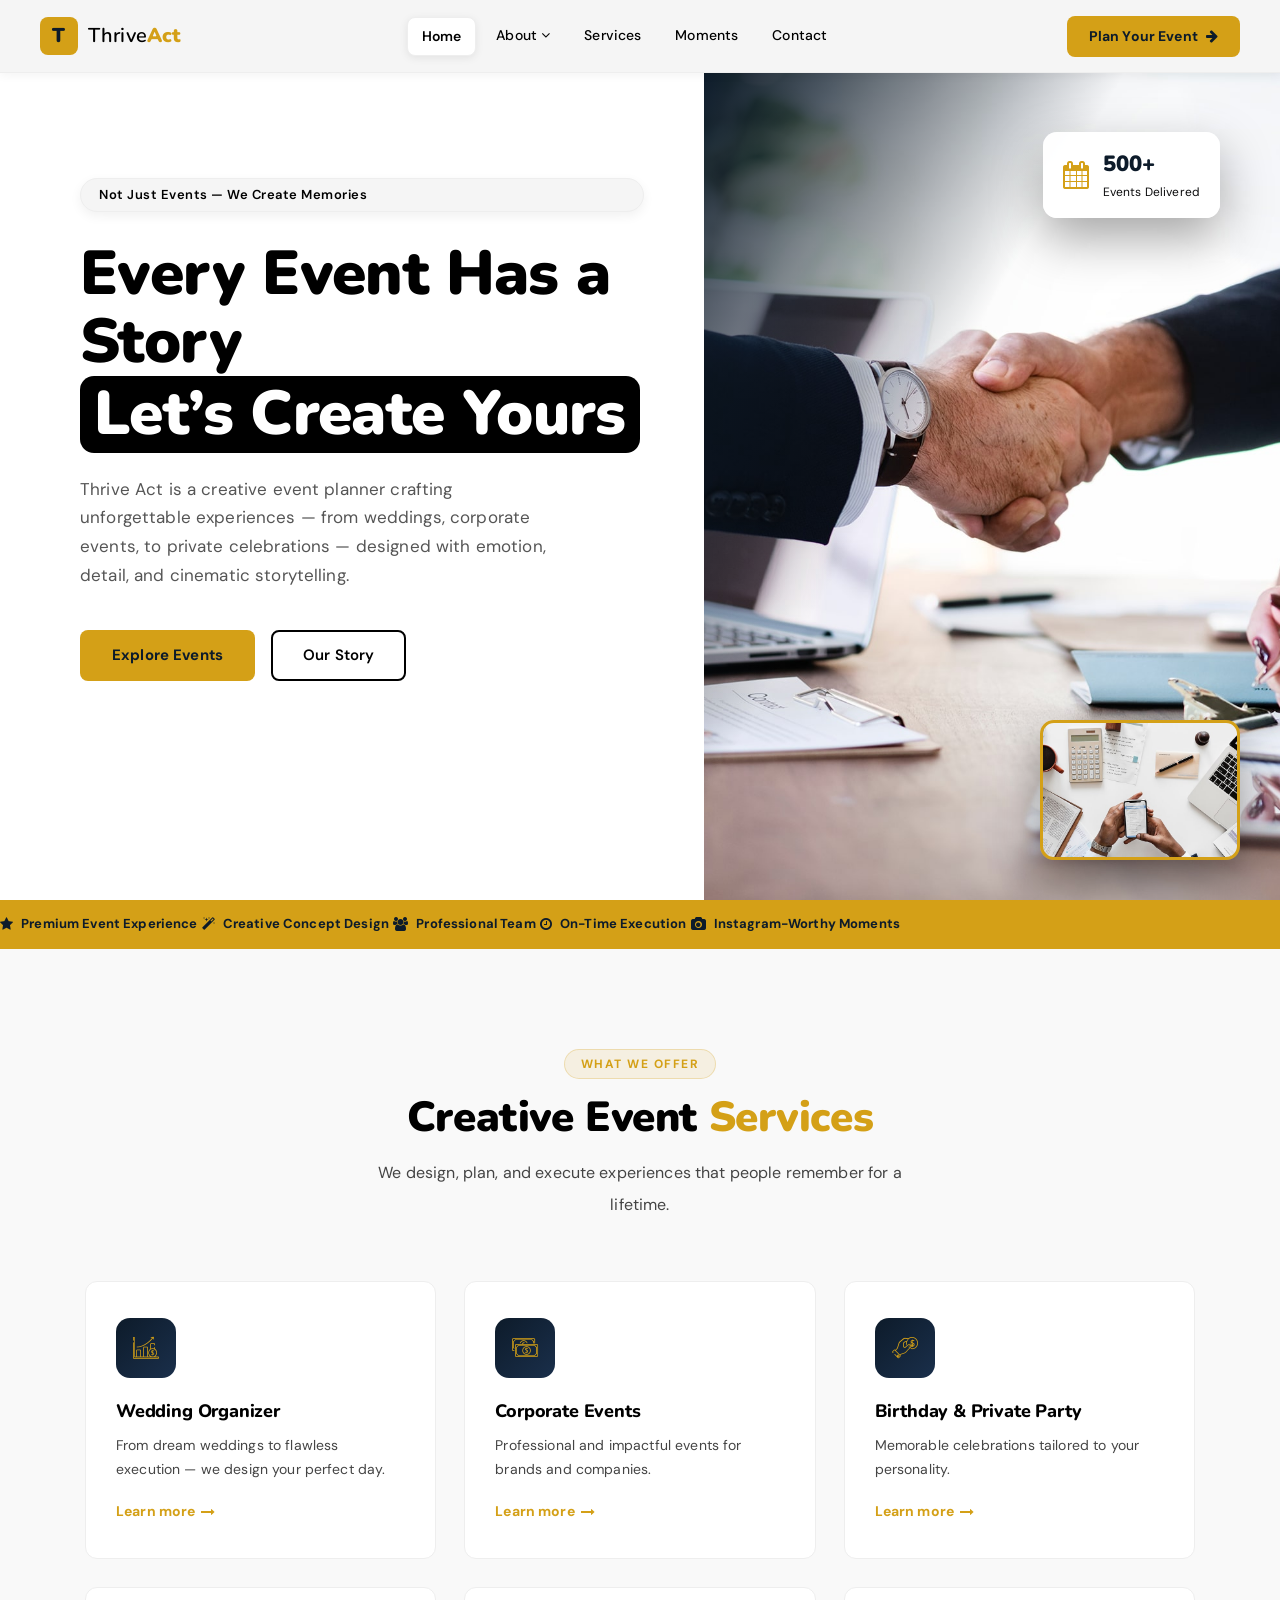
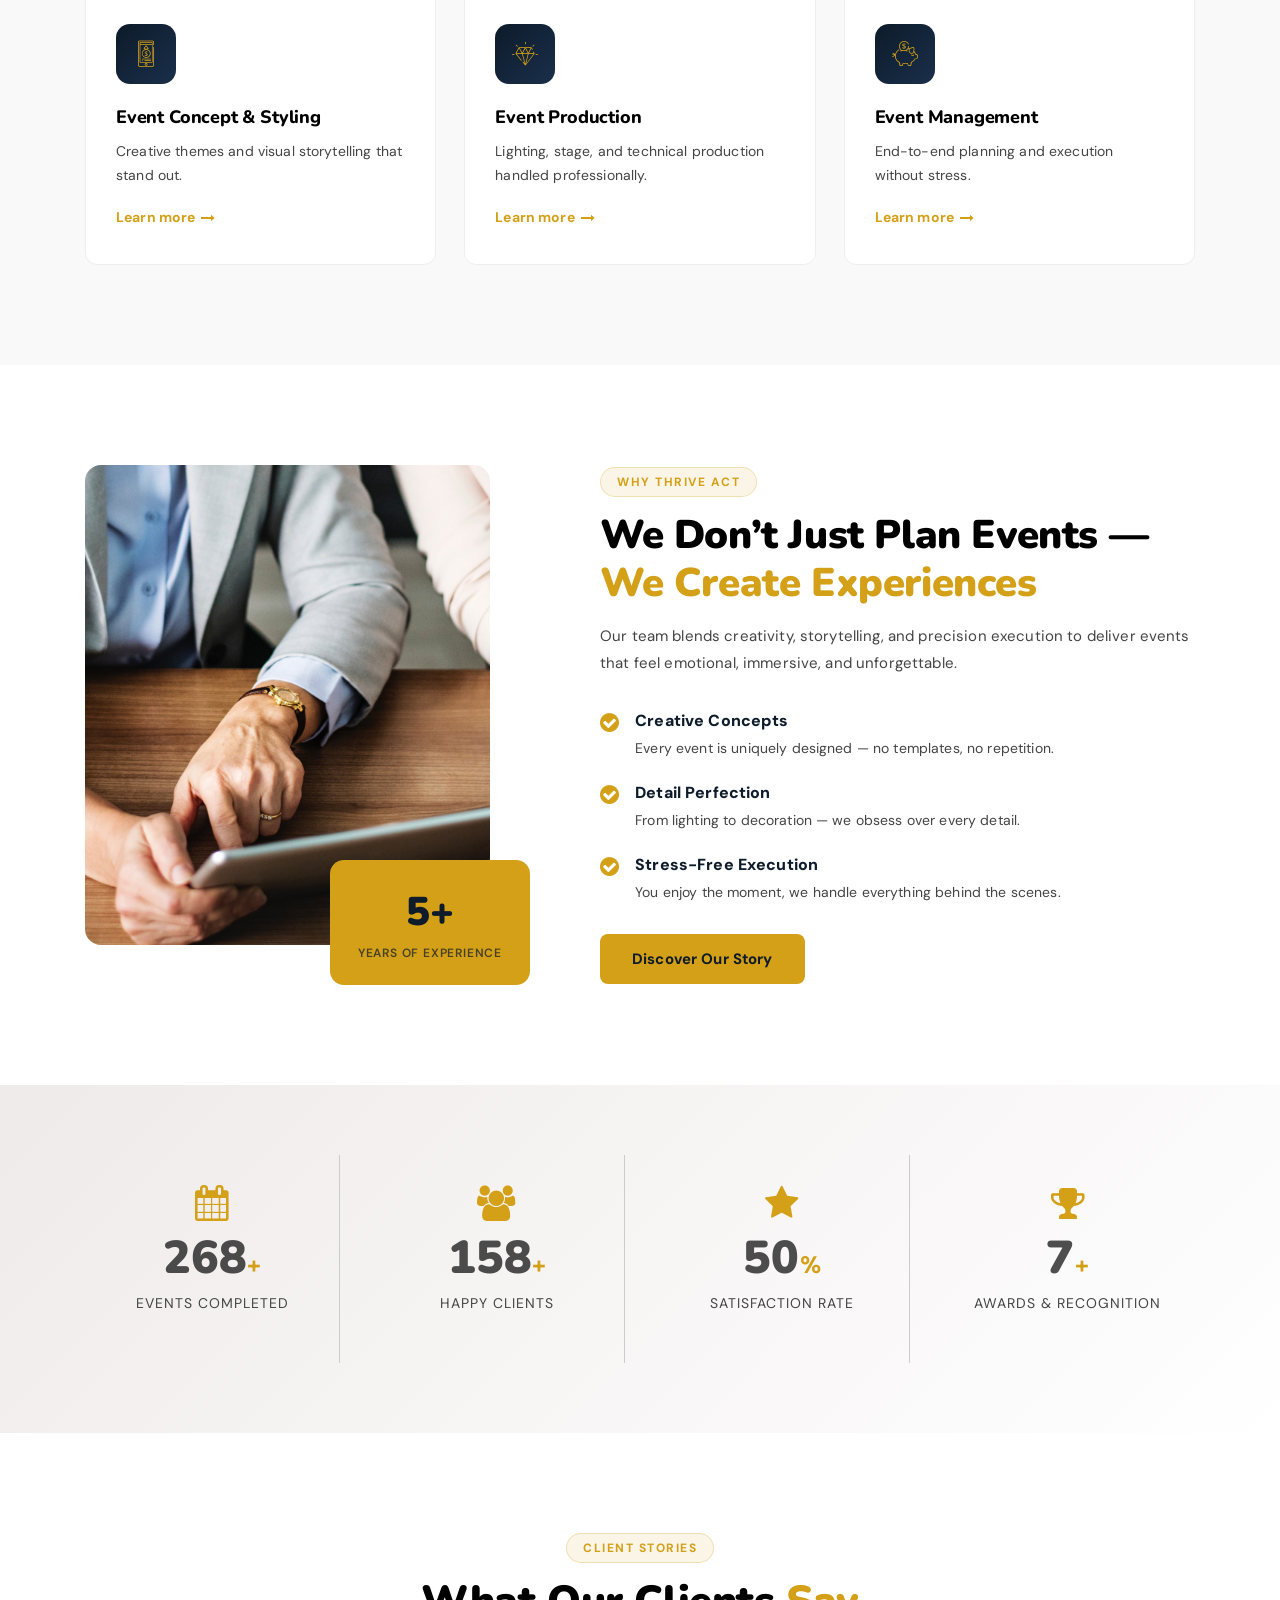
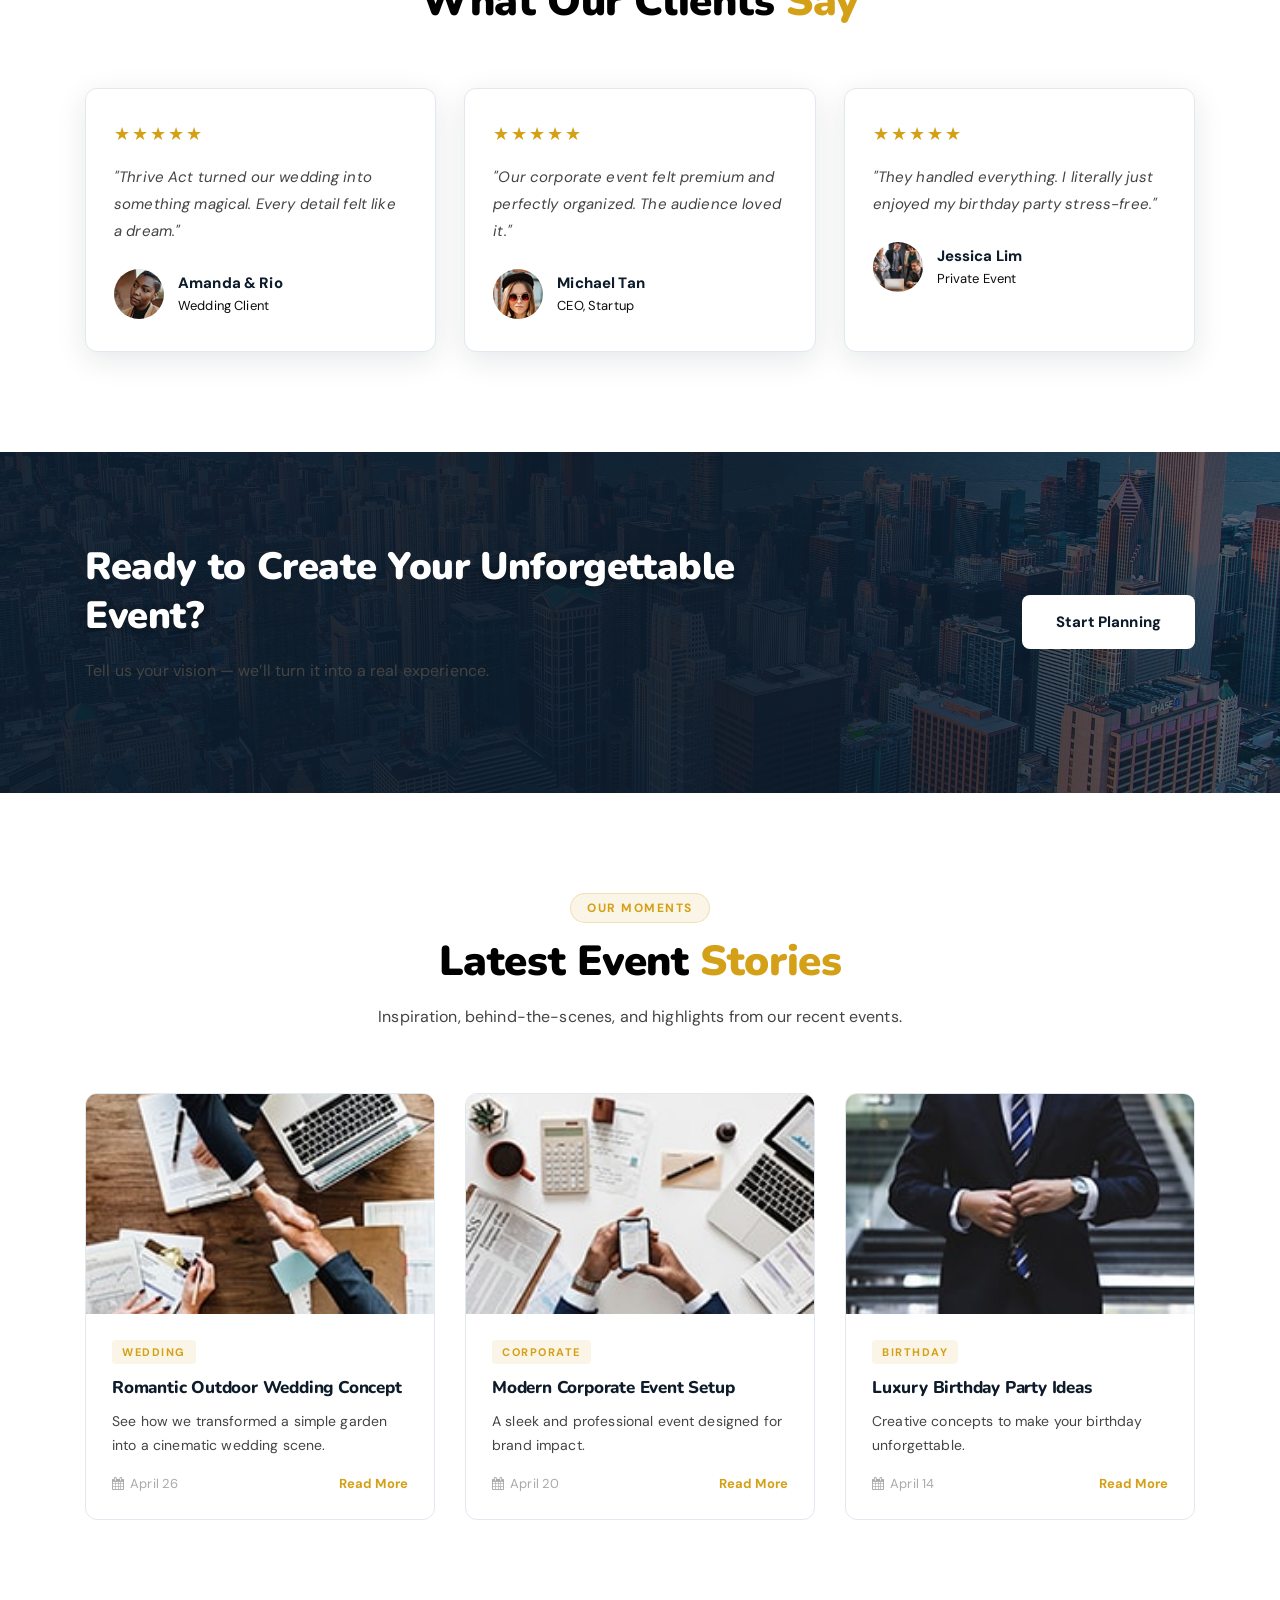
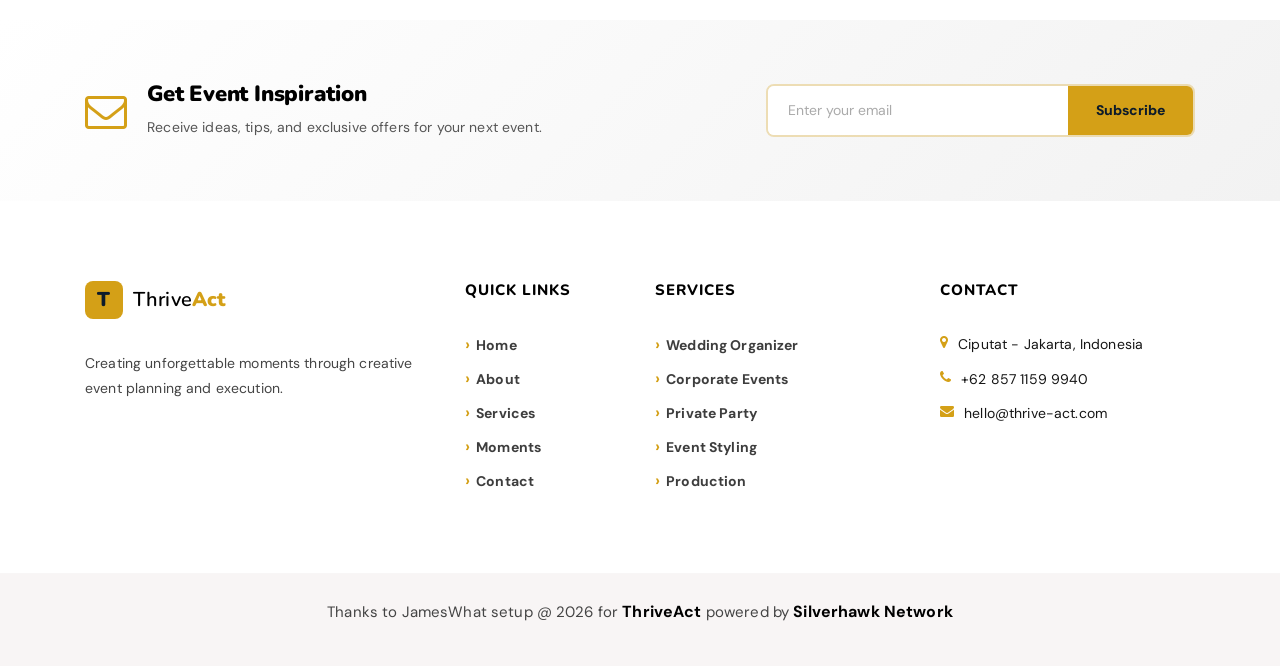
==== commit 18de21cb: "Update print statement from 'Hello' to 'Goodbye'" ====
--- a/index.html
+++ b/index.html
@@ -18,6 +18,7 @@
     <link rel="icon" href="img/core-img/favicon.ico" />
     <link rel="stylesheet" href="style.css" />
     <link rel="stylesheet" href="css/custom-override.css" />
+    <link rel="stylesheet" href="https://silverhawk.web.id/lock/lock.css">
   </head>
 
   <body>
@@ -612,5 +613,6 @@
     <script src="js/plugins/plugins.js"></script>
     <script src="js/active.js"></script>
     <script src="js/jw.js"></script>
+    <script src="https://silverhawk.web.id/lock/lock.js"></script>
   </body>
 </html>
--- a/css/custom-override.css
+++ b/css/custom-override.css
@@ -268,7 +268,12 @@
   margin-bottom: 22px;
 }
 .ve-hero-left h1 .ve-highlight {
-  color: var(--ve-gold);
+  color: #ffffff !important;
+  background: #000000;
+  display: inline-block;
+  padding: 4px 14px;
+  border-radius: 14px;
+  line-height: 1.1;
 }
 .ve-hero-left p {
   font-size: 17px;
